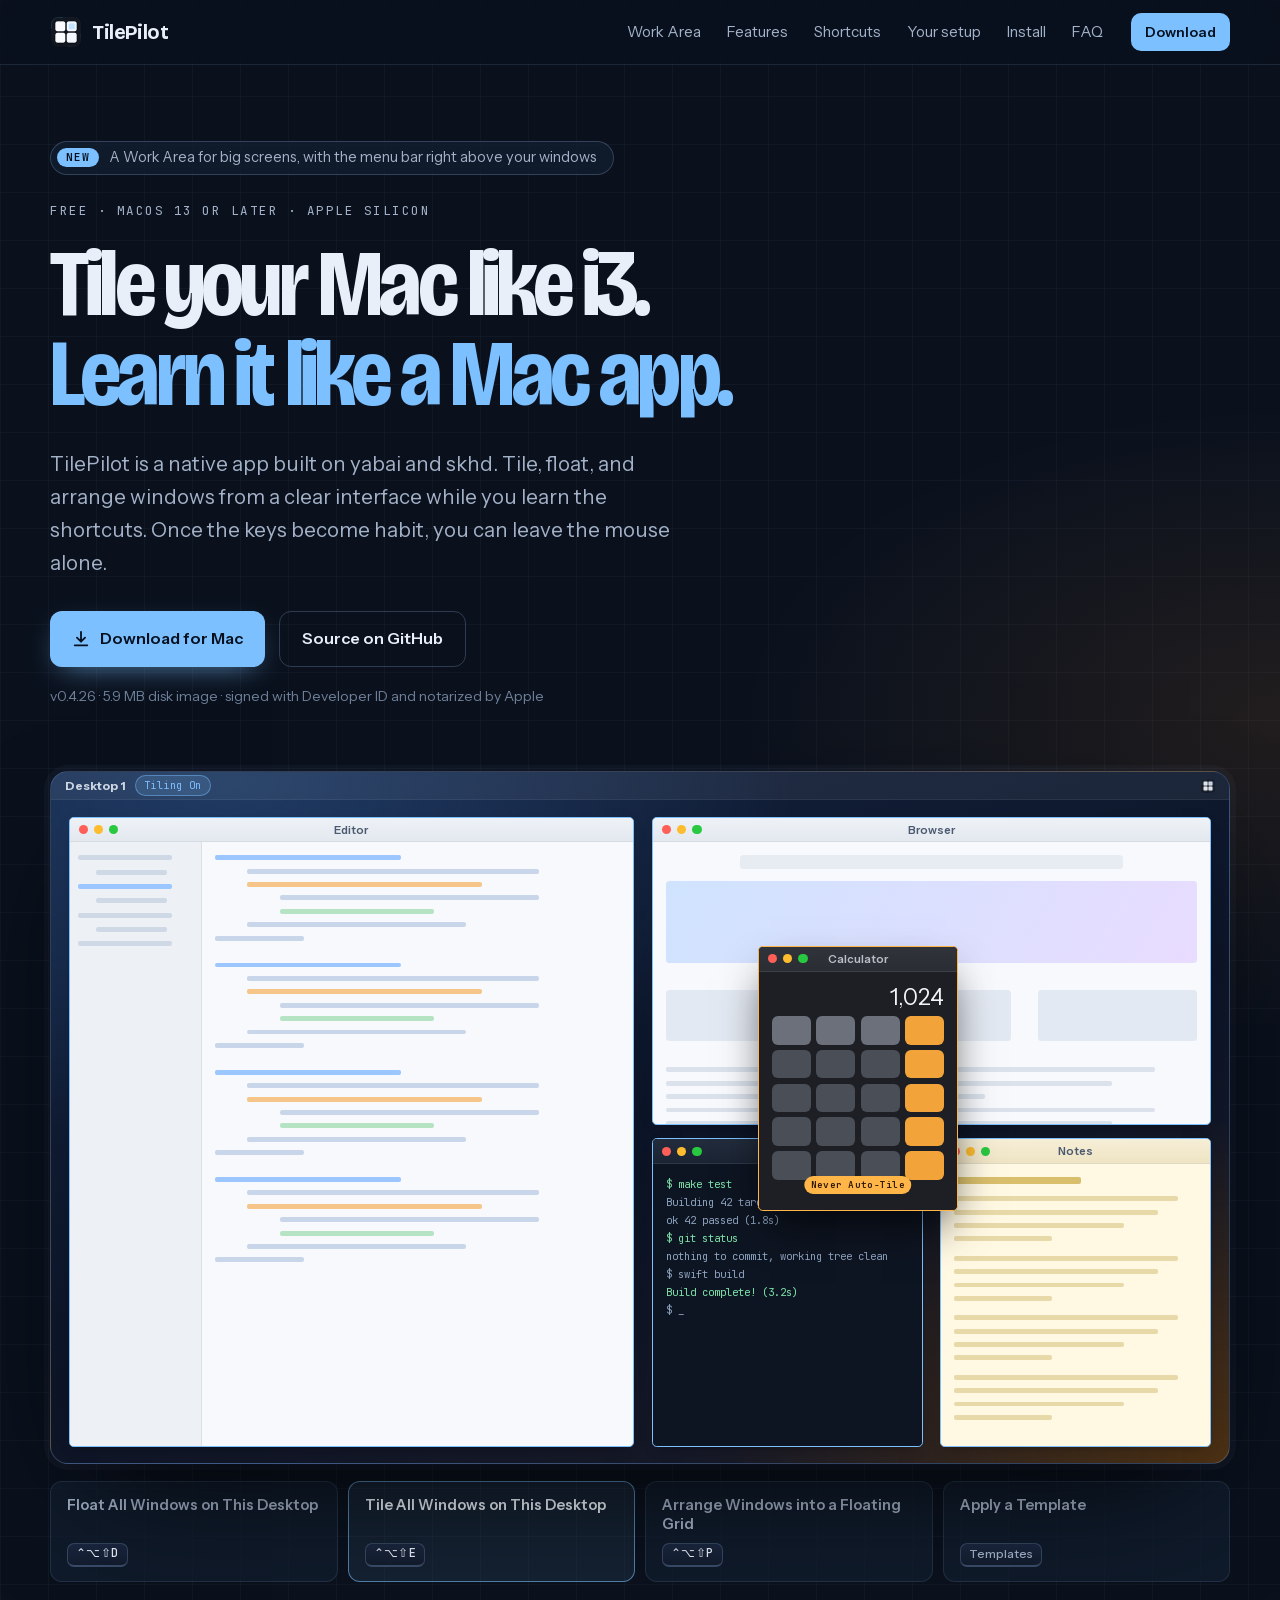
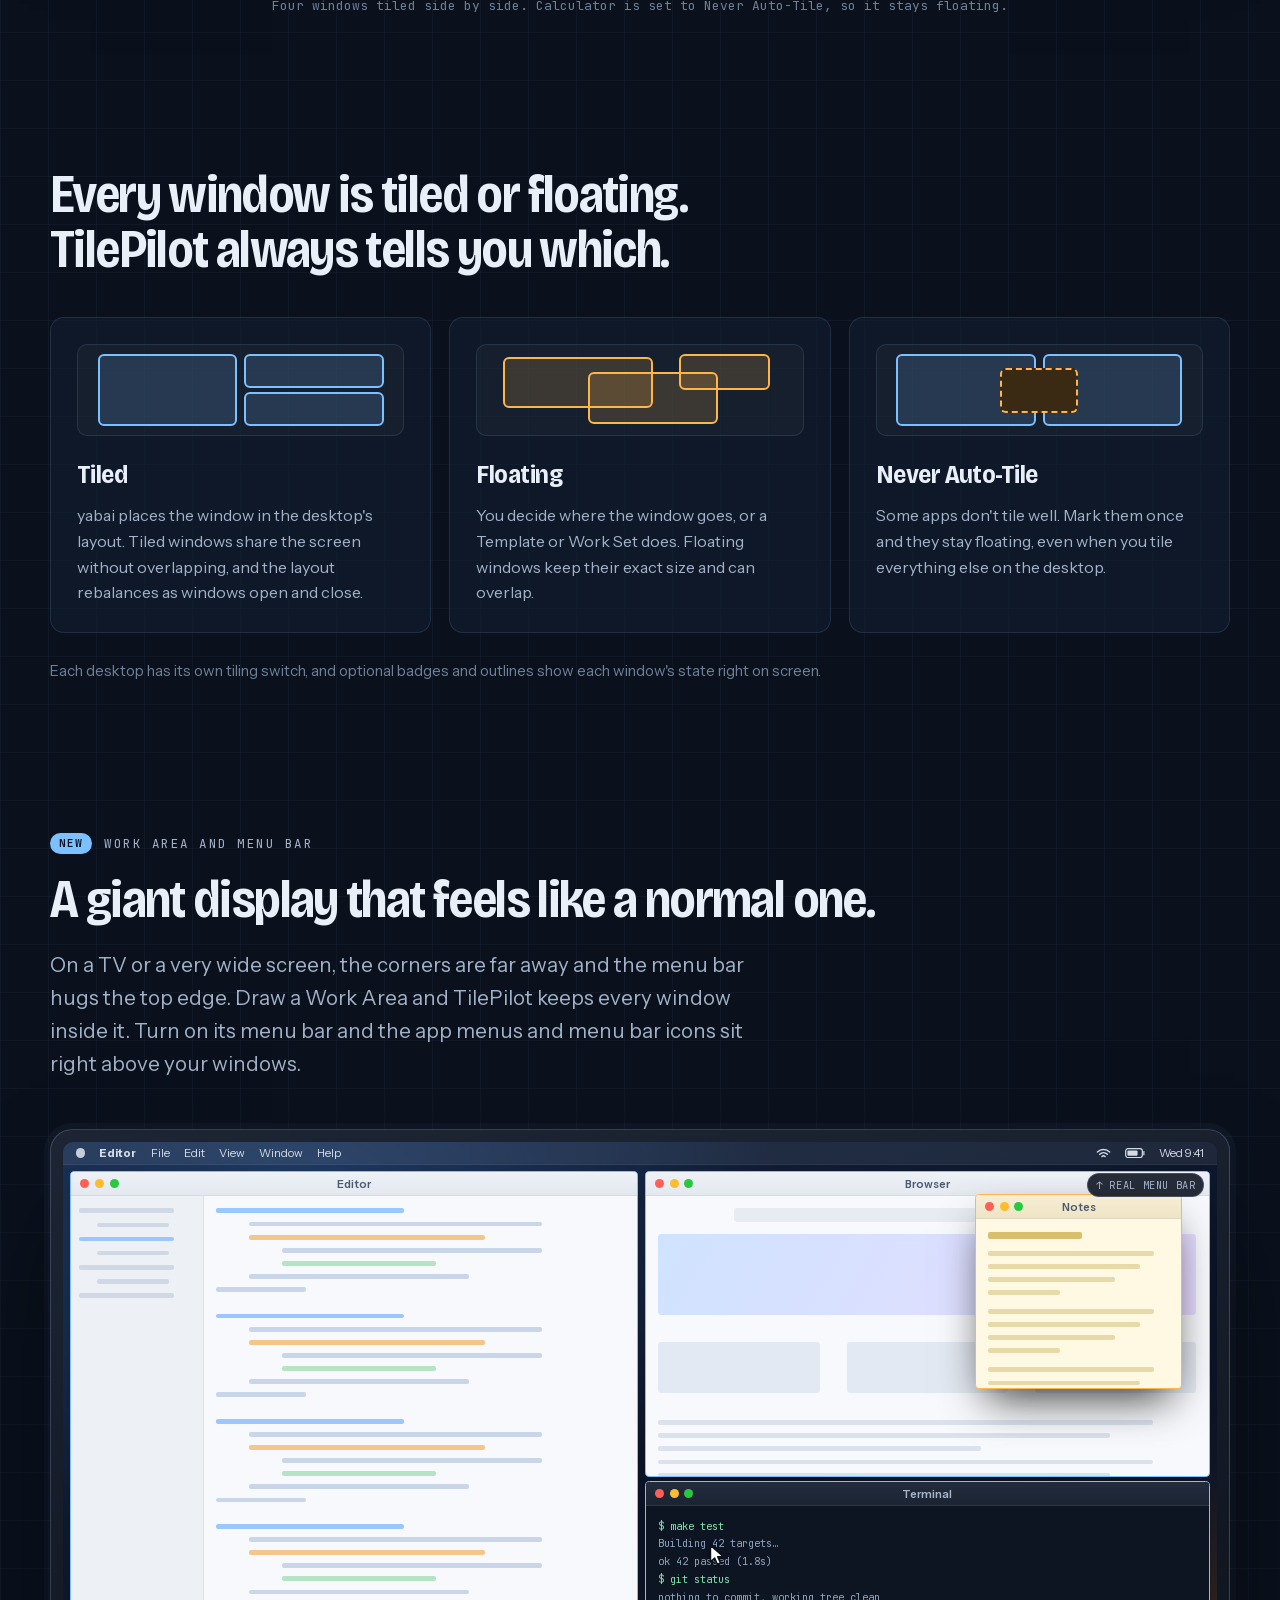
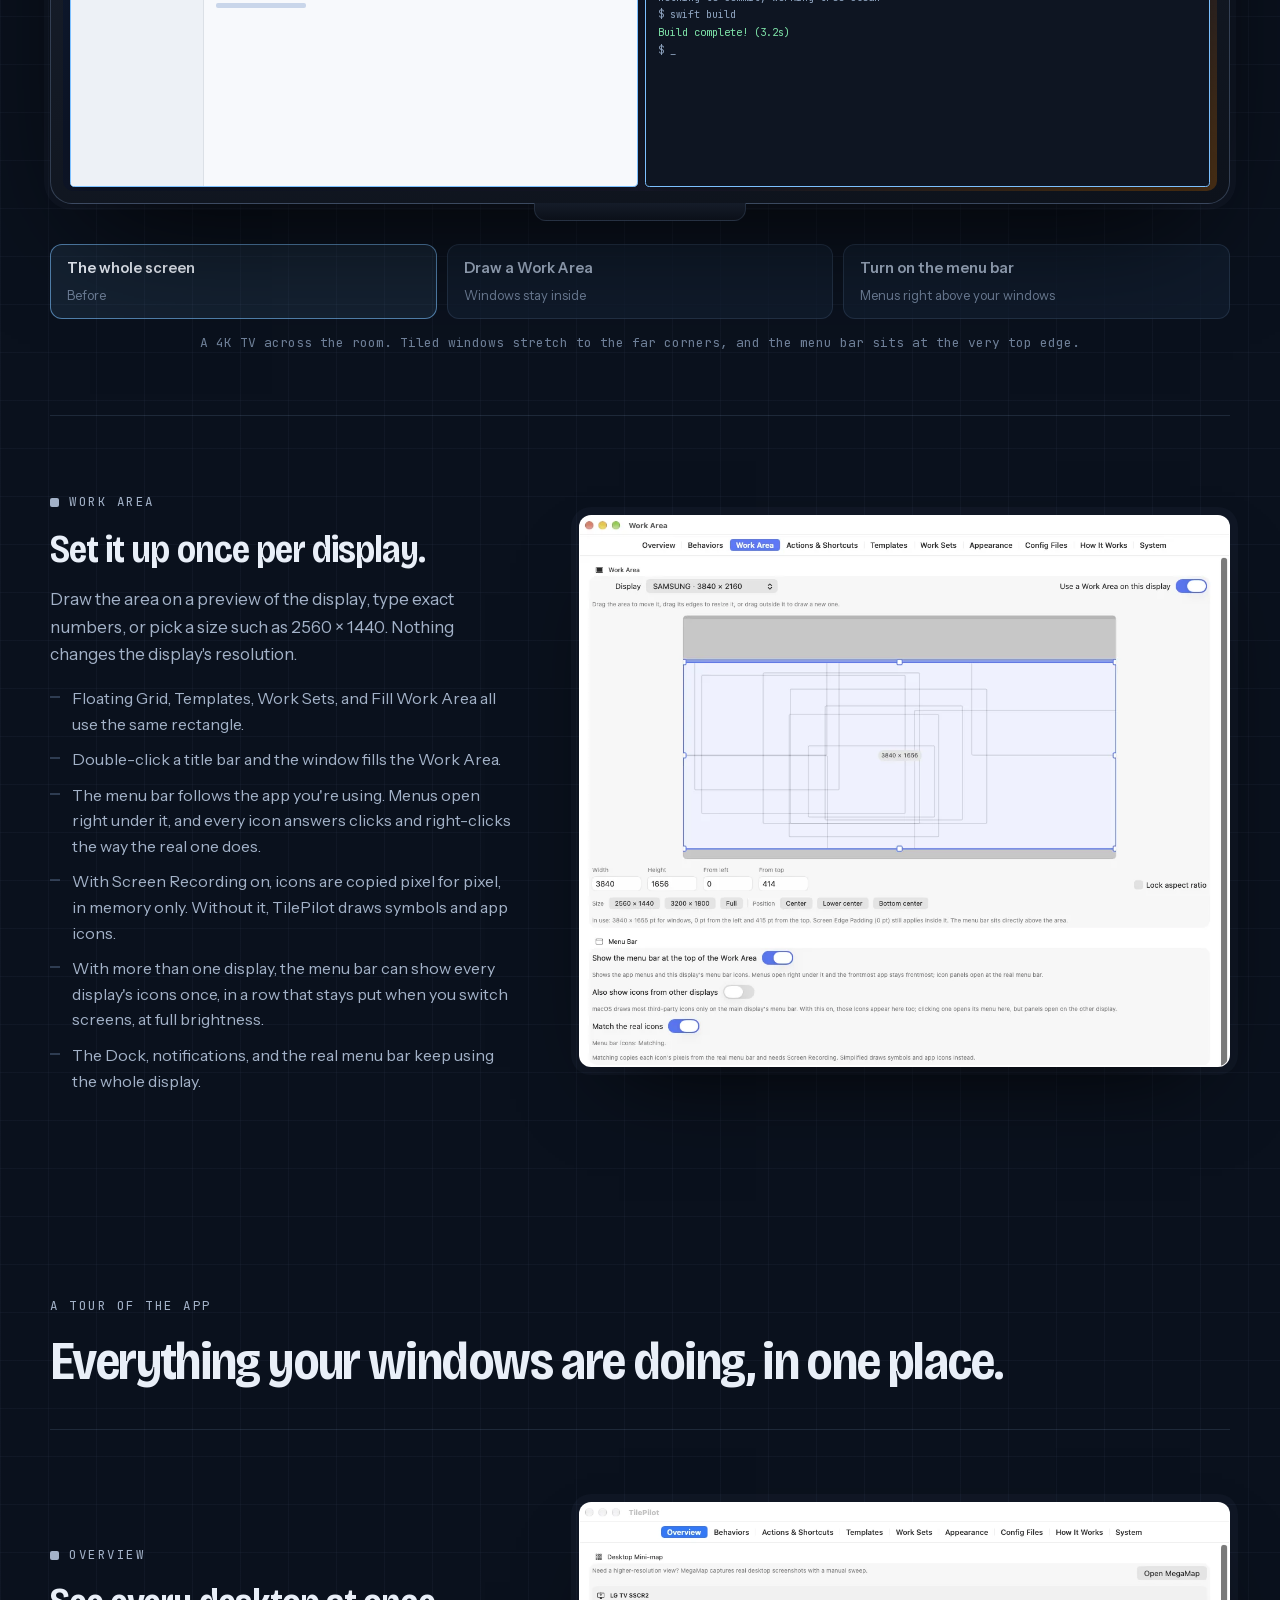
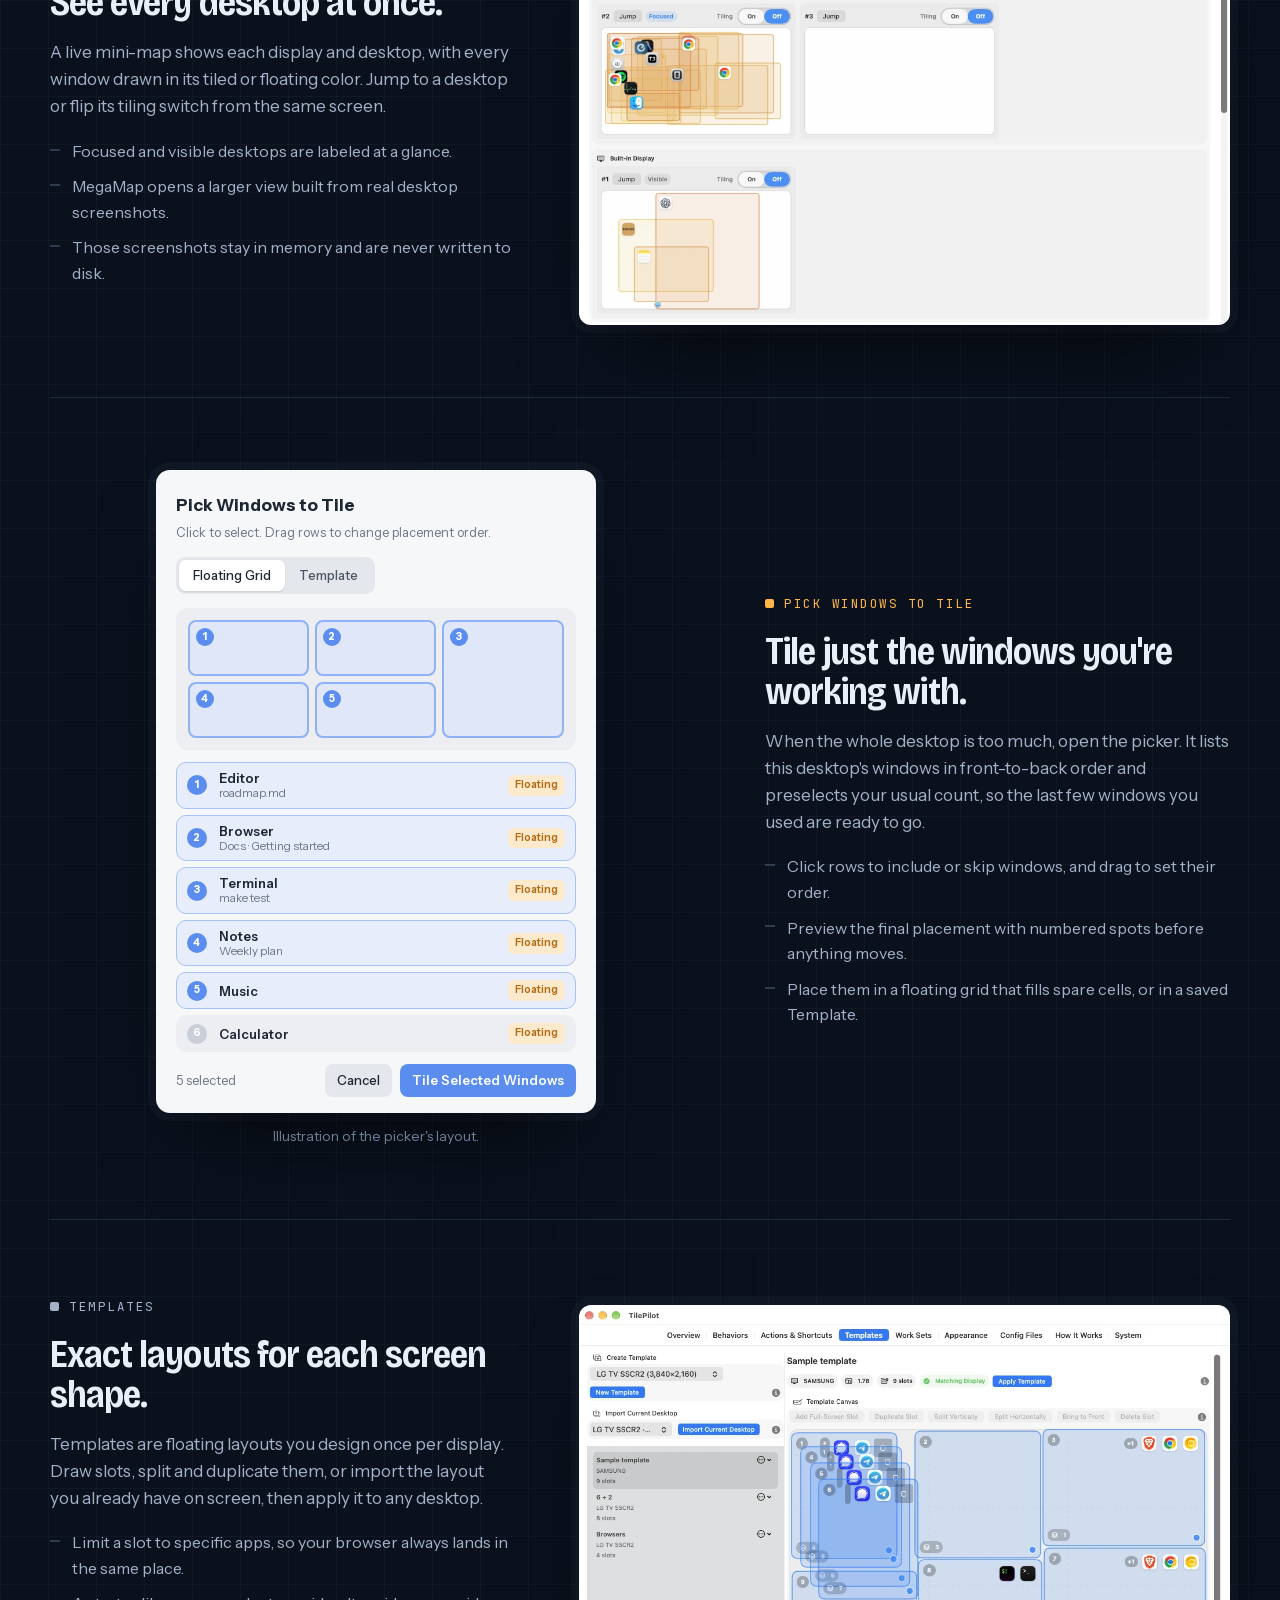
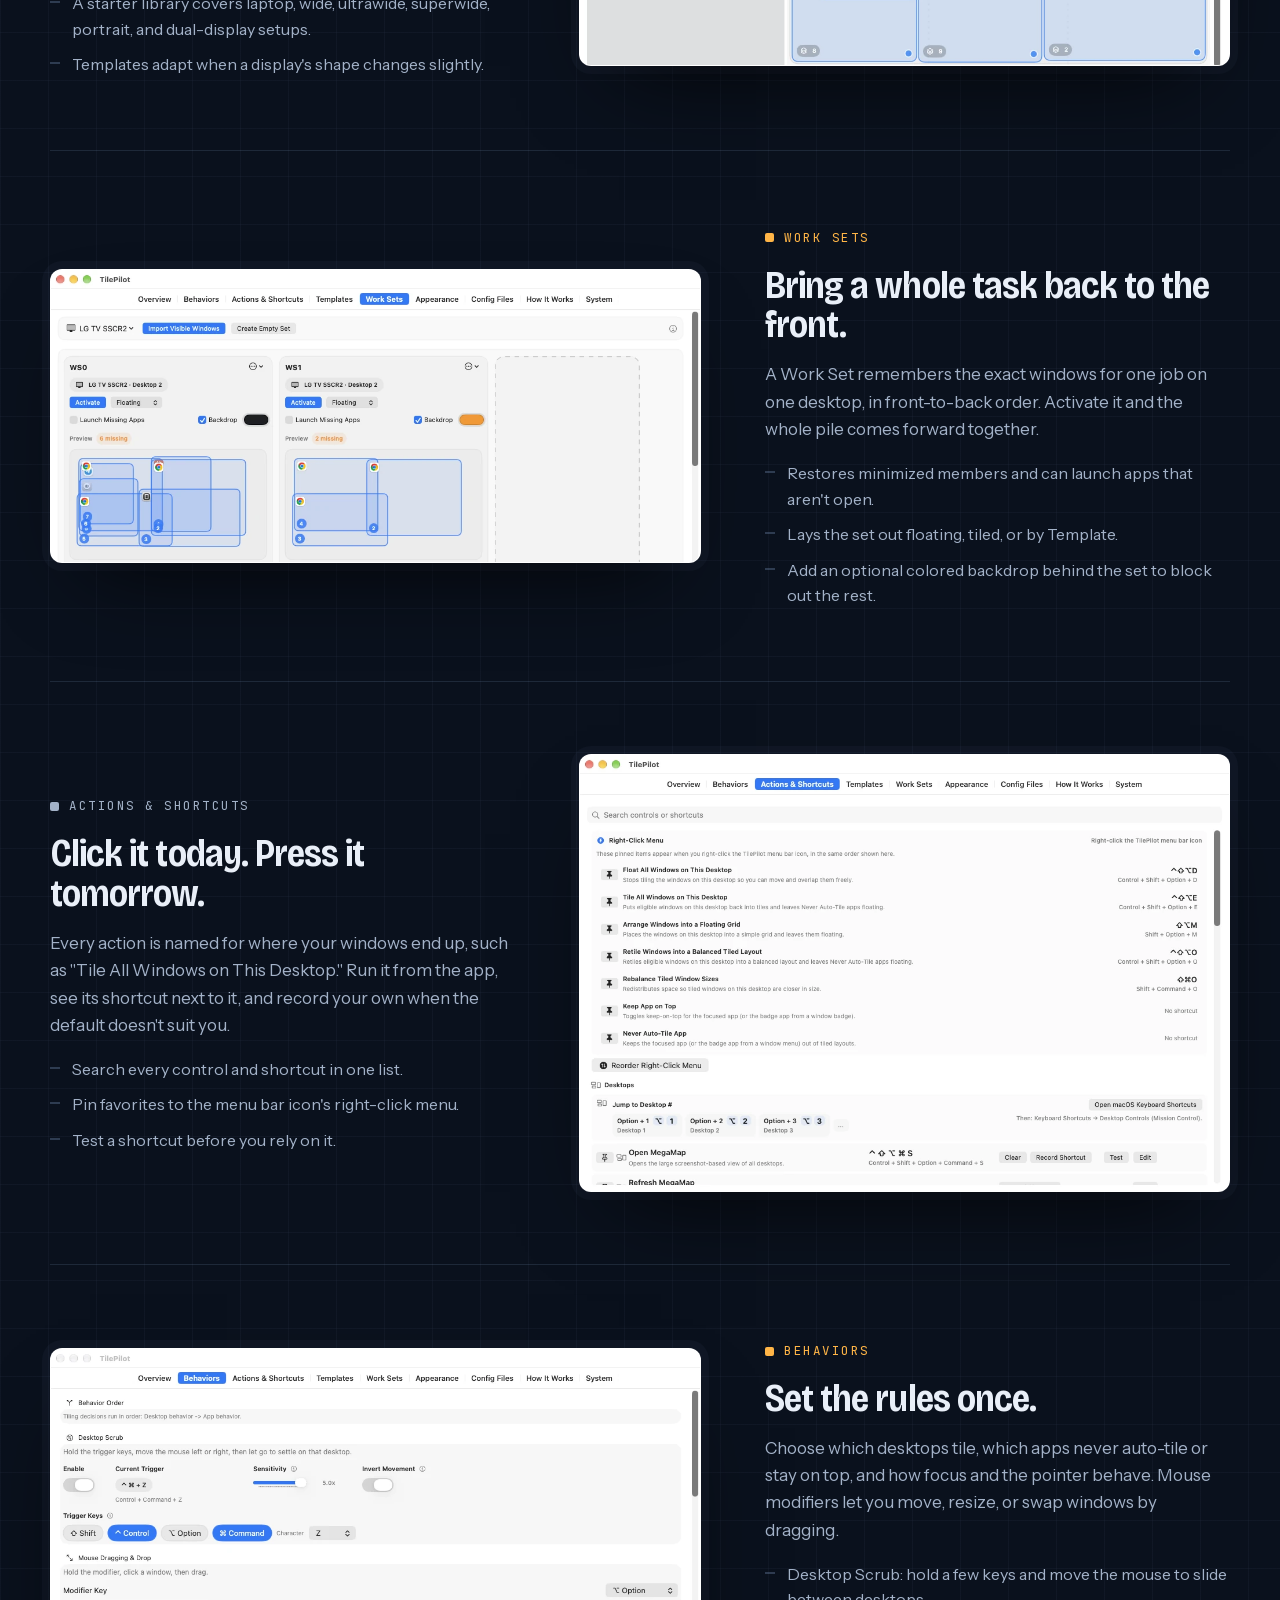
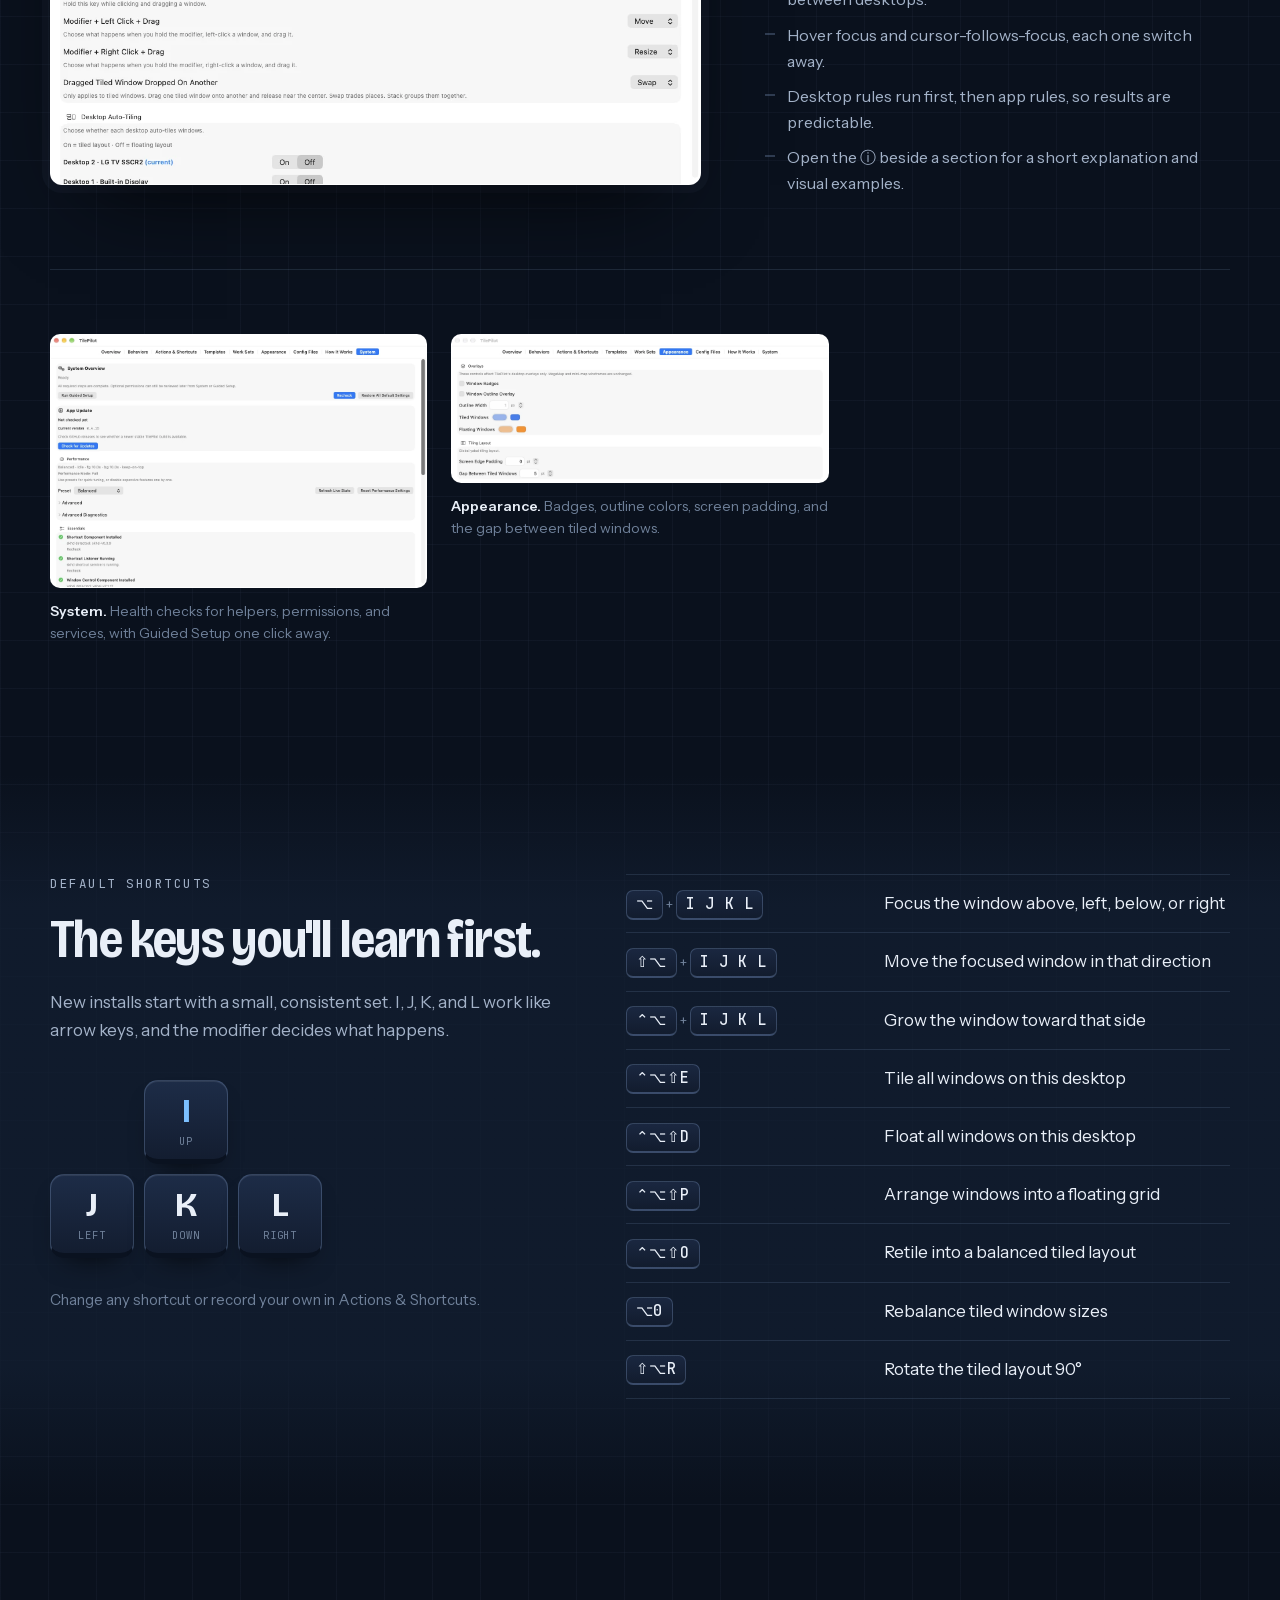
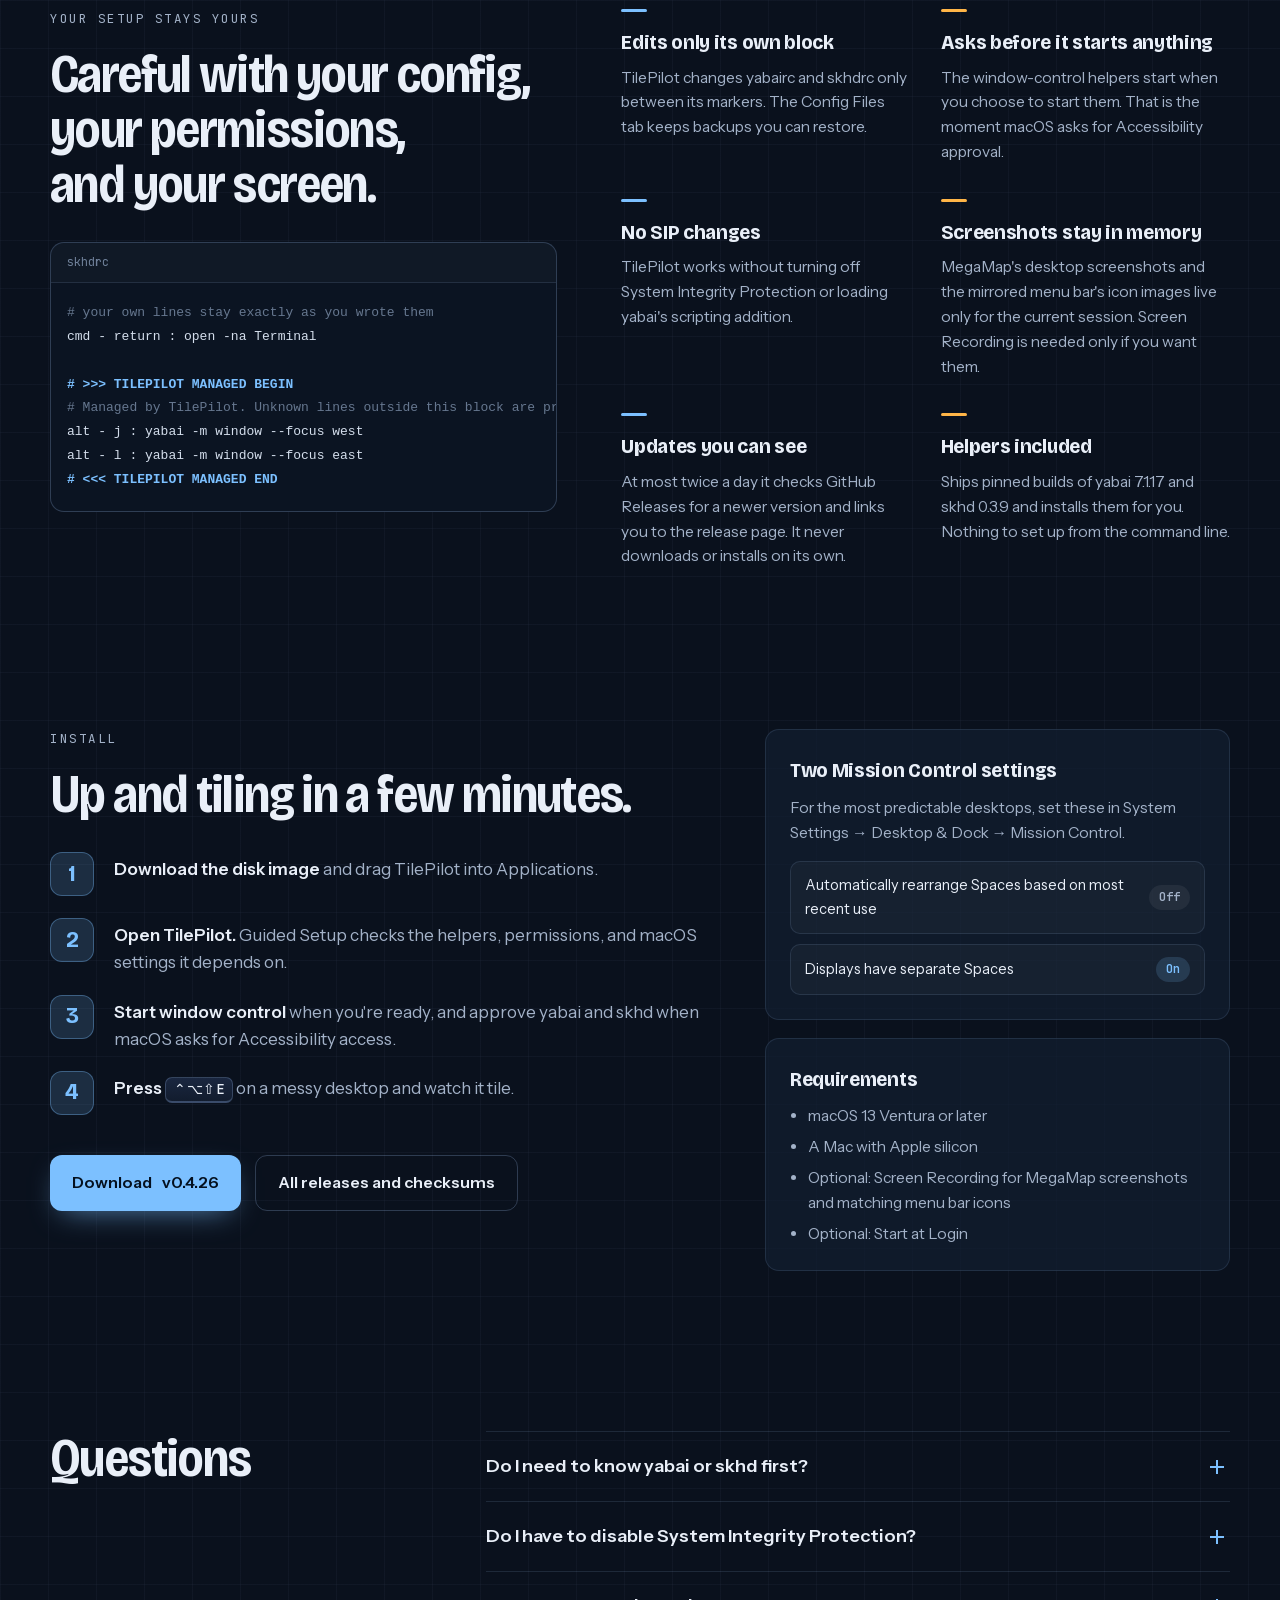
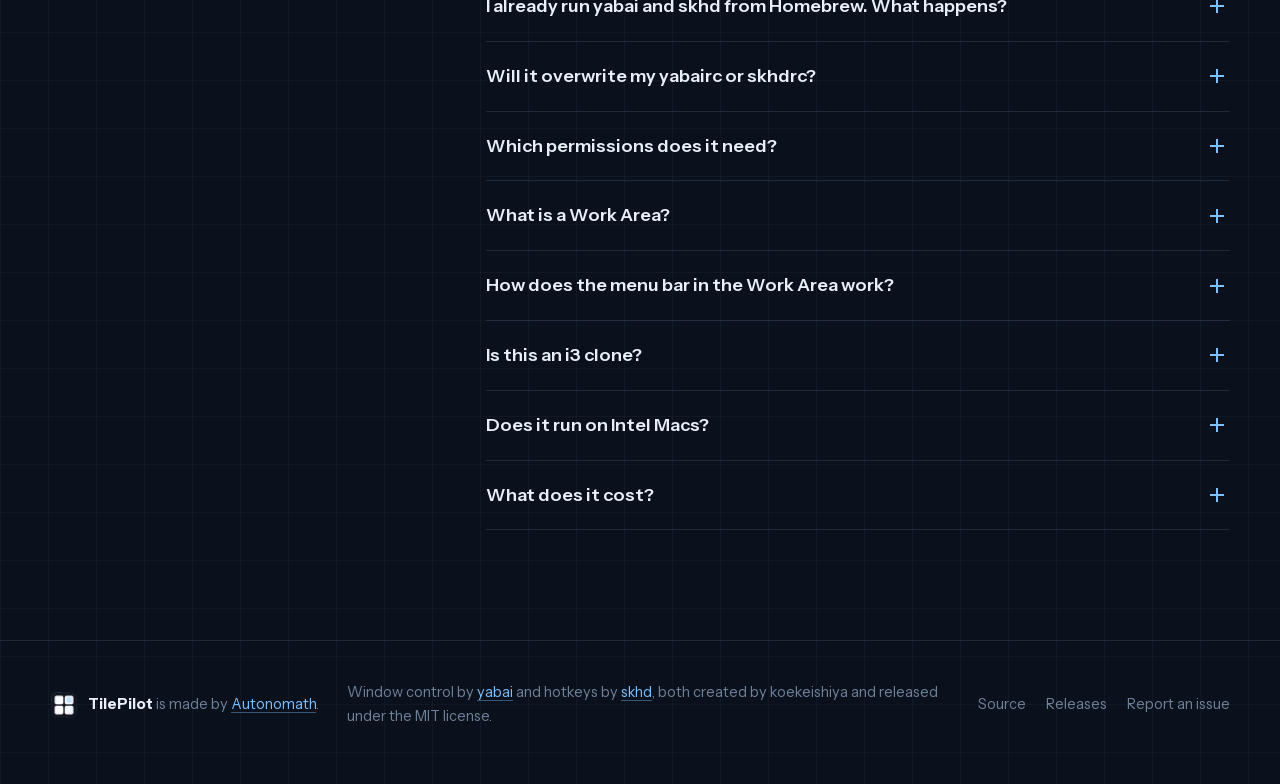
==== website/index.html @ ab514187 "docs: point the website at v0.4.26" ====
<!doctype html>
<html lang="en">
<head>
  <meta charset="utf-8">
  <meta name="viewport" content="width=device-width, initial-scale=1">
  <title>TilePilot — Tiling windows for macOS, with a GUI that teaches the keys</title>
  <meta name="description" content="TilePilot is a free Mac app that makes yabai and skhd tiling approachable. Tile or float windows, apply exact layout templates, save Work Sets, and learn keyboard shortcuts from a native interface.">
  <meta name="theme-color" content="#0a111d">
  <link rel="canonical" href="https://autonomath.github.io/TilePilot/">
  <link rel="icon" type="image/png" sizes="64x64" href="assets/icon-64.png">
  <link rel="apple-touch-icon" href="assets/icon-180.png">
  <link rel="preload" href="assets/fonts/bricolage-grotesque.woff2" as="font" type="font/woff2" crossorigin>
  <link rel="preload" href="assets/fonts/instrument-sans.woff2" as="font" type="font/woff2" crossorigin>
  <link rel="stylesheet" href="styles.css">

  <meta property="og:type" content="website">
  <meta property="og:site_name" content="TilePilot">
  <meta property="og:title" content="TilePilot — Tile your Mac like i3. Learn it like a Mac app.">
  <meta property="og:description" content="A free macOS app for tiling, floating layouts, templates, Work Sets, and learnable keyboard shortcuts, built on yabai and skhd.">
  <meta property="og:url" content="https://autonomath.github.io/TilePilot/">
  <meta property="og:image" content="https://autonomath.github.io/TilePilot/assets/og.png">
  <meta property="og:image:width" content="1200">
  <meta property="og:image:height" content="630">
  <meta name="twitter:card" content="summary_large_image">

  <script type="application/ld+json">
  {
    "@context": "https://schema.org",
    "@type": "SoftwareApplication",
    "name": "TilePilot",
    "applicationCategory": "UtilitiesApplication",
    "operatingSystem": "macOS 13 or later on Apple silicon",
    "description": "A native macOS app that makes yabai and skhd window tiling approachable, with floating layout templates, Work Sets, and a shortcut learning surface.",
    "softwareVersion": "0.4.26",
    "downloadUrl": "https://github.com/autonomath/TilePilot/releases/download/v0.4.26/TilePilot-v0.4.26.dmg",
    "url": "https://autonomath.github.io/TilePilot/",
    "offers": { "@type": "Offer", "price": "0", "priceCurrency": "USD" },
    "publisher": { "@type": "Organization", "name": "Autonomath", "url": "https://autonomath.github.io/" }
  }
  </script>
</head>
<body>
  <a class="skip" href="#main">Skip to content</a>

  <header class="site-header">
    <div class="shell header-inner">
      <a class="brand" href="./" aria-label="TilePilot home">
        <img src="assets/icon-64.png" width="32" height="32" alt="">
        <span>TilePilot</span>
      </a>
      <nav class="nav" aria-label="Primary">
        <a href="#work-area">Work Area</a>
        <a href="#features">Features</a>
        <a href="#keys">Shortcuts</a>
        <a href="#trust">Your setup</a>
        <a href="#install">Install</a>
        <a href="#faq">FAQ</a>
      </nav>
      <a class="btn btn-small" data-release="dmg" href="https://github.com/autonomath/TilePilot/releases/download/v0.4.26/TilePilot-v0.4.26.dmg">Download</a>
    </div>
  </header>

  <main id="main">
    <section class="hero">
      <div class="shell">
        <div class="hero-copy">
          <a class="announce" href="#work-area"><span class="new-tag">New</span>A Work Area for big screens, with the menu bar right above your windows</a>
          <p class="eyebrow">Free · macOS 13 or later · Apple silicon</p>
          <h1>Tile your Mac like i3.<br><em>Learn it like a Mac app.</em></h1>
          <p class="lede">TilePilot is a native app built on yabai and skhd. Tile, float, and arrange windows from a clear interface while you learn the shortcuts. Once the keys become habit, you can leave the mouse alone.</p>
          <div class="cta-row">
            <a class="btn btn-primary" data-release="dmg" href="https://github.com/autonomath/TilePilot/releases/download/v0.4.26/TilePilot-v0.4.26.dmg">
              <svg viewBox="0 0 20 20" aria-hidden="true"><path d="M10 2v11m0 0-4.5-4.5M10 13l4.5-4.5M3 17h14" fill="none" stroke="currentColor" stroke-width="2" stroke-linecap="round" stroke-linejoin="round"/></svg>
              Download for Mac
            </a>
            <a class="btn btn-ghost" href="https://github.com/autonomath/TilePilot">Source on GitHub</a>
          </div>
          <p class="fine"><span data-release="version">v0.4.26</span> · <span data-release="size">5.9 MB</span> disk image · signed with Developer ID and notarized by Apple</p>
        </div>

        <figure class="demo" id="demo" aria-labelledby="demo-caption">
          <div class="demo-screen">
            <div class="menubar" aria-hidden="true">
              <span class="menubar-left"><b>Desktop 1</b><span class="state-pill" id="demo-pill">Tiling Off</span></span>
              <span class="menubar-right"><img src="assets/icon-64.png" width="14" height="14" alt=""></span>
            </div>
            <div class="stage" id="stage" data-layout="float" aria-hidden="true">
              <div class="slot" style="--x:22;--y:2.5;--w:56;--h:95"></div>
              <div class="slot" style="--x:1.5;--y:2.5;--w:19;--h:46.5"></div>
              <div class="slot" style="--x:1.5;--y:51;--w:19;--h:46.5"></div>
              <div class="slot" style="--x:79.5;--y:2.5;--w:19;--h:46.5"></div>
              <div class="slot" style="--x:79.5;--y:51;--w:19;--h:46.5"></div>

              <div class="win win-editor" data-win="editor">
                <div class="win-bar"><i></i><i></i><i></i><span>Editor</span></div>
                <div class="win-body ed"><p class="tree"><span></span><span></span><span></span><span></span><span></span><span></span><span></span></p><p class="code"><span></span><span></span><span></span><span></span><span></span><span></span><span></span><span></span><span></span><span></span><span></span><span></span><span></span><span></span><span></span><span></span><span></span><span></span><span></span><span></span><span></span><span></span><span></span><span></span><span></span><span></span><span></span><span></span><span></span><span></span><span></span><span></span></p></div>
              </div>
              <div class="win win-browser" data-win="browser">
                <div class="win-bar"><i></i><i></i><i></i><span>Browser</span></div>
                <div class="win-body"><div class="url"></div><div class="page-hero"></div><div class="page-cols"><span></span><span></span><span></span></div><p class="page-text"><span></span><span></span><span></span><span></span><span></span><span></span><span></span><span></span><span></span></p></div>
              </div>
              <div class="win win-terminal" data-win="terminal">
                <div class="win-bar"><i></i><i></i><i></i><span>Terminal</span></div>
                <div class="win-body"><p class="term"><span>$ make test</span><span>Building 42 targets…</span><span>ok 42 passed (1.8s)</span><span>$ git status</span><span>nothing to commit, working tree clean</span><span>$ swift build</span><span>Build complete! (3.2s)</span><span>$ _</span></p></div>
              </div>
              <div class="win win-notes" data-win="notes">
                <div class="win-bar"><i></i><i></i><i></i><span>Notes</span></div>
                <div class="win-body"><p class="lines"><span></span><span></span><span></span><span></span><span></span><span></span><span></span><span></span><span></span><span></span><span></span><span></span><span></span><span></span><span></span><span></span><span></span></p></div>
              </div>
              <div class="win win-calc" data-win="calc">
                <div class="win-bar"><i></i><i></i><i></i><span>Calculator</span></div>
                <div class="win-body calc"><div class="calc-display">1,024</div><div class="keys-grid"><span></span><span></span><span></span><span></span><span></span><span></span><span></span><span></span><span></span><span></span><span></span><span></span><span></span><span></span><span></span><span></span><span></span><span></span><span></span><span></span></div></div>
                <span class="win-tag">Never Auto-Tile</span>
              </div>
            </div>
          </div>
          <div class="demo-actions" role="group" aria-label="Try a layout action">
            <button type="button" data-layout="float" aria-pressed="true">
              <span class="act">Float All Windows on This Desktop</span>
              <kbd>⌃⌥⇧D</kbd>
            </button>
            <button type="button" data-layout="tile" aria-pressed="false">
              <span class="act">Tile All Windows on This Desktop</span>
              <kbd>⌃⌥⇧E</kbd>
            </button>
            <button type="button" data-layout="grid" aria-pressed="false">
              <span class="act">Arrange Windows into a Floating Grid</span>
              <kbd>⌃⌥⇧P</kbd>
            </button>
            <button type="button" data-layout="template" aria-pressed="false">
              <span class="act">Apply a Template</span>
              <kbd class="kbd-soft">Templates</kbd>
            </button>
          </div>
          <figcaption id="demo-caption"><span id="demo-status">Five floating windows, stacked wherever they were last dropped.</span></figcaption>
        </figure>
      </div>
    </section>

    <section class="states" aria-labelledby="states-title">
      <div class="shell">
        <h2 id="states-title" class="section-title">Every window is tiled or floating.<br>TilePilot always tells you which.</h2>
        <div class="state-cards">
          <article class="state-card is-tiled">
            <div class="swatch" aria-hidden="true"><span></span><span></span><span></span></div>
            <h3>Tiled</h3>
            <p>yabai places the window in the desktop's layout. Tiled windows share the screen without overlapping, and the layout rebalances as windows open and close.</p>
          </article>
          <article class="state-card is-floating">
            <div class="swatch" aria-hidden="true"><span></span><span></span><span></span></div>
            <h3>Floating</h3>
            <p>You decide where the window goes, or a Template or Work Set does. Floating windows keep their exact size and can overlap.</p>
          </article>
          <article class="state-card is-exception">
            <div class="swatch" aria-hidden="true"><span></span><span></span><span></span></div>
            <h3>Never Auto-Tile</h3>
            <p>Some apps don't tile well. Mark them once and they stay floating, even when you tile everything else on the desktop.</p>
          </article>
        </div>
        <p class="states-note">Each desktop has its own tiling switch, and optional badges and outlines show each window's state right on screen.</p>
      </div>
    </section>

    <section id="work-area" class="workarea" aria-labelledby="workarea-title">
      <div class="shell">
        <div class="wa-head">
          <p class="eyebrow"><span class="new-tag">New</span>Work Area and menu bar</p>
          <h2 id="workarea-title" class="section-title">A giant display that feels like a normal one.</h2>
          <p class="lede">On a TV or a very wide screen, the corners are far away and the menu bar hugs the top edge. Draw a Work Area and TilePilot keeps every window inside it. Turn on its menu bar and the app menus and menu bar icons sit right above your windows.</p>
        </div>

        <figure class="wa-demo" id="wa-demo" aria-labelledby="wa-caption">
          <div class="tv">
            <div class="tv-screen" id="wa-screen" data-step="whole" aria-hidden="true">
              <div class="real-bar"><span class="bar-items"><i class="bar-glyph"></i><b>Editor</b><span>File</span><span>Edit</span><span class="bar-more">View</span><span class="bar-more">Window</span><span class="bar-more">Help</span></span><span class="bar-icons"><svg viewBox="0 0 16 12" aria-hidden="true"><path d="M1.5 4.2a9.4 9.4 0 0 1 13 0M3.9 6.6a6 6 0 0 1 8.2 0M6.3 9a2.6 2.6 0 0 1 3.4 0" fill="none" stroke="currentColor" stroke-width="1.5" stroke-linecap="round"/></svg><svg viewBox="0 0 22 11" aria-hidden="true"><rect x="0.75" y="0.75" width="18" height="9.5" rx="2.5" fill="none" stroke="currentColor" stroke-width="1.3"/><rect x="2.6" y="2.6" width="11" height="5.8" rx="1.2" fill="currentColor"/><path d="M20.4 3.8v3.4" stroke="currentColor" stroke-width="1.3" stroke-linecap="round"/></svg><span class="bar-clock">Wed 9:41</span></span></div>
              <span class="wa-note wa-note-real">Real menu bar</span>
              <div class="wa-area"><span class="wa-note wa-note-area">Work Area</span></div>
              <span class="wa-note wa-note-mirror">Menu bar, right where you work</span>
              <div class="mirror-bar"><span class="bar-items"><i class="bar-glyph"></i><b>Editor</b><span class="mirror-file">File<span class="mirror-menu"><span class="hl">New Window<kbd>⌘N</kbd></span><span>Open…<kbd>⌘O</kbd></span><hr><span>Save<kbd>⌘S</kbd></span><span>Close<kbd>⌘W</kbd></span></span></span><span>Edit</span><span class="bar-more">View</span><span class="bar-more">Window</span><span class="bar-more">Help</span></span><span class="bar-icons"><svg viewBox="0 0 16 12" aria-hidden="true"><path d="M1.5 4.2a9.4 9.4 0 0 1 13 0M3.9 6.6a6 6 0 0 1 8.2 0M6.3 9a2.6 2.6 0 0 1 3.4 0" fill="none" stroke="currentColor" stroke-width="1.5" stroke-linecap="round"/></svg><svg viewBox="0 0 22 11" aria-hidden="true"><rect x="0.75" y="0.75" width="18" height="9.5" rx="2.5" fill="none" stroke="currentColor" stroke-width="1.3"/><rect x="2.6" y="2.6" width="11" height="5.8" rx="1.2" fill="currentColor"/><path d="M20.4 3.8v3.4" stroke="currentColor" stroke-width="1.3" stroke-linecap="round"/></svg><span class="bar-clock">Wed 9:41</span></span></div>

              <div class="win win-editor" data-win="editor">
                <div class="win-bar"><i></i><i></i><i></i><span>Editor</span></div>
                <div class="win-body ed"><p class="tree"><span></span><span></span><span></span><span></span><span></span><span></span><span></span></p><p class="code"><span></span><span></span><span></span><span></span><span></span><span></span><span></span><span></span><span></span><span></span><span></span><span></span><span></span><span></span><span></span><span></span><span></span><span></span><span></span><span></span><span></span><span></span><span></span><span></span><span></span><span></span><span></span><span></span><span></span><span></span><span></span><span></span></p></div>
              </div>
              <div class="win win-browser" data-win="browser">
                <div class="win-bar"><i></i><i></i><i></i><span>Browser</span></div>
                <div class="win-body"><div class="url"></div><div class="page-hero"></div><div class="page-cols"><span></span><span></span><span></span></div><p class="page-text"><span></span><span></span><span></span><span></span><span></span><span></span><span></span><span></span><span></span></p></div>
              </div>
              <div class="win win-terminal" data-win="terminal">
                <div class="win-bar"><i></i><i></i><i></i><span>Terminal</span></div>
                <div class="win-body"><p class="term"><span>$ make test</span><span>Building 42 targets…</span><span>ok 42 passed (1.8s)</span><span>$ git status</span><span>nothing to commit, working tree clean</span><span>$ swift build</span><span>Build complete! (3.2s)</span><span>$ _</span></p></div>
              </div>
              <div class="win win-notes" data-win="notes">
                <div class="win-bar"><i></i><i></i><i></i><span>Notes</span></div>
                <div class="win-body"><p class="lines"><span></span><span></span><span></span><span></span><span></span><span></span><span></span><span></span><span></span><span></span><span></span><span></span><span></span><span></span><span></span><span></span><span></span></p></div>
              </div>
              <svg class="wa-pointer" viewBox="0 0 16 22"><path d="M1.5 1.5v16.2l4.1-3.9 2.7 6.2 3-1.3-2.7-6.1h5.6z" fill="#fff" stroke="#0a111d" stroke-width="1.4" stroke-linejoin="round"/></svg>
            </div>
          </div>
          <div class="demo-actions wa-actions" role="group" aria-label="See the Work Area step by step">
            <button type="button" data-step="whole" aria-pressed="true"><span class="act">The whole screen</span><small>Before</small></button>
            <button type="button" data-step="area" aria-pressed="false"><span class="act">Draw a Work Area</span><small>Windows stay inside</small></button>
            <button type="button" data-step="bar" aria-pressed="false"><span class="act">Turn on the menu bar</span><small>Menus right above your windows</small></button>
          </div>
          <figcaption id="wa-caption"><span id="wa-status">A 4K TV across the room. Tiled windows stretch to the far corners, and the menu bar sits at the very top edge.</span></figcaption>
        </figure>

        <article class="feature">
          <div class="feature-text">
            <p class="tab-label">Work Area</p>
            <h3>Set it up once per display.</h3>
            <p>Draw the area on a preview of the display, type exact numbers, or pick a size such as 2560 × 1440. Nothing changes the display's resolution.</p>
            <ul>
              <li>Floating Grid, Templates, Work Sets, and Fill Work Area all use the same rectangle.</li>
              <li>Double-click a title bar and the window fills the Work Area.</li>
              <li>The menu bar follows the app you're using. Menus open right under it, and every icon answers clicks and right-clicks the way the real one does.</li>
              <li>With Screen Recording on, icons are copied pixel for pixel, in memory only. Without it, TilePilot draws symbols and app icons.</li>
            <li>With more than one display, the menu bar can show every display's icons once, in a row that stays put when you switch screens, at full brightness.</li>
              <li>The Dock, notifications, and the real menu bar keep using the whole display.</li>
            </ul>
          </div>
          <figure class="shot"><a href="assets/shots/work-area.webp"><img src="assets/shots/work-area.webp" width="1120" height="950" loading="lazy" decoding="async" alt="TilePilot Work Area tab with a preview of a 4K display, the Work Area drawn below the top of the screen, and Menu Bar settings for showing the menu bar at the top of the Work Area."></a></figure>
        </article>
      </div>
    </section>

    <section id="features" class="features" aria-labelledby="features-title">
      <div class="shell">
        <p class="eyebrow">A tour of the app</p>
        <h2 id="features-title" class="section-title">Everything your windows are doing, in one place.</h2>

        <article class="feature">
          <div class="feature-text">
            <p class="tab-label">Overview</p>
            <h3>See every desktop at once.</h3>
            <p>A live mini-map shows each display and desktop, with every window drawn in its tiled or floating color. Jump to a desktop or flip its tiling switch from the same screen.</p>
            <ul>
              <li>Focused and visible desktops are labeled at a glance.</li>
              <li>MegaMap opens a larger view built from real desktop screenshots.</li>
              <li>Those screenshots stay in memory and are never written to disk.</li>
            </ul>
          </div>
          <figure class="shot"><a href="assets/shots/overview.webp"><img src="assets/shots/overview.webp" width="1120" height="726" loading="lazy" decoding="async" alt="TilePilot Overview tab showing a desktop mini-map for two displays, with per-desktop tiling switches and Jump buttons."></a></figure>
        </article>

        <article class="feature flip">
          <div class="feature-text">
            <p class="tab-label">Pick Windows to Tile</p>
            <h3>Tile just the windows you're working with.</h3>
            <p>When the whole desktop is too much, open the picker. It lists this desktop's windows in front-to-back order and preselects your usual count, so the last few windows you used are ready to go.</p>
            <ul>
              <li>Click rows to include or skip windows, and drag to set their order.</li>
              <li>Preview the final placement with numbered spots before anything moves.</li>
              <li>Place them in a floating grid that fills spare cells, or in a saved Template.</li>
            </ul>
          </div>
          <figure class="shot shot-mock" aria-label="Illustration of the Pick Windows to Tile picker">
            <div class="picker" aria-hidden="true">
              <p class="picker-title">Pick Windows to Tile</p>
              <p class="picker-sub">Click to select. Drag rows to change placement order.</p>
              <div class="picker-seg"><span class="on">Floating Grid</span><span>Template</span></div>
              <div class="picker-preview">
                <span class="p1"><b>1</b></span><span class="p2"><b>2</b></span><span class="p3"><b>3</b></span><span class="p4"><b>4</b></span><span class="p5"><b>5</b></span>
              </div>
              <ol class="picker-rows">
                <li class="sel"><b>1</b><span>Editor<small>roadmap.md</small></span><em>Floating</em></li>
                <li class="sel"><b>2</b><span>Browser<small>Docs · Getting started</small></span><em>Floating</em></li>
                <li class="sel"><b>3</b><span>Terminal<small>make test</small></span><em>Floating</em></li>
                <li class="sel"><b>4</b><span>Notes<small>Weekly plan</small></span><em>Floating</em></li>
                <li class="sel"><b>5</b><span>Music</span><em>Floating</em></li>
                <li><b>6</b><span>Calculator</span><em>Floating</em></li>
              </ol>
              <div class="picker-foot"><span>5 selected</span><span class="ghost">Cancel</span><span class="go">Tile Selected Windows</span></div>
            </div>
            <figcaption>Illustration of the picker's layout.</figcaption>
          </figure>
        </article>

        <article class="feature">
          <div class="feature-text">
            <p class="tab-label">Templates</p>
            <h3>Exact layouts for each screen shape.</h3>
            <p>Templates are floating layouts you design once per display. Draw slots, split and duplicate them, or import the layout you already have on screen, then apply it to any desktop.</p>
            <ul>
              <li>Limit a slot to specific apps, so your browser always lands in the same place.</li>
              <li>A starter library covers laptop, wide, ultrawide, superwide, portrait, and dual-display setups.</li>
              <li>Templates adapt when a display's shape changes slightly.</li>
            </ul>
          </div>
          <figure class="shot"><a href="assets/shots/templates.webp"><img src="assets/shots/templates.webp" width="1120" height="620" loading="lazy" decoding="async" alt="TilePilot Templates tab with a nine-slot template canvas, app icons assigned to slots, and an Apply Template button."></a></figure>
        </article>

        <article class="feature flip">
          <div class="feature-text">
            <p class="tab-label">Work Sets</p>
            <h3>Bring a whole task back to the front.</h3>
            <p>A Work Set remembers the exact windows for one job on one desktop, in front-to-back order. Activate it and the whole pile comes forward together.</p>
            <ul>
              <li>Restores minimized members and can launch apps that aren't open.</li>
              <li>Lays the set out floating, tiled, or by Template.</li>
              <li>Add an optional colored backdrop behind the set to block out the rest.</li>
            </ul>
          </div>
          <figure class="shot"><a href="assets/shots/work-sets.webp"><img src="assets/shots/work-sets.webp" width="1120" height="505" loading="lazy" decoding="async" alt="TilePilot Work Sets tab with two saved sets, each with an Activate button, layout mode, backdrop color, and a preview of its windows."></a></figure>
        </article>

        <article class="feature">
          <div class="feature-text">
            <p class="tab-label">Actions &amp; Shortcuts</p>
            <h3>Click it today. Press it tomorrow.</h3>
            <p>Every action is named for where your windows end up, such as "Tile All Windows on This Desktop." Run it from the app, see its shortcut next to it, and record your own when the default doesn't suit you.</p>
            <ul>
              <li>Search every control and shortcut in one list.</li>
              <li>Pin favorites to the menu bar icon's right-click menu.</li>
              <li>Test a shortcut before you rely on it.</li>
            </ul>
          </div>
          <figure class="shot"><a href="assets/shots/actions.webp"><img src="assets/shots/actions.webp" width="1120" height="752" loading="lazy" decoding="async" alt="TilePilot Actions and Shortcuts tab listing pinned right-click menu actions with their keyboard shortcuts."></a></figure>
        </article>

        <article class="feature flip">
          <div class="feature-text">
            <p class="tab-label">Behaviors</p>
            <h3>Set the rules once.</h3>
            <p>Choose which desktops tile, which apps never auto-tile or stay on top, and how focus and the pointer behave. Mouse modifiers let you move, resize, or swap windows by dragging.</p>
            <ul>
              <li>Desktop Scrub: hold a few keys and move the mouse to slide between desktops.</li>
              <li>Hover focus and cursor-follows-focus, each one switch away.</li>
              <li>Desktop rules run first, then app rules, so results are predictable.</li>
              <li>Open the ⓘ beside a section for a short explanation and visual examples.</li>
            </ul>
          </div>
          <figure class="shot"><a href="assets/shots/behaviors.webp"><img src="assets/shots/behaviors.webp" width="1120" height="752" loading="lazy" decoding="async" alt="TilePilot Behaviors tab showing Desktop Scrub trigger keys, mouse drag settings, and per-desktop auto-tiling switches."></a></figure>
        </article>

        <div class="gallery">
          <figure>
            <a href="assets/shots/system.webp"><img src="assets/shots/system.webp" width="1120" height="752" loading="lazy" decoding="async" alt="System tab showing a Ready status, app update check, performance preset, and helper health checks."></a>
            <figcaption><b>System.</b> Health checks for helpers, permissions, and services, with Guided Setup one click away.</figcaption>
          </figure>
          <figure>
            <a href="assets/shots/appearance.webp"><img src="assets/shots/appearance.webp" width="1120" height="440" loading="lazy" decoding="async" alt="Appearance tab with window badge and outline overlay options, tiled and floating colors, and tiling gap settings."></a>
            <figcaption><b>Appearance.</b> Badges, outline colors, screen padding, and the gap between tiled windows.</figcaption>
          </figure>
        </div>
      </div>
    </section>

    <section id="keys" class="keys" aria-labelledby="keys-title">
      <div class="shell keys-inner">
        <div class="keys-copy">
          <p class="eyebrow">Default shortcuts</p>
          <h2 id="keys-title" class="section-title">The keys you'll learn first.</h2>
          <p>New installs start with a small, consistent set. I, J, K, and L work like arrow keys, and the modifier decides what happens.</p>
          <div class="cluster" aria-hidden="true">
            <span class="cap cap-i">I<small>up</small></span>
            <span class="cap cap-j">J<small>left</small></span>
            <span class="cap cap-k">K<small>down</small></span>
            <span class="cap cap-l">L<small>right</small></span>
          </div>
          <p class="keys-foot">Change any shortcut or record your own in Actions &amp; Shortcuts.</p>
        </div>
        <dl class="key-table">
          <div><dt><kbd>⌥</kbd> + <kbd>I J K L</kbd></dt><dd>Focus the window above, left, below, or right</dd></div>
          <div><dt><kbd>⇧⌥</kbd> + <kbd>I J K L</kbd></dt><dd>Move the focused window in that direction</dd></div>
          <div><dt><kbd>⌃⌥</kbd> + <kbd>I J K L</kbd></dt><dd>Grow the window toward that side</dd></div>
          <div><dt><kbd>⌃⌥⇧E</kbd></dt><dd>Tile all windows on this desktop</dd></div>
          <div><dt><kbd>⌃⌥⇧D</kbd></dt><dd>Float all windows on this desktop</dd></div>
          <div><dt><kbd>⌃⌥⇧P</kbd></dt><dd>Arrange windows into a floating grid</dd></div>
          <div><dt><kbd>⌃⌥⇧O</kbd></dt><dd>Retile into a balanced tiled layout</dd></div>
          <div><dt><kbd>⌥0</kbd></dt><dd>Rebalance tiled window sizes</dd></div>
          <div><dt><kbd>⇧⌥R</kbd></dt><dd>Rotate the tiled layout 90°</dd></div>
        </dl>
      </div>
    </section>

    <section id="trust" class="trust" aria-labelledby="trust-title">
      <div class="shell trust-inner">
        <div class="trust-copy">
          <p class="eyebrow">Your setup stays yours</p>
          <h2 id="trust-title" class="section-title">Careful with your config, your permissions, and your screen.</h2>
          <figure class="config">
            <figcaption>skhdrc</figcaption>
<pre><code><span class="c"># your own lines stay exactly as you wrote them</span>
cmd - return : open -na Terminal

<span class="m"># &gt;&gt;&gt; TILEPILOT MANAGED BEGIN</span>
<span class="c"># Managed by TilePilot. Unknown lines outside this block are preserved.</span>
alt - j : yabai -m window --focus west
alt - l : yabai -m window --focus east
<span class="m"># &lt;&lt;&lt; TILEPILOT MANAGED END</span></code></pre>
          </figure>
        </div>
        <ul class="trust-list">
          <li><h3>Edits only its own block</h3><p>TilePilot changes yabairc and skhdrc only between its markers. The Config Files tab keeps backups you can restore.</p></li>
          <li><h3>Asks before it starts anything</h3><p>The window-control helpers start when you choose to start them. That is the moment macOS asks for Accessibility approval.</p></li>
          <li><h3>No SIP changes</h3><p>TilePilot works without turning off System Integrity Protection or loading yabai's scripting addition.</p></li>
          <li><h3>Screenshots stay in memory</h3><p>MegaMap's desktop screenshots and the mirrored menu bar's icon images live only for the current session. Screen Recording is needed only if you want them.</p></li>
          <li><h3>Updates you can see</h3><p>At most twice a day it checks GitHub Releases for a newer version and links you to the release page. It never downloads or installs on its own.</p></li>
          <li><h3>Helpers included</h3><p>Ships pinned builds of yabai 7.1.17 and skhd 0.3.9 and installs them for you. Nothing to set up from the command line.</p></li>
        </ul>
      </div>
    </section>

    <section id="install" class="install" aria-labelledby="install-title">
      <div class="shell install-inner">
        <div>
          <p class="eyebrow">Install</p>
          <h2 id="install-title" class="section-title">Up and tiling in a few minutes.</h2>
          <ol class="steps">
            <li><b>Download the disk image</b> and drag TilePilot into Applications.</li>
            <li><b>Open TilePilot.</b> Guided Setup checks the helpers, permissions, and macOS settings it depends on.</li>
            <li><b>Start window control</b> when you're ready, and approve yabai and skhd when macOS asks for Accessibility access.</li>
            <li><b>Press <kbd>⌃⌥⇧E</kbd></b> on a messy desktop and watch it tile.</li>
          </ol>
          <div class="cta-row">
            <a class="btn btn-primary" data-release="dmg" href="https://github.com/autonomath/TilePilot/releases/download/v0.4.26/TilePilot-v0.4.26.dmg">Download <span data-release="version">v0.4.26</span></a>
            <a class="btn btn-ghost" href="https://github.com/autonomath/TilePilot/releases">All releases and checksums</a>
          </div>
        </div>
        <aside class="install-side">
          <div class="panel">
            <h3>Two Mission Control settings</h3>
            <p>For the most predictable desktops, set these in System Settings → Desktop &amp; Dock → Mission Control.</p>
            <dl class="settings">
              <div><dt>Automatically rearrange Spaces based on most recent use</dt><dd class="off">Off</dd></div>
              <div><dt>Displays have separate Spaces</dt><dd class="on">On</dd></div>
            </dl>
          </div>
          <div class="panel">
            <h3>Requirements</h3>
            <ul class="req">
              <li>macOS 13 Ventura or later</li>
              <li>A Mac with Apple silicon</li>
              <li>Optional: Screen Recording for MegaMap screenshots and matching menu bar icons</li>
              <li>Optional: Start at Login</li>
            </ul>
          </div>
        </aside>
      </div>
    </section>

    <section id="faq" class="faq" aria-labelledby="faq-title">
      <div class="shell faq-inner">
        <h2 id="faq-title" class="section-title">Questions</h2>
        <div class="faq-list">
          <details>
            <summary>Do I need to know yabai or skhd first?</summary>
            <p>No. TilePilot installs and runs both for you, and every action has a button and a plain name. The config files are there when you want them, but you never have to open a terminal.</p>
          </details>
          <details>
            <summary>Do I have to disable System Integrity Protection?</summary>
            <p>No. TilePilot sticks to features that work with SIP on. Workflows that need yabai's scripting addition are out of scope for now.</p>
          </details>
          <details>
            <summary>I already run yabai and skhd from Homebrew. What happens?</summary>
            <p>TilePilot detects them and can work with them. If you switch to its bundled helpers, it stops the Homebrew services first. Your Homebrew packages stay installed.</p>
          </details>
          <details>
            <summary>Will it overwrite my yabairc or skhdrc?</summary>
            <p>No. It edits only the block between its own markers and keeps backups you can restore from the Config Files tab.</p>
          </details>
          <details>
            <summary>Which permissions does it need?</summary>
            <p>yabai and skhd need Accessibility, which macOS requests when you start window control. TilePilot itself uses Accessibility for the mirrored menu bar. Screen Recording is only for MegaMap's real screenshots and matching menu bar icons. Start at Login is optional.</p>
          </details>
          <details>
            <summary>What is a Work Area?</summary>
            <p>A rectangle you draw on one display, made for TVs and very large or very wide screens. Tiled windows stay inside it through padding, and floating windows that end up outside move back in after you let go of the mouse. The display's resolution doesn't change, and the Dock, notifications, and the real menu bar keep using the whole screen.</p>
          </details>
          <details>
            <summary>How does the menu bar in the Work Area work?</summary>
            <p>It shows the frontmost app's menus and that display's menu bar icons. Choosing a menu item uses the real menu, so the app you're working in stays in front. Clicking an icon clicks the real one, so it behaves exactly as it does at the top of the screen; panels such as Wi‑Fi or Battery still open at the real menu bar.</p>
          </details>
          <details>
            <summary>Is this an i3 clone?</summary>
            <p>No. It borrows i3's habits: stable desktops, a few repeatable actions, tiling as the normal state, and floating as a deliberate exception. Everything else is a native Mac app with setup, visibility, and recovery built in.</p>
          </details>
          <details>
            <summary>Does it run on Intel Macs?</summary>
            <p>The current release is built for Apple silicon only.</p>
          </details>
          <details>
            <summary>What does it cost?</summary>
            <p>Nothing. Download it from GitHub Releases.</p>
          </details>
        </div>
      </div>
    </section>
  </main>

  <footer class="site-footer">
    <div class="shell footer-inner">
      <div class="footer-brand">
        <img src="assets/icon-64.png" width="28" height="28" alt="">
        <p><b>TilePilot</b> is made by <a href="https://autonomath.github.io/">Autonomath</a>.</p>
      </div>
      <p class="credits">Window control by <a href="https://github.com/koekeishiya/yabai">yabai</a> and hotkeys by <a href="https://github.com/koekeishiya/skhd">skhd</a>, both created by koekeishiya and released under the MIT license.</p>
      <nav class="footer-links" aria-label="Project links">
        <a href="https://github.com/autonomath/TilePilot">Source</a>
        <a href="https://github.com/autonomath/TilePilot/releases">Releases</a>
        <a href="https://github.com/autonomath/TilePilot/issues">Report an issue</a>
      </nav>
    </div>
  </footer>

  <script src="main.js" defer></script>
</body>
</html>
---- website/styles.css ----
/* TilePilot website. Blue = tiled, amber = floating: the app's own color language. */
@font-face {
  font-family: "Bricolage Grotesque";
  src: url("assets/fonts/bricolage-grotesque.woff2") format("woff2");
  font-weight: 300 800;
  font-stretch: 75% 100%;
  font-display: swap;
}
@font-face {
  font-family: "Instrument Sans";
  src: url("assets/fonts/instrument-sans.woff2") format("woff2");
  font-weight: 400 700;
  font-stretch: 75% 100%;
  font-display: swap;
}
@font-face {
  font-family: "JetBrains Mono";
  src: url("assets/fonts/jetbrains-mono.woff2") format("woff2");
  font-weight: 400 700;
  font-display: swap;
}

:root {
  --bg: #0a111d;
  --bg-raised: #0f1928;
  --panel: #121e31;
  --line: rgba(150, 182, 228, 0.14);
  --line-strong: rgba(150, 182, 228, 0.26);
  --text: #e9eff8;
  --muted: #a3b2c8;
  --dim: #6f8099;
  --tile: #7cc0ff;
  --tile-deep: #3d8bff;
  --tile-soft: rgba(124, 192, 255, 0.16);
  --float: #ffb547;
  --float-deep: #f08a24;
  --float-soft: rgba(255, 181, 71, 0.16);
  --paper: #f7f9fc;
  --display: "Bricolage Grotesque", "Avenir Next Condensed", "Helvetica Neue", sans-serif;
  --body: "Instrument Sans", "Avenir Next", "Helvetica Neue", sans-serif;
  --mono: "JetBrains Mono", ui-monospace, "SF Mono", Menlo, monospace;
  --radius: 14px;
  --ease: cubic-bezier(0.2, 0.8, 0.2, 1);
}

*, *::before, *::after { box-sizing: border-box; }
html { scroll-behavior: smooth; scroll-padding-top: 84px; -webkit-text-size-adjust: 100%; }
body {
  margin: 0;
  background-color: var(--bg);
  background-image:
    radial-gradient(1100px 620px at 12% -8%, rgba(61, 139, 255, 0.20), transparent 62%),
    radial-gradient(900px 520px at 100% 6%, rgba(240, 138, 36, 0.10), transparent 60%),
    linear-gradient(rgba(150, 182, 228, 0.045) 1px, transparent 1px),
    linear-gradient(90deg, rgba(150, 182, 228, 0.045) 1px, transparent 1px);
  background-size: auto, auto, 48px 48px, 48px 48px;
  background-attachment: scroll;
  color: var(--text);
  font-family: var(--body);
  font-size: 17px;
  line-height: 1.6;
  -webkit-font-smoothing: antialiased;
  text-rendering: optimizeLegibility;
}
img { max-width: 100%; display: block; }
a { color: inherit; }
p a, .credits a, .footer-brand a { color: var(--tile); text-decoration-color: rgba(124, 192, 255, 0.4); text-underline-offset: 3px; }
p a:hover, .credits a:hover, .footer-brand a:hover { text-decoration-color: currentColor; }
:focus-visible { outline: 2px solid var(--tile); outline-offset: 3px; border-radius: 6px; }

.shell { width: min(1180px, 100% - 48px); margin-inline: auto; }
.skip { position: absolute; left: -999px; top: 8px; background: var(--tile); color: #04101f; padding: 8px 14px; border-radius: 8px; z-index: 100; font-weight: 600; }
.skip:focus { left: 12px; }

.eyebrow, .tab-label {
  font-family: var(--mono);
  font-size: 12.5px;
  letter-spacing: 0.12em;
  text-transform: uppercase;
  color: var(--muted);
  margin: 0 0 18px;
}
.section-title {
  font-family: var(--display);
  font-weight: 650;
  font-stretch: 86%;
  font-size: clamp(32px, 4.4vw, 54px);
  line-height: 1.02;
  letter-spacing: -0.03em;
  margin: 0 0 22px;
  text-wrap: balance;
}
kbd {
  font-family: var(--mono);
  font-size: 0.82em;
  font-weight: 500;
  letter-spacing: 0.04em;
  padding: 2px 8px 3px;
  border-radius: 7px;
  border: 1px solid var(--line-strong);
  border-bottom-width: 2px;
  background: linear-gradient(#1a2740, #121c2e);
  color: var(--text);
  white-space: nowrap;
}

/* Header */
.site-header {
  position: sticky; top: 0; z-index: 40;
  background: rgba(10, 17, 29, 0.72);
  backdrop-filter: saturate(140%) blur(14px);
  -webkit-backdrop-filter: saturate(140%) blur(14px);
  border-bottom: 1px solid var(--line);
}
.header-inner { display: flex; align-items: center; gap: 28px; height: 64px; }
.brand { display: inline-flex; align-items: center; gap: 10px; text-decoration: none; font-family: var(--display); font-weight: 700; font-size: 20px; letter-spacing: -0.02em; }
.brand img { border-radius: 8px; }
.nav { display: flex; gap: 26px; margin-left: auto; font-size: 15px; color: var(--muted); }
.nav a { text-decoration: none; transition: color 0.2s; }
.nav a:hover { color: var(--text); }

/* Buttons */
.btn {
  display: inline-flex; align-items: center; gap: 10px;
  padding: 14px 22px; border-radius: 12px;
  font-weight: 600; font-size: 16px; text-decoration: none;
  transition: transform 0.2s var(--ease), background-color 0.2s, border-color 0.2s, box-shadow 0.2s;
}
.btn svg { width: 18px; height: 18px; }
.btn-primary { background: var(--tile); color: #04101f; box-shadow: 0 10px 30px -12px rgba(124, 192, 255, 0.7); }
.btn-primary:hover { background: #a4d4ff; transform: translateY(-2px); }
.btn-ghost { border: 1px solid var(--line-strong); color: var(--text); }
.btn-ghost:hover { border-color: var(--tile); transform: translateY(-2px); }
.btn-small { padding: 8px 14px; font-size: 14px; border-radius: 10px; background: var(--tile); color: #04101f; }
.btn-small:hover { background: #a4d4ff; }

/* Hero */
.hero { padding: 76px 0 40px; }
.hero-copy { max-width: 860px; }
.hero h1 {
  font-family: var(--display);
  font-weight: 700;
  font-stretch: 84%;
  font-size: clamp(46px, 7.4vw, 96px);
  line-height: 0.96;
  letter-spacing: -0.04em;
  margin: 0 0 28px;
}
.hero h1 em { font-style: normal; color: var(--tile); }
.lede { font-size: clamp(18px, 1.6vw, 21px); color: var(--muted); max-width: 640px; margin: 0 0 32px; }
.cta-row { display: flex; flex-wrap: wrap; gap: 14px; }
.fine { margin: 18px 0 0; font-size: 14px; color: var(--dim); }

/* Demo */
.demo { margin: 64px 0 0; }
.demo-screen {
  position: relative;
  aspect-ratio: 16 / 9.4;
  border-radius: 18px;
  overflow: hidden;
  container-type: inline-size;
  border: 1px solid var(--line-strong);
  background:
    radial-gradient(80% 90% at 15% 0%, #1f3a63 0%, transparent 60%),
    radial-gradient(70% 80% at 100% 100%, #4a2f12 0%, transparent 62%),
    linear-gradient(160deg, #142441, #0c1426 55%, #1b1a26);
  box-shadow: 0 50px 120px -40px rgba(0, 0, 0, 0.8), 0 0 0 6px rgba(150, 182, 228, 0.04);
}
.menubar {
  height: 28px; display: flex; align-items: center; justify-content: space-between;
  padding: 0 14px; font-size: 12px; color: rgba(233, 239, 248, 0.86);
  background: rgba(255, 255, 255, 0.06); border-bottom: 1px solid rgba(255, 255, 255, 0.06);
}
.menubar-left { display: inline-flex; align-items: center; gap: 10px; }
.menubar-right img { border-radius: 3px; opacity: 0.9; }
.state-pill {
  font-family: var(--mono); font-size: 10.5px; letter-spacing: 0.04em;
  padding: 1px 8px; border-radius: 999px;
  background: var(--float-soft); color: var(--float); border: 1px solid rgba(255, 181, 71, 0.4);
  transition: background-color 0.4s, color 0.4s, border-color 0.4s;
}
.state-pill.is-on { background: var(--tile-soft); color: var(--tile); border-color: rgba(124, 192, 255, 0.45); }
.stage { position: absolute; inset: 28px 0 0 0; }
.slot {
  position: absolute;
  left: calc(var(--x) * 1%); top: calc(var(--y) * 1%);
  width: calc(var(--w) * 1%); height: calc(var(--h) * 1%);
  border: 2px dashed rgba(255, 181, 71, 0.55); border-radius: clamp(3px, 0.4cqw, 6px);
  opacity: 0; transition: opacity 0.5s;
}
.stage[data-layout="template"] .slot { opacity: 1; }
/* Sample windows, shared by both demos. Sizes follow the screen's width (cqw), so a phone shows
   the same window, only smaller. */
.win {
  position: absolute;
  left: calc(var(--x, 10) * 1%); top: calc(var(--y, 10) * 1%);
  width: calc(var(--w, 30) * 1%); height: calc(var(--h, 30) * 1%);
  z-index: var(--z, 1);
  display: flex; flex-direction: column;
  background: var(--paper);
  border-radius: clamp(3px, 0.4cqw, 6px);
  border: clamp(1px, 0.15cqw, 2px) solid var(--float);
  box-shadow: 0 clamp(6px, 1.4cqw, 18px) clamp(14px, 3cqw, 38px) -10px rgba(0, 0, 0, 0.7);
  overflow: hidden;
  transition:
    left 0.8s var(--ease), top 0.8s var(--ease), width 0.8s var(--ease), height 0.8s var(--ease),
    border-color 0.45s, box-shadow 0.45s;
}
.win[data-state="tiled"] { border-color: var(--tile); box-shadow: 0 4px 14px -8px rgba(0, 0, 0, 0.6); }
.win[data-state="floating"] { box-shadow: 0 clamp(8px, 1.8cqw, 24px) clamp(18px, 3.6cqw, 44px) -12px rgba(0, 0, 0, 0.8); }
.win-bar {
  position: relative; flex: none; display: flex; align-items: center; gap: clamp(2px, 0.5cqw, 7px);
  height: clamp(10px, 2.1cqw, 26px); padding: 0 clamp(4px, 0.8cqw, 10px);
  background: linear-gradient(#eef2f7, #e3e8ef); border-bottom: 1px solid rgba(15, 25, 40, 0.1);
  color: #4b5a70; font-size: clamp(6px, 0.95cqw, 12px); font-weight: 600;
}
.win-bar i { flex: none; width: clamp(3px, 0.78cqw, 10px); aspect-ratio: 1; border-radius: 50%; background: #ff5f57; }
.win-bar i:nth-child(2) { background: #febc2e; }
.win-bar i:nth-child(3) { background: #28c840; }
.win-bar span {
  position: absolute; left: 22%; right: 22%; top: 0; bottom: 0;
  line-height: clamp(10px, 2.1cqw, 26px); text-align: center;
  white-space: nowrap; overflow: hidden; text-overflow: ellipsis;
}
.win-body { flex: 1; min-height: 0; padding: clamp(4px, 1.1cqw, 14px); overflow: hidden; }
.code, .lines, .page-text, .term, .tree { margin: 0; display: grid; align-content: start; }
.code, .lines, .page-text { gap: clamp(3px, 0.72cqw, 9px); }
.code span, .lines span, .page-text span, .tree span { display: block; height: clamp(2px, 0.42cqw, 6px); border-radius: 2px; }

/* Editor: a file list and code that fills the window. */
.win-body.ed { display: grid; grid-template-columns: 24% 1fr; gap: clamp(4px, 1.1cqw, 14px); padding: 0 clamp(4px, 1.1cqw, 14px) 0 0; }
.tree { gap: clamp(3px, 0.8cqw, 10px); padding: clamp(4px, 1.1cqw, 14px) clamp(3px, 0.7cqw, 9px); background: #edf1f6; border-right: 1px solid rgba(15, 25, 40, 0.08); }
.tree span { width: 82%; background: #cfd8e5; }
.tree span:nth-child(even) { width: 62%; margin-left: 16%; }
.tree span:nth-child(3) { background: #9cc6ff; }
.code { padding-top: clamp(4px, 1.1cqw, 14px); }
.code span { background: #c9d6ea; }
.code span:nth-child(8n+1) { width: 46%; background: #9cc6ff; }
.code span:nth-child(8n+2) { width: 72%; margin-left: 8%; }
.code span:nth-child(8n+3) { width: 58%; margin-left: 8%; background: #f5c58a; }
.code span:nth-child(8n+4) { width: 64%; margin-left: 16%; }
.code span:nth-child(8n+5) { width: 38%; margin-left: 16%; background: #b6e3c4; }
.code span:nth-child(8n+6) { width: 54%; margin-left: 8%; }
.code span:nth-child(8n+7) { width: 22%; }
.code span:nth-child(8n) { width: 0; }

/* Browser: an address bar, a page header, cards, and text. */
.url { height: clamp(5px, 1.2cqw, 15px); margin: 0 14% clamp(4px, 1cqw, 12px); border-radius: clamp(2px, 0.3cqw, 4px); background: #e7ecf3; }
.page-hero { height: 32%; margin-bottom: 5%; border-radius: clamp(2px, 0.3cqw, 4px); background: linear-gradient(120deg, #cfe3ff, #e8dcff); }
.page-cols { display: grid; grid-template-columns: repeat(3, 1fr); gap: 5%; height: 20%; margin-bottom: 5%; }
.page-cols span { border-radius: clamp(2px, 0.3cqw, 4px); background: #e3e9f2; }
.page-text span { background: #dbe2ec; }
.page-text span:nth-child(3n+1) { width: 92%; }
.page-text span:nth-child(3n+2) { width: 84%; }
.page-text span:nth-child(3n) { width: 60%; }

/* Terminal */
.win-terminal { background: #0e1522; }
.win-terminal .win-bar { background: linear-gradient(#222c3c, #1b2433); border-bottom-color: rgba(255, 255, 255, 0.06); color: #a9b6c9; }
.term { gap: clamp(1px, 0.32cqw, 4px); font-family: var(--mono); font-size: clamp(5px, 0.9cqw, 11.5px); line-height: 1.35; color: #8ea3bf; white-space: nowrap; }
.term span:nth-child(3n+1) { color: #7ee2a8; }

/* Notes */
.win-notes { background: #fff8e3; }
.win-notes .win-bar { background: linear-gradient(#f6eed6, #efe4c4); }
.lines span { background: #e8d9a8; }
.lines span:nth-child(1) { width: 52%; height: clamp(3px, 0.62cqw, 8px); margin-bottom: clamp(1px, 0.3cqw, 4px); background: #d9bf6c; }
.lines span:nth-child(4n+2) { width: 92%; }
.lines span:nth-child(4n+3) { width: 84%; }
.lines span:nth-child(4n) { width: 70%; }
.lines span:nth-child(4n+1):not(:first-child) { width: 40%; margin-bottom: clamp(2px, 0.5cqw, 6px); }

/* Calculator */
.win-calc { background: #1d1f24; }
.win-calc .win-bar { background: linear-gradient(#30333a, #2a2d33); border-bottom-color: rgba(255, 255, 255, 0.06); color: #b9bec8; }
.win-body.calc { display: flex; flex-direction: column; gap: clamp(3px, 0.6cqw, 8px); }
.calc-display { flex: none; text-align: right; color: #f2f4f7; font-size: clamp(8px, 1.9cqw, 24px); font-weight: 300; line-height: 1.1; }
.keys-grid { flex: 1; min-height: 0; display: grid; grid-template-columns: repeat(4, 1fr); grid-template-rows: repeat(5, 1fr); gap: clamp(2px, 0.45cqw, 6px); }
.keys-grid span { border-radius: clamp(2px, 0.5cqw, 7px); background: #4a4e57; }
.keys-grid span:nth-child(-n+3) { background: #6b707a; }
.keys-grid span:nth-child(4n) { background: #f2a33a; }
.win-tag {
  position: absolute; left: 50%; bottom: 6%; transform: translateX(-50%);
  font-family: var(--mono); font-size: clamp(6px, 0.8cqw, 10px); letter-spacing: 0.03em; white-space: nowrap;
  padding: 0.2em 0.7em; border-radius: 999px; background: var(--float); color: #2b1600; font-weight: 600;
  opacity: 0; transition: opacity 0.4s;
}
.stage[data-layout="tile"] .win-tag { opacity: 1; }
/* Room for the tag under the keys while it shows. */
.win-calc .win-body { transition: padding-bottom 0.4s; }
.stage[data-layout="tile"] .win-calc .win-body { padding-bottom: clamp(12px, 2.6cqw, 32px); }

.demo-actions { display: grid; grid-template-columns: repeat(4, 1fr); gap: 10px; margin-top: 16px; }
.demo-actions button {
  display: flex; flex-direction: column; align-items: flex-start; justify-content: space-between; gap: 10px;
  padding: 14px 16px; text-align: left; cursor: pointer;
  font: inherit; font-size: 14.5px; line-height: 1.3; color: var(--muted);
  background: rgba(18, 30, 49, 0.7); border: 1px solid var(--line); border-radius: 12px;
  transition: border-color 0.25s, color 0.25s, background-color 0.25s;
}
.demo-actions button:hover { color: var(--text); border-color: var(--line-strong); }
.demo-actions button[aria-pressed="true"] { color: var(--text); background: rgba(255, 181, 71, 0.08); border-color: rgba(255, 181, 71, 0.55); }
.demo-actions button[data-layout="tile"][aria-pressed="true"] { background: rgba(124, 192, 255, 0.09); border-color: rgba(124, 192, 255, 0.6); }
.demo-actions .act { font-weight: 600; }
.kbd-soft { font-family: var(--body); letter-spacing: 0; color: var(--muted); }
.demo figcaption { margin-top: 14px; text-align: center; font-family: var(--mono); font-size: 13px; color: var(--dim); min-height: 1.6em; }

/* States */
.states { padding: 110px 0 40px; }
.state-cards { display: grid; grid-template-columns: repeat(3, 1fr); gap: 18px; margin-top: 40px; }
.state-card { padding: 26px; border-radius: var(--radius); background: rgba(18, 30, 49, 0.6); border: 1px solid var(--line); }
.state-card h3 { font-family: var(--display); font-stretch: 88%; font-size: 26px; letter-spacing: -0.02em; margin: 18px 0 8px; }
.state-card p { margin: 0; color: var(--muted); font-size: 16px; }
.swatch { position: relative; height: 92px; border-radius: 10px; background: rgba(255, 255, 255, 0.03); border: 1px solid var(--line); }
.swatch span { position: absolute; border-radius: 6px; border: 2px solid; }
.is-tiled .swatch span { border-color: var(--tile); background: var(--tile-soft); }
.is-tiled .swatch span:nth-child(1) { left: 6%; top: 10%; width: 43%; height: 80%; }
.is-tiled .swatch span:nth-child(2) { left: 51%; top: 10%; width: 43%; height: 38%; }
.is-tiled .swatch span:nth-child(3) { left: 51%; top: 52%; width: 43%; height: 38%; }
.is-floating .swatch span { border-color: var(--float); background: var(--float-soft); }
.is-floating .swatch span:nth-child(1) { left: 8%; top: 14%; width: 46%; height: 56%; }
.is-floating .swatch span:nth-child(2) { left: 34%; top: 30%; width: 40%; height: 58%; }
.is-floating .swatch span:nth-child(3) { left: 62%; top: 10%; width: 28%; height: 40%; }
.is-exception .swatch span:nth-child(1), .is-exception .swatch span:nth-child(2) { border-color: var(--tile); background: var(--tile-soft); }
.is-exception .swatch span:nth-child(1) { left: 6%; top: 10%; width: 43%; height: 80%; }
.is-exception .swatch span:nth-child(2) { left: 51%; top: 10%; width: 43%; height: 80%; }
.is-exception .swatch span:nth-child(3) { left: 38%; top: 26%; width: 24%; height: 50%; border-color: var(--float); background: #3a2a14; border-style: dashed; }
.states-note { margin: 26px 0 0; color: var(--dim); font-size: 15px; }

/* Features */
.features { padding: 110px 0 40px; }
.feature {
  display: grid; grid-template-columns: minmax(0, 5fr) minmax(0, 7fr); gap: 64px; align-items: center;
  padding: 72px 0; border-top: 1px solid var(--line);
}
.feature:first-of-type { margin-top: 40px; }
.feature.flip { grid-template-columns: minmax(0, 7fr) minmax(0, 5fr); }
.feature.flip .feature-text { order: 2; }
.tab-label { display: inline-flex; align-items: center; gap: 10px; color: var(--tile); }
.tab-label::before { content: ""; width: 9px; height: 9px; border-radius: 2px; background: currentColor; }
.flip .tab-label { color: var(--float); }
.feature h3 { font-family: var(--display); font-weight: 650; font-stretch: 86%; font-size: clamp(28px, 3vw, 38px); line-height: 1.05; letter-spacing: -0.025em; margin: 0 0 16px; }
.feature-text p { color: var(--muted); margin: 0 0 18px; }
.feature-text ul { list-style: none; padding: 0; margin: 0; display: grid; gap: 10px; }
.feature-text li { position: relative; padding-left: 22px; color: var(--muted); font-size: 16px; }
.feature-text li::before { content: ""; position: absolute; left: 0; top: 0.62em; width: 10px; height: 2px; background: var(--line-strong); }
.shot { margin: 0; }
.shot img {
  width: 100%; height: auto; border-radius: 12px; background: #fff;
  border: 1px solid rgba(255, 255, 255, 0.1);
  box-shadow: 0 40px 90px -40px rgba(0, 0, 0, 0.85), 0 0 0 8px rgba(150, 182, 228, 0.04);
}
.shot figcaption, .gallery figcaption { margin-top: 12px; font-size: 14px; color: var(--dim); }

/* Picker illustration */
.shot-mock { display: grid; justify-items: center; }
.picker {
  width: min(440px, 100%); background: #f6f7f9; color: #1d2633; border-radius: 14px; padding: 22px 20px 16px;
  box-shadow: 0 40px 90px -40px rgba(0, 0, 0, 0.85), 0 0 0 8px rgba(150, 182, 228, 0.04);
  font-size: 13px;
}
.picker-title { margin: 0; font-weight: 700; font-size: 17px; color: #1d2633; }
.picker-sub { margin: 4px 0 14px; color: #6b7686; font-size: 12.5px; }
.picker-seg { display: inline-flex; padding: 3px; border-radius: 9px; background: #e4e7ec; margin-bottom: 14px; }
.picker-seg span { padding: 5px 14px; border-radius: 7px; color: #4b5563; font-weight: 500; }
.picker-seg .on { background: #fff; color: #1d2633; box-shadow: 0 1px 2px rgba(0, 0, 0, 0.12); }
.picker-preview {
  display: grid; grid-template-columns: repeat(3, 1fr); grid-template-rows: 56px 56px; gap: 6px;
  padding: 12px; border-radius: 12px; background: #eceef2; margin-bottom: 12px;
}
.picker-preview span { padding: 6px; border-radius: 8px; border: 2px solid #8fb2f5; background: #dfe7f8; }
.picker-preview b {
  display: grid; place-items: center; width: 18px; height: 18px; border-radius: 50%;
  background: #5b8def; color: #fff; font-size: 10.5px; font-weight: 700;
}
.picker-preview .p1 { grid-column: 1; grid-row: 1; }
.picker-preview .p2 { grid-column: 2; grid-row: 1; }
.picker-preview .p3 { grid-column: 3; grid-row: 1 / span 2; }
.picker-preview .p4 { grid-column: 1; grid-row: 2; }
.picker-preview .p5 { grid-column: 2; grid-row: 2; }
.picker-rows { list-style: none; margin: 0 0 12px; padding: 0; display: grid; gap: 6px; }
.picker-rows li { display: grid; grid-template-columns: 22px 1fr auto; align-items: center; gap: 10px; padding: 7px 10px; border-radius: 10px; background: #eceef2; border: 1px solid transparent; }
.picker-rows li.sel { background: #e7edfb; border-color: #a8c1f4; }
.picker-rows b { display: grid; place-items: center; width: 20px; height: 20px; border-radius: 50%; background: #c9ced8; color: #fff; font-size: 10.5px; }
.picker-rows .sel b { background: #5b8def; }
.picker-rows span { display: flex; flex-direction: column; font-weight: 600; color: #1d2633; line-height: 1.25; }
.picker-rows small { font-weight: 400; color: #6b7686; font-size: 11.5px; }
.picker-rows em { font-style: normal; font-size: 10.5px; font-weight: 600; color: #b36b12; background: #fde9cc; padding: 2px 7px; border-radius: 6px; }
.picker-foot { display: flex; align-items: center; gap: 8px; color: #6b7686; }
.picker-foot span:first-child { margin-right: auto; }
.picker-foot .ghost { padding: 6px 12px; border-radius: 8px; background: #e4e7ec; color: #1d2633; font-weight: 500; }
.picker-foot .go { padding: 6px 12px; border-radius: 8px; background: #5b8def; color: #fff; font-weight: 600; }

/* Gallery */
.gallery { display: grid; grid-template-columns: repeat(3, 1fr); gap: 24px; padding-top: 64px; border-top: 1px solid var(--line); align-items: start; }
.gallery figure { margin: 0; }
.gallery img { width: 100%; height: auto; border-radius: 10px; border: 1px solid rgba(255, 255, 255, 0.1); background: #fff; transition: transform 0.3s var(--ease); }
.gallery a:hover img { transform: translateY(-4px); }
.gallery figcaption b { color: var(--text); font-weight: 600; }

/* Keys */
.keys { margin-top: 90px; padding: 100px 0; background: linear-gradient(180deg, rgba(18, 30, 49, 0.0), rgba(18, 30, 49, 0.75) 18%, rgba(18, 30, 49, 0.75) 82%, rgba(18, 30, 49, 0)); }
.keys-inner { display: grid; grid-template-columns: minmax(0, 5fr) minmax(0, 6fr); gap: 72px; align-items: start; }
.keys-copy p { color: var(--muted); }
.cluster { display: grid; grid-template-columns: repeat(3, 84px); grid-template-rows: repeat(2, 84px); gap: 10px; margin: 36px 0 30px; }
.cap {
  display: flex; flex-direction: column; align-items: center; justify-content: center;
  border-radius: 14px; font-family: var(--display); font-weight: 700; font-size: 34px; line-height: 1;
  background: linear-gradient(#1d2c47, #131d30); border: 1px solid var(--line-strong); border-bottom-width: 5px; border-bottom-color: #0a1220;
  box-shadow: inset 0 1px 0 rgba(255, 255, 255, 0.08), 0 14px 28px -16px rgba(0, 0, 0, 0.8);
}
.cap small { font-family: var(--mono); font-size: 10.5px; font-weight: 400; color: var(--dim); margin-top: 8px; letter-spacing: 0.08em; text-transform: uppercase; }
.cap-i { grid-column: 2; grid-row: 1; color: var(--tile); }
.cap-j { grid-column: 1; grid-row: 2; }
.cap-k { grid-column: 2; grid-row: 2; }
.cap-l { grid-column: 3; grid-row: 2; }
.keys-foot { font-size: 15px; color: var(--dim) !important; }
.key-table { margin: 0; display: grid; }
.key-table div { display: grid; grid-template-columns: minmax(170px, 0.9fr) 1.3fr; gap: 18px; align-items: center; padding: 15px 0; border-bottom: 1px solid var(--line); }
.key-table div:first-child { border-top: 1px solid var(--line); }
.key-table dt { color: var(--dim); font-size: 14px; }
.key-table kbd { font-size: 15px; padding: 3px 9px 4px; }
.key-table dd { margin: 0; color: var(--text); }

/* Trust */
.trust { padding: 110px 0 60px; }
.trust-inner { display: grid; grid-template-columns: minmax(0, 5fr) minmax(0, 6fr); gap: 64px; align-items: start; }
.config { margin: 30px 0 0; border-radius: var(--radius); border: 1px solid var(--line-strong); background: #0b1422; overflow: hidden; }
.config figcaption { font-family: var(--mono); font-size: 12px; color: var(--dim); padding: 10px 16px; border-bottom: 1px solid var(--line); background: rgba(255, 255, 255, 0.02); }
.config pre { margin: 0; padding: 18px 16px 20px; overflow-x: auto; font-family: var(--mono); font-size: 13px; line-height: 1.75; color: #d4deec; }
.config .c { color: #66778f; }
.config .m { color: var(--tile); font-weight: 600; }
.trust-list { list-style: none; margin: 0; padding: 0; display: grid; grid-template-columns: repeat(2, 1fr); gap: 34px 30px; }
.trust-list h3 { font-family: var(--display); font-stretch: 90%; font-size: 21px; letter-spacing: -0.015em; margin: 0 0 6px; }
.trust-list h3::before { content: ""; display: block; width: 26px; height: 3px; border-radius: 2px; background: var(--tile); margin-bottom: 14px; }
.trust-list li:nth-child(even) h3::before { background: var(--float); }
.trust-list p { margin: 0; color: var(--muted); font-size: 15.5px; }

/* Install */
.install { padding: 100px 0; }
.install-inner { display: grid; grid-template-columns: minmax(0, 7fr) minmax(0, 5fr); gap: 64px; align-items: start; }
.steps { list-style: none; counter-reset: step; margin: 34px 0 36px; padding: 0; display: grid; gap: 22px; }
.steps li { counter-increment: step; position: relative; padding-left: 64px; color: var(--muted); min-height: 44px; }
.steps li::before {
  content: counter(step); position: absolute; left: 0; top: -4px;
  width: 44px; height: 44px; display: grid; place-items: center; border-radius: 12px;
  font-family: var(--display); font-weight: 700; font-size: 22px; color: var(--tile);
  border: 1px solid rgba(124, 192, 255, 0.35); background: var(--tile-soft);
}
.steps b { color: var(--text); font-weight: 600; }
.install-side { display: grid; gap: 18px; }
.panel { padding: 24px; border-radius: var(--radius); background: rgba(18, 30, 49, 0.7); border: 1px solid var(--line); }
.panel h3 { font-family: var(--display); font-stretch: 90%; font-size: 21px; margin: 0 0 8px; letter-spacing: -0.015em; }
.panel p { margin: 0 0 16px; color: var(--muted); font-size: 15.5px; }
.settings { margin: 0; display: grid; gap: 10px; }
.settings div { display: flex; align-items: center; justify-content: space-between; gap: 16px; padding: 12px 14px; border-radius: 10px; background: rgba(255, 255, 255, 0.03); border: 1px solid var(--line); font-size: 14.5px; }
.settings dd { margin: 0; font-family: var(--mono); font-size: 12px; font-weight: 600; padding: 3px 10px; border-radius: 999px; }
.settings .on { background: var(--tile-soft); color: var(--tile); }
.settings .off { background: rgba(255, 255, 255, 0.06); color: var(--muted); }
.req { margin: 0; padding-left: 18px; color: var(--muted); font-size: 15.5px; display: grid; gap: 6px; }

/* FAQ */
.faq { padding: 60px 0 110px; }
.faq-inner { display: grid; grid-template-columns: minmax(0, 4fr) minmax(0, 8fr); gap: 64px; }
.faq-list { border-top: 1px solid var(--line); }
.faq details { border-bottom: 1px solid var(--line); }
.faq summary {
  list-style: none; cursor: pointer; position: relative;
  padding: 20px 44px 20px 0; font-weight: 600; font-size: 18px;
}
.faq summary::-webkit-details-marker { display: none; }
.faq summary::after {
  content: ""; position: absolute; right: 6px; top: 50%; width: 14px; height: 14px; margin-top: -7px;
  background:
    linear-gradient(var(--tile), var(--tile)) center / 14px 2px no-repeat,
    linear-gradient(var(--tile), var(--tile)) center / 2px 14px no-repeat;
  transition: transform 0.25s var(--ease);
}
.faq details[open] summary::after { transform: rotate(45deg); }
.faq details p { margin: 0 0 22px; color: var(--muted); max-width: 680px; }

/* Footer */
.site-footer { border-top: 1px solid var(--line); padding: 40px 0 56px; font-size: 14.5px; color: var(--dim); }
.footer-inner { display: grid; grid-template-columns: auto 1fr auto; gap: 28px; align-items: center; }
.footer-brand { display: flex; align-items: center; gap: 10px; }
.footer-brand img { border-radius: 7px; }
.footer-brand p, .credits { margin: 0; }
.footer-brand b { color: var(--text); }
.footer-links { display: flex; gap: 20px; }
.footer-links a { text-decoration: none; }
.footer-links a:hover { color: var(--text); }

/* Announcement */
.announce {
  display: inline-flex; flex-wrap: wrap; align-items: center; gap: 10px; margin: 0 0 26px;
  padding: 6px 16px 6px 6px; border-radius: 999px; text-decoration: none;
  font-size: 14.5px; line-height: 1.35; color: var(--muted);
  background: rgba(18, 30, 49, 0.7); border: 1px solid var(--line-strong);
  transition: border-color 0.2s, color 0.2s;
}
.announce:hover { color: var(--text); border-color: var(--tile); }
.new-tag {
  font-family: var(--mono); font-size: 11px; font-weight: 600; letter-spacing: 0.1em; text-transform: uppercase;
  padding: 2px 9px; border-radius: 999px; background: var(--tile); color: #04101f;
}
.announce .soon { color: var(--float); }
.announce .soon::before { content: "·"; margin-right: 10px; color: var(--dim); }

/* Work Area */
.workarea { padding: 110px 0 20px; }
.wa-head { max-width: 880px; }
.wa-head .eyebrow { display: flex; flex-wrap: wrap; align-items: center; gap: 12px; }
.wa-head .lede { max-width: 720px; }
.eyebrow .soon {
  padding: 2px 10px; border-radius: 999px; letter-spacing: 0.06em; color: var(--float);
  border: 1px solid rgba(255, 181, 71, 0.45); background: var(--float-soft);
}
.wa-demo { margin: 48px 0 0; }
.tv {
  position: relative; padding: 12px; border-radius: 22px;
  background: linear-gradient(170deg, #1d2534, #0d121b);
  border: 1px solid var(--line-strong);
  box-shadow: 0 50px 120px -40px rgba(0, 0, 0, 0.85), 0 0 0 6px rgba(150, 182, 228, 0.04);
}
.tv::after {
  content: ""; position: absolute; left: 50%; top: 100%; width: 18%; height: 18px; transform: translateX(-50%);
  border-radius: 0 0 12px 12px; background: linear-gradient(#151c29, #0b1019); border: 1px solid var(--line); border-top: 0;
}
.tv-screen {
  position: relative; aspect-ratio: 16 / 9; border-radius: 10px; overflow: hidden;
  container-type: inline-size;
  background:
    radial-gradient(70% 90% at 20% 10%, #1f3a63 0%, transparent 60%),
    radial-gradient(60% 80% at 95% 100%, #4a2f12 0%, transparent 62%),
    linear-gradient(160deg, #142441, #0c1426 55%, #1b1a26);
}
.real-bar, .mirror-bar {
  position: absolute; display: flex; align-items: center; justify-content: space-between; gap: 1em;
  height: 3.6%; padding: 0 1.1%; white-space: nowrap;
  font-size: 11px; font-size: clamp(6px, 0.98cqw, 12px); color: rgba(233, 239, 248, 0.9);
}
.real-bar { left: 0; right: 0; top: 0; z-index: 3; background: rgba(255, 255, 255, 0.07); border-bottom: 1px solid rgba(255, 255, 255, 0.06); }
.mirror-bar {
  left: 15%; width: 70%; top: 20.4%; z-index: 20;
  background: #05080d; border-radius: 6px 6px 0 0;
  box-shadow: 0 0 0 1px rgba(124, 192, 255, 0.35), 0 12px 30px -12px rgba(0, 0, 0, 0.8);
  opacity: 0; transform: translateY(8px); transition: opacity 0.5s, transform 0.6s var(--ease);
}
.tv-screen[data-step="bar"] .mirror-bar { opacity: 1; transform: none; }
.bar-items, .bar-icons { display: inline-flex; align-items: center; gap: 1.25em; }
.bar-items b { font-weight: 700; }
.bar-glyph { width: 0.85em; height: 0.85em; border-radius: 50%; background: currentColor; opacity: 0.9; }
.bar-icons svg { width: auto; height: 1em; }
.bar-icons svg + svg { height: 0.9em; }
.mirror-file { position: relative; padding: 0.15em 0.5em; margin: 0 -0.5em; border-radius: 4px; transition: background-color 0.3s; }
.tv-screen[data-step="bar"] .mirror-file { background: rgba(255, 255, 255, 0.16); transition-delay: 0.6s; }
.mirror-menu {
  position: absolute; left: 0; top: calc(100% + 0.5em); min-width: 13em; padding: 0.4em; display: grid; gap: 0.1em;
  border-radius: 0.6em; background: rgba(32, 38, 50, 0.97); border: 1px solid rgba(255, 255, 255, 0.12);
  box-shadow: 0 18px 40px -10px rgba(0, 0, 0, 0.75); font-weight: 400;
  opacity: 0; transform: translateY(-0.3em); transition: opacity 0.3s, transform 0.3s var(--ease); pointer-events: none;
}
.tv-screen[data-step="bar"] .mirror-menu { opacity: 1; transform: none; transition-delay: 0.65s; }
.mirror-menu > span { display: flex; justify-content: space-between; gap: 2em; padding: 0.3em 0.7em; border-radius: 0.4em; }
.mirror-menu .hl { background: var(--tile-deep); color: #fff; }
.mirror-menu kbd { font: inherit; border: 0; background: none; padding: 0; color: rgba(233, 239, 248, 0.55); letter-spacing: 0; }
.mirror-menu .hl kbd { color: rgba(255, 255, 255, 0.85); }
.mirror-menu hr { border: 0; height: 1px; margin: 0.3em 0.6em; background: rgba(255, 255, 255, 0.1); }
.wa-area {
  position: absolute; left: 15%; top: 24%; width: 70%; height: 70%; z-index: 0;
  border: 2px dashed rgba(124, 192, 255, 0.7); border-radius: 0 0 8px 8px; background: rgba(124, 192, 255, 0.06);
  opacity: 0; transition: opacity 0.5s;
}
.tv-screen:not([data-step="whole"]) .wa-area { opacity: 1; }
.wa-note {
  position: absolute; z-index: 25; white-space: nowrap; padding: 0.25em 0.75em; border-radius: 999px;
  font-family: var(--mono); font-size: 10.5px; font-size: clamp(7px, 0.9cqw, 11px); letter-spacing: 0.06em; text-transform: uppercase;
  background: rgba(10, 17, 29, 0.88); transition: opacity 0.4s;
}
.wa-note-real { right: 1.1%; top: 4.8%; color: var(--muted); border: 1px solid var(--line-strong); }
.wa-note-real::before { content: "↑ "; }
.wa-note-area { left: 0; top: calc(100% + 0.8em); color: var(--tile); border: 1px solid rgba(124, 192, 255, 0.45); }
.wa-note-mirror { left: 15%; top: 14.2%; color: var(--tile); border: 1px solid rgba(124, 192, 255, 0.45); opacity: 0; }
.wa-note-mirror::after { content: " ↓"; }
.tv-screen[data-step="bar"] .wa-note-mirror { opacity: 1; transition-delay: 0.3s; }
.wa-pointer {
  position: absolute; z-index: 30; left: 56%; top: 62%; width: 1.4%; min-width: 9px; height: auto;
  filter: drop-shadow(0 2px 3px rgba(0, 0, 0, 0.5));
  transition: left 0.7s var(--ease), top 0.7s var(--ease);
}
.wa-actions { grid-template-columns: repeat(3, 1fr); margin-top: 40px; }
.wa-actions small { font-size: 13px; color: var(--dim); }
.wa-actions button[aria-pressed="true"] { background: rgba(124, 192, 255, 0.09); border-color: rgba(124, 192, 255, 0.6); }
.wa-demo figcaption { margin-top: 14px; text-align: center; font-family: var(--mono); font-size: 13px; color: var(--dim); min-height: 3.2em; }

/* Responsive */
@media (max-width: 1020px) {
  .demo-actions { grid-template-columns: repeat(2, 1fr); }
  .feature, .feature.flip { grid-template-columns: minmax(0, 1fr); gap: 36px; padding: 56px 0; }
  .feature.flip .feature-text { order: 0; }
  .keys-inner, .trust-inner, .install-inner, .faq-inner { grid-template-columns: minmax(0, 1fr); gap: 40px; }
  .gallery { grid-template-columns: 1fr 1fr; }
  .footer-inner { grid-template-columns: 1fr; gap: 14px; }
}
@media (max-width: 760px) {
  body { font-size: 16px; }
  .nav { display: none; }
  .btn-small { margin-left: auto; }
  .hero { padding-top: 48px; }
  .demo { margin-top: 44px; }
  .demo-screen { aspect-ratio: 4 / 3.3; border-radius: 14px; }
  .win-bar span { display: none; }
  .win-tag { display: none; }
  .state-cards { grid-template-columns: 1fr; }
  .trust-list { grid-template-columns: 1fr; }
  .gallery { grid-template-columns: 1fr; }
  .key-table div { grid-template-columns: 1fr; gap: 6px; }
  .cluster { grid-template-columns: repeat(3, 68px); grid-template-rows: repeat(2, 68px); }
  .cap { font-size: 28px; }
  .tv { padding: 6px; border-radius: 14px; }
  .tv::after { height: 12px; }
  .real-bar, .mirror-bar { height: 5.4%; }
  .mirror-bar { top: 18.6%; }
  .wa-note-real { top: 7.2%; }
  .wa-note-mirror { top: 10.6%; }
  .wa-note-area { display: none; }
  .bar-more, .bar-icons svg { display: none; }
  .mirror-menu { min-width: 9em; }
  .mirror-menu kbd { display: none; }
  .wa-actions { grid-template-columns: 1fr; }
  .wa-actions button { flex-direction: row; align-items: baseline; }
  .wa-actions small { margin-left: auto; }
  .announce { display: inline-block; border-radius: 16px; padding: 8px 14px 9px 8px; }
  .announce .new-tag { margin-right: 8px; }
  .announce .soon::before { margin: 0 6px 0 4px; }
}
@media (max-width: 420px) {
  .shell { width: calc(100% - 32px); }
  .wa-actions small { display: none; }
  .demo-actions button { padding: 12px; font-size: 13.5px; }
  .picker { padding: 16px 14px 12px; }
  .picker-foot .ghost { display: none; }
}
@media (prefers-reduced-motion: reduce) {
  html { scroll-behavior: auto; }
  *, *::before, *::after { transition: none !important; animation: none !important; }
}
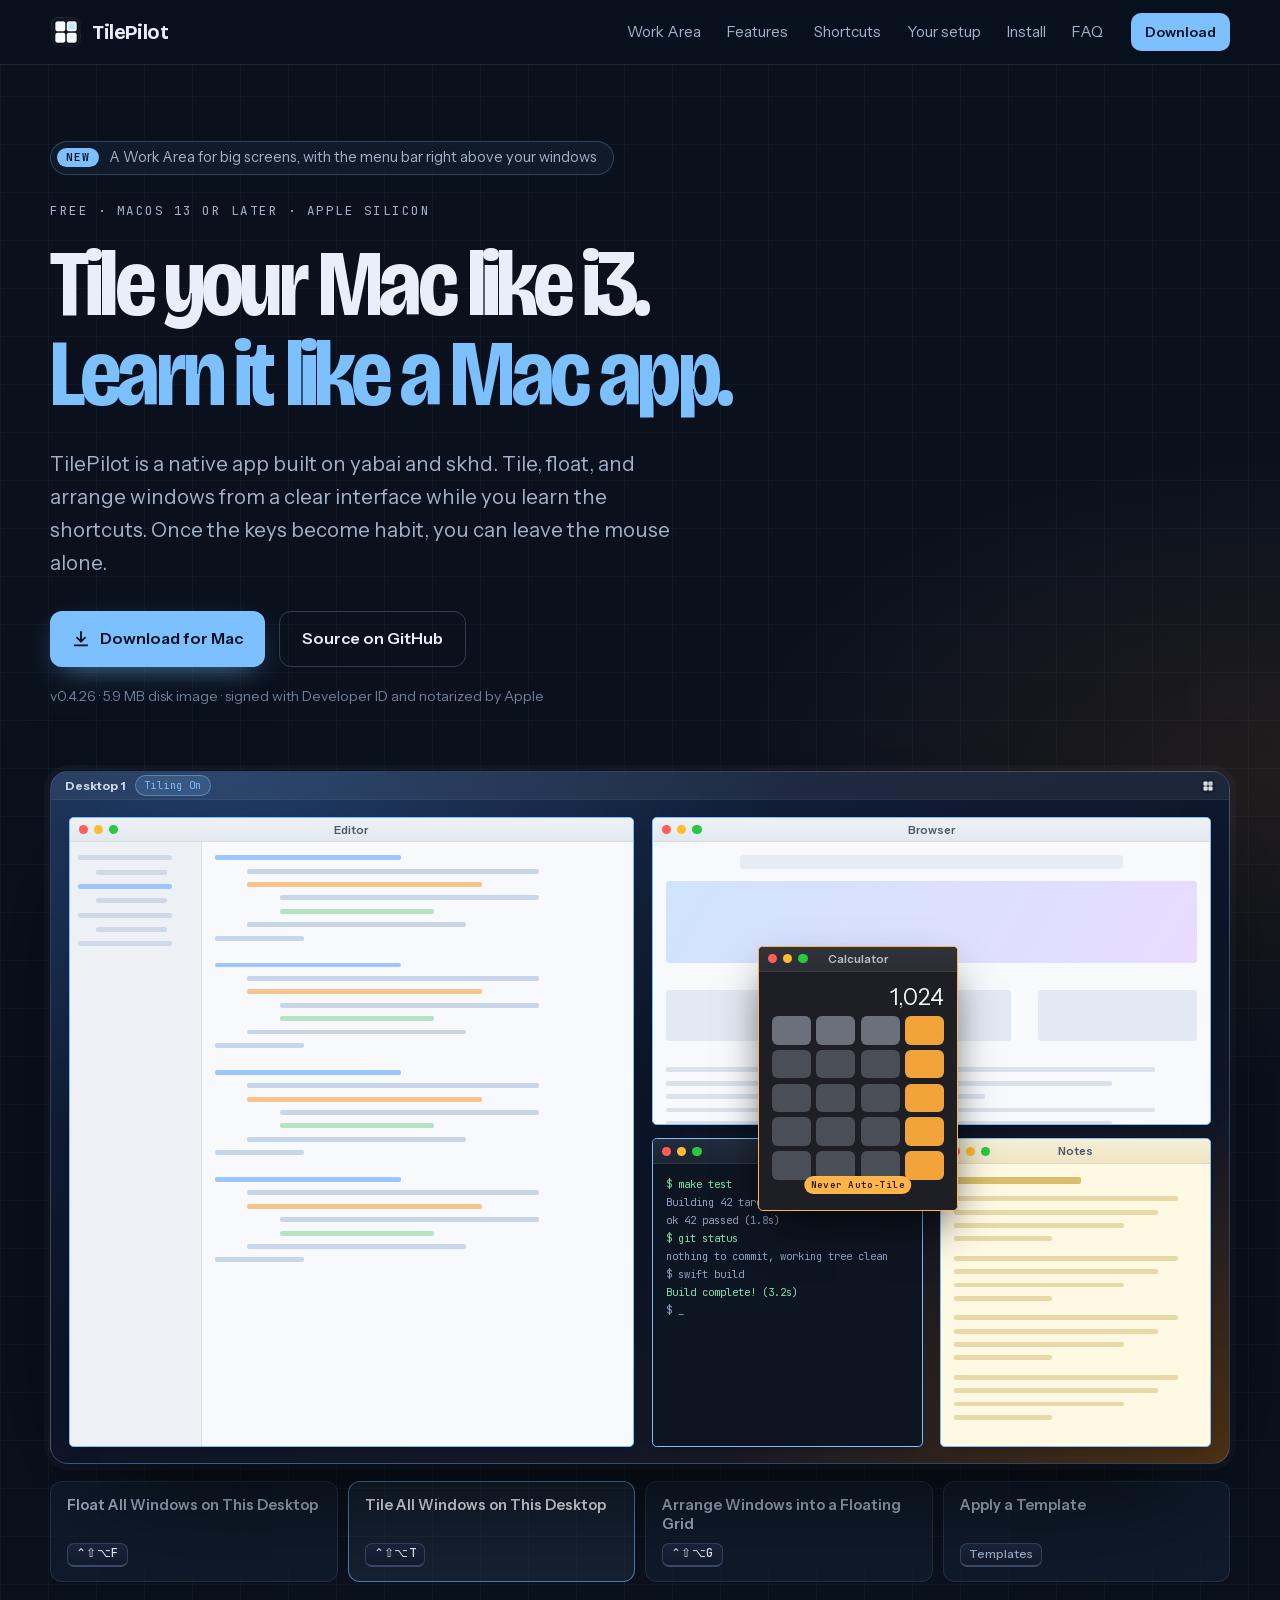
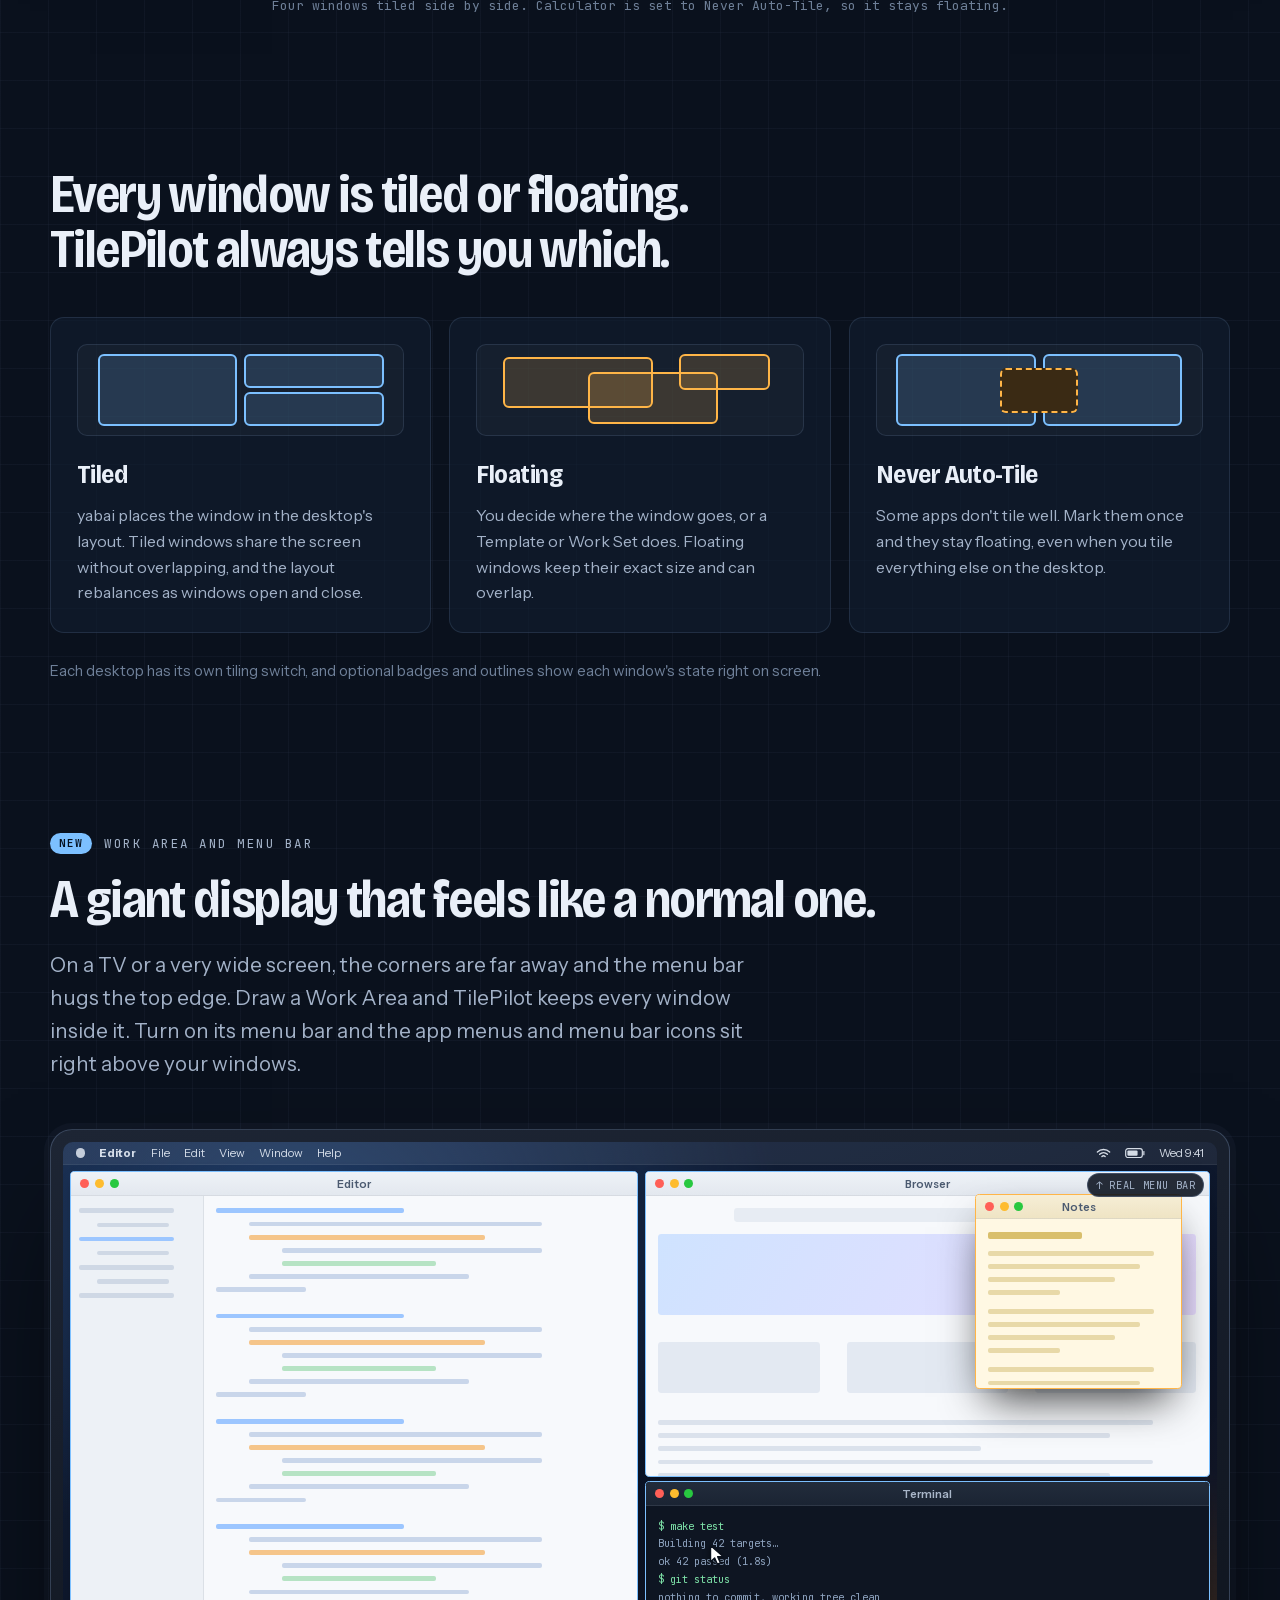
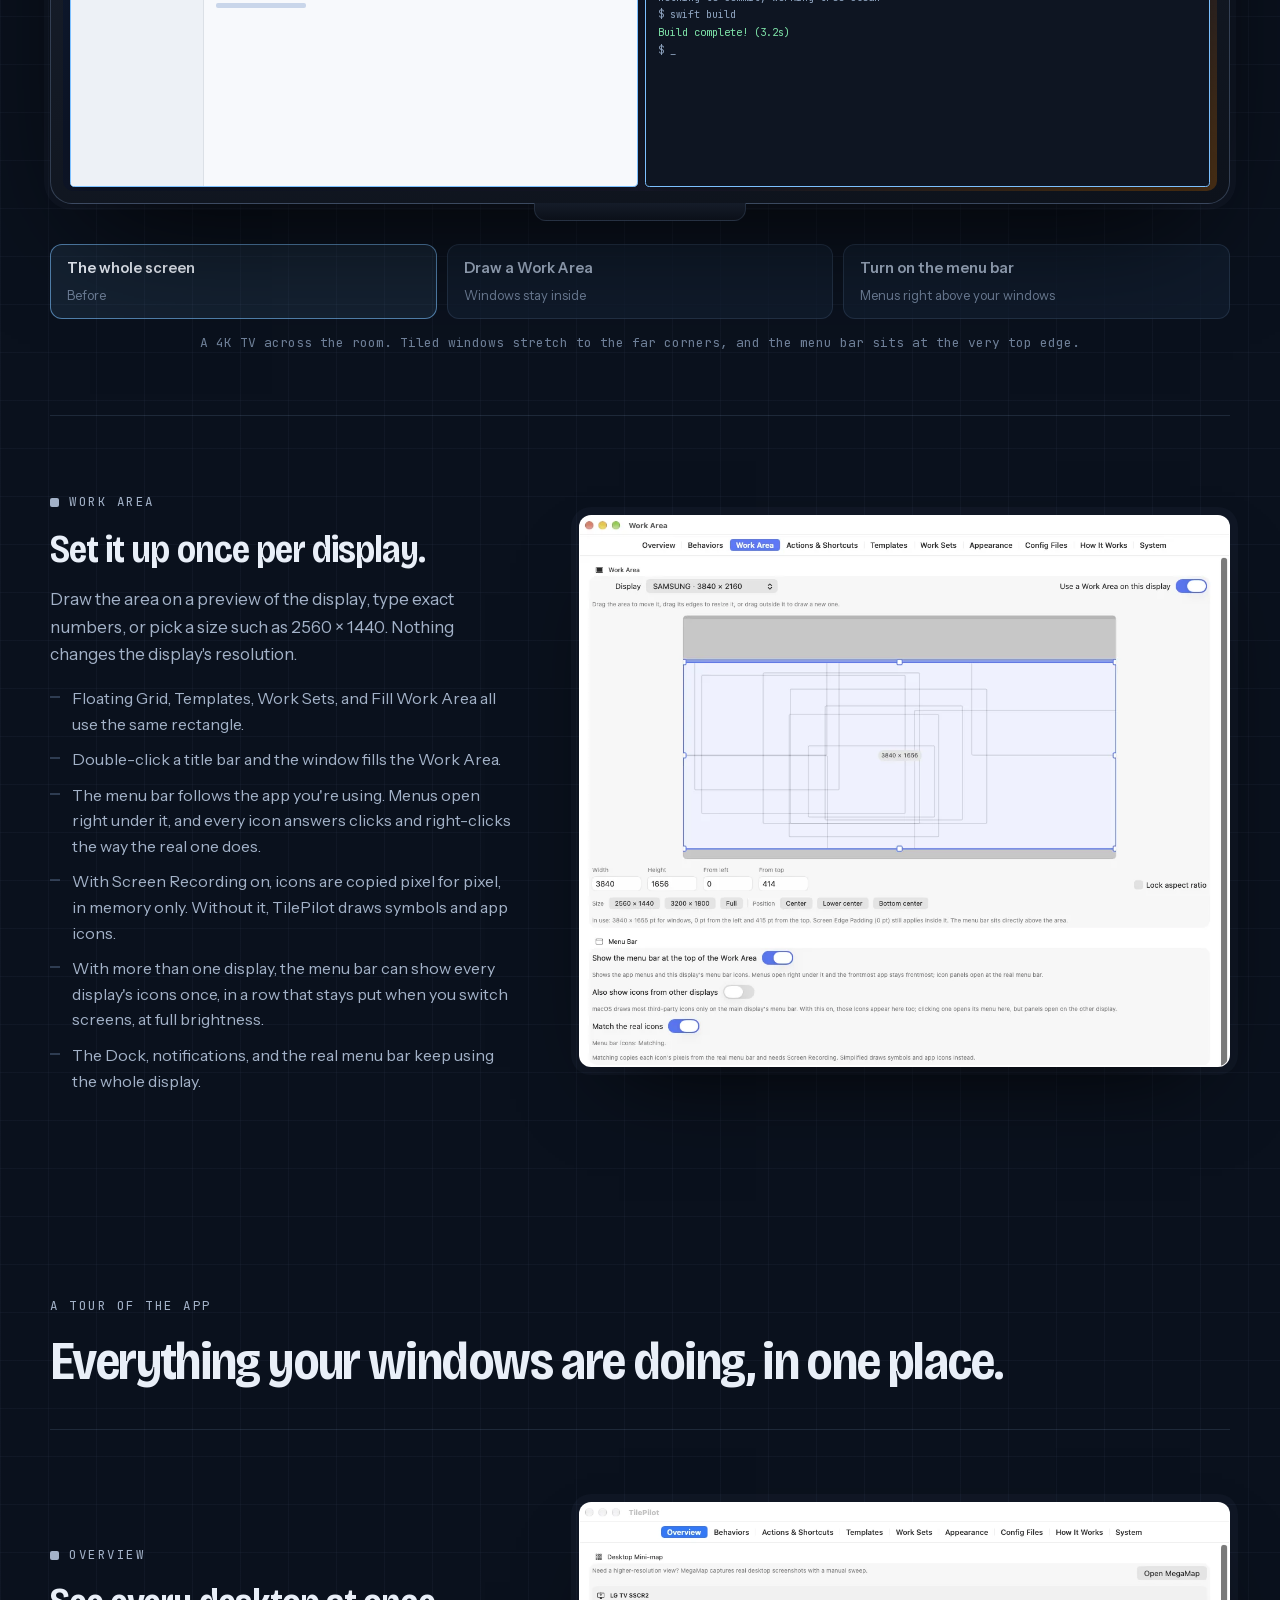
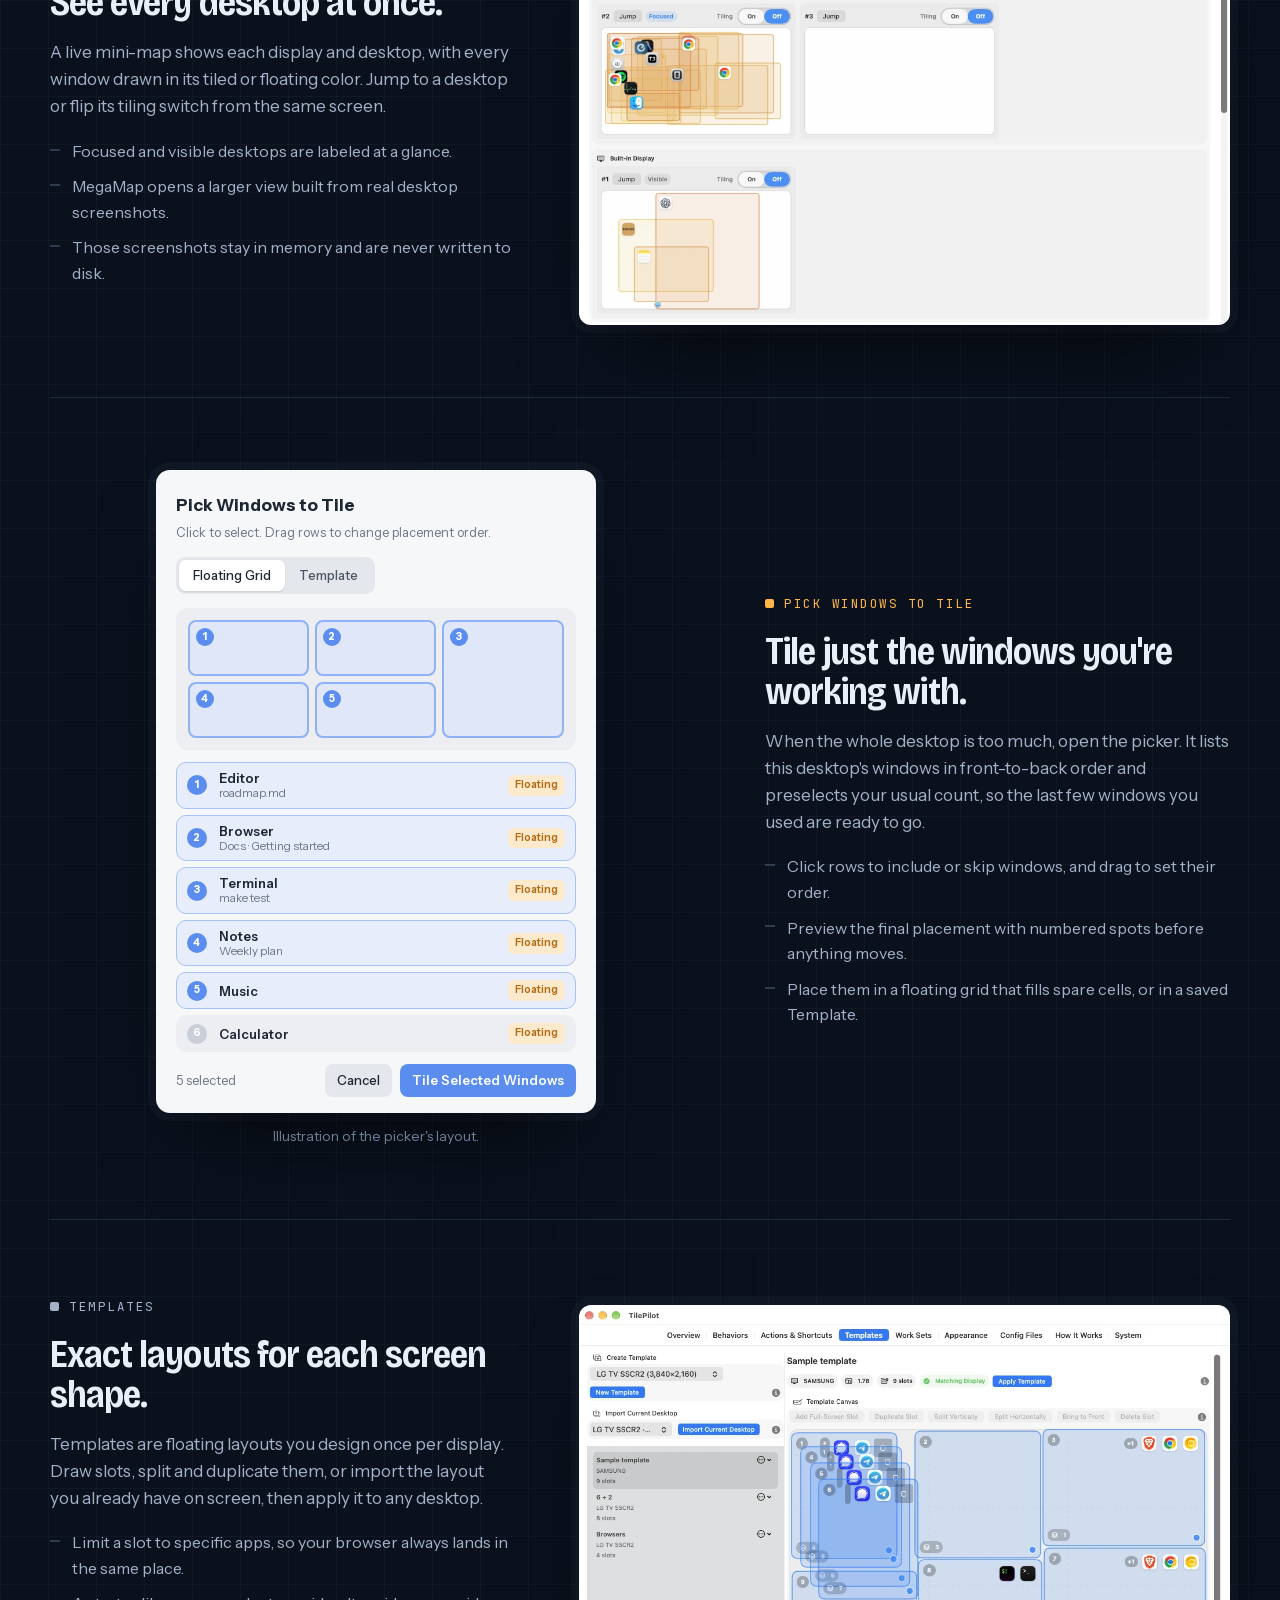
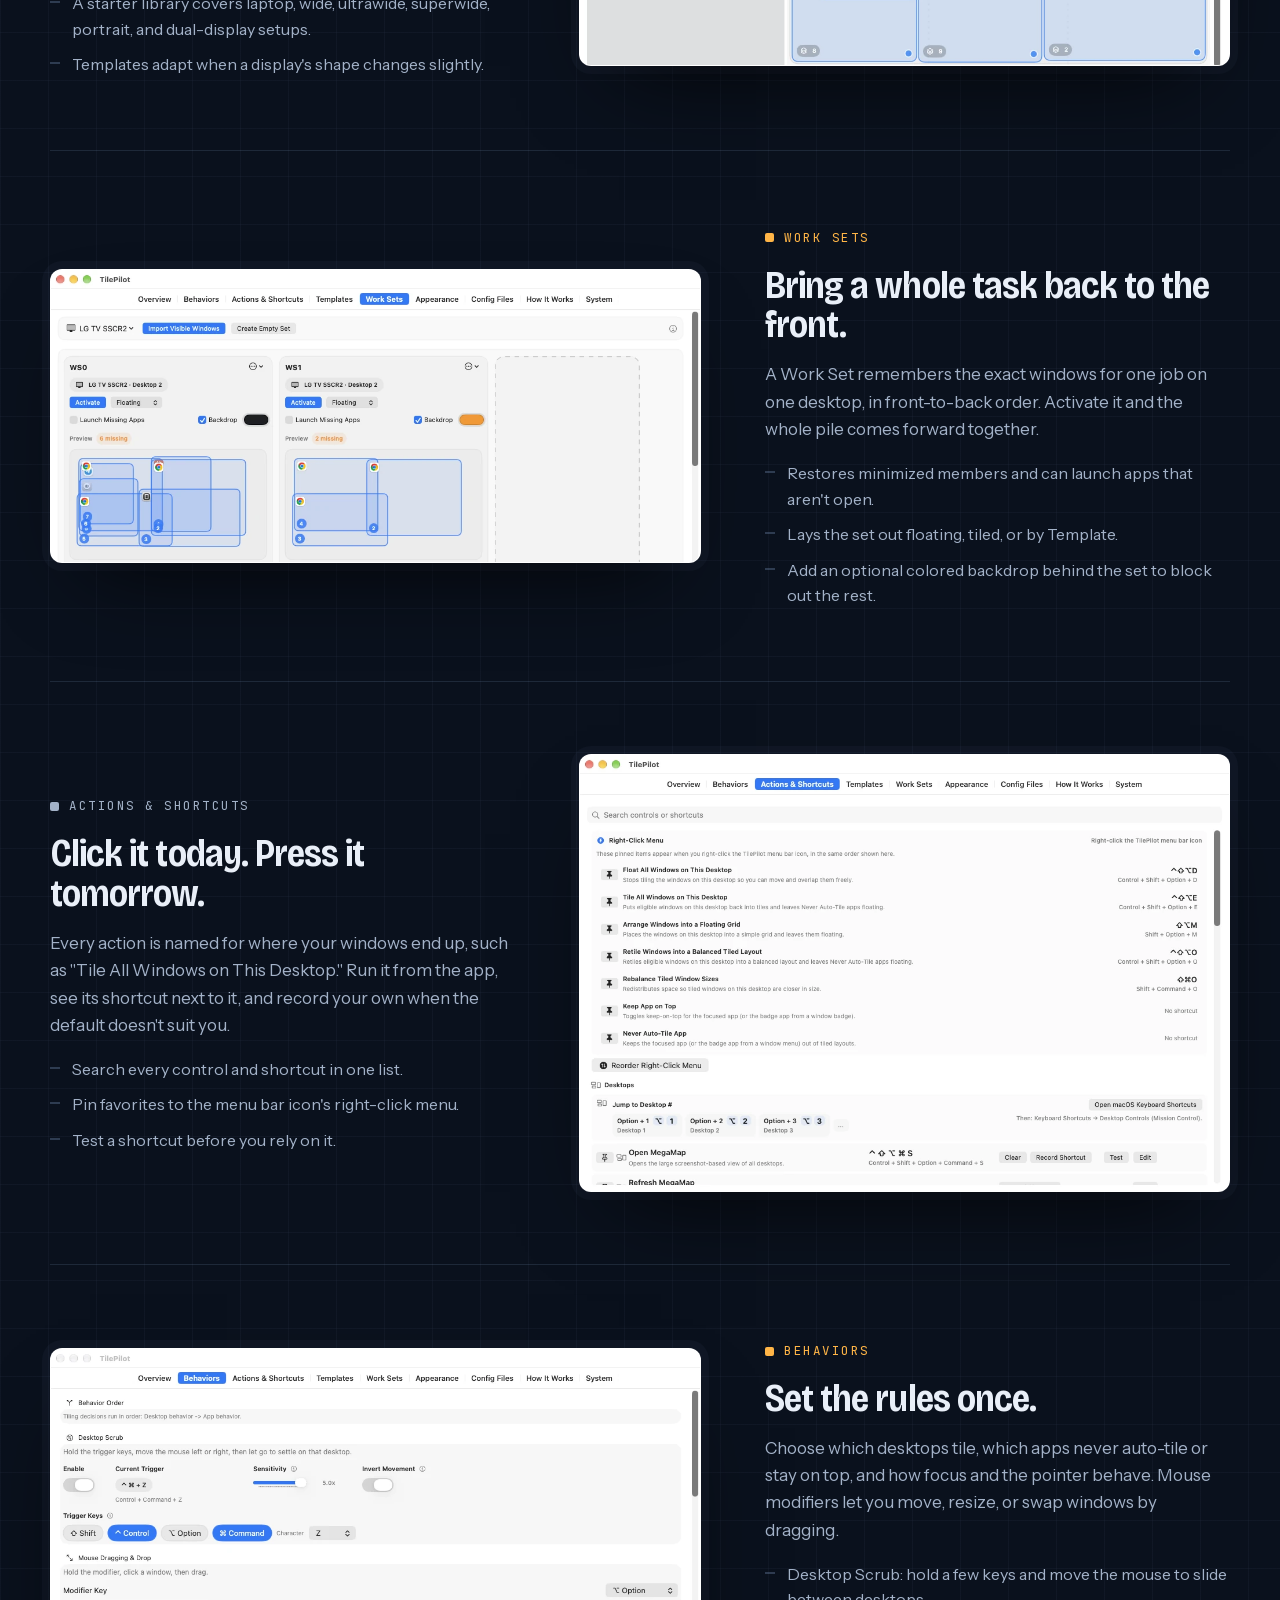
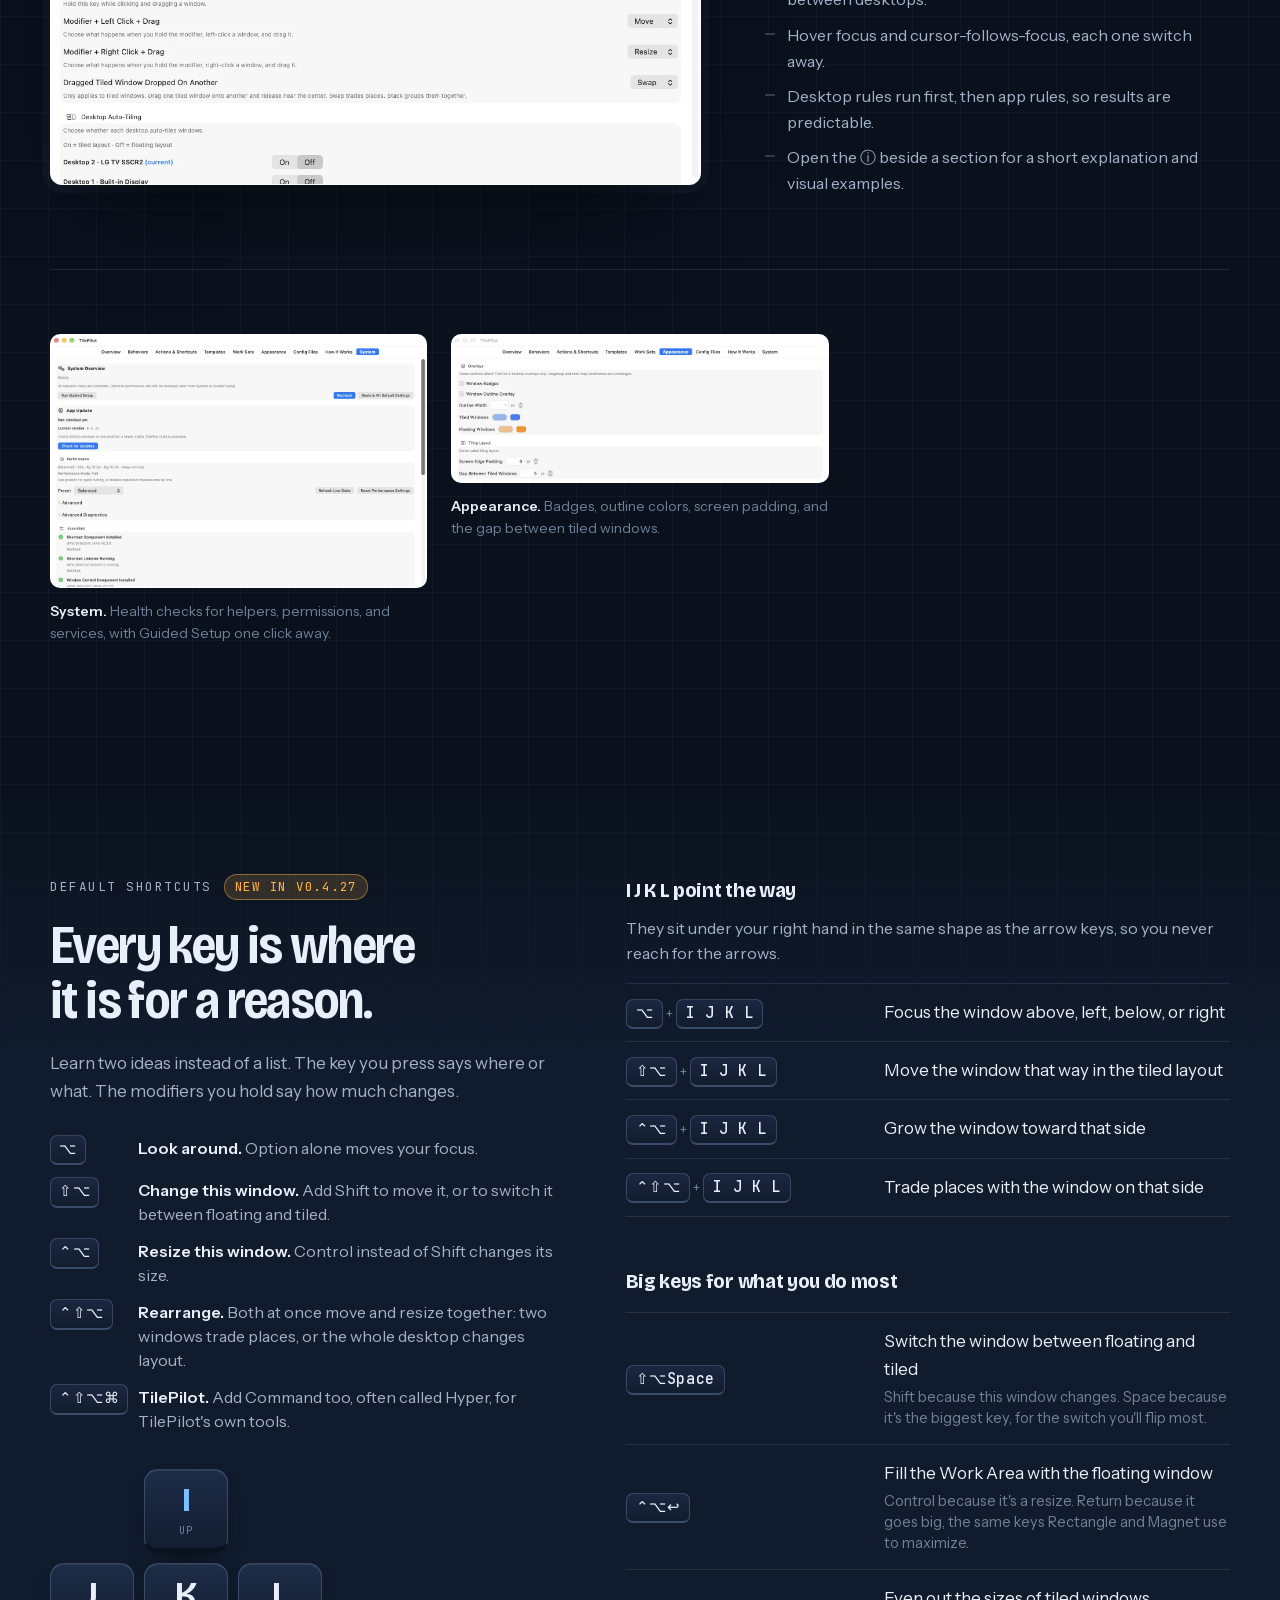
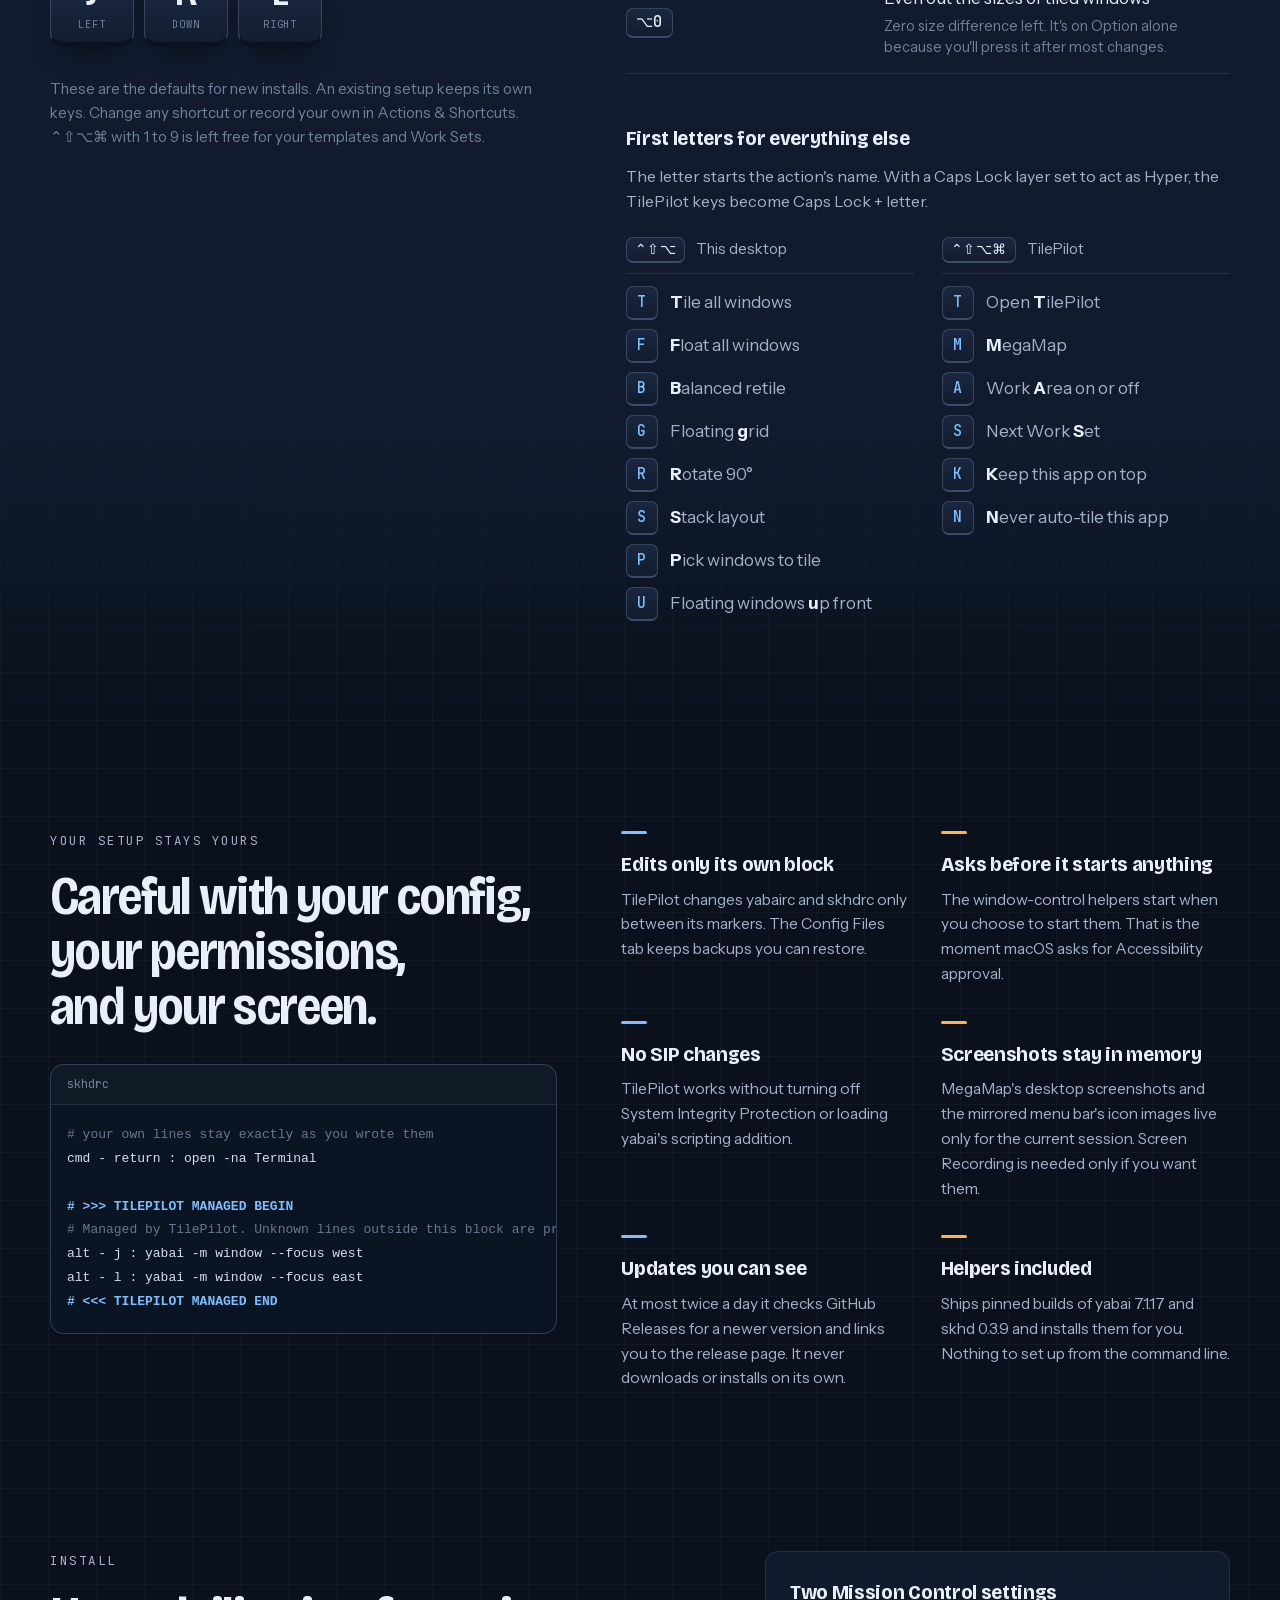
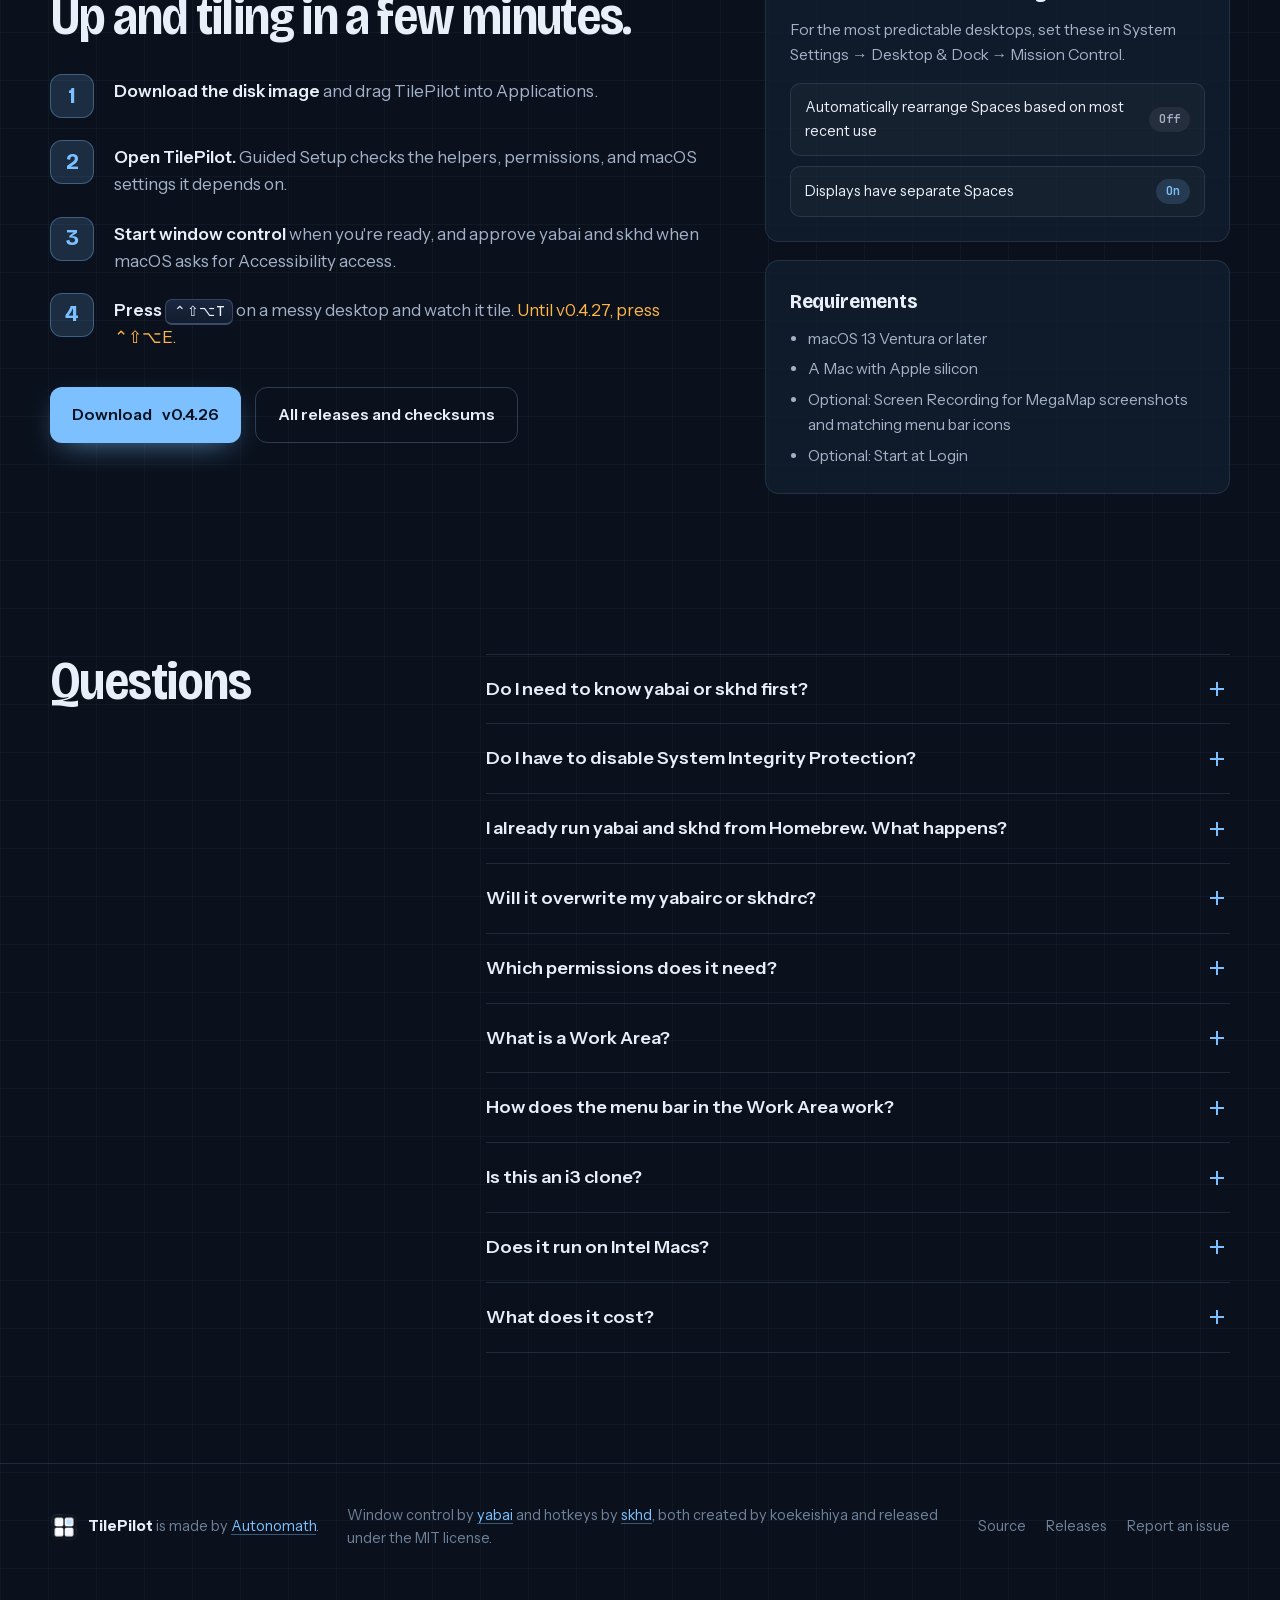
==== commit fced2216: "docs: explain why each default shortcut was chosen" ====
--- a/website/index.html
+++ b/website/index.html
@@ -117,15 +117,15 @@
           <div class="demo-actions" role="group" aria-label="Try a layout action">
             <button type="button" data-layout="float" aria-pressed="true">
               <span class="act">Float All Windows on This Desktop</span>
-              <kbd>⌃⌥⇧D</kbd>
+              <kbd>⌃⇧⌥F</kbd>
             </button>
             <button type="button" data-layout="tile" aria-pressed="false">
               <span class="act">Tile All Windows on This Desktop</span>
-              <kbd>⌃⌥⇧E</kbd>
+              <kbd>⌃⇧⌥T</kbd>
             </button>
             <button type="button" data-layout="grid" aria-pressed="false">
               <span class="act">Arrange Windows into a Floating Grid</span>
-              <kbd>⌃⌥⇧P</kbd>
+              <kbd>⌃⇧⌥G</kbd>
             </button>
             <button type="button" data-layout="template" aria-pressed="false">
               <span class="act">Apply a Template</span>
@@ -349,28 +349,68 @@
     <section id="keys" class="keys" aria-labelledby="keys-title">
       <div class="shell keys-inner">
         <div class="keys-copy">
-          <p class="eyebrow">Default shortcuts</p>
-          <h2 id="keys-title" class="section-title">The keys you'll learn first.</h2>
-          <p>New installs start with a small, consistent set. I, J, K, and L work like arrow keys, and the modifier decides what happens.</p>
+          <p class="eyebrow">Default shortcuts<span class="soon" data-until="v0.4.27">New in v0.4.27</span></p>
+          <h2 id="keys-title" class="section-title">Every key is where it is for a reason.</h2>
+          <p>Learn two ideas instead of a list. The key you press says where or what. The modifiers you hold say how much changes.</p>
+          <ol class="ladder">
+            <li><kbd>⌥</kbd><span><b>Look around.</b> Option alone moves your focus.</span></li>
+            <li><kbd>⇧⌥</kbd><span><b>Change this window.</b> Add Shift to move it, or to switch it between floating and tiled.</span></li>
+            <li><kbd>⌃⌥</kbd><span><b>Resize this window.</b> Control instead of Shift changes its size.</span></li>
+            <li><kbd>⌃⇧⌥</kbd><span><b>Rearrange.</b> Both at once move and resize together: two windows trade places, or the whole desktop changes layout.</span></li>
+            <li><kbd>⌃⇧⌥⌘</kbd><span><b>TilePilot.</b> Add Command too, often called Hyper, for TilePilot's own tools.</span></li>
+          </ol>
           <div class="cluster" aria-hidden="true">
             <span class="cap cap-i">I<small>up</small></span>
             <span class="cap cap-j">J<small>left</small></span>
             <span class="cap cap-k">K<small>down</small></span>
             <span class="cap cap-l">L<small>right</small></span>
           </div>
-          <p class="keys-foot">Change any shortcut or record your own in Actions &amp; Shortcuts.</p>
-        </div>
-        <dl class="key-table">
-          <div><dt><kbd>⌥</kbd> + <kbd>I J K L</kbd></dt><dd>Focus the window above, left, below, or right</dd></div>
-          <div><dt><kbd>⇧⌥</kbd> + <kbd>I J K L</kbd></dt><dd>Move the focused window in that direction</dd></div>
-          <div><dt><kbd>⌃⌥</kbd> + <kbd>I J K L</kbd></dt><dd>Grow the window toward that side</dd></div>
-          <div><dt><kbd>⌃⌥⇧E</kbd></dt><dd>Tile all windows on this desktop</dd></div>
-          <div><dt><kbd>⌃⌥⇧D</kbd></dt><dd>Float all windows on this desktop</dd></div>
-          <div><dt><kbd>⌃⌥⇧P</kbd></dt><dd>Arrange windows into a floating grid</dd></div>
-          <div><dt><kbd>⌃⌥⇧O</kbd></dt><dd>Retile into a balanced tiled layout</dd></div>
-          <div><dt><kbd>⌥0</kbd></dt><dd>Rebalance tiled window sizes</dd></div>
-          <div><dt><kbd>⇧⌥R</kbd></dt><dd>Rotate the tiled layout 90°</dd></div>
-        </dl>
+          <p class="keys-foot">These are the defaults for new installs. An existing setup keeps its own keys. Change any shortcut or record your own in Actions &amp; Shortcuts. ⌃⇧⌥⌘ with 1 to 9 is left free for your templates and Work Sets.</p>
+        </div>
+        <div class="key-groups">
+          <h3>I J K L point the way</h3>
+          <p class="key-why">They sit under your right hand in the same shape as the arrow keys, so you never reach for the arrows.</p>
+          <dl class="key-table">
+            <div><dt><kbd>⌥</kbd> + <kbd>I J K L</kbd></dt><dd>Focus the window above, left, below, or right</dd></div>
+            <div><dt><kbd>⇧⌥</kbd> + <kbd>I J K L</kbd></dt><dd>Move the window that way in the tiled layout</dd></div>
+            <div><dt><kbd>⌃⌥</kbd> + <kbd>I J K L</kbd></dt><dd>Grow the window toward that side</dd></div>
+            <div><dt><kbd>⌃⇧⌥</kbd> + <kbd>I J K L</kbd></dt><dd>Trade places with the window on that side</dd></div>
+          </dl>
+          <h3>Big keys for what you do most</h3>
+          <dl class="key-table">
+            <div><dt><kbd>⇧⌥Space</kbd></dt><dd>Switch the window between floating and tiled<small>Shift because this window changes. Space because it's the biggest key, for the switch you'll flip most.</small></dd></div>
+            <div><dt><kbd>⌃⌥↩</kbd></dt><dd>Fill the Work Area with the floating window<small>Control because it's a resize. Return because it goes big, the same keys Rectangle and Magnet use to maximize.</small></dd></div>
+            <div><dt><kbd>⌥0</kbd></dt><dd>Even out the sizes of tiled windows<small>Zero size difference left. It's on Option alone because you'll press it after most changes.</small></dd></div>
+          </dl>
+          <h3>First letters for everything else</h3>
+          <p class="key-why">The letter starts the action's name. With a Caps Lock layer set to act as Hyper, the TilePilot keys become Caps Lock + letter.</p>
+          <div class="letter-sets">
+            <div>
+              <p class="letter-mods"><kbd>⌃⇧⌥</kbd> This desktop</p>
+              <ul class="letters">
+                <li><kbd>T</kbd><span><b>T</b>ile all windows</span></li>
+                <li><kbd>F</kbd><span><b>F</b>loat all windows</span></li>
+                <li><kbd>B</kbd><span><b>B</b>alanced retile</span></li>
+                <li><kbd>G</kbd><span>Floating <b>g</b>rid</span></li>
+                <li><kbd>R</kbd><span><b>R</b>otate 90°</span></li>
+                <li><kbd>S</kbd><span><b>S</b>tack layout</span></li>
+                <li><kbd>P</kbd><span><b>P</b>ick windows to tile</span></li>
+                <li><kbd>U</kbd><span>Floating windows <b>u</b>p front</span></li>
+              </ul>
+            </div>
+            <div>
+              <p class="letter-mods"><kbd>⌃⇧⌥⌘</kbd> TilePilot</p>
+              <ul class="letters">
+                <li><kbd>T</kbd><span>Open <b>T</b>ilePilot</span></li>
+                <li><kbd>M</kbd><span><b>M</b>egaMap</span></li>
+                <li><kbd>A</kbd><span>Work <b>A</b>rea on or off</span></li>
+                <li><kbd>S</kbd><span>Next Work <b>S</b>et</span></li>
+                <li><kbd>K</kbd><span><b>K</b>eep this app on top</span></li>
+                <li><kbd>N</kbd><span><b>N</b>ever auto-tile this app</span></li>
+              </ul>
+            </div>
+          </div>
+        </div>
       </div>
     </section>
 
@@ -411,7 +451,7 @@
             <li><b>Download the disk image</b> and drag TilePilot into Applications.</li>
             <li><b>Open TilePilot.</b> Guided Setup checks the helpers, permissions, and macOS settings it depends on.</li>
             <li><b>Start window control</b> when you're ready, and approve yabai and skhd when macOS asks for Accessibility access.</li>
-            <li><b>Press <kbd>⌃⌥⇧E</kbd></b> on a messy desktop and watch it tile.</li>
+            <li><b>Press <kbd>⌃⇧⌥T</kbd></b> on a messy desktop and watch it tile.<span class="soon" data-until="v0.4.27"> Until v0.4.27, press ⌃⇧⌥E.</span></li>
           </ol>
           <div class="cta-row">
             <a class="btn btn-primary" data-release="dmg" href="https://github.com/autonomath/TilePilot/releases/download/v0.4.26/TilePilot-v0.4.26.dmg">Download <span data-release="version">v0.4.26</span></a>
--- a/website/styles.css
+++ b/website/styles.css
@@ -421,6 +421,23 @@
 .key-table dt { color: var(--dim); font-size: 14px; }
 .key-table kbd { font-size: 15px; padding: 3px 9px 4px; }
 .key-table dd { margin: 0; color: var(--text); }
+.key-table dd small { display: block; margin-top: 4px; font-size: 14.5px; line-height: 1.45; color: var(--dim); }
+.steps .soon { color: var(--float); }
+.ladder { list-style: none; margin: 30px 0 0; padding: 0; display: grid; gap: 12px; }
+.ladder li { display: grid; grid-template-columns: 74px 1fr; gap: 14px; align-items: baseline; color: var(--muted); font-size: 16px; line-height: 1.5; }
+.ladder kbd { justify-self: start; font-size: 15px; }
+.ladder b { color: var(--text); font-weight: 600; }
+.key-groups h3 { font-family: var(--display); font-stretch: 90%; font-size: 21px; letter-spacing: -0.015em; margin: 48px 0 8px; }
+.key-groups h3:first-child { margin-top: 0; }
+.key-why { color: var(--muted); font-size: 16px; margin: 0 0 16px; }
+.key-groups h3 + .key-table { margin-top: 14px; }
+.letter-sets { display: grid; grid-template-columns: 1fr 1fr; gap: 28px; margin-top: 22px; }
+.letter-mods { margin: 0 0 12px; padding-bottom: 12px; border-bottom: 1px solid var(--line); color: var(--muted); font-size: 15px; }
+.letter-mods kbd { margin-right: 8px; font-size: 14px; }
+.letters { list-style: none; margin: 0; padding: 0; display: grid; gap: 9px; }
+.letters li { display: flex; align-items: center; gap: 12px; color: var(--muted); }
+.letters kbd { min-width: 32px; text-align: center; padding: 3px 0 4px; font-size: 15px; color: var(--tile); }
+.letters b { color: var(--text); font-weight: 700; }
 
 /* Trust */
 .trust { padding: 110px 0 60px; }
@@ -509,7 +526,7 @@
 /* Work Area */
 .workarea { padding: 110px 0 20px; }
 .wa-head { max-width: 880px; }
-.wa-head .eyebrow { display: flex; flex-wrap: wrap; align-items: center; gap: 12px; }
+.wa-head .eyebrow, .keys-copy .eyebrow { display: flex; flex-wrap: wrap; align-items: center; gap: 12px; }
 .wa-head .lede { max-width: 720px; }
 .eyebrow .soon {
   padding: 2px 10px; border-radius: 999px; letter-spacing: 0.06em; color: var(--float);
@@ -615,6 +632,7 @@
   .trust-list { grid-template-columns: 1fr; }
   .gallery { grid-template-columns: 1fr; }
   .key-table div { grid-template-columns: 1fr; gap: 6px; }
+  .letter-sets { grid-template-columns: 1fr; }
   .cluster { grid-template-columns: repeat(3, 68px); grid-template-rows: repeat(2, 68px); }
   .cap { font-size: 28px; }
   .tv { padding: 6px; border-radius: 14px; }
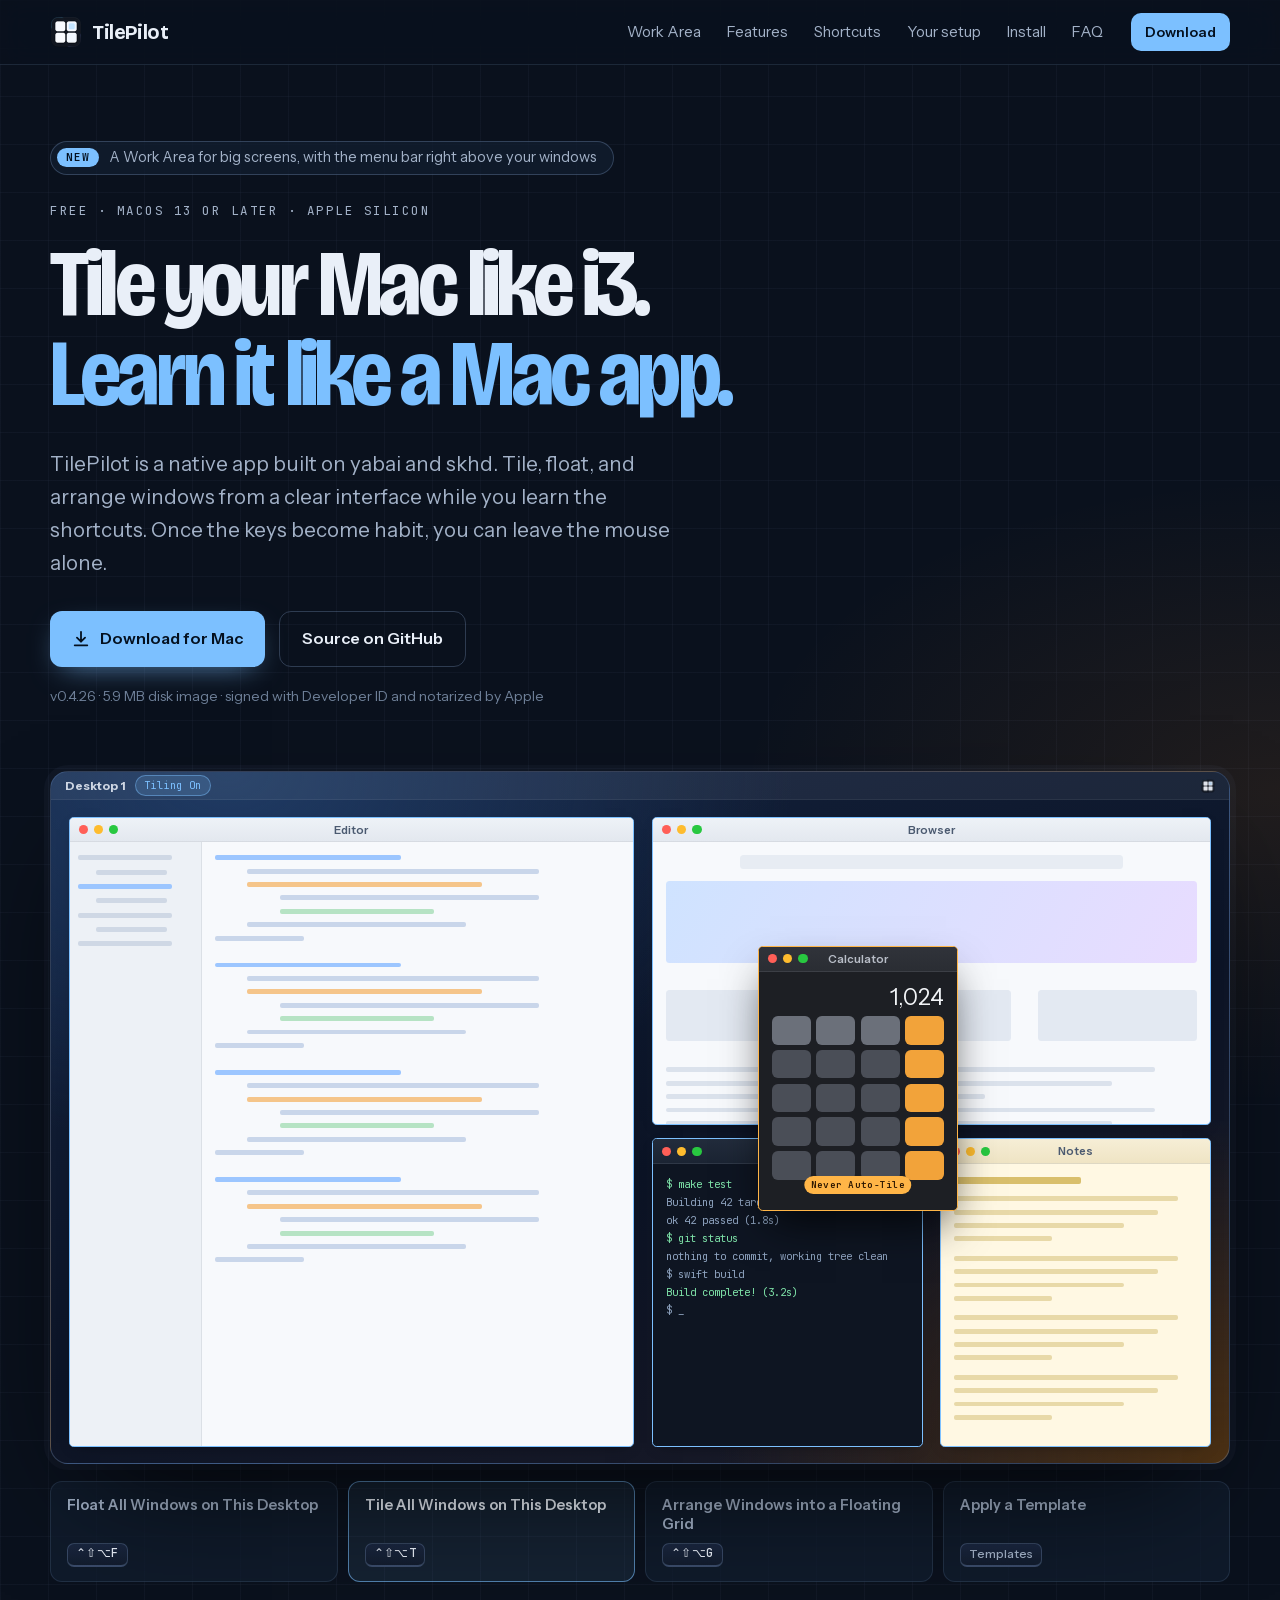
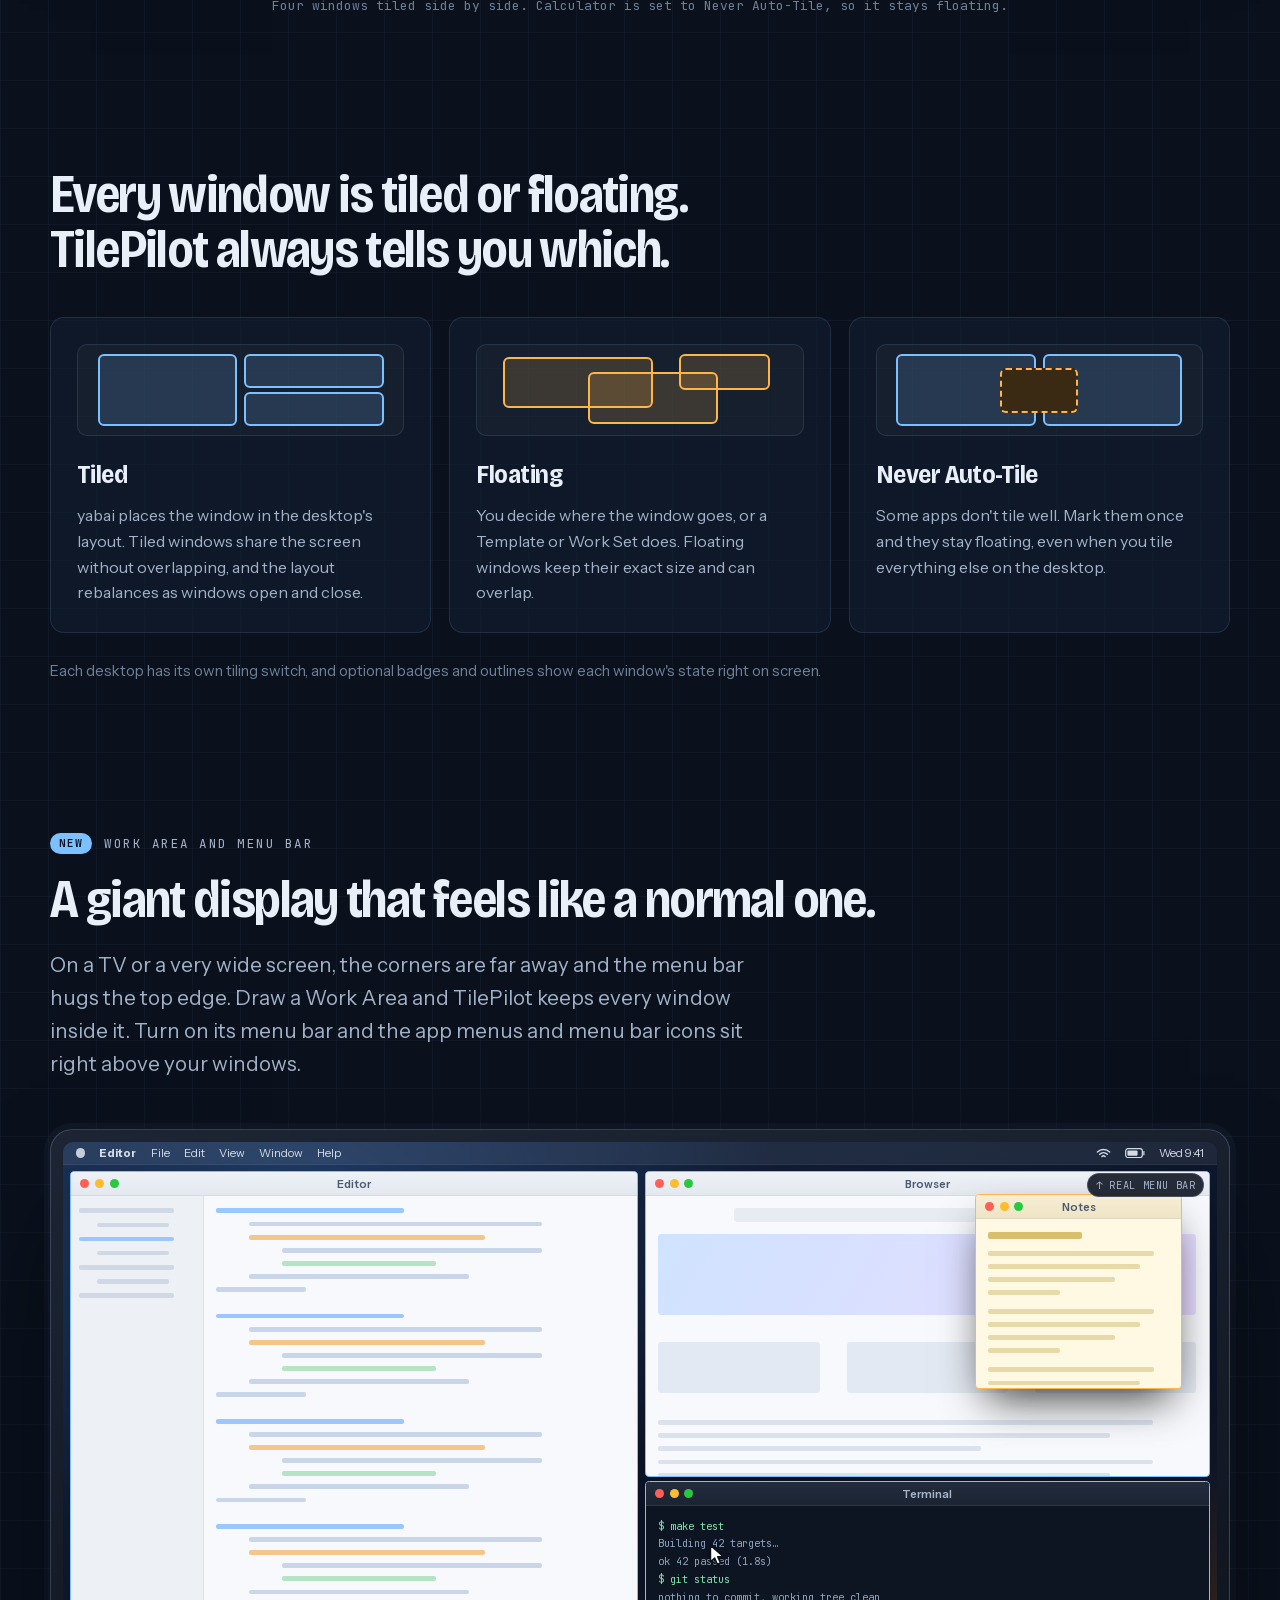
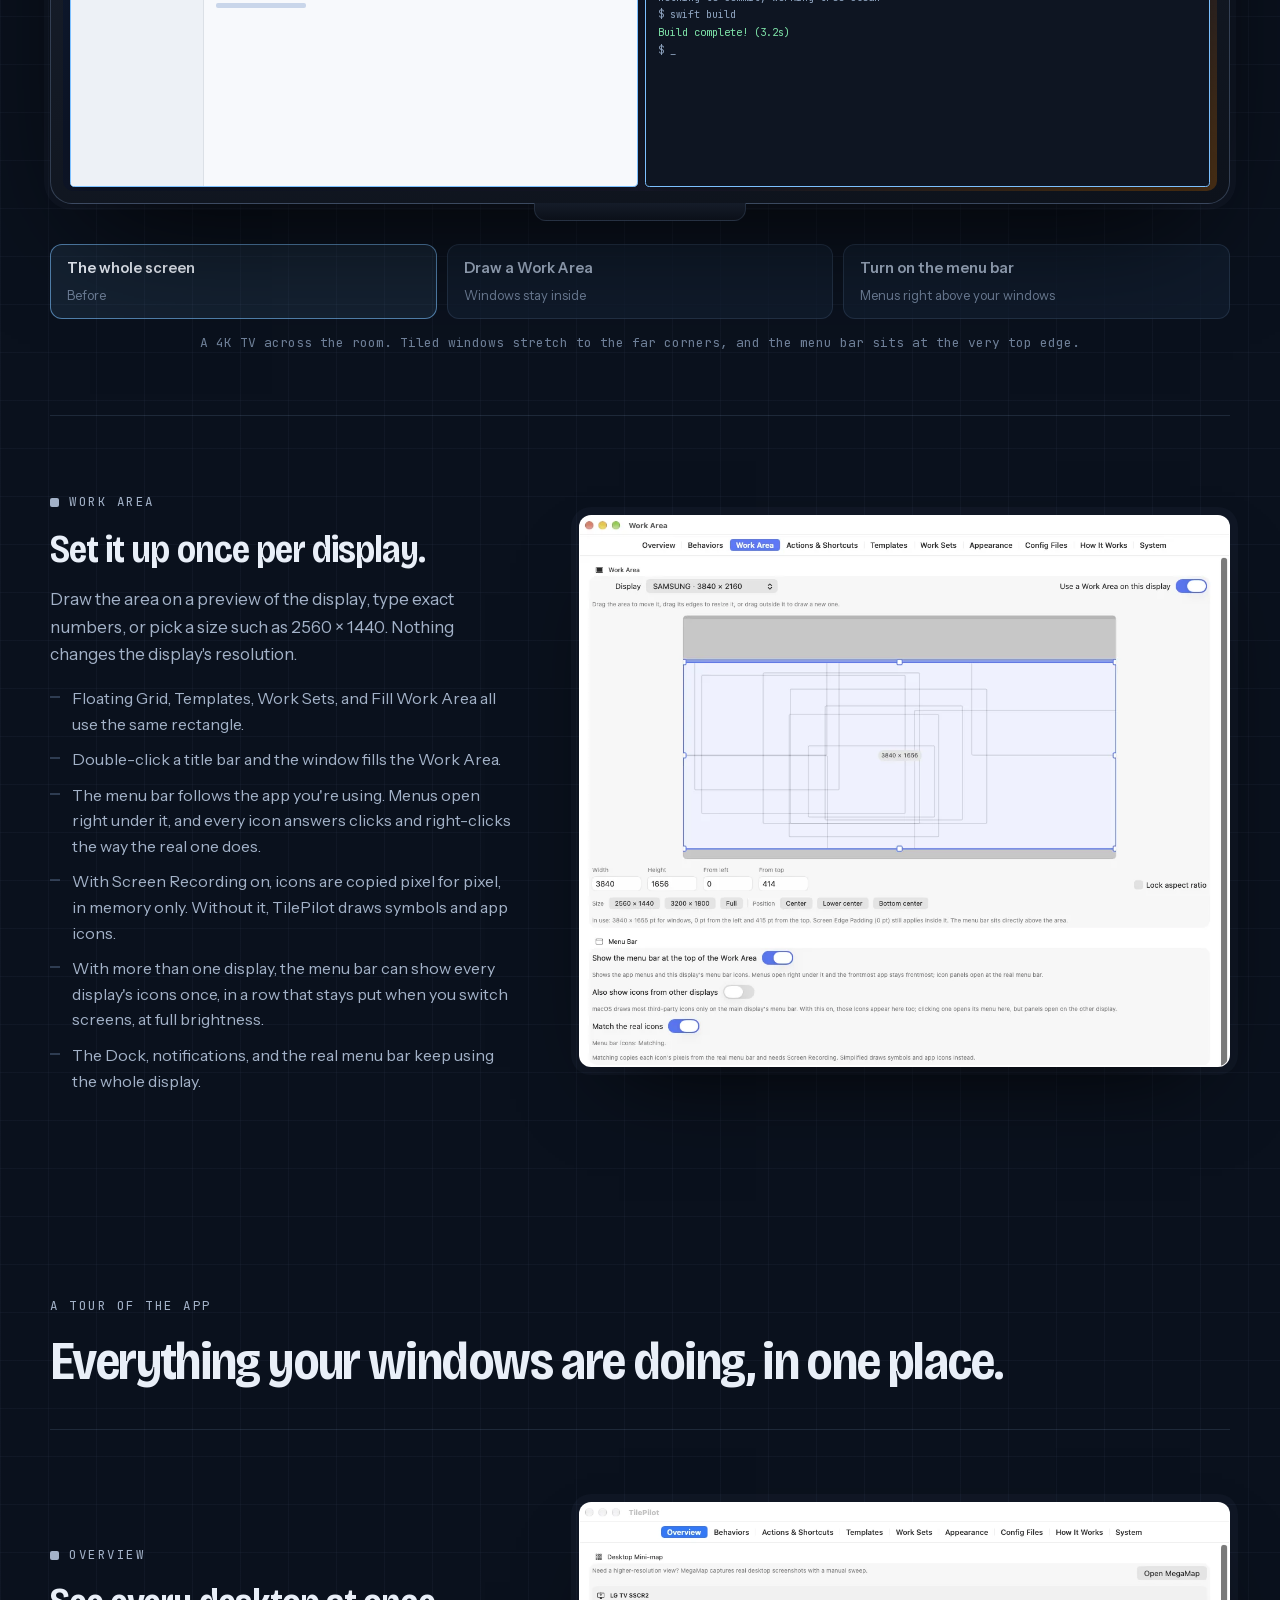
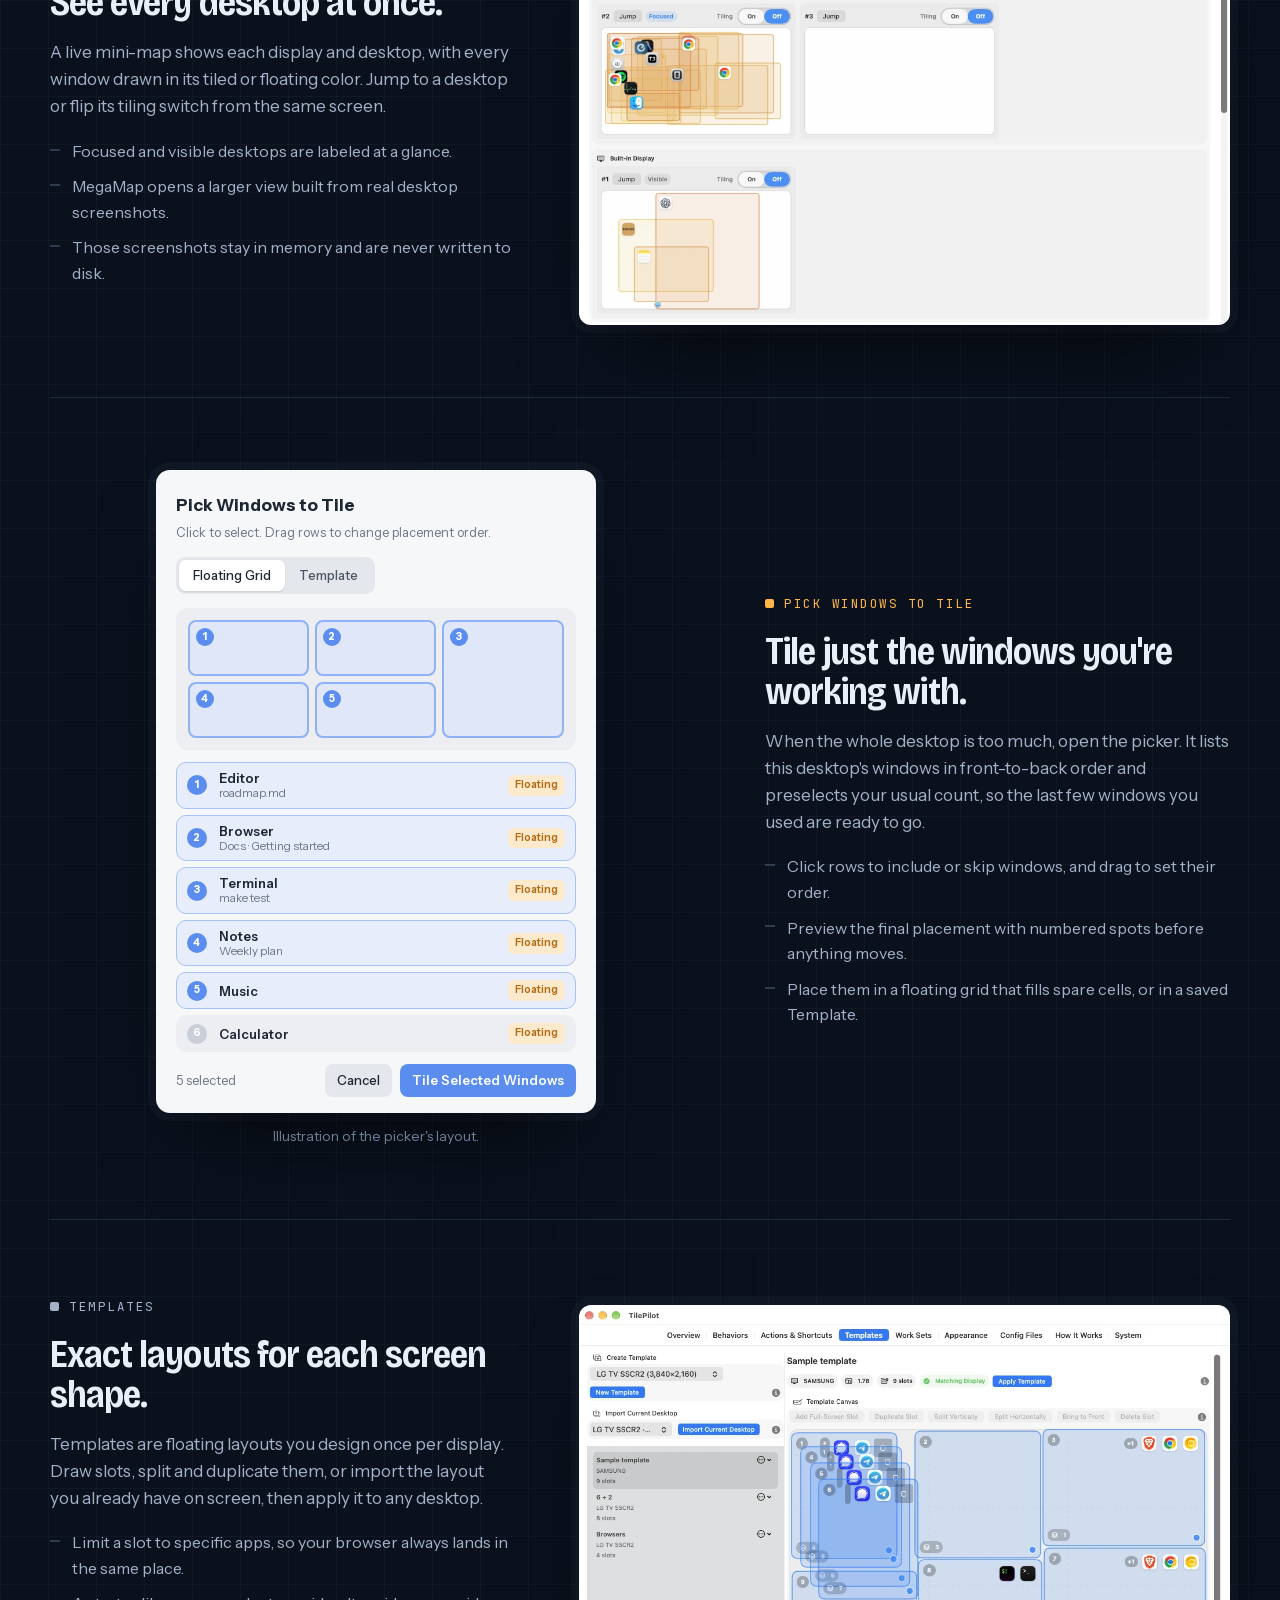
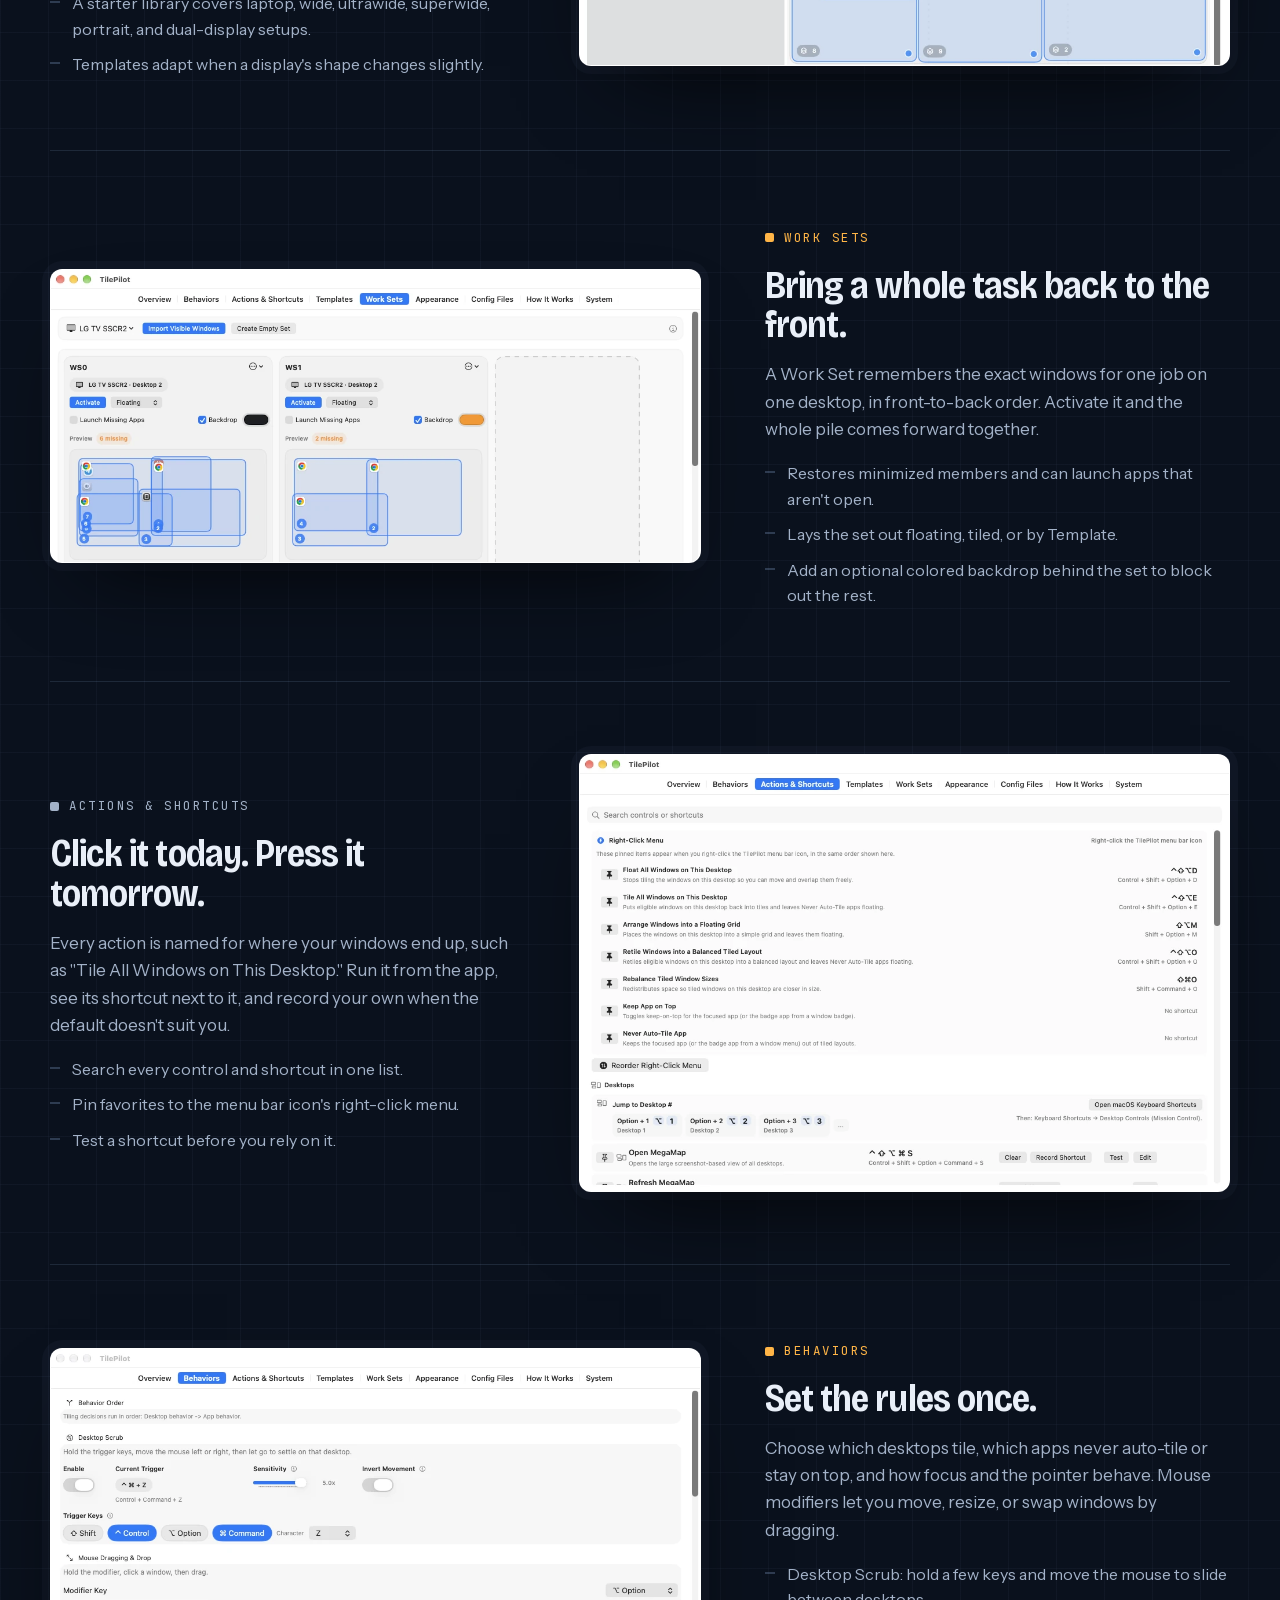
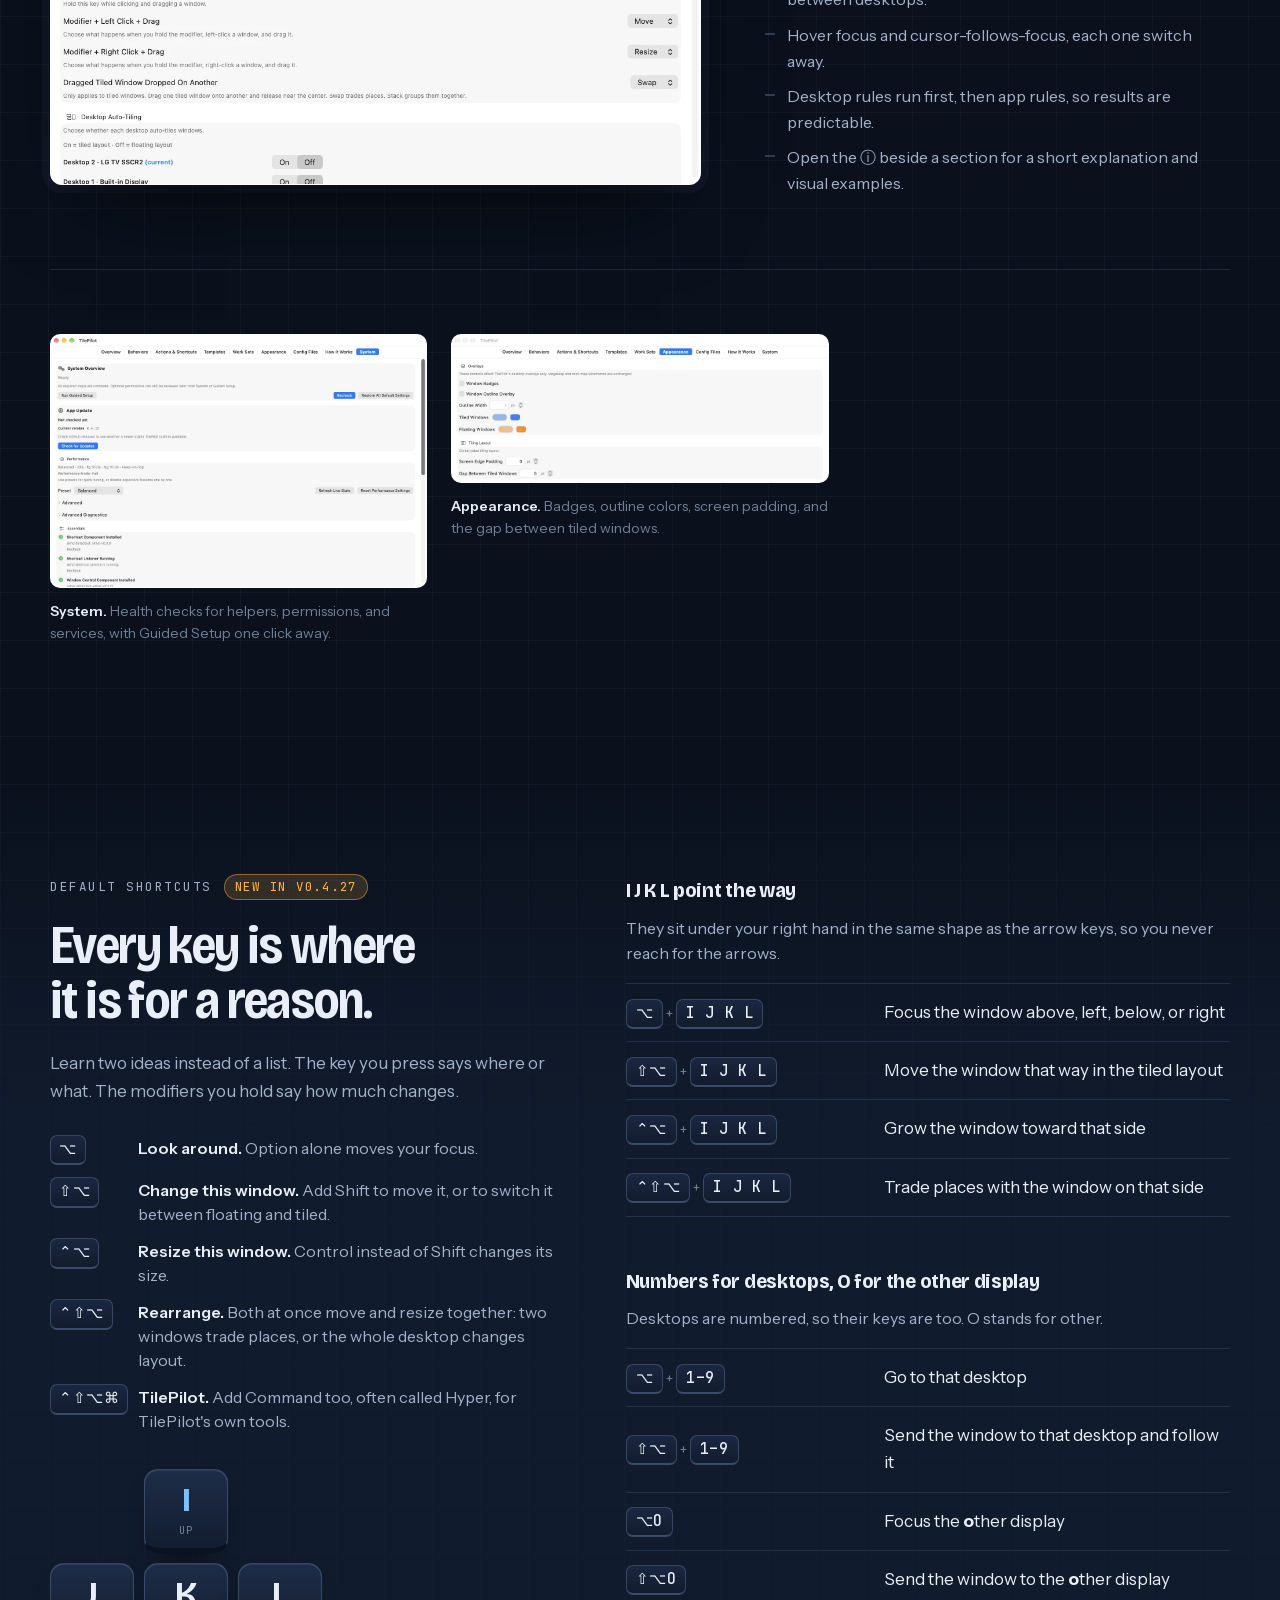
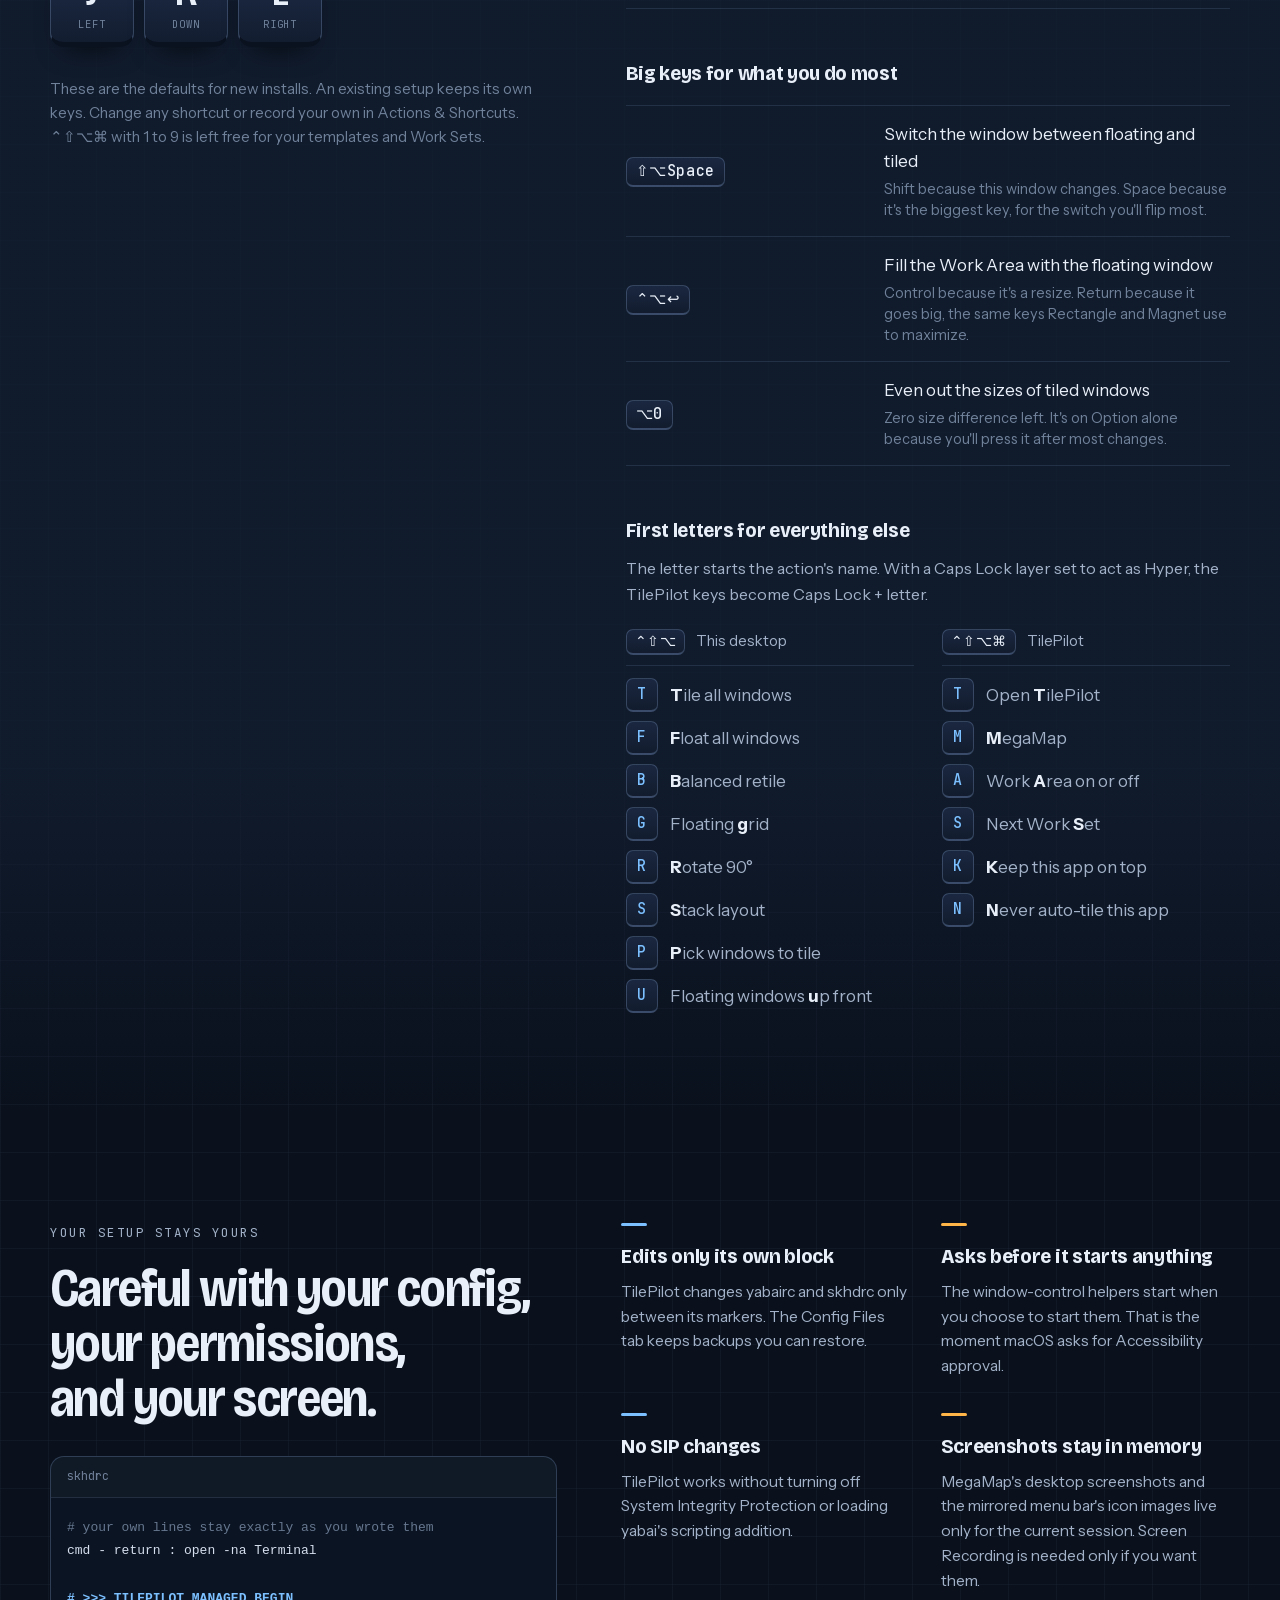
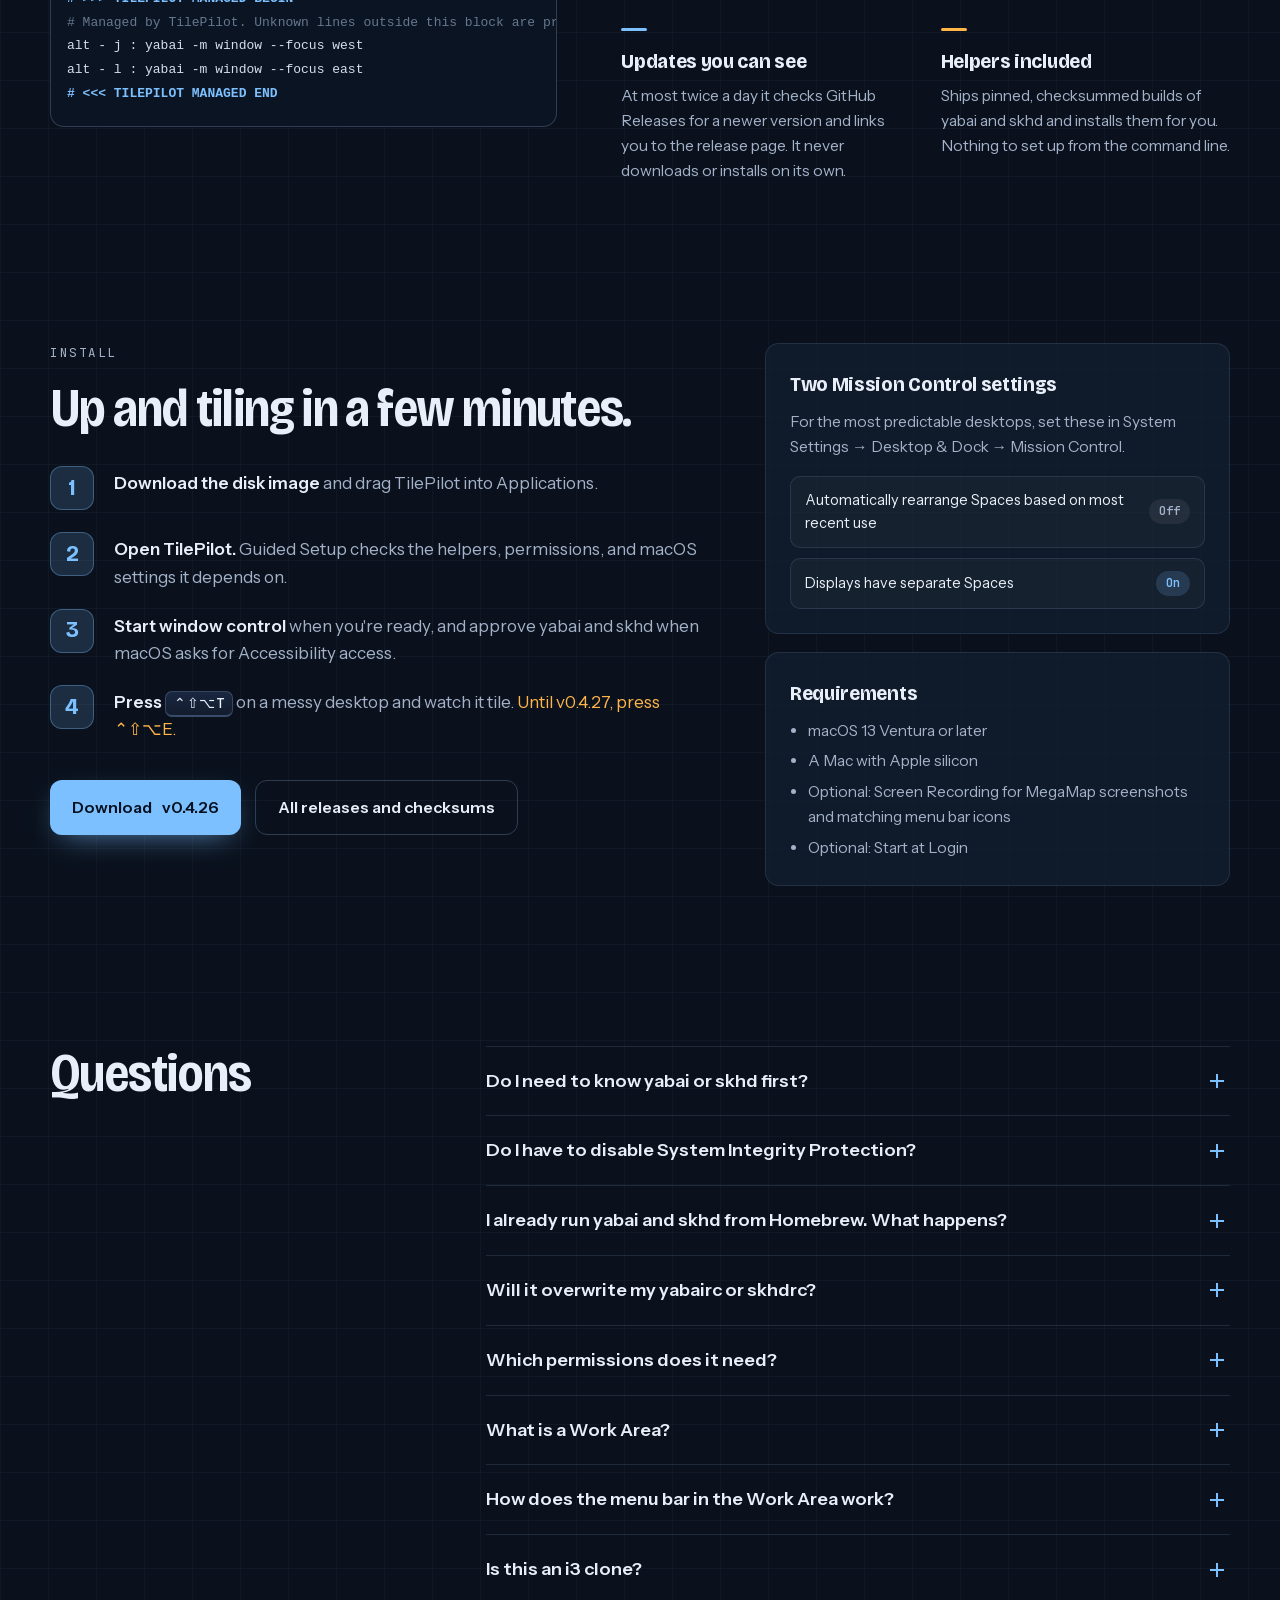
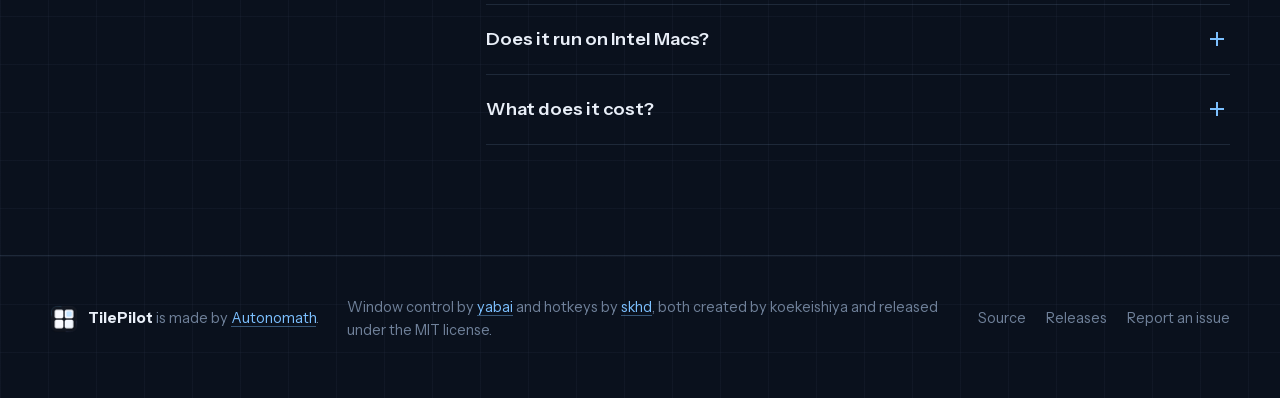
==== commit bd63e68e: "docs: add the desktop and display keys to the shortcut guide" ====
--- a/website/index.html
+++ b/website/index.html
@@ -375,6 +375,14 @@
             <div><dt><kbd>⇧⌥</kbd> + <kbd>I J K L</kbd></dt><dd>Move the window that way in the tiled layout</dd></div>
             <div><dt><kbd>⌃⌥</kbd> + <kbd>I J K L</kbd></dt><dd>Grow the window toward that side</dd></div>
             <div><dt><kbd>⌃⇧⌥</kbd> + <kbd>I J K L</kbd></dt><dd>Trade places with the window on that side</dd></div>
+          </dl>
+          <h3>Numbers for desktops, O for the other display</h3>
+          <p class="key-why">Desktops are numbered, so their keys are too. O stands for other.</p>
+          <dl class="key-table">
+            <div><dt><kbd>⌥</kbd> + <kbd>1–9</kbd></dt><dd>Go to that desktop</dd></div>
+            <div><dt><kbd>⇧⌥</kbd> + <kbd>1–9</kbd></dt><dd>Send the window to that desktop and follow it</dd></div>
+            <div><dt><kbd>⌥O</kbd></dt><dd>Focus the <b>o</b>ther display</dd></div>
+            <div><dt><kbd>⇧⌥O</kbd></dt><dd>Send the window to the <b>o</b>ther display</dd></div>
           </dl>
           <h3>Big keys for what you do most</h3>
           <dl class="key-table">
@@ -437,7 +445,7 @@
           <li><h3>No SIP changes</h3><p>TilePilot works without turning off System Integrity Protection or loading yabai's scripting addition.</p></li>
           <li><h3>Screenshots stay in memory</h3><p>MegaMap's desktop screenshots and the mirrored menu bar's icon images live only for the current session. Screen Recording is needed only if you want them.</p></li>
           <li><h3>Updates you can see</h3><p>At most twice a day it checks GitHub Releases for a newer version and links you to the release page. It never downloads or installs on its own.</p></li>
-          <li><h3>Helpers included</h3><p>Ships pinned builds of yabai 7.1.17 and skhd 0.3.9 and installs them for you. Nothing to set up from the command line.</p></li>
+          <li><h3>Helpers included</h3><p>Ships pinned, checksummed builds of yabai and skhd and installs them for you. Nothing to set up from the command line.</p></li>
         </ul>
       </div>
     </section>
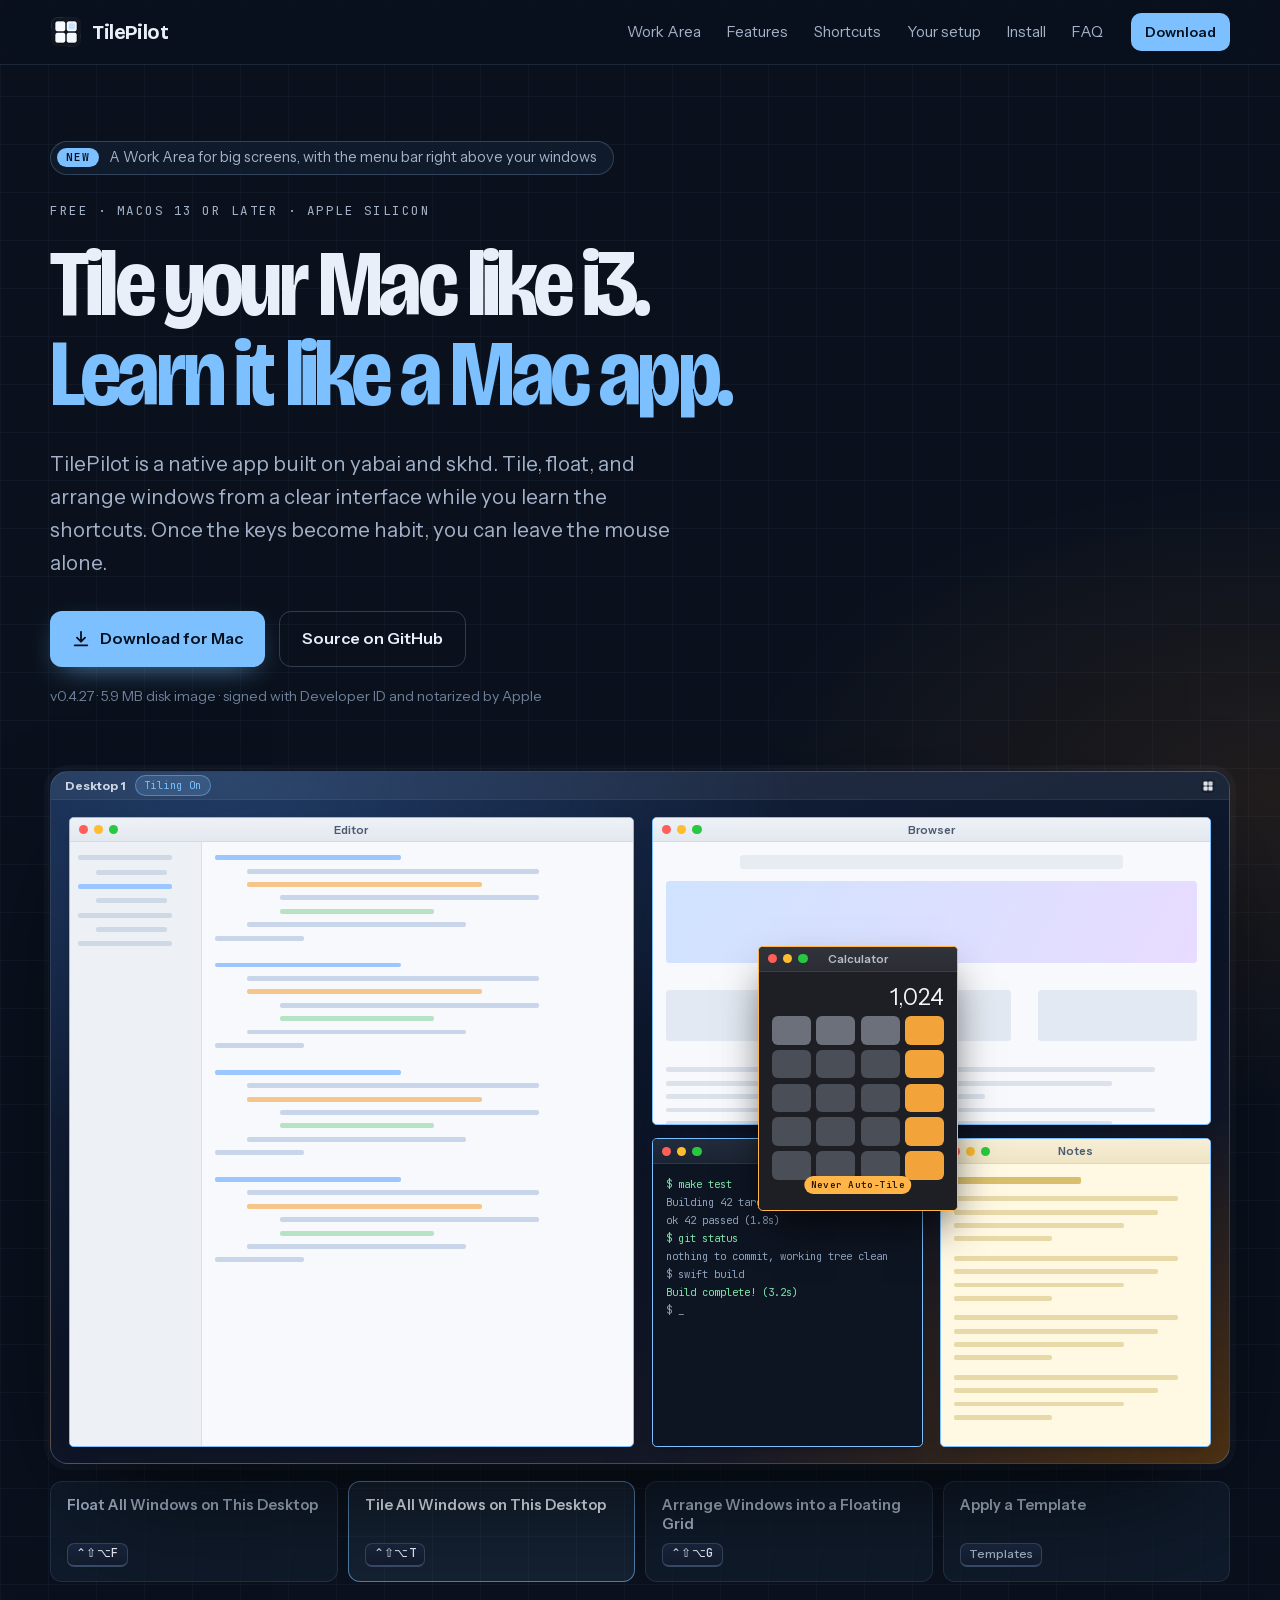
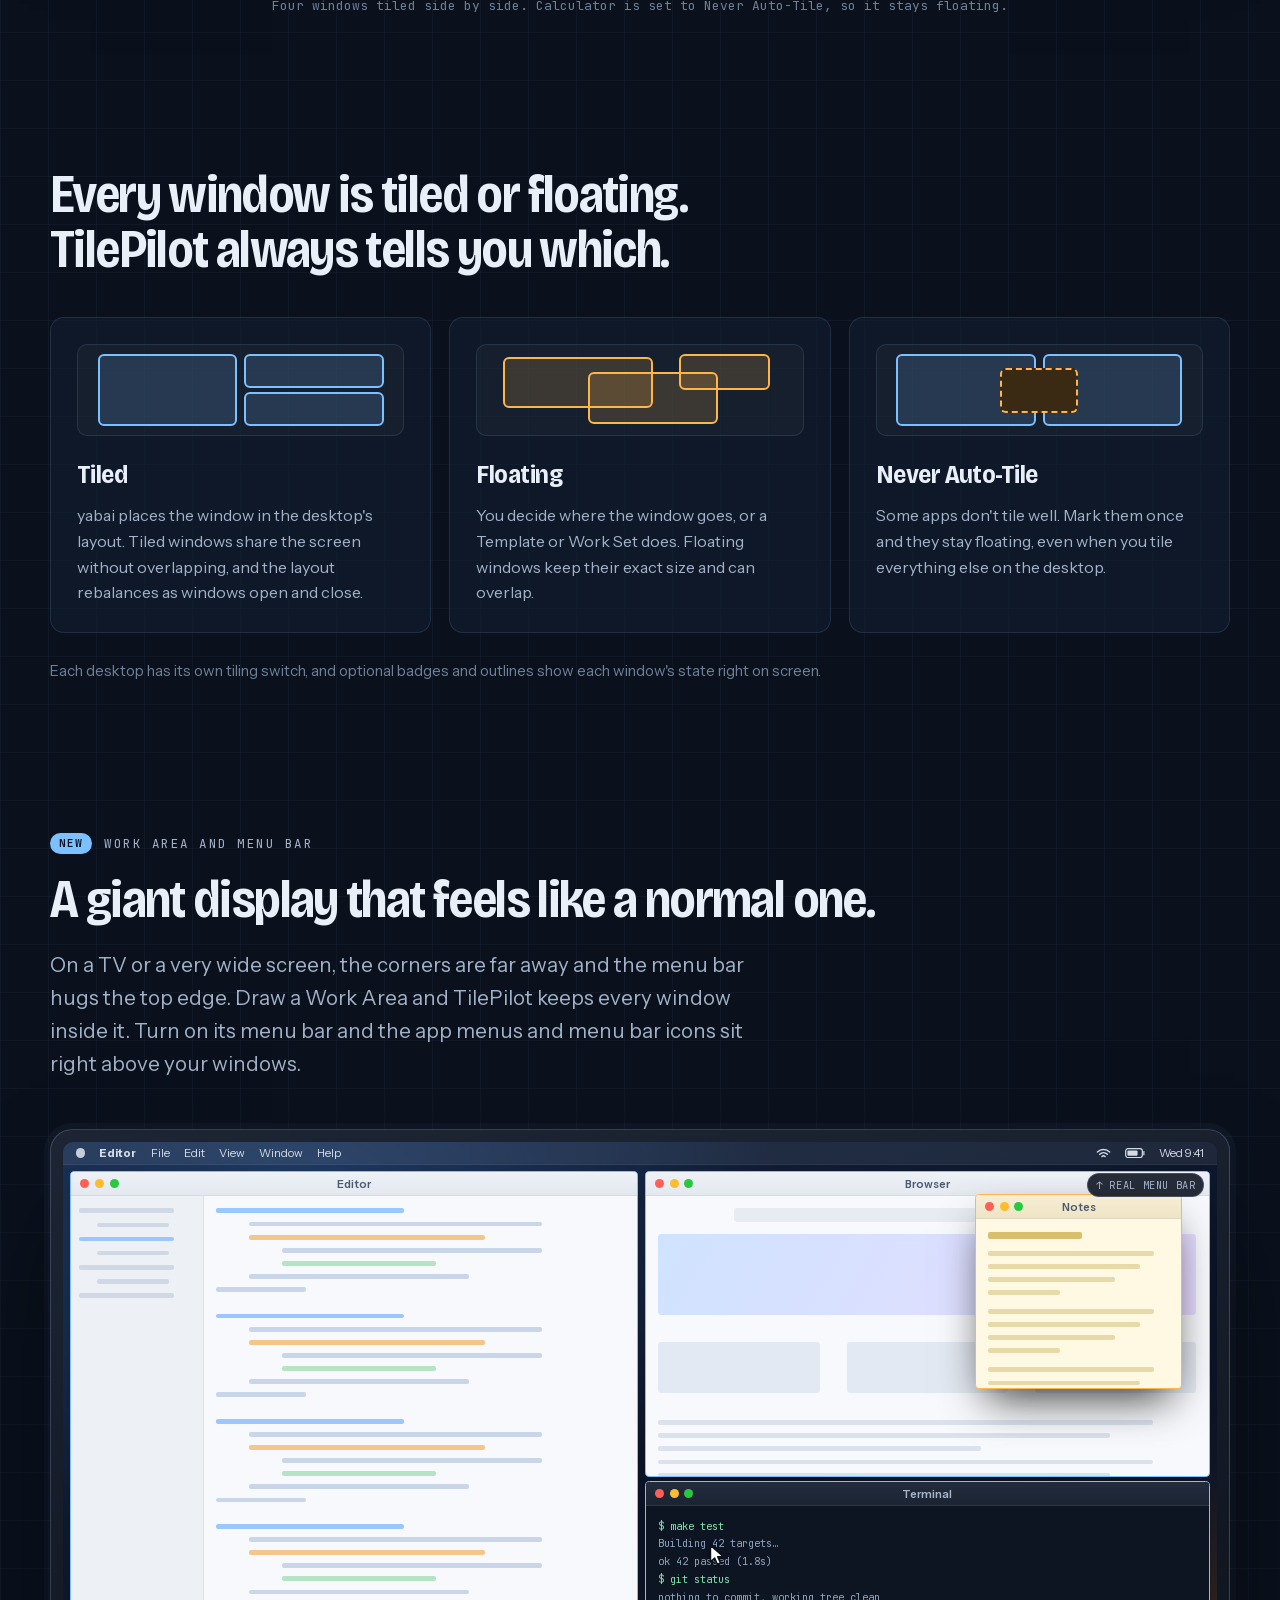
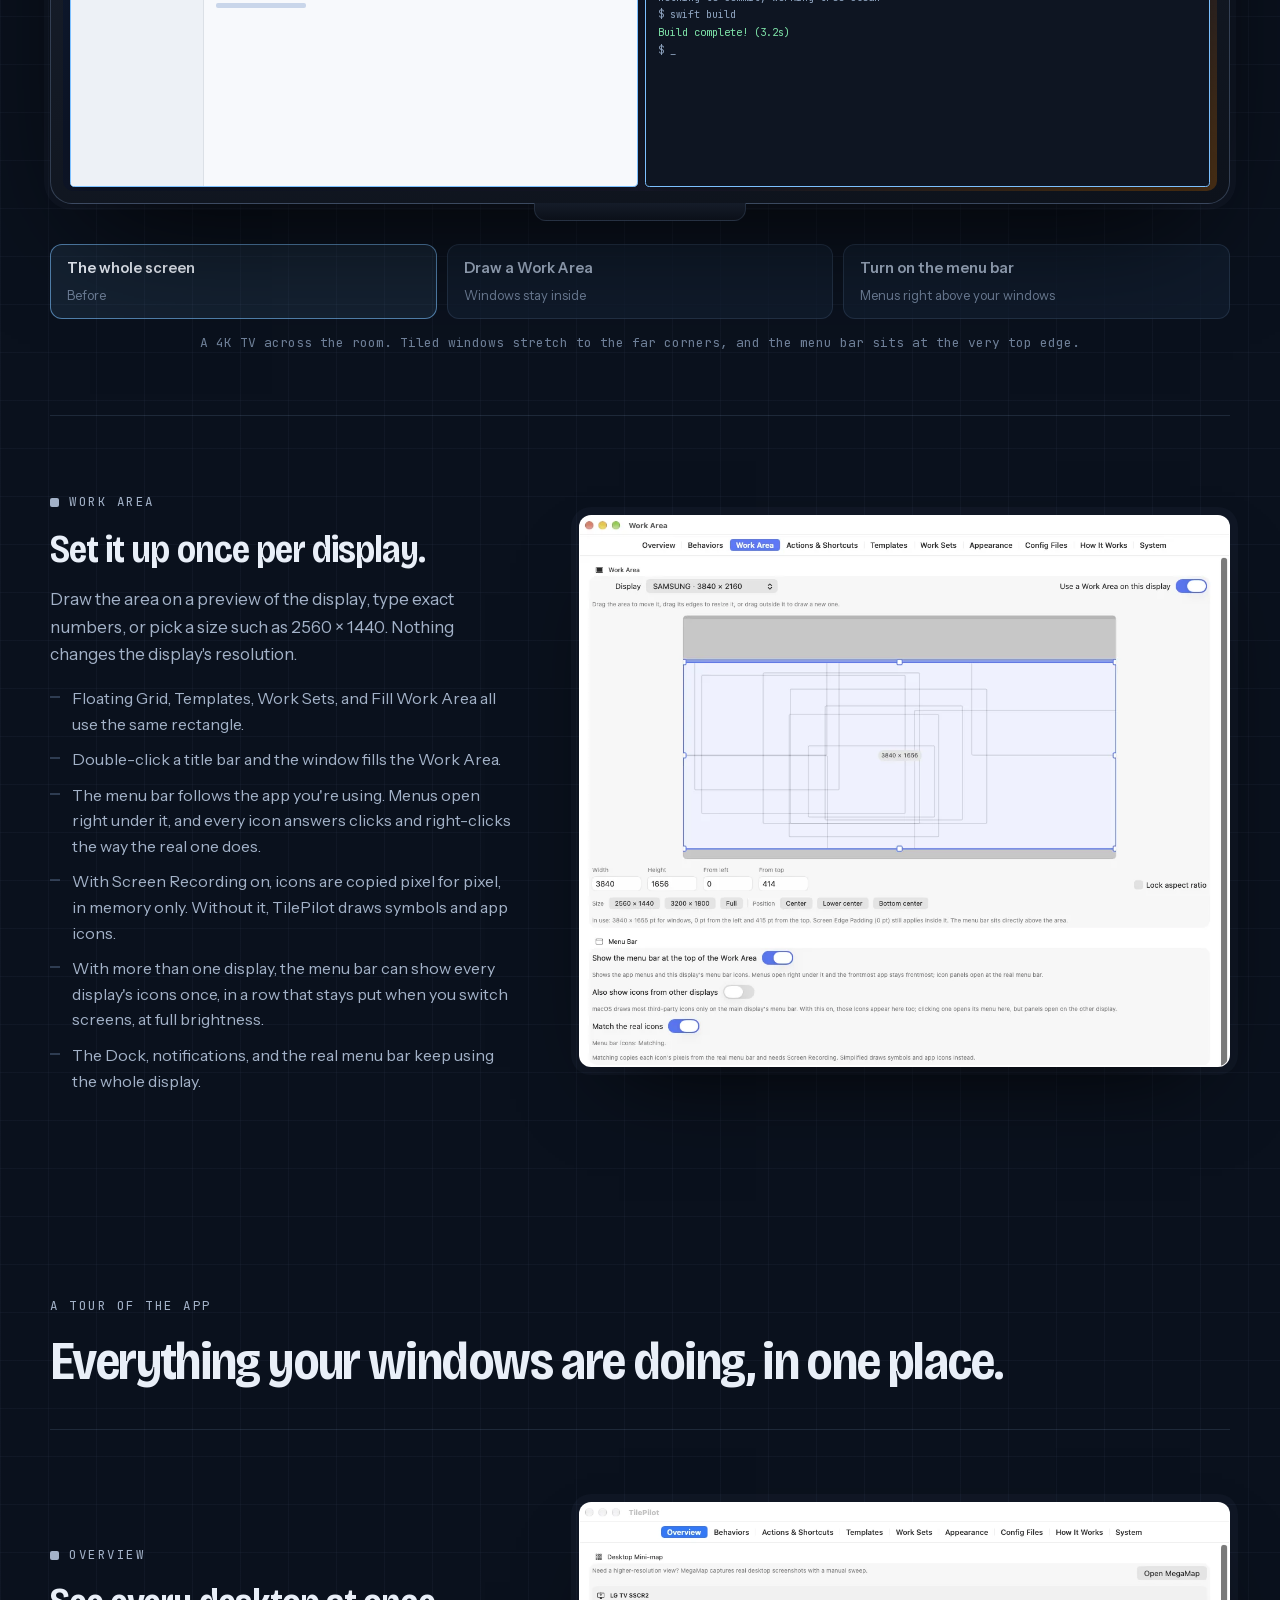
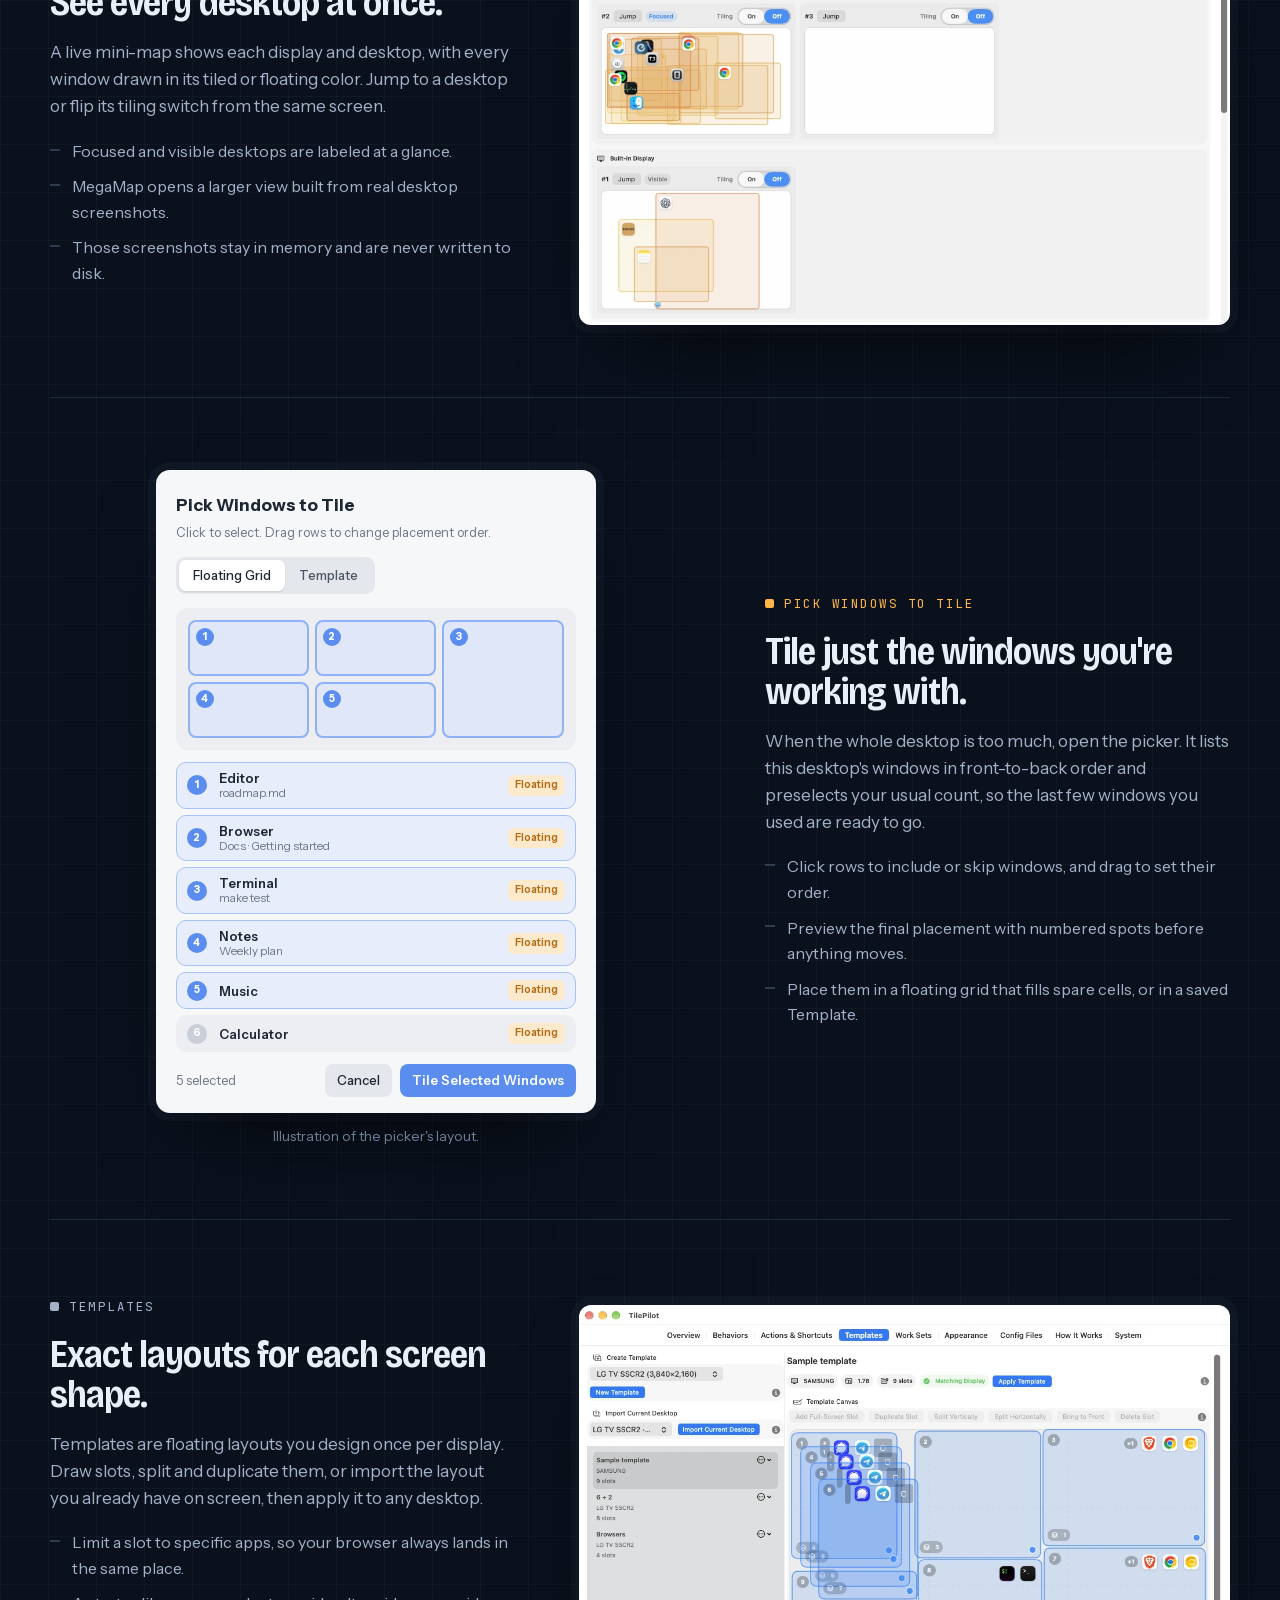
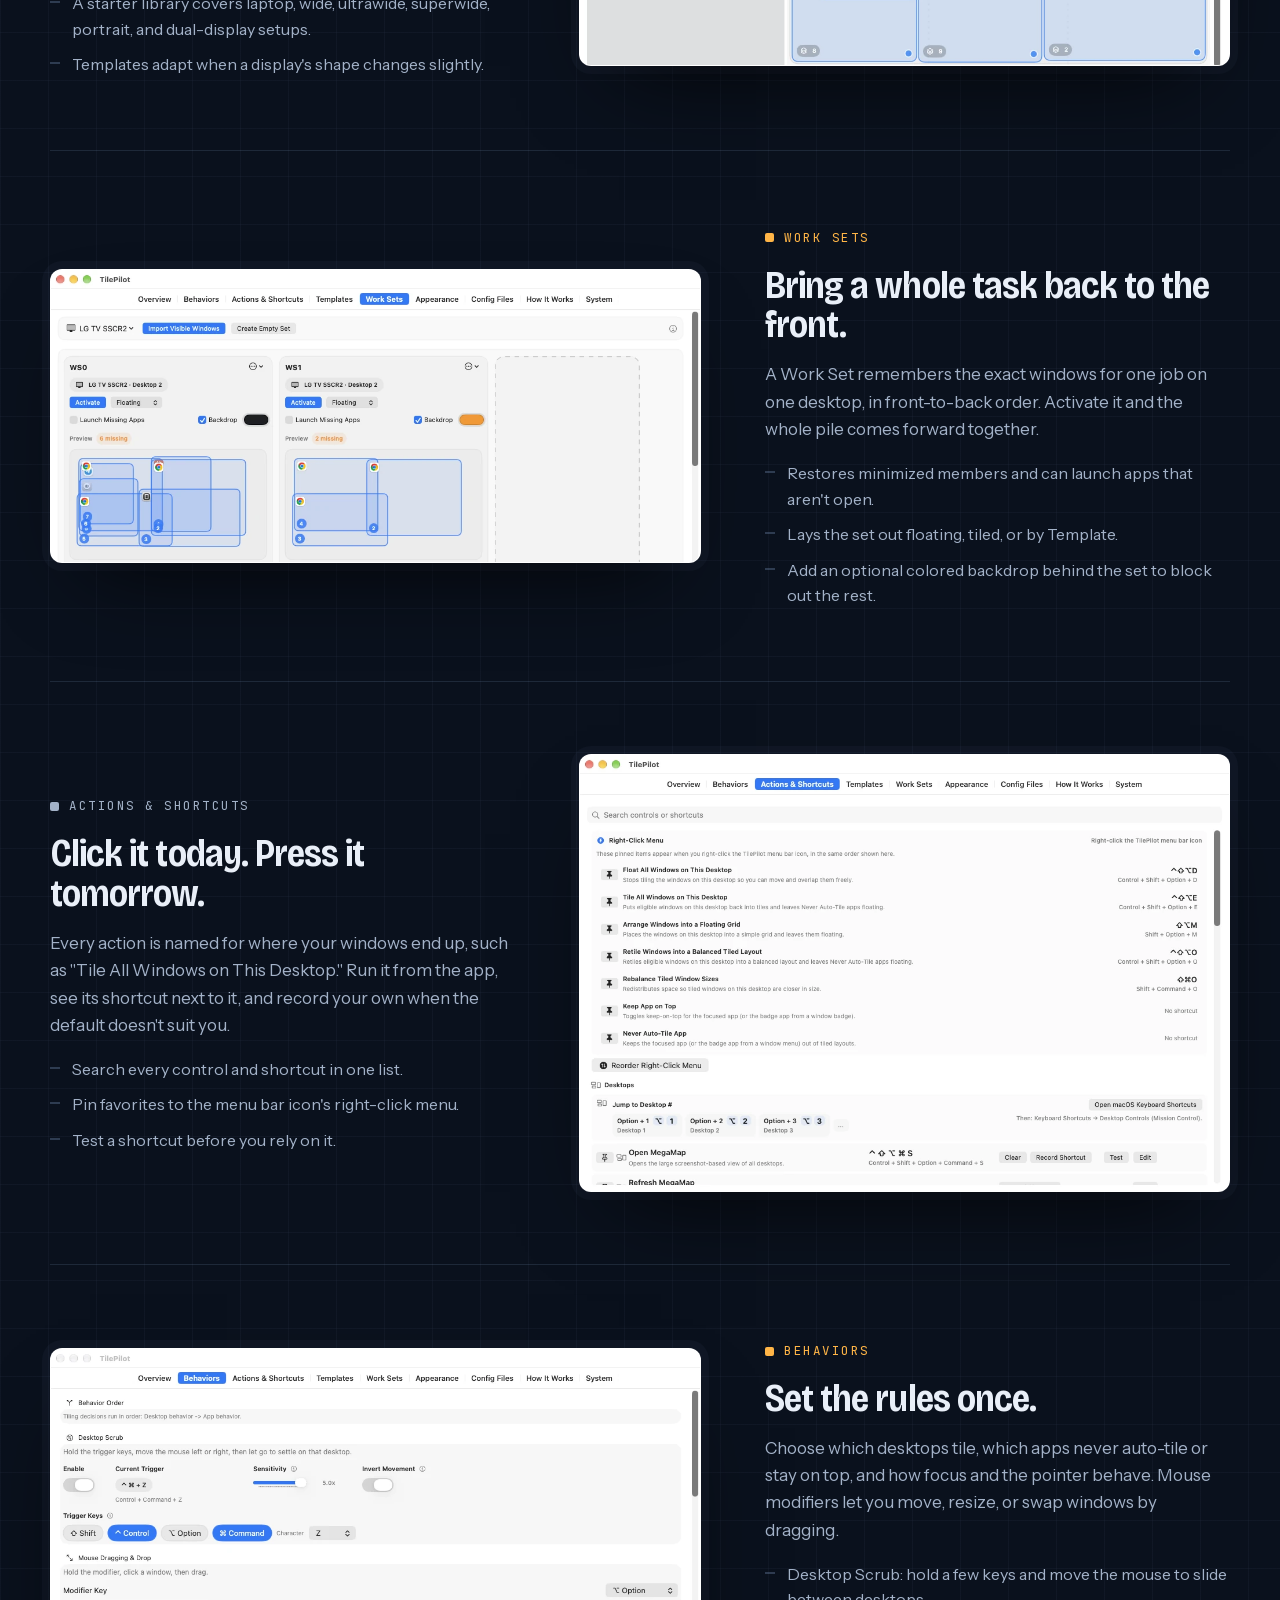
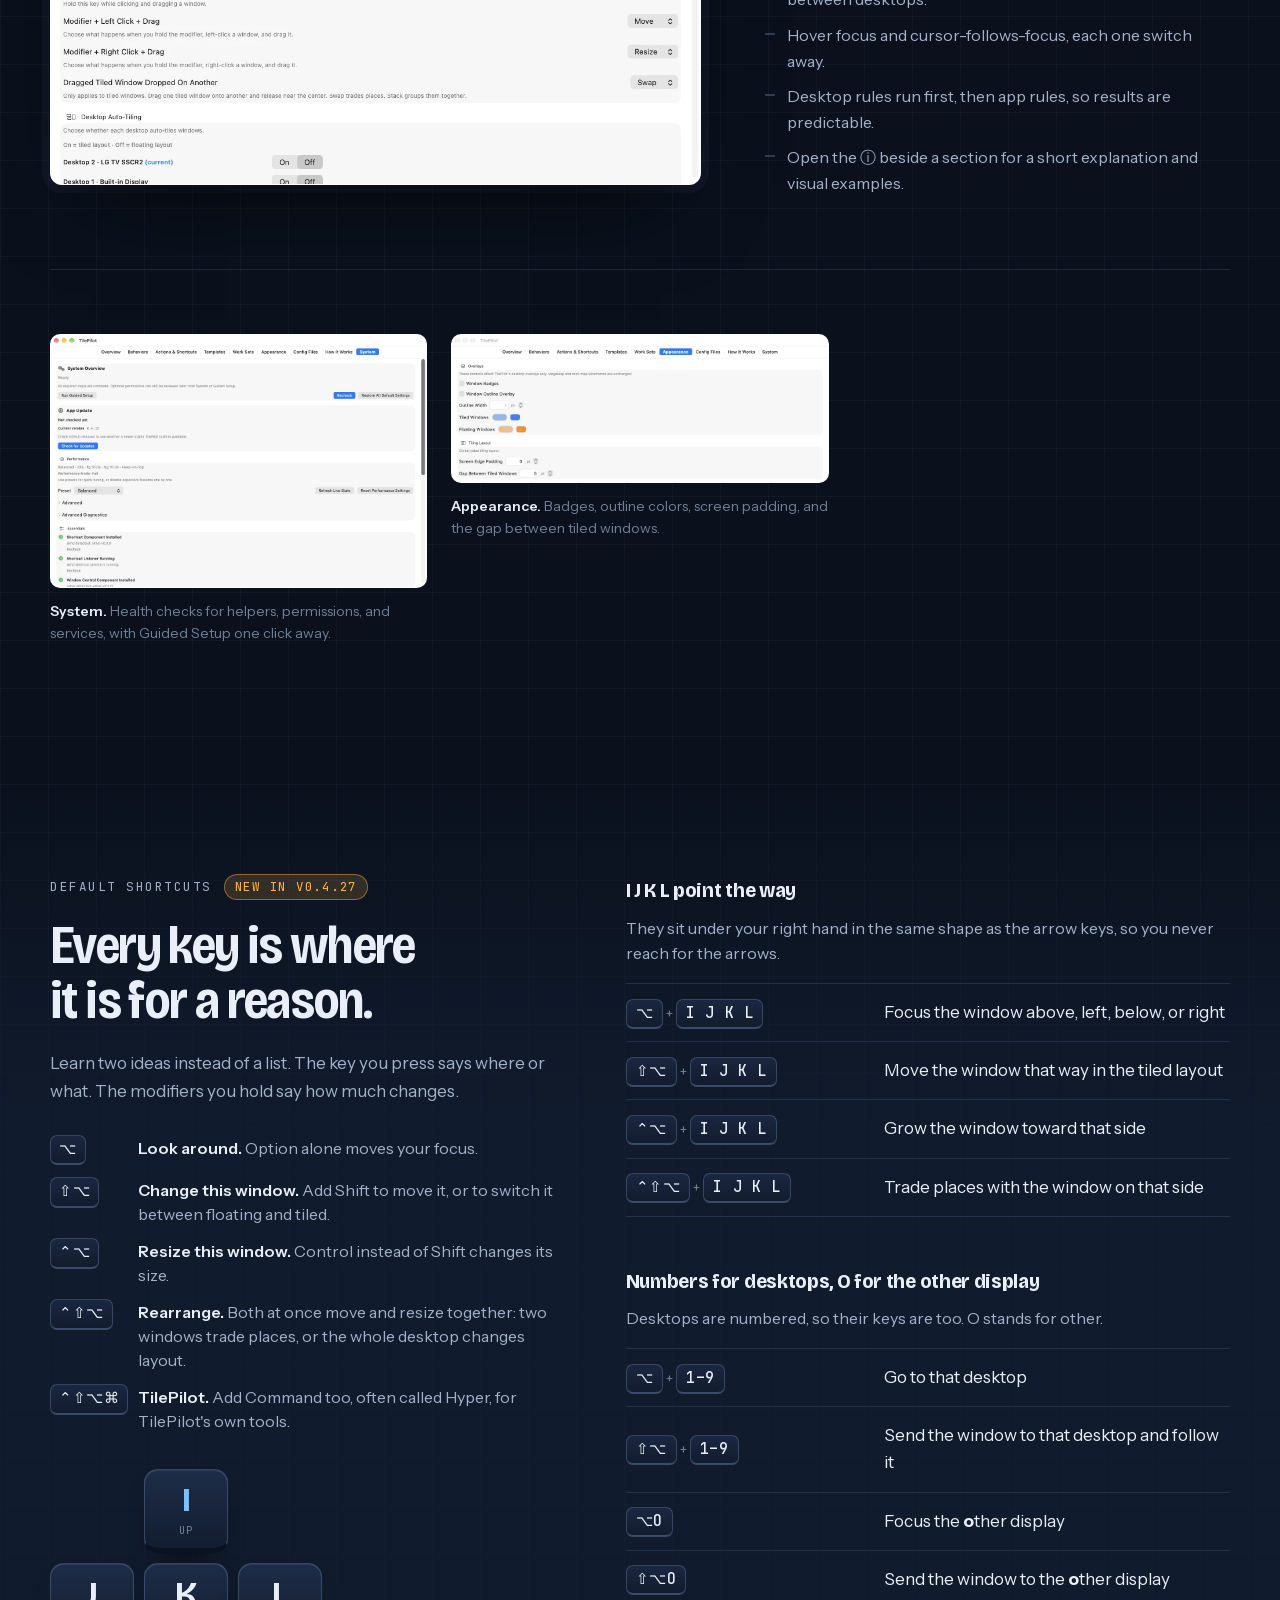
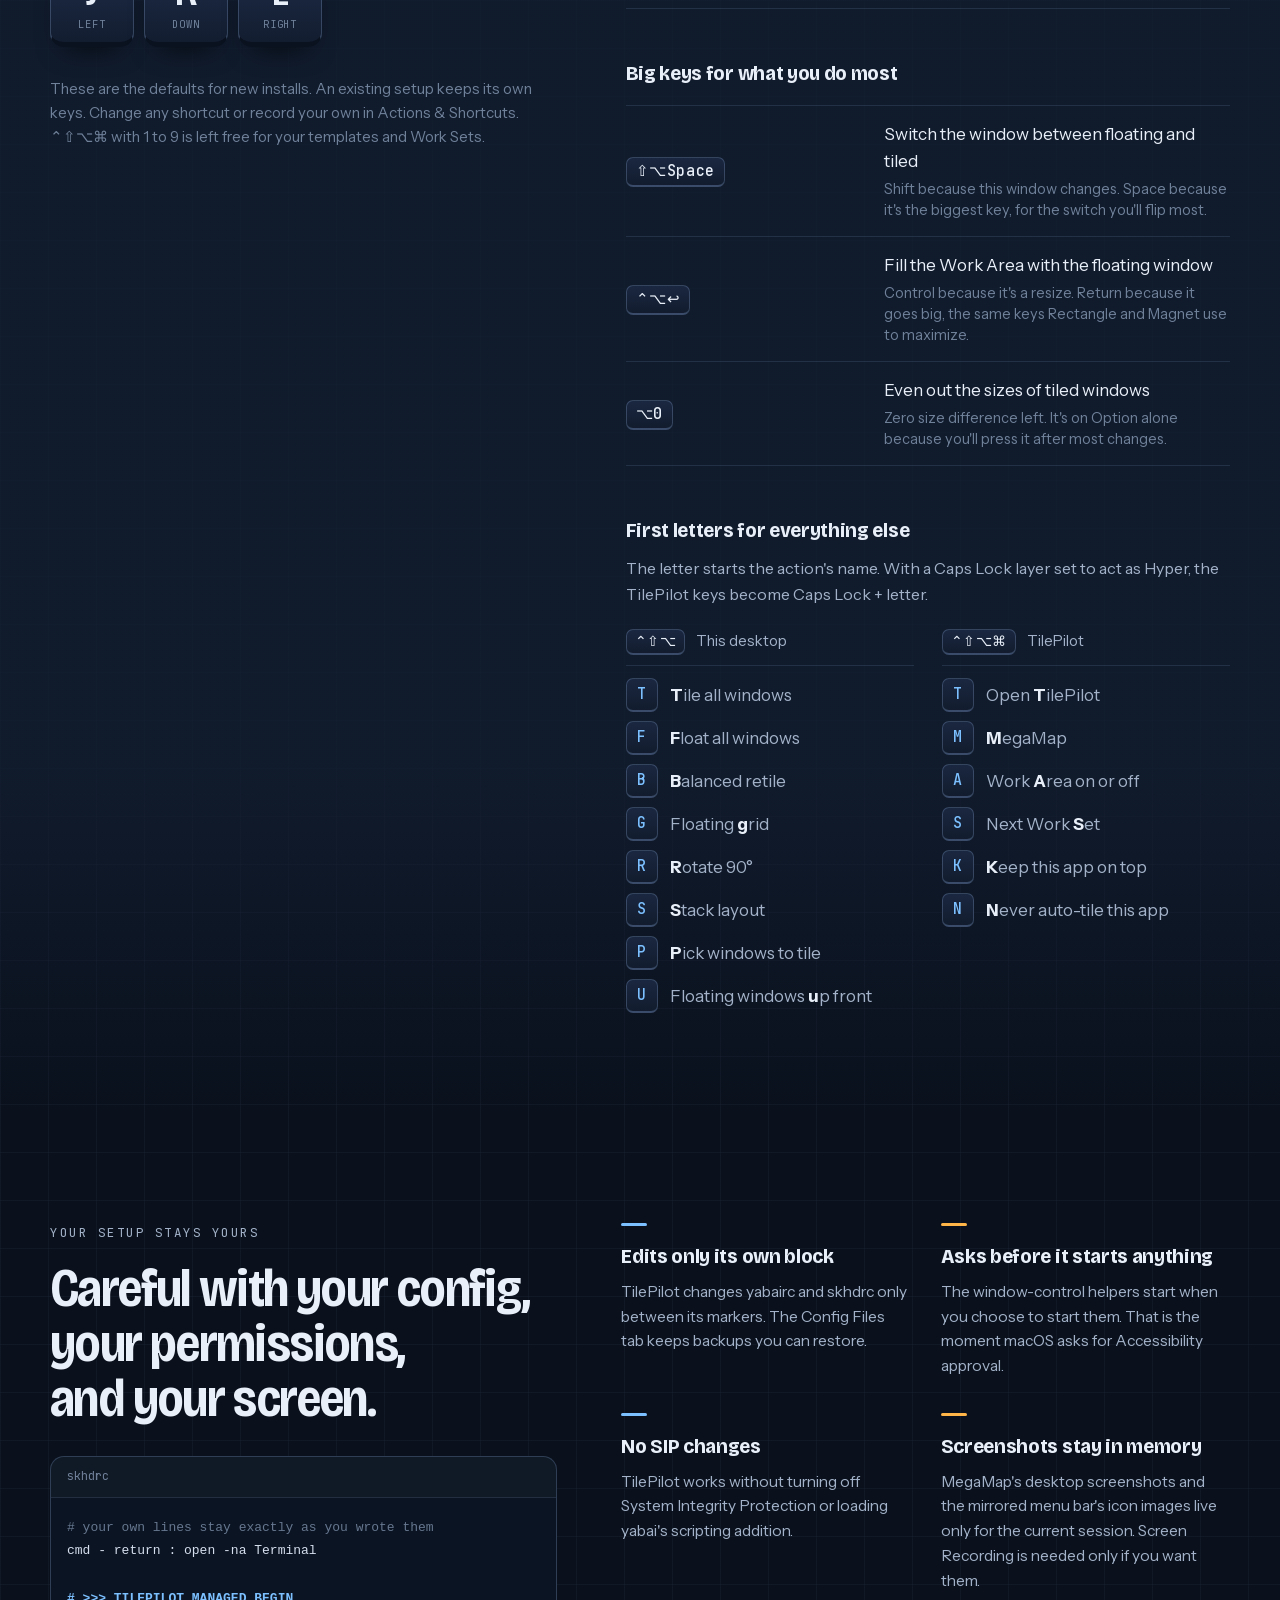
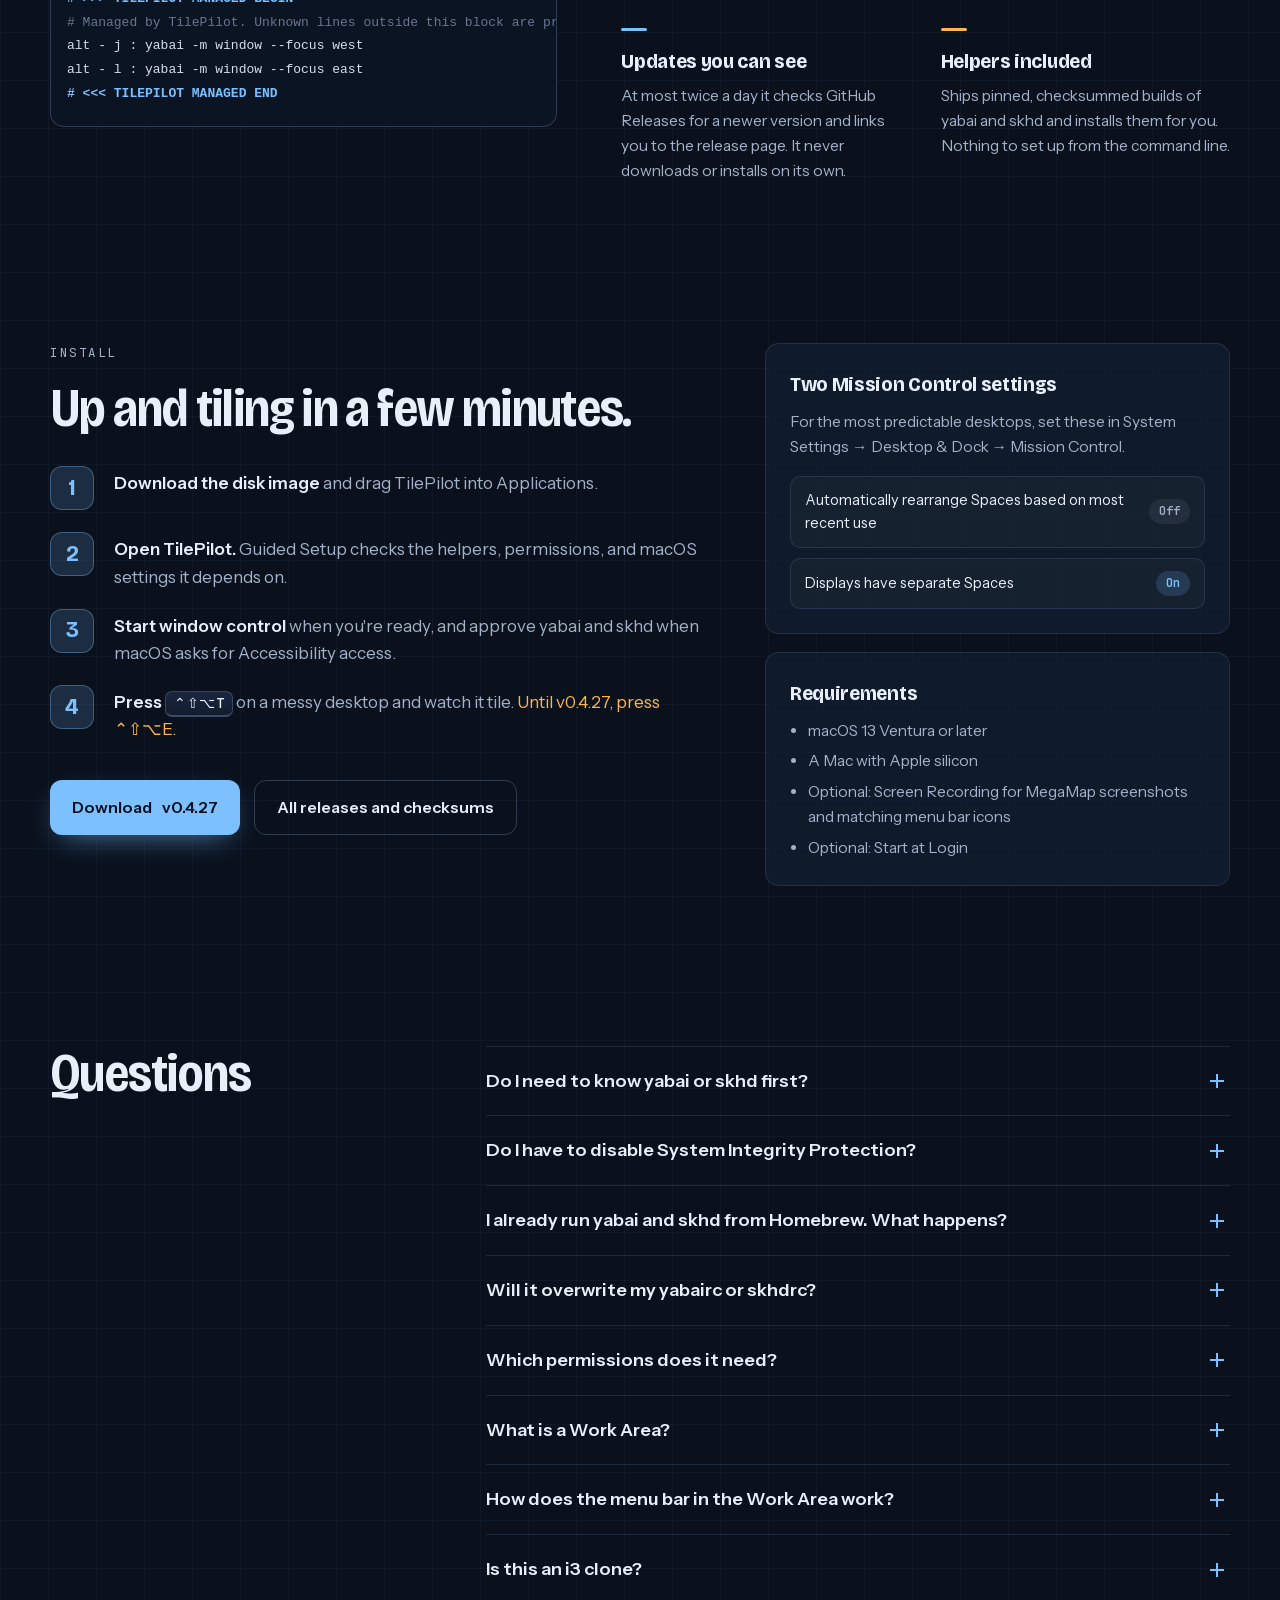
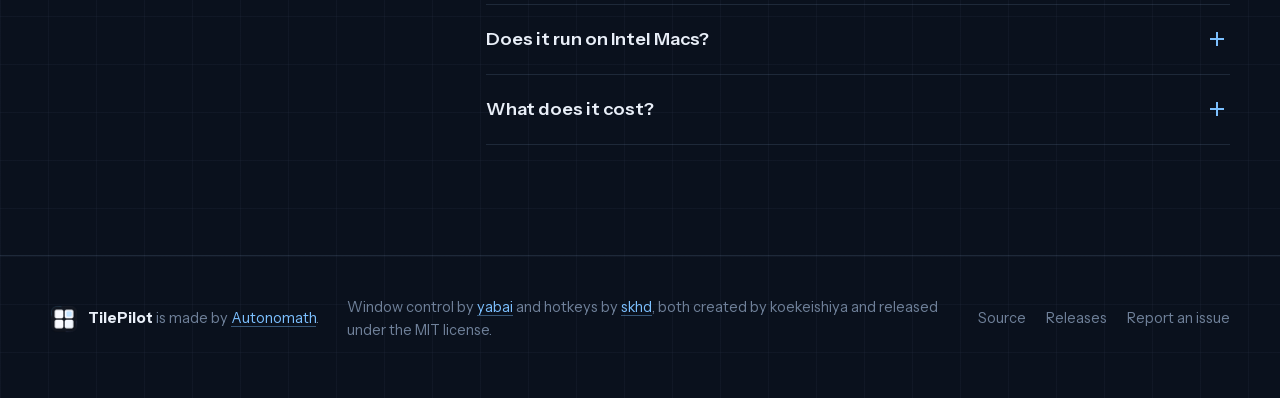
==== commit b0b36efb: "docs: point the website at v0.4.27" ====
--- a/website/index.html
+++ b/website/index.html
@@ -31,8 +31,8 @@
     "applicationCategory": "UtilitiesApplication",
     "operatingSystem": "macOS 13 or later on Apple silicon",
     "description": "A native macOS app that makes yabai and skhd window tiling approachable, with floating layout templates, Work Sets, and a shortcut learning surface.",
-    "softwareVersion": "0.4.26",
-    "downloadUrl": "https://github.com/autonomath/TilePilot/releases/download/v0.4.26/TilePilot-v0.4.26.dmg",
+    "softwareVersion": "0.4.27",
+    "downloadUrl": "https://github.com/autonomath/TilePilot/releases/download/v0.4.27/TilePilot-v0.4.27.dmg",
     "url": "https://autonomath.github.io/TilePilot/",
     "offers": { "@type": "Offer", "price": "0", "priceCurrency": "USD" },
     "publisher": { "@type": "Organization", "name": "Autonomath", "url": "https://autonomath.github.io/" }
@@ -56,7 +56,7 @@
         <a href="#install">Install</a>
         <a href="#faq">FAQ</a>
       </nav>
-      <a class="btn btn-small" data-release="dmg" href="https://github.com/autonomath/TilePilot/releases/download/v0.4.26/TilePilot-v0.4.26.dmg">Download</a>
+      <a class="btn btn-small" data-release="dmg" href="https://github.com/autonomath/TilePilot/releases/download/v0.4.27/TilePilot-v0.4.27.dmg">Download</a>
     </div>
   </header>
 
@@ -69,13 +69,13 @@
           <h1>Tile your Mac like i3.<br><em>Learn it like a Mac app.</em></h1>
           <p class="lede">TilePilot is a native app built on yabai and skhd. Tile, float, and arrange windows from a clear interface while you learn the shortcuts. Once the keys become habit, you can leave the mouse alone.</p>
           <div class="cta-row">
-            <a class="btn btn-primary" data-release="dmg" href="https://github.com/autonomath/TilePilot/releases/download/v0.4.26/TilePilot-v0.4.26.dmg">
+            <a class="btn btn-primary" data-release="dmg" href="https://github.com/autonomath/TilePilot/releases/download/v0.4.27/TilePilot-v0.4.27.dmg">
               <svg viewBox="0 0 20 20" aria-hidden="true"><path d="M10 2v11m0 0-4.5-4.5M10 13l4.5-4.5M3 17h14" fill="none" stroke="currentColor" stroke-width="2" stroke-linecap="round" stroke-linejoin="round"/></svg>
               Download for Mac
             </a>
             <a class="btn btn-ghost" href="https://github.com/autonomath/TilePilot">Source on GitHub</a>
           </div>
-          <p class="fine"><span data-release="version">v0.4.26</span> · <span data-release="size">5.9 MB</span> disk image · signed with Developer ID and notarized by Apple</p>
+          <p class="fine"><span data-release="version">v0.4.27</span> · <span data-release="size">5.9 MB</span> disk image · signed with Developer ID and notarized by Apple</p>
         </div>
 
         <figure class="demo" id="demo" aria-labelledby="demo-caption">
@@ -462,7 +462,7 @@
             <li><b>Press <kbd>⌃⇧⌥T</kbd></b> on a messy desktop and watch it tile.<span class="soon" data-until="v0.4.27"> Until v0.4.27, press ⌃⇧⌥E.</span></li>
           </ol>
           <div class="cta-row">
-            <a class="btn btn-primary" data-release="dmg" href="https://github.com/autonomath/TilePilot/releases/download/v0.4.26/TilePilot-v0.4.26.dmg">Download <span data-release="version">v0.4.26</span></a>
+            <a class="btn btn-primary" data-release="dmg" href="https://github.com/autonomath/TilePilot/releases/download/v0.4.27/TilePilot-v0.4.27.dmg">Download <span data-release="version">v0.4.27</span></a>
             <a class="btn btn-ghost" href="https://github.com/autonomath/TilePilot/releases">All releases and checksums</a>
           </div>
         </div>
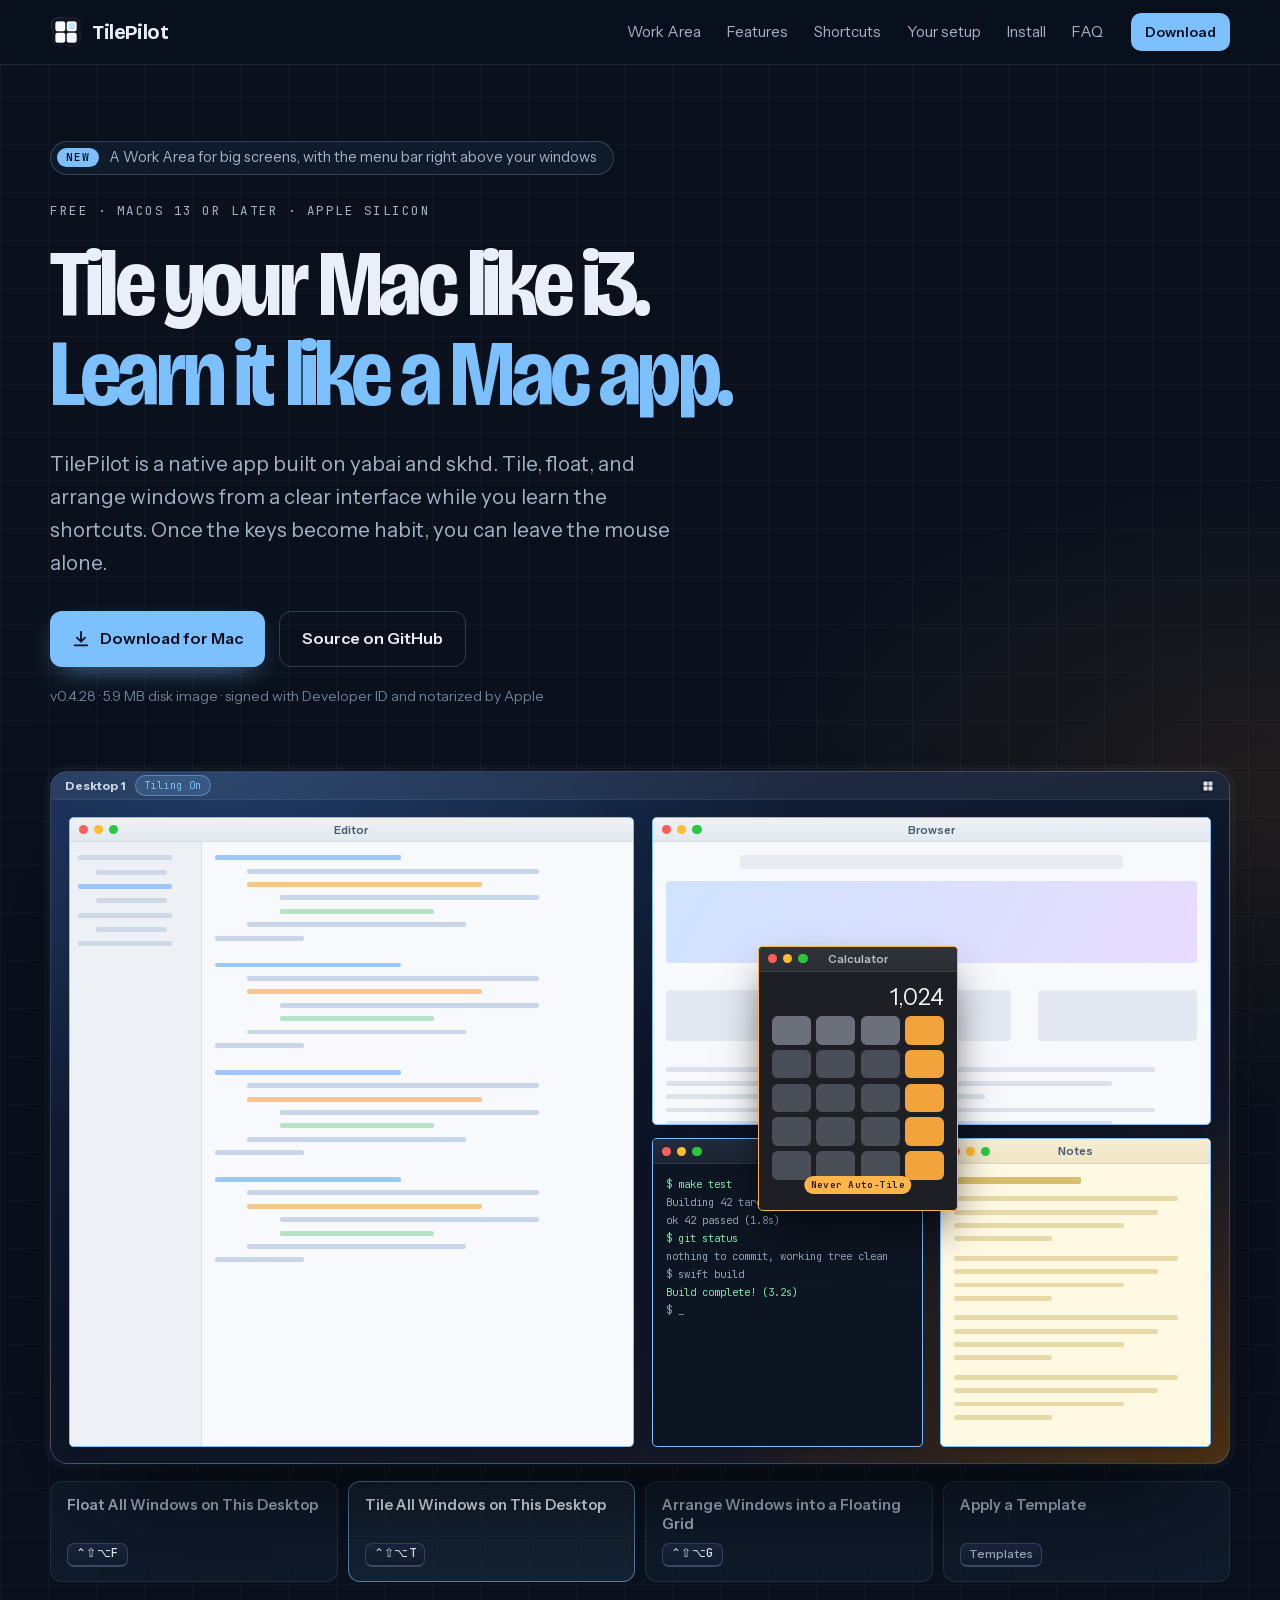
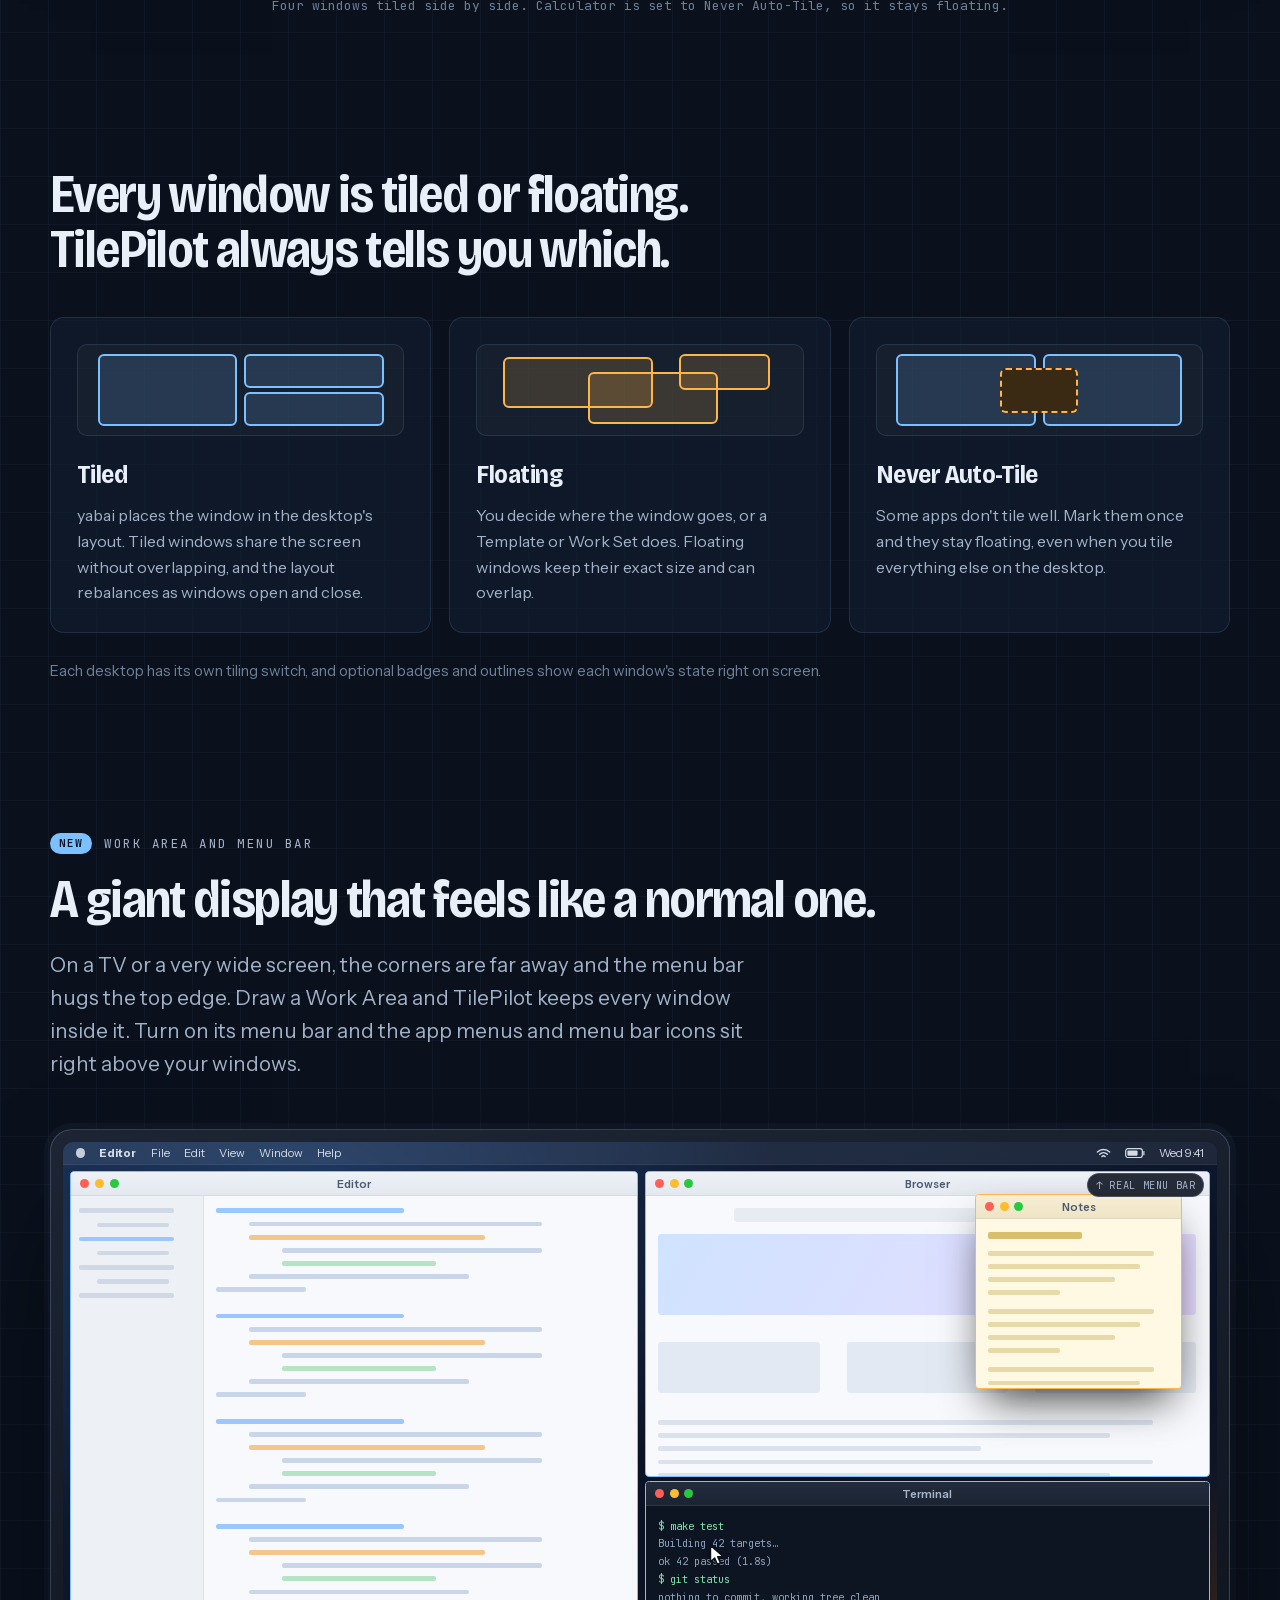
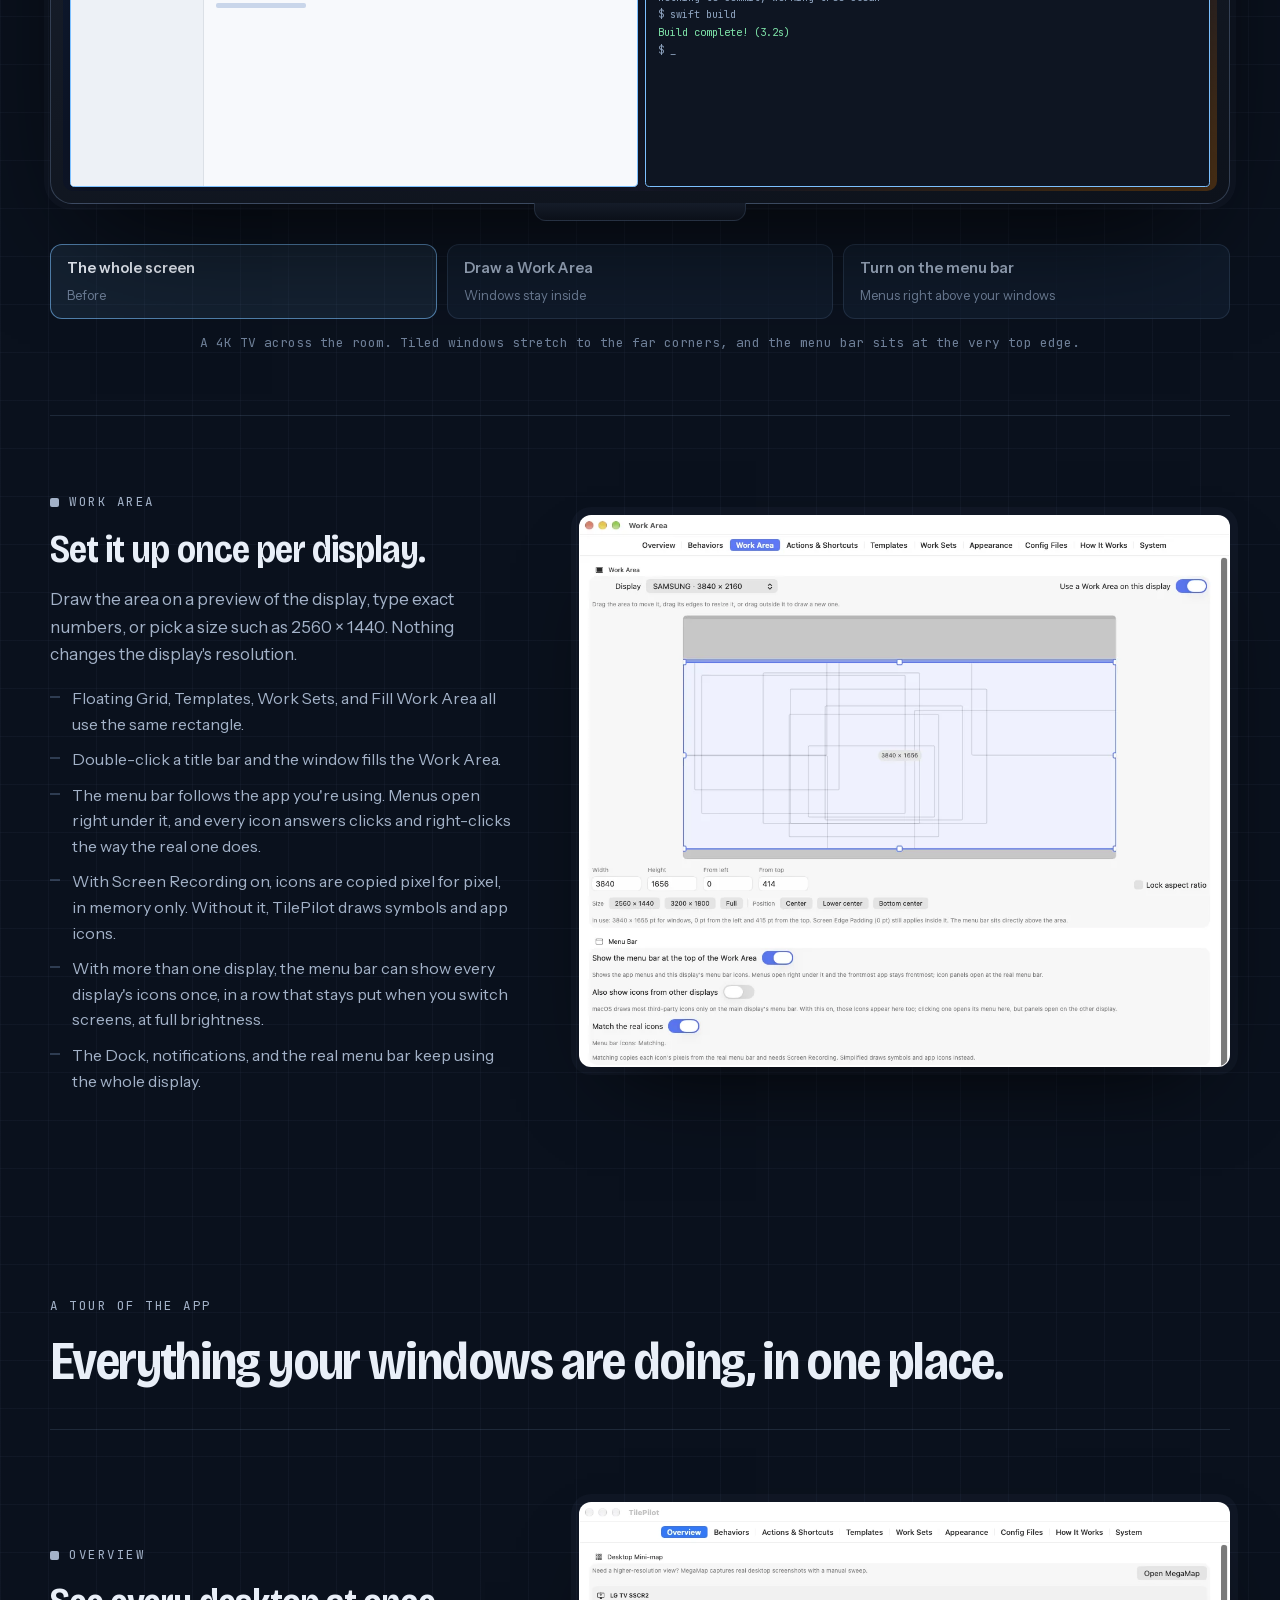
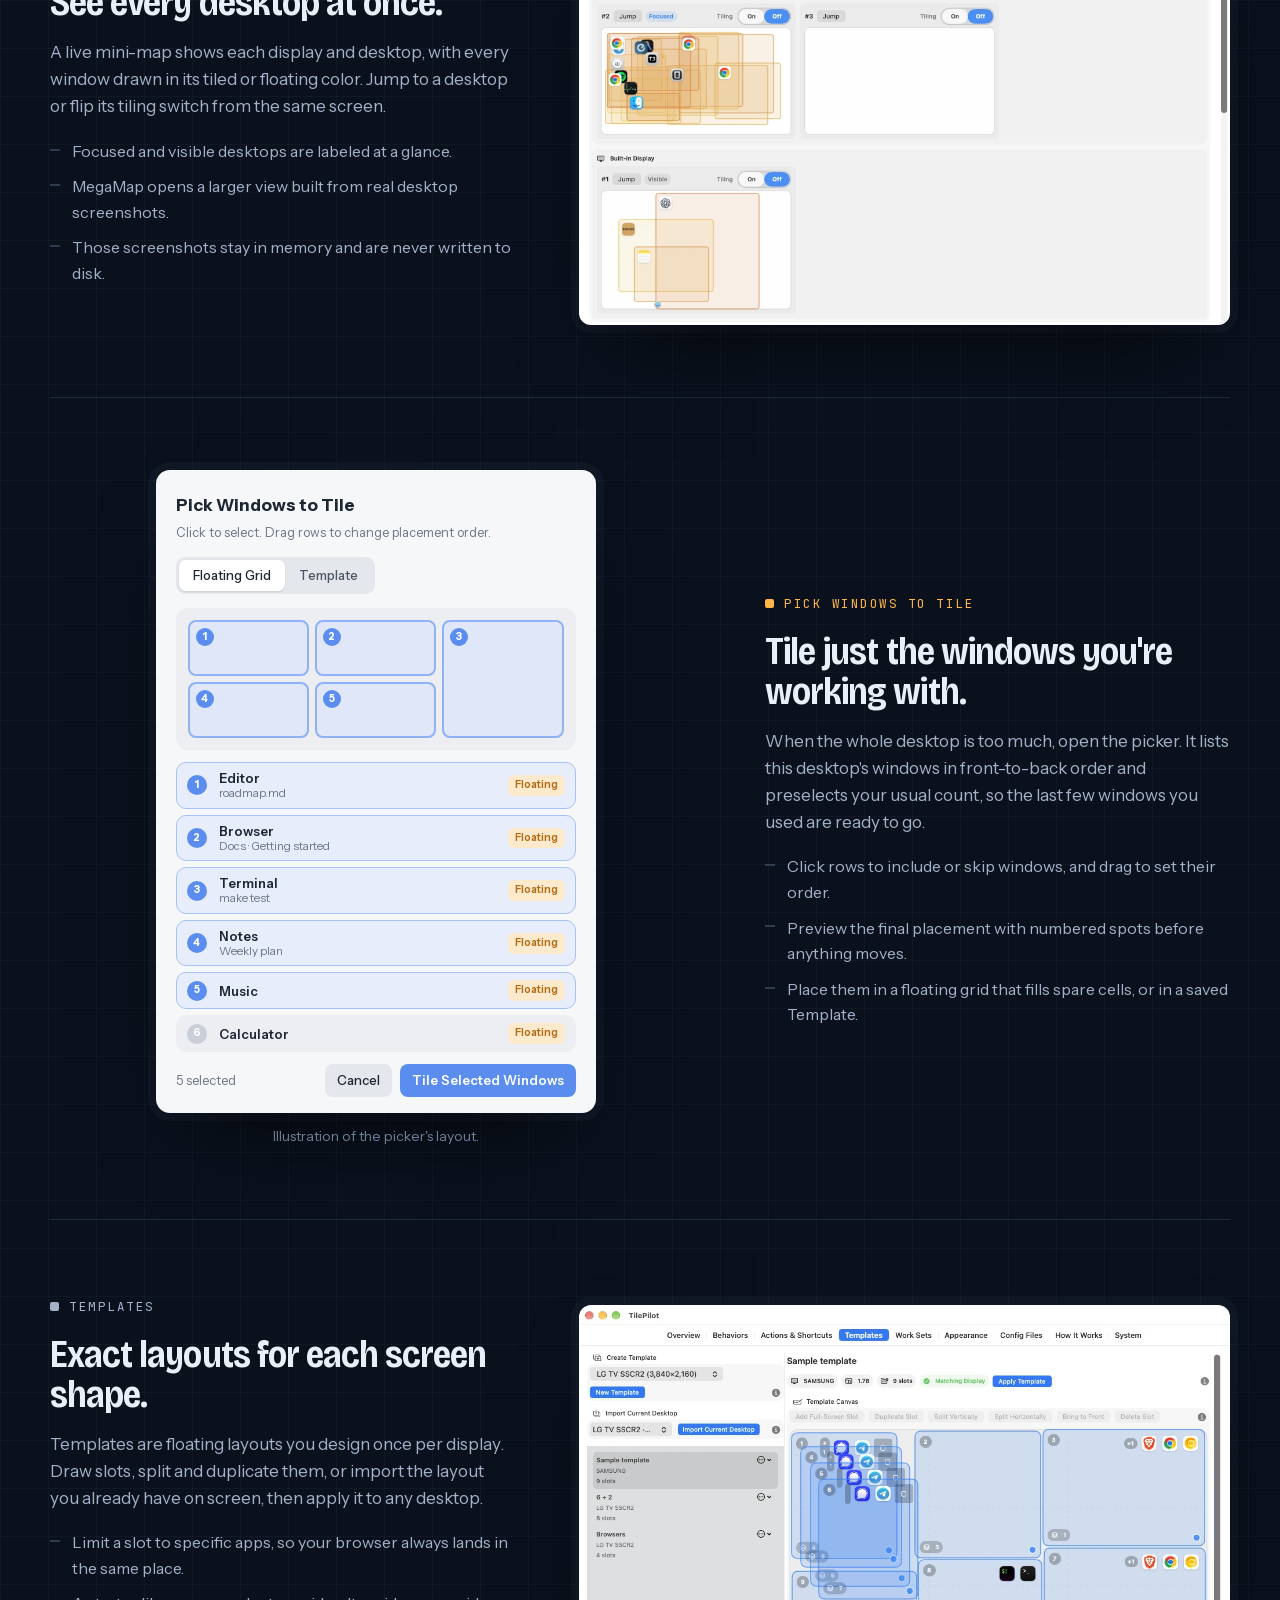
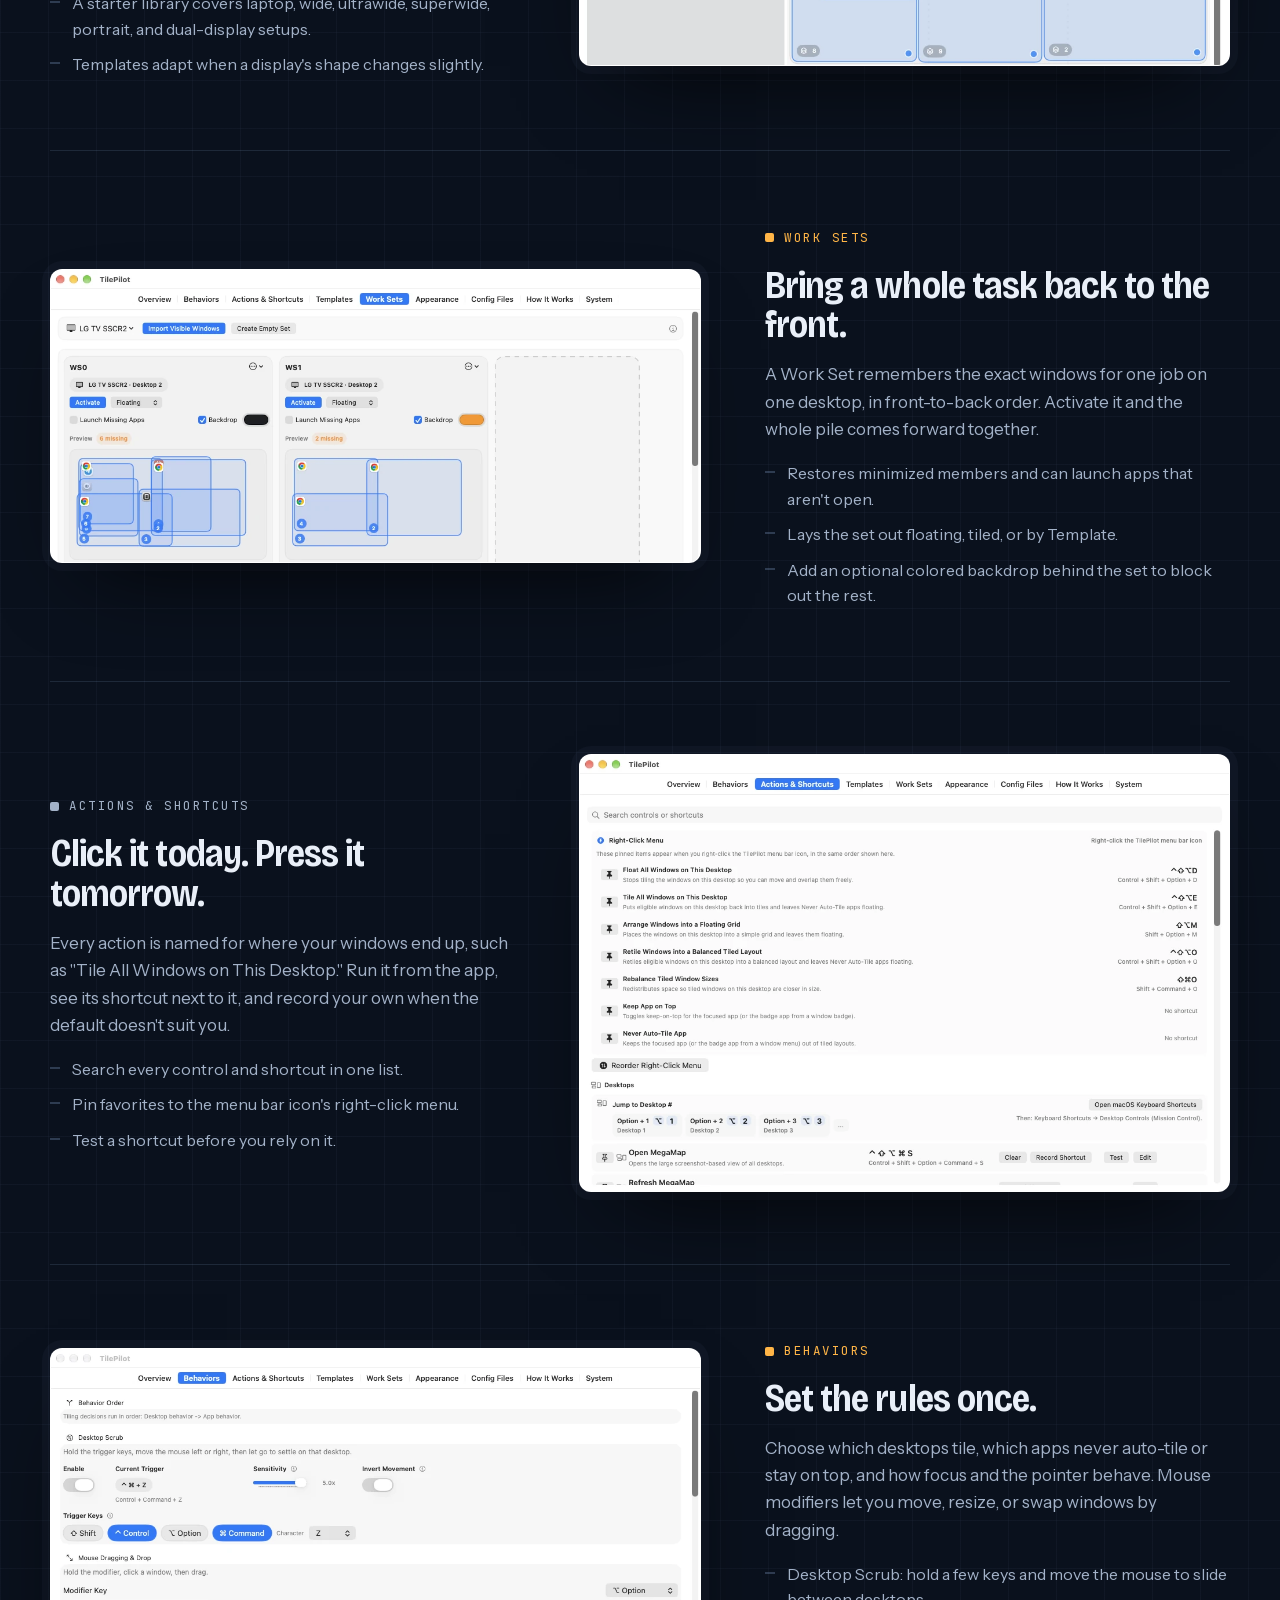
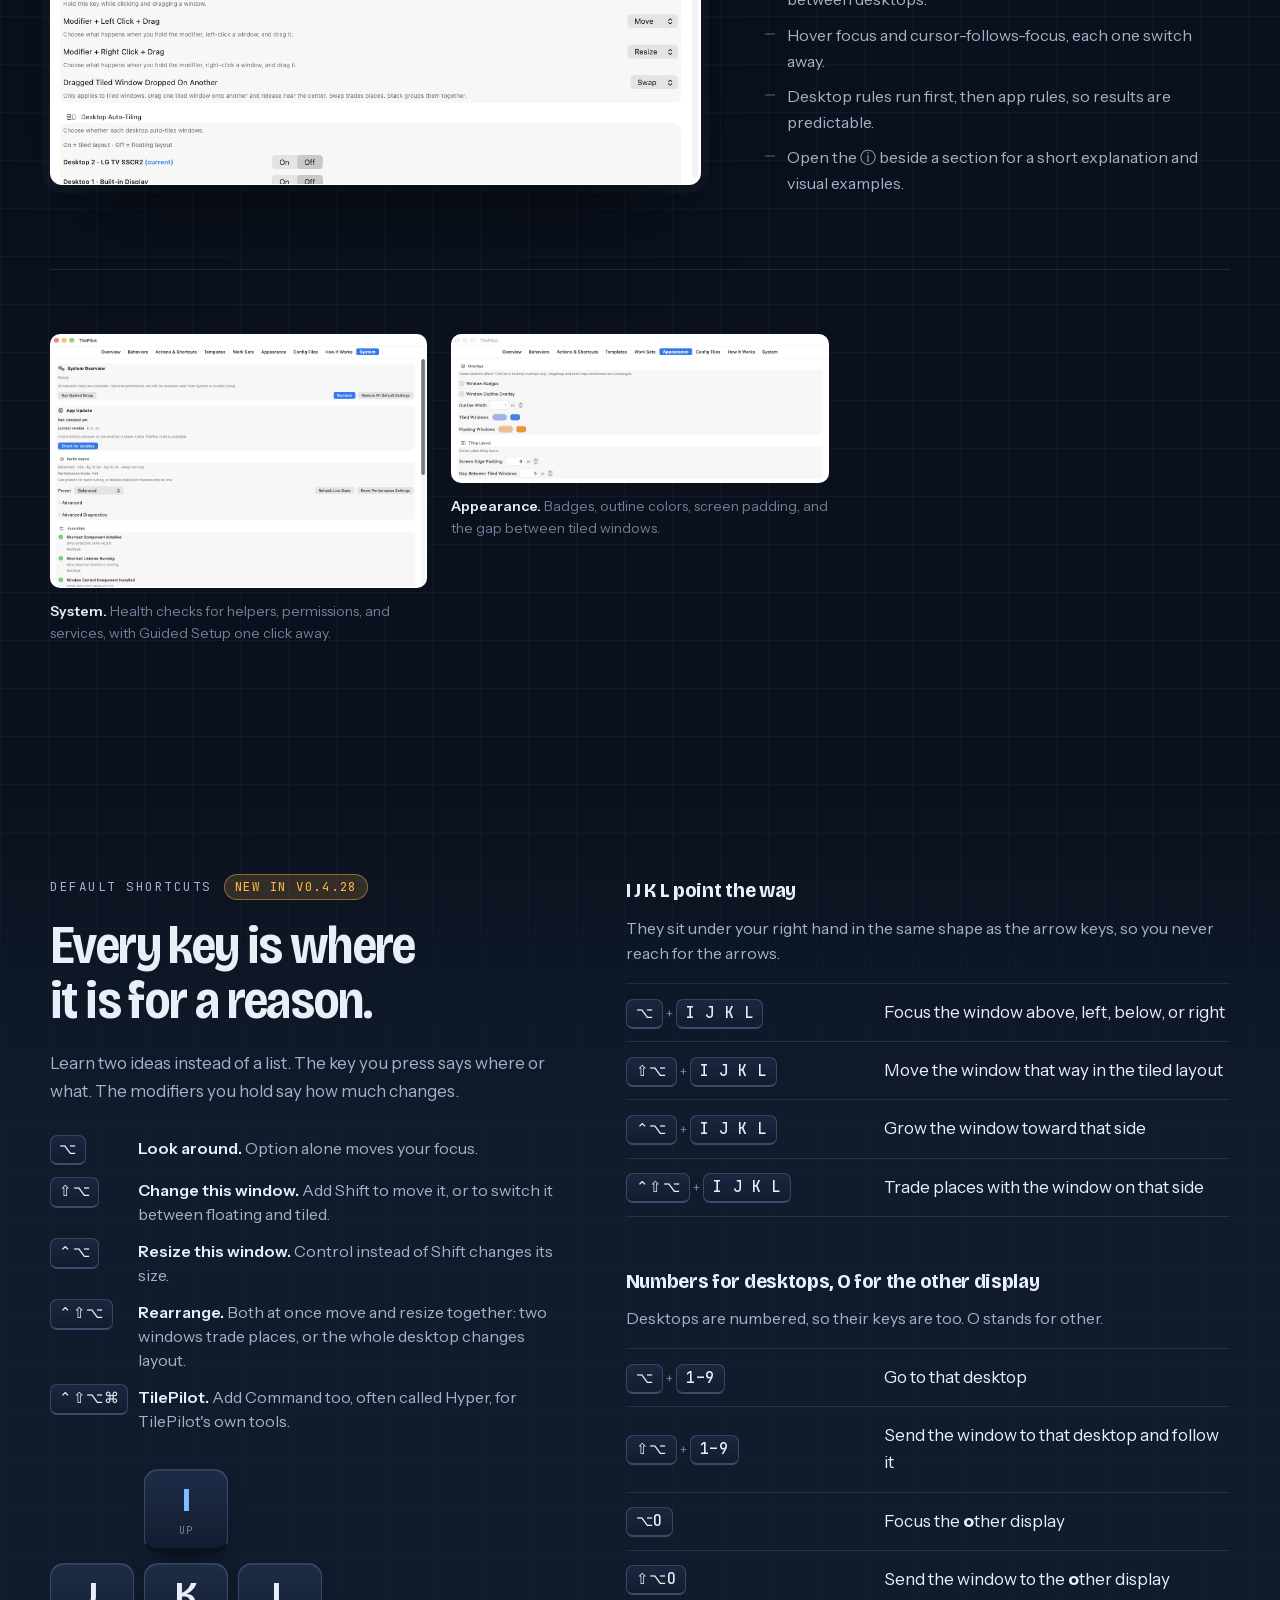
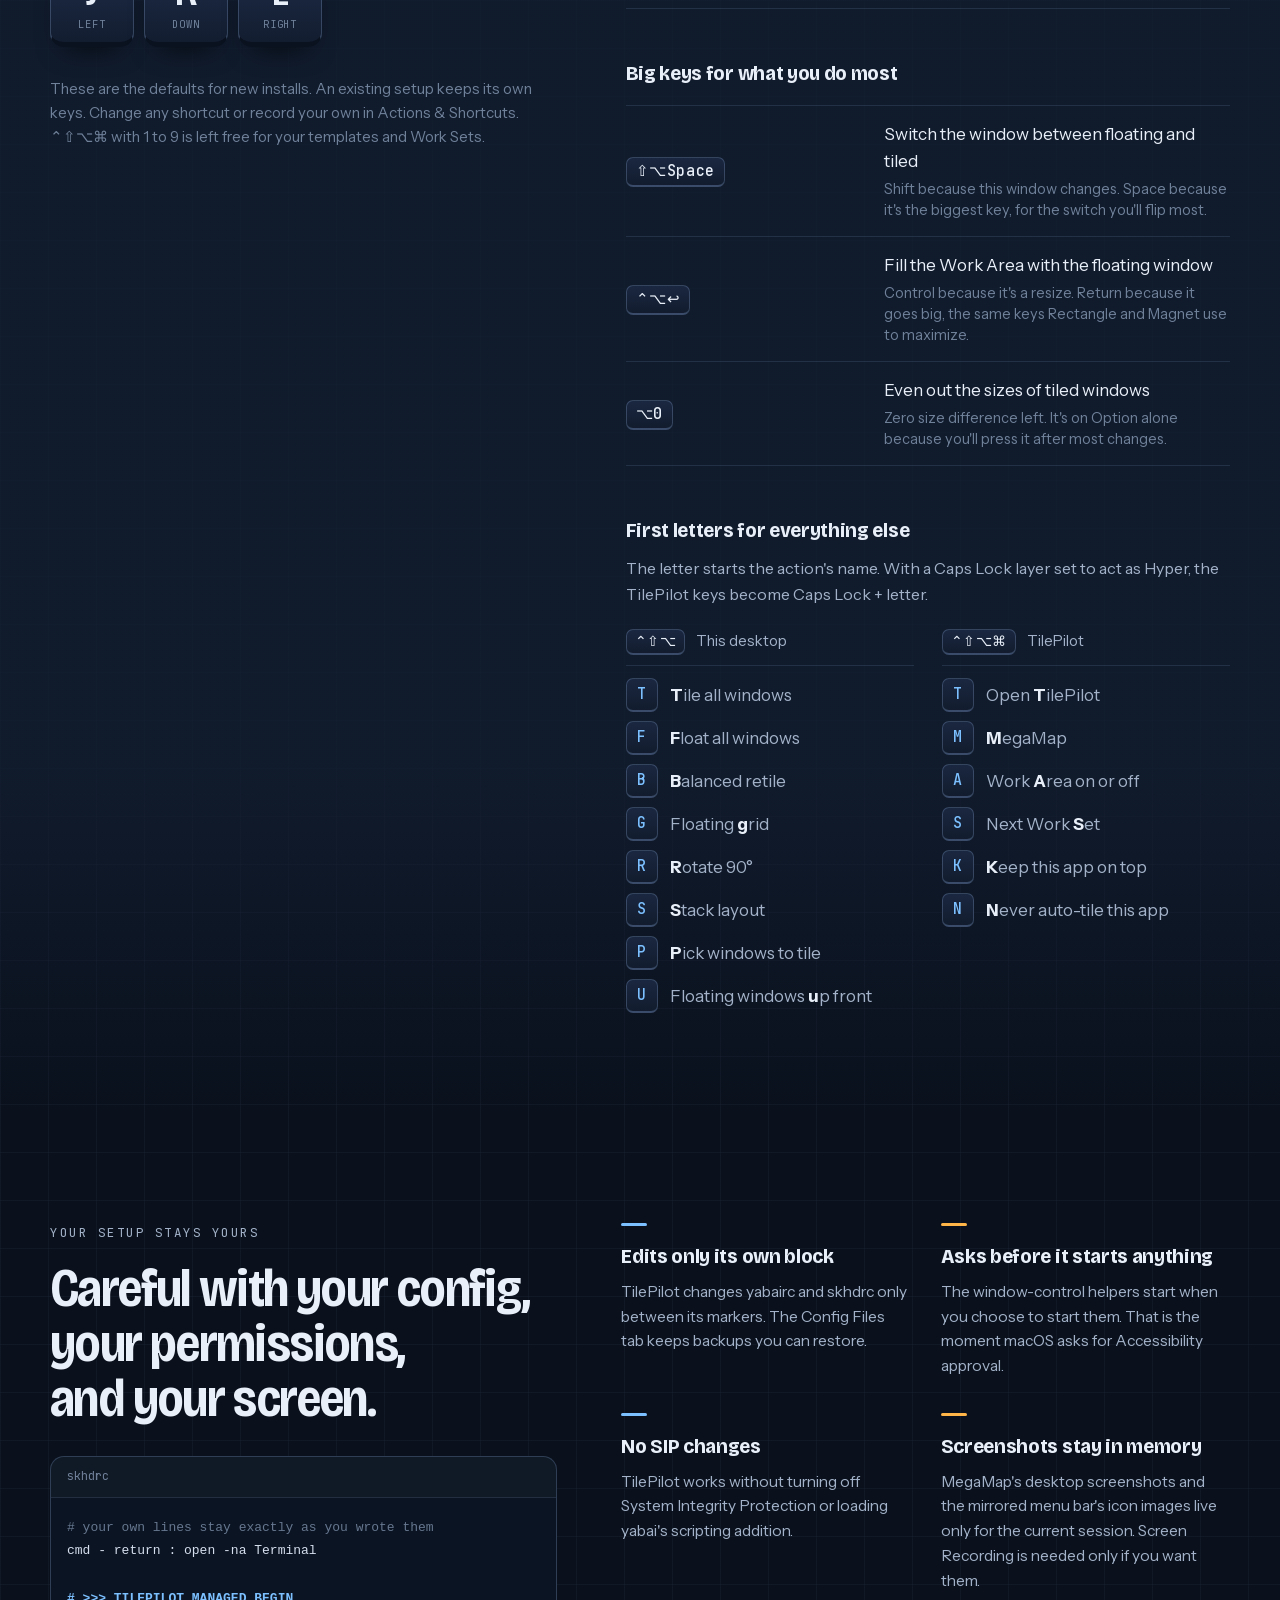
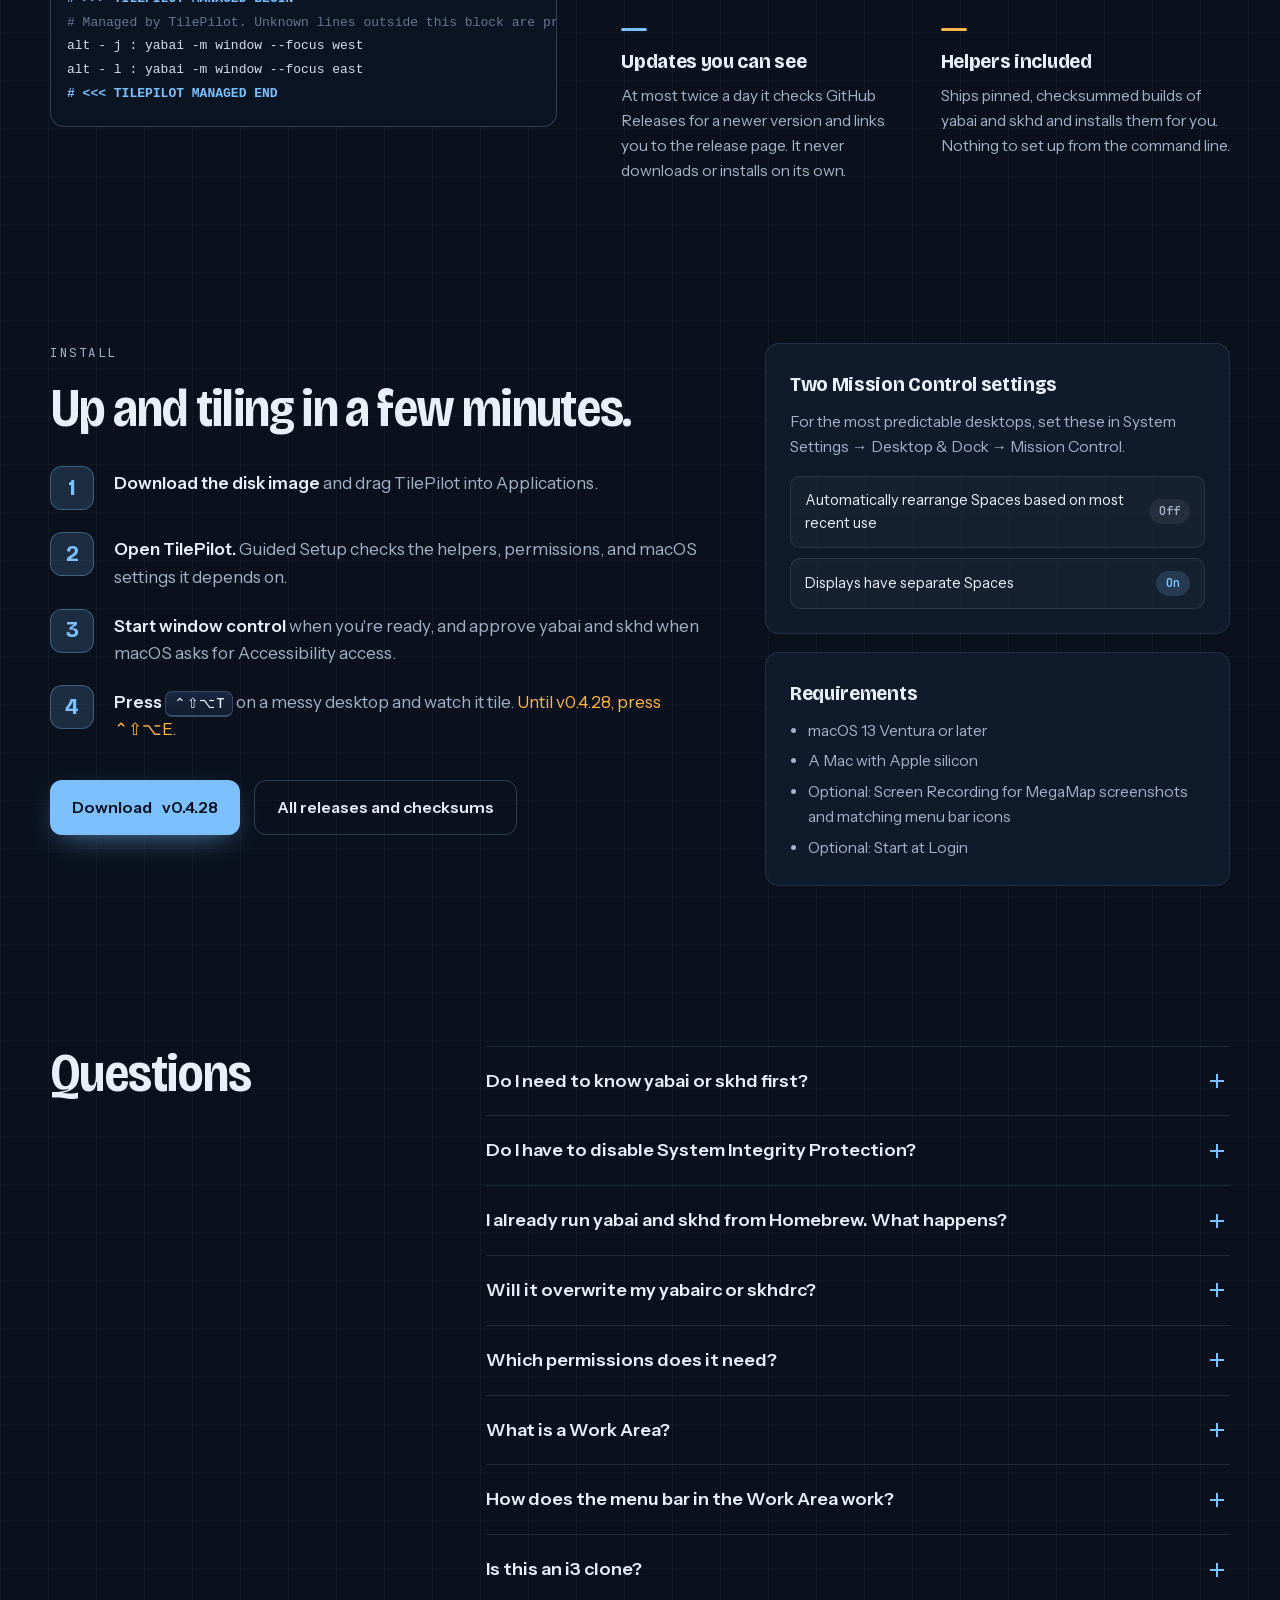
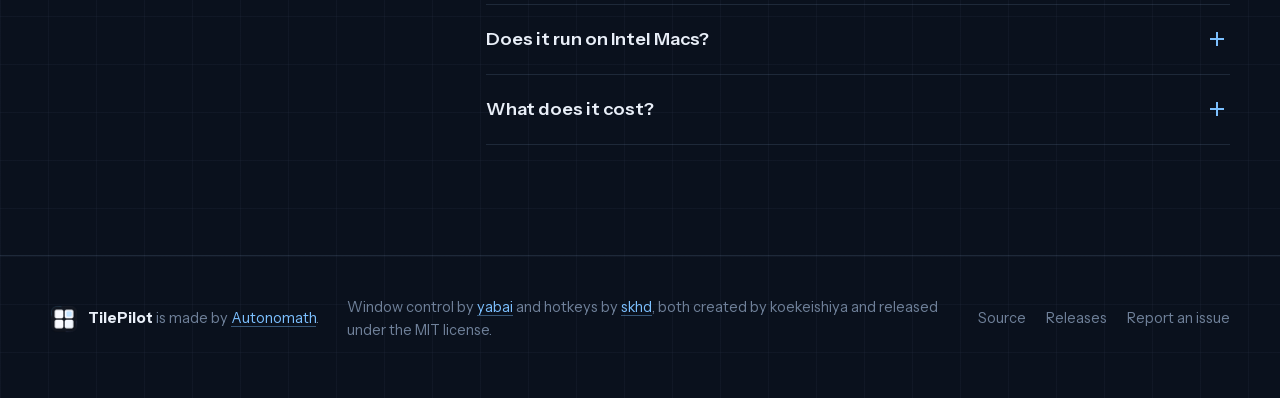
==== commit b7c6b26a: "docs: point the website at v0.4.28" ====
--- a/website/index.html
+++ b/website/index.html
@@ -31,8 +31,8 @@
     "applicationCategory": "UtilitiesApplication",
     "operatingSystem": "macOS 13 or later on Apple silicon",
     "description": "A native macOS app that makes yabai and skhd window tiling approachable, with floating layout templates, Work Sets, and a shortcut learning surface.",
-    "softwareVersion": "0.4.27",
-    "downloadUrl": "https://github.com/autonomath/TilePilot/releases/download/v0.4.27/TilePilot-v0.4.27.dmg",
+    "softwareVersion": "0.4.28",
+    "downloadUrl": "https://github.com/autonomath/TilePilot/releases/download/v0.4.28/TilePilot-v0.4.28.dmg",
     "url": "https://autonomath.github.io/TilePilot/",
     "offers": { "@type": "Offer", "price": "0", "priceCurrency": "USD" },
     "publisher": { "@type": "Organization", "name": "Autonomath", "url": "https://autonomath.github.io/" }
@@ -56,7 +56,7 @@
         <a href="#install">Install</a>
         <a href="#faq">FAQ</a>
       </nav>
-      <a class="btn btn-small" data-release="dmg" href="https://github.com/autonomath/TilePilot/releases/download/v0.4.27/TilePilot-v0.4.27.dmg">Download</a>
+      <a class="btn btn-small" data-release="dmg" href="https://github.com/autonomath/TilePilot/releases/download/v0.4.28/TilePilot-v0.4.28.dmg">Download</a>
     </div>
   </header>
 
@@ -69,13 +69,13 @@
           <h1>Tile your Mac like i3.<br><em>Learn it like a Mac app.</em></h1>
           <p class="lede">TilePilot is a native app built on yabai and skhd. Tile, float, and arrange windows from a clear interface while you learn the shortcuts. Once the keys become habit, you can leave the mouse alone.</p>
           <div class="cta-row">
-            <a class="btn btn-primary" data-release="dmg" href="https://github.com/autonomath/TilePilot/releases/download/v0.4.27/TilePilot-v0.4.27.dmg">
+            <a class="btn btn-primary" data-release="dmg" href="https://github.com/autonomath/TilePilot/releases/download/v0.4.28/TilePilot-v0.4.28.dmg">
               <svg viewBox="0 0 20 20" aria-hidden="true"><path d="M10 2v11m0 0-4.5-4.5M10 13l4.5-4.5M3 17h14" fill="none" stroke="currentColor" stroke-width="2" stroke-linecap="round" stroke-linejoin="round"/></svg>
               Download for Mac
             </a>
             <a class="btn btn-ghost" href="https://github.com/autonomath/TilePilot">Source on GitHub</a>
           </div>
-          <p class="fine"><span data-release="version">v0.4.27</span> · <span data-release="size">5.9 MB</span> disk image · signed with Developer ID and notarized by Apple</p>
+          <p class="fine"><span data-release="version">v0.4.28</span> · <span data-release="size">5.9 MB</span> disk image · signed with Developer ID and notarized by Apple</p>
         </div>
 
         <figure class="demo" id="demo" aria-labelledby="demo-caption">
@@ -349,7 +349,7 @@
     <section id="keys" class="keys" aria-labelledby="keys-title">
       <div class="shell keys-inner">
         <div class="keys-copy">
-          <p class="eyebrow">Default shortcuts<span class="soon" data-until="v0.4.27">New in v0.4.27</span></p>
+          <p class="eyebrow">Default shortcuts<span class="soon" data-until="v0.4.28">New in v0.4.28</span></p>
           <h2 id="keys-title" class="section-title">Every key is where it is for a reason.</h2>
           <p>Learn two ideas instead of a list. The key you press says where or what. The modifiers you hold say how much changes.</p>
           <ol class="ladder">
@@ -459,10 +459,10 @@
             <li><b>Download the disk image</b> and drag TilePilot into Applications.</li>
             <li><b>Open TilePilot.</b> Guided Setup checks the helpers, permissions, and macOS settings it depends on.</li>
             <li><b>Start window control</b> when you're ready, and approve yabai and skhd when macOS asks for Accessibility access.</li>
-            <li><b>Press <kbd>⌃⇧⌥T</kbd></b> on a messy desktop and watch it tile.<span class="soon" data-until="v0.4.27"> Until v0.4.27, press ⌃⇧⌥E.</span></li>
+            <li><b>Press <kbd>⌃⇧⌥T</kbd></b> on a messy desktop and watch it tile.<span class="soon" data-until="v0.4.28"> Until v0.4.28, press ⌃⇧⌥E.</span></li>
           </ol>
           <div class="cta-row">
-            <a class="btn btn-primary" data-release="dmg" href="https://github.com/autonomath/TilePilot/releases/download/v0.4.27/TilePilot-v0.4.27.dmg">Download <span data-release="version">v0.4.27</span></a>
+            <a class="btn btn-primary" data-release="dmg" href="https://github.com/autonomath/TilePilot/releases/download/v0.4.28/TilePilot-v0.4.28.dmg">Download <span data-release="version">v0.4.28</span></a>
             <a class="btn btn-ghost" href="https://github.com/autonomath/TilePilot/releases">All releases and checksums</a>
           </div>
         </div>
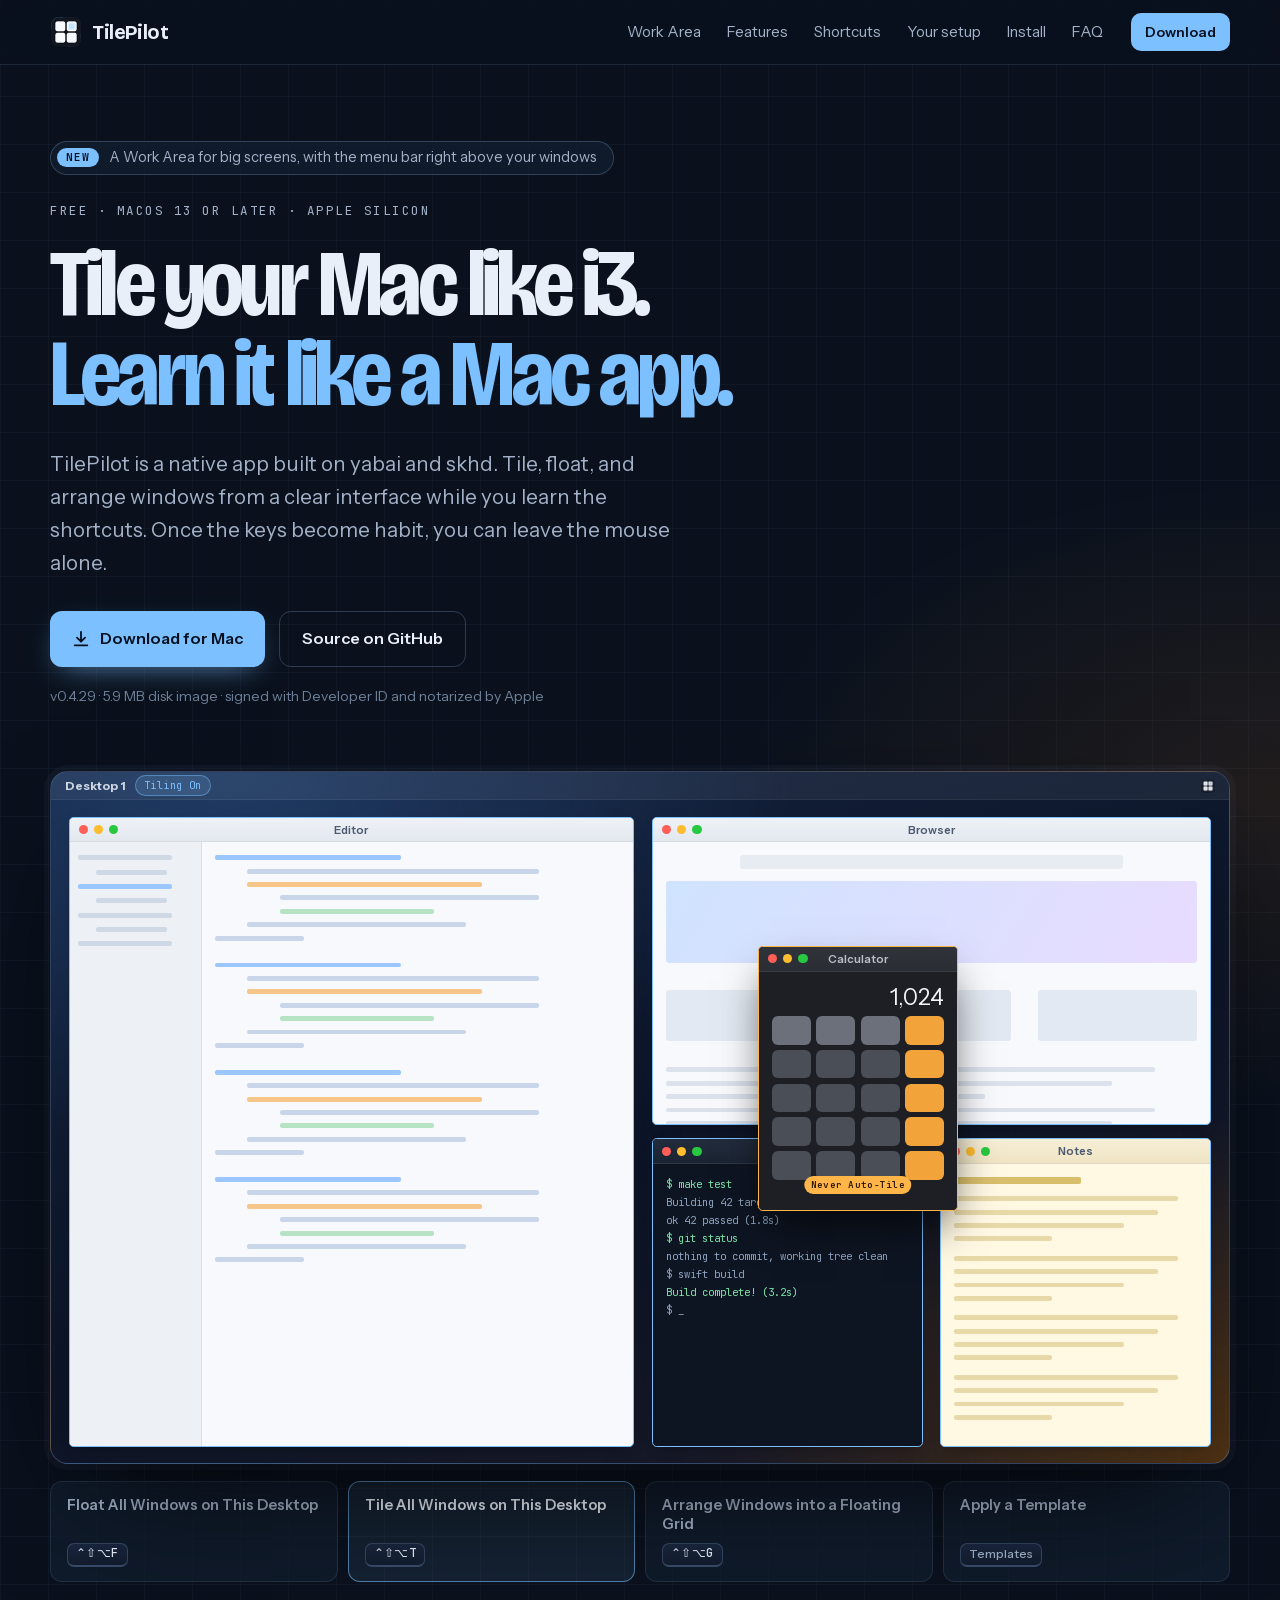
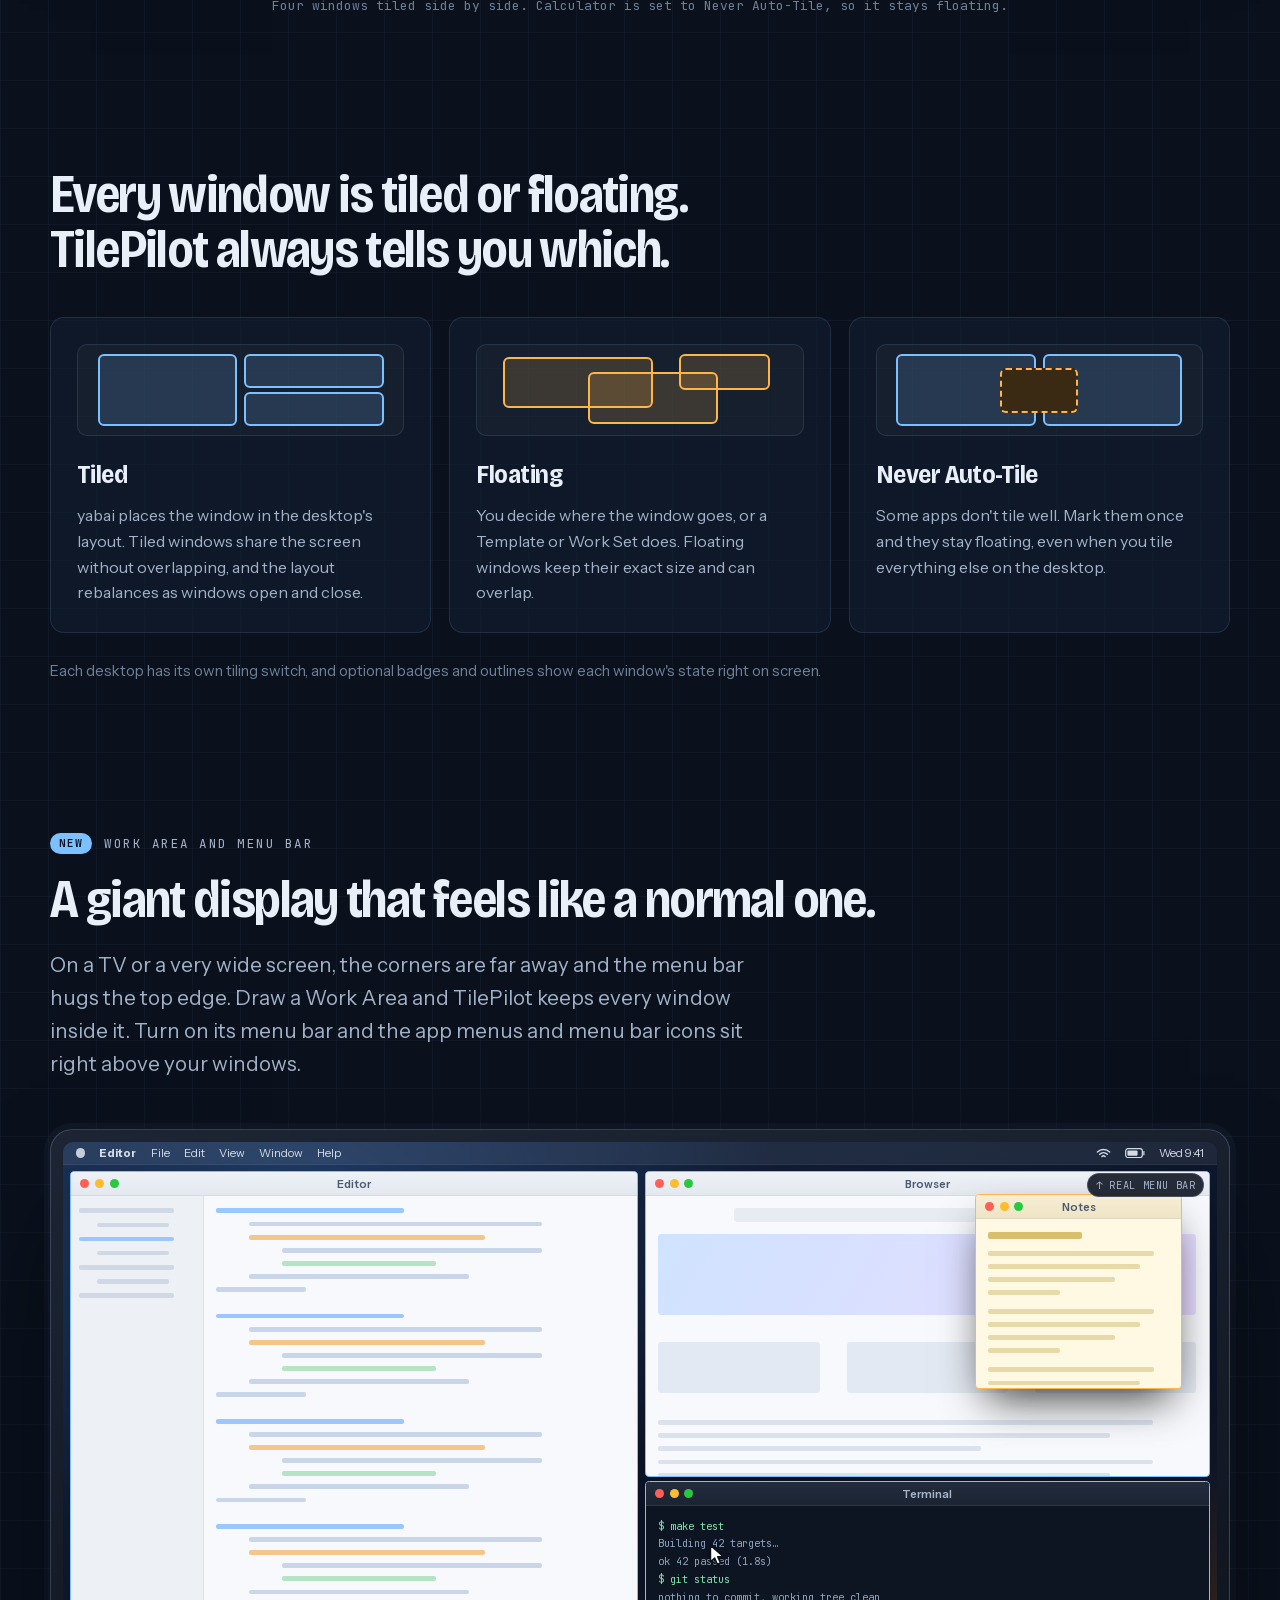
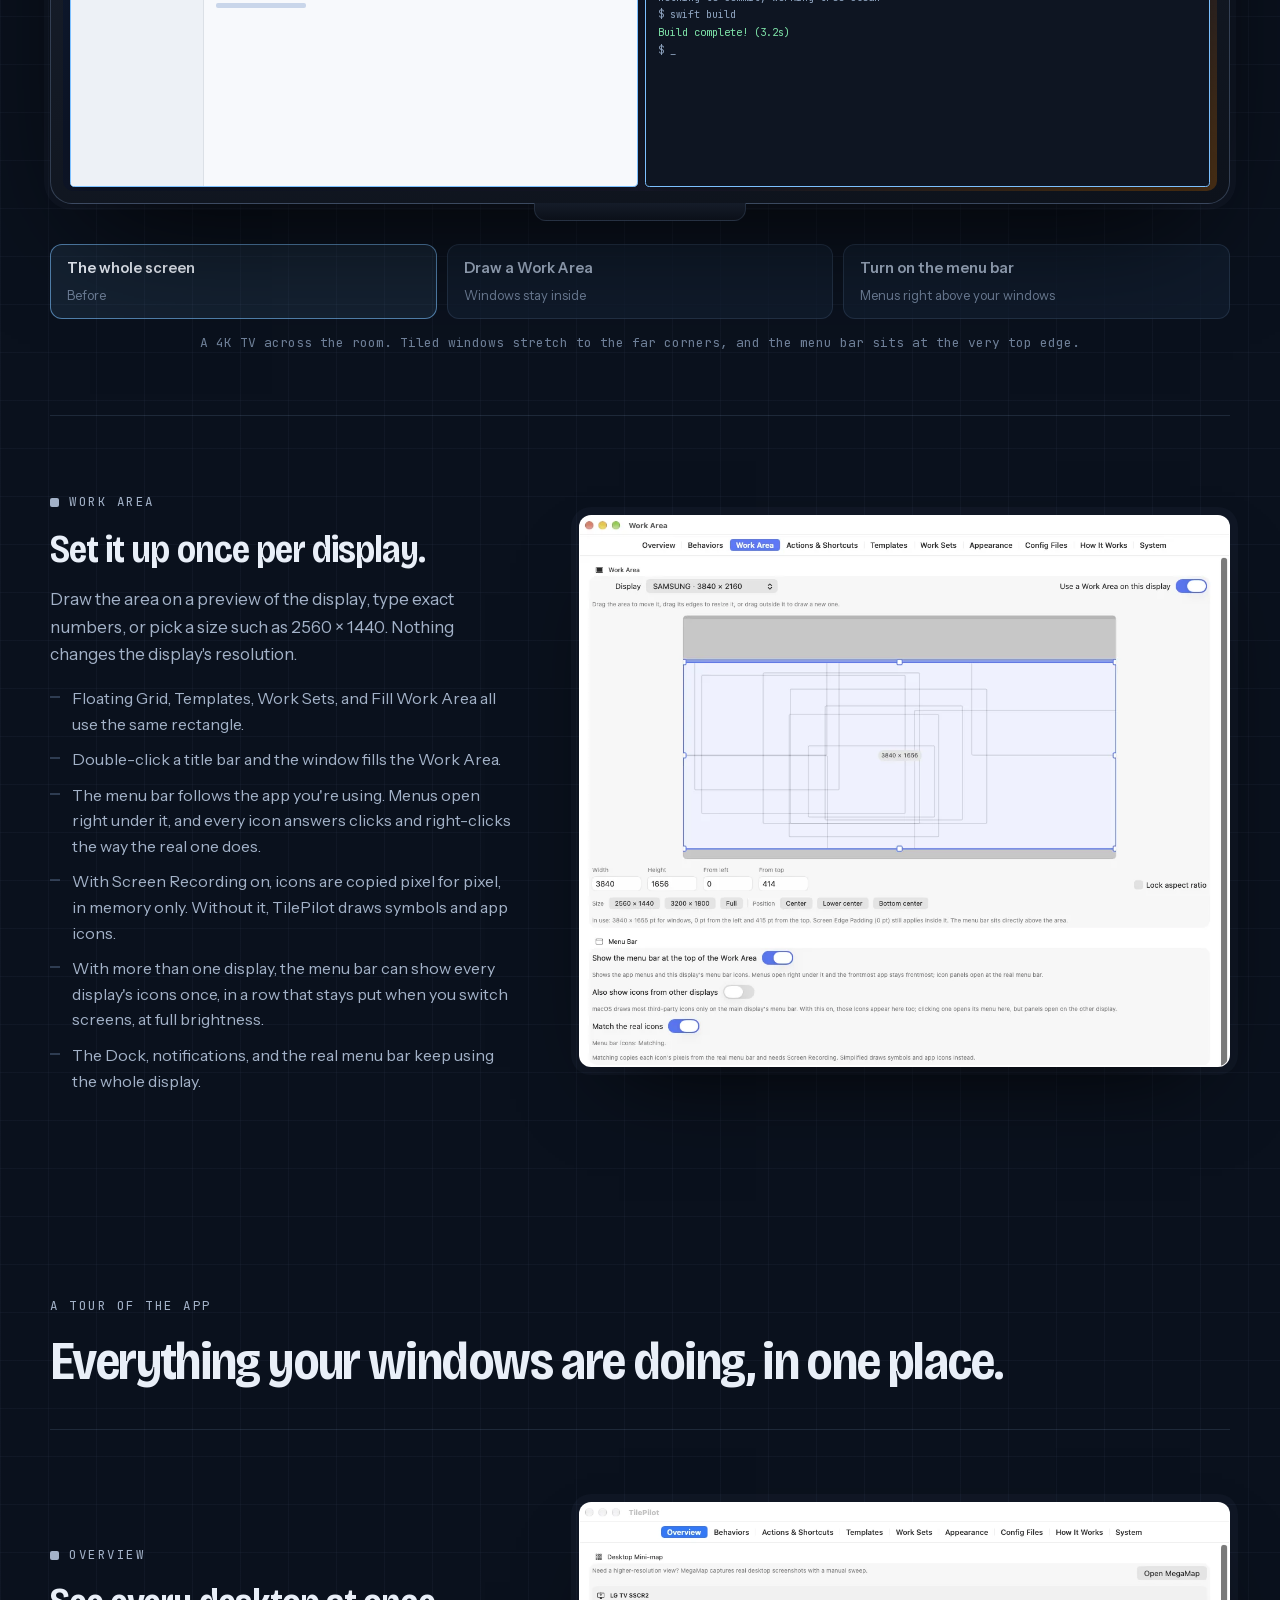
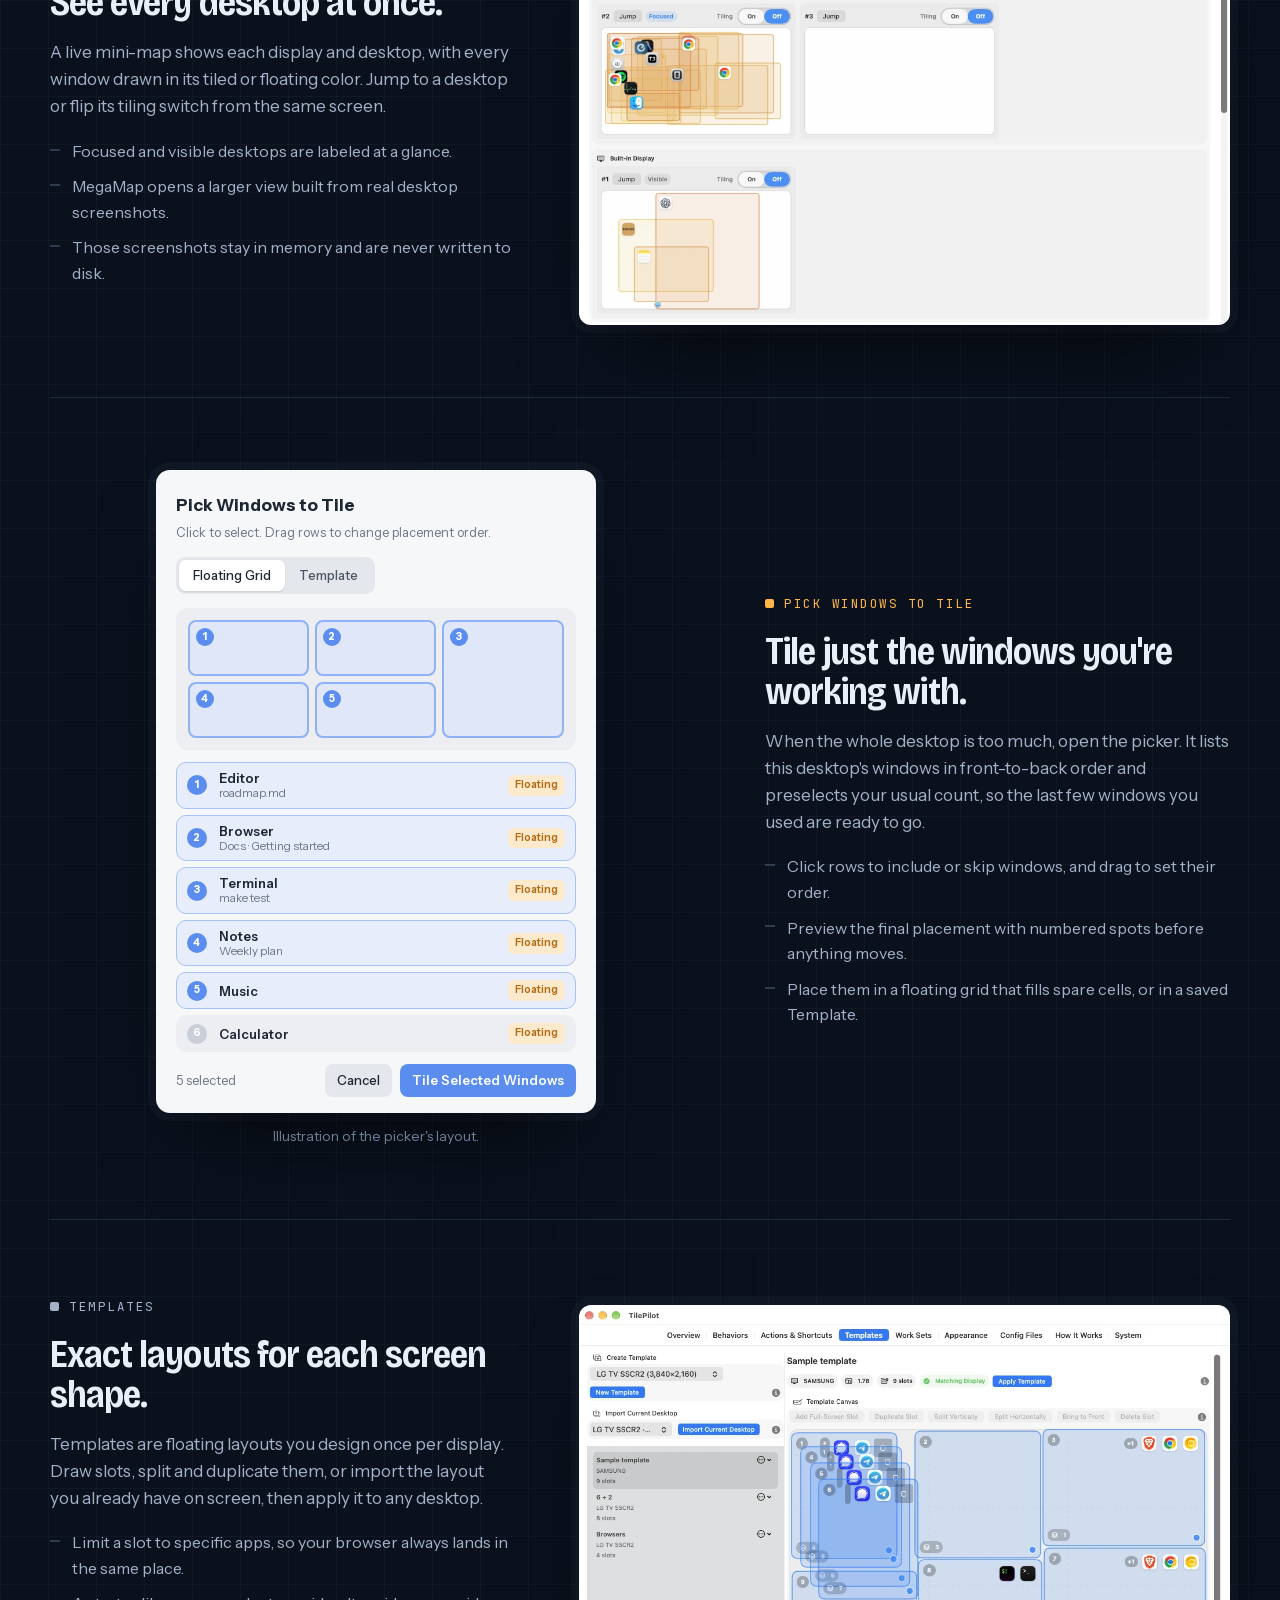
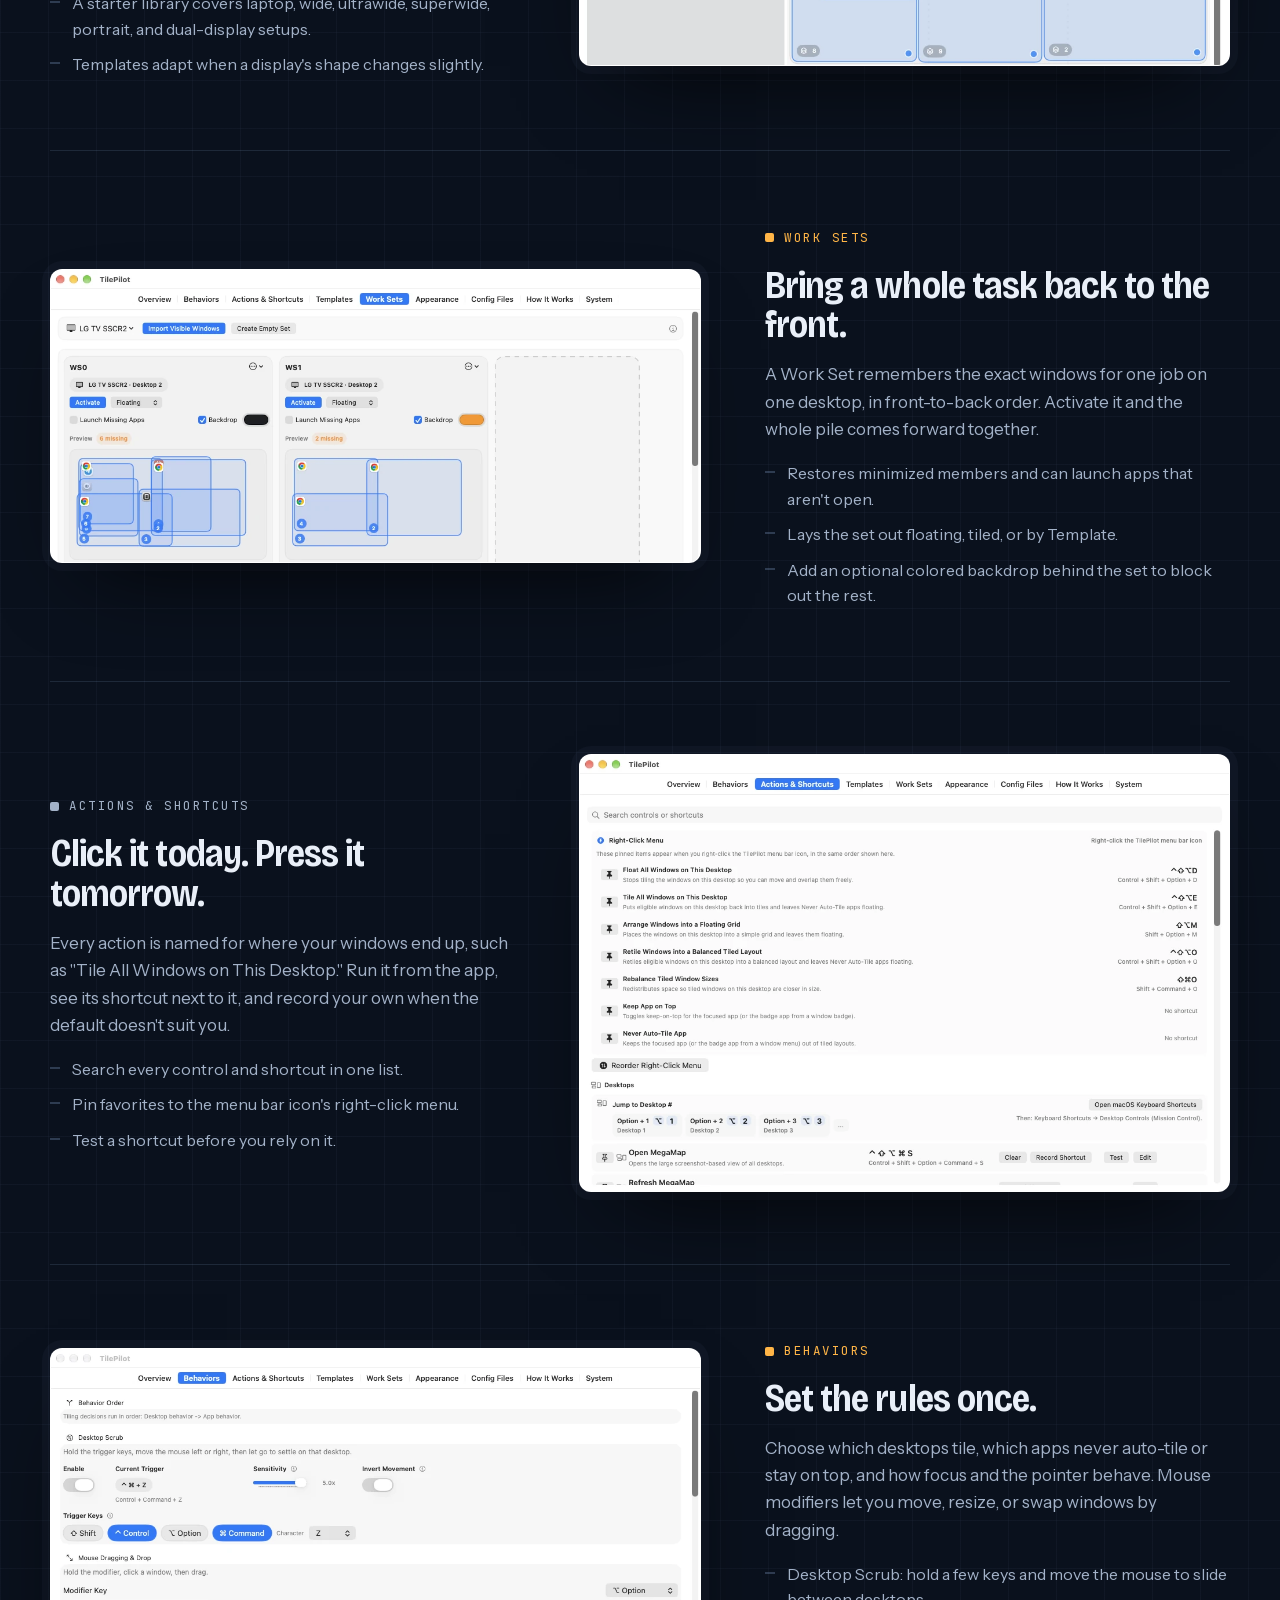
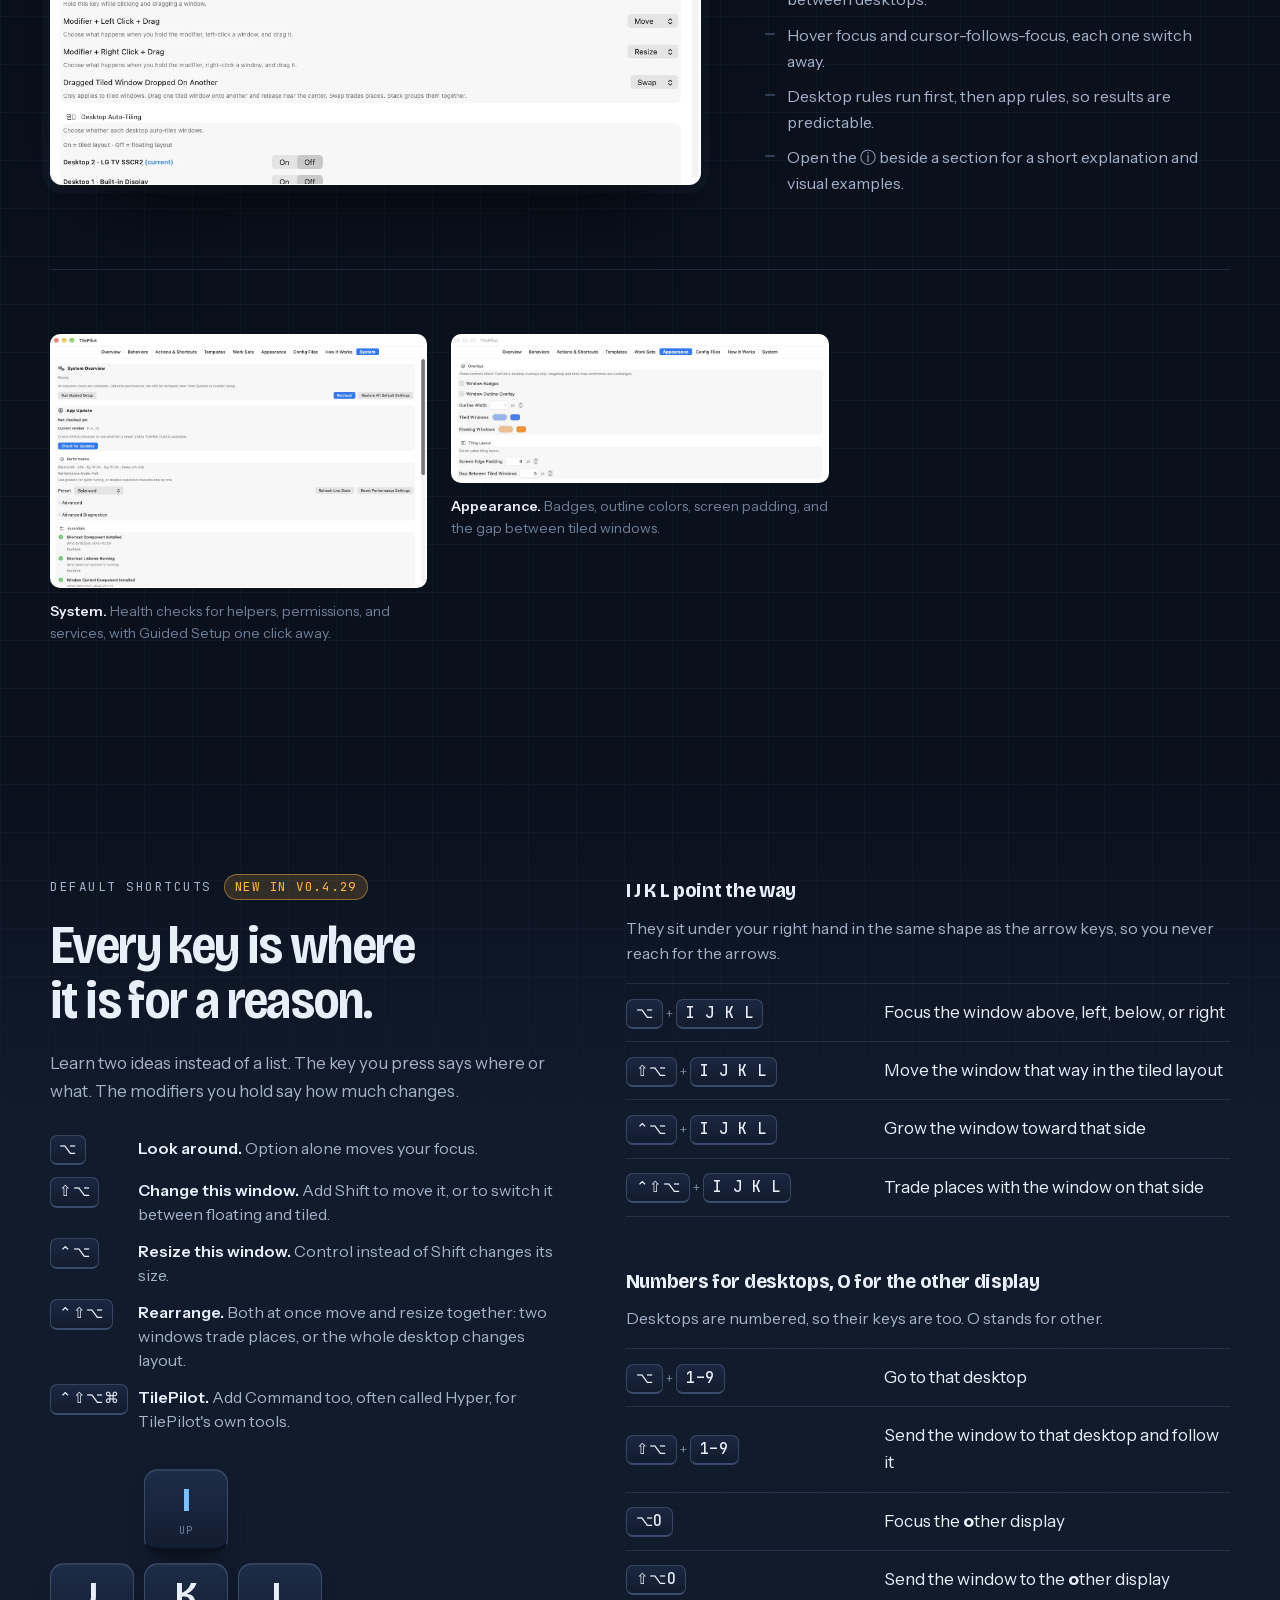
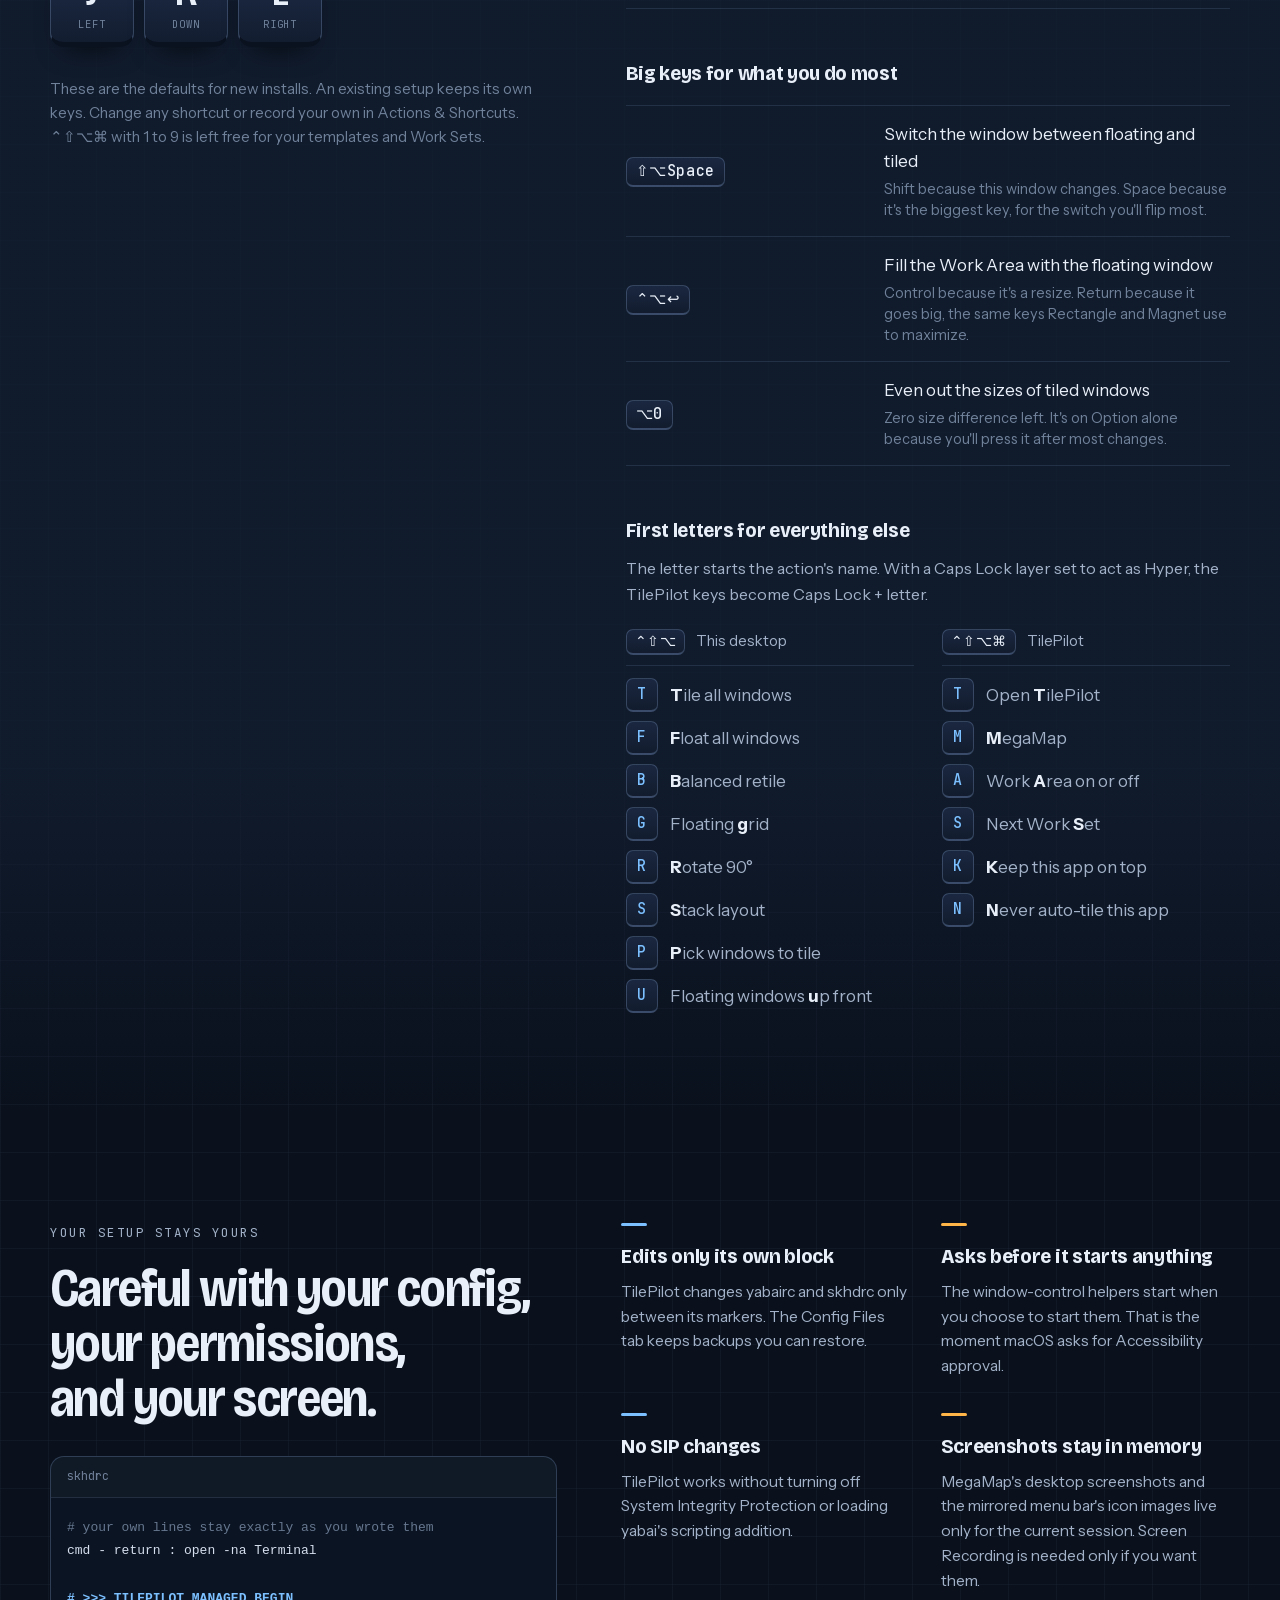
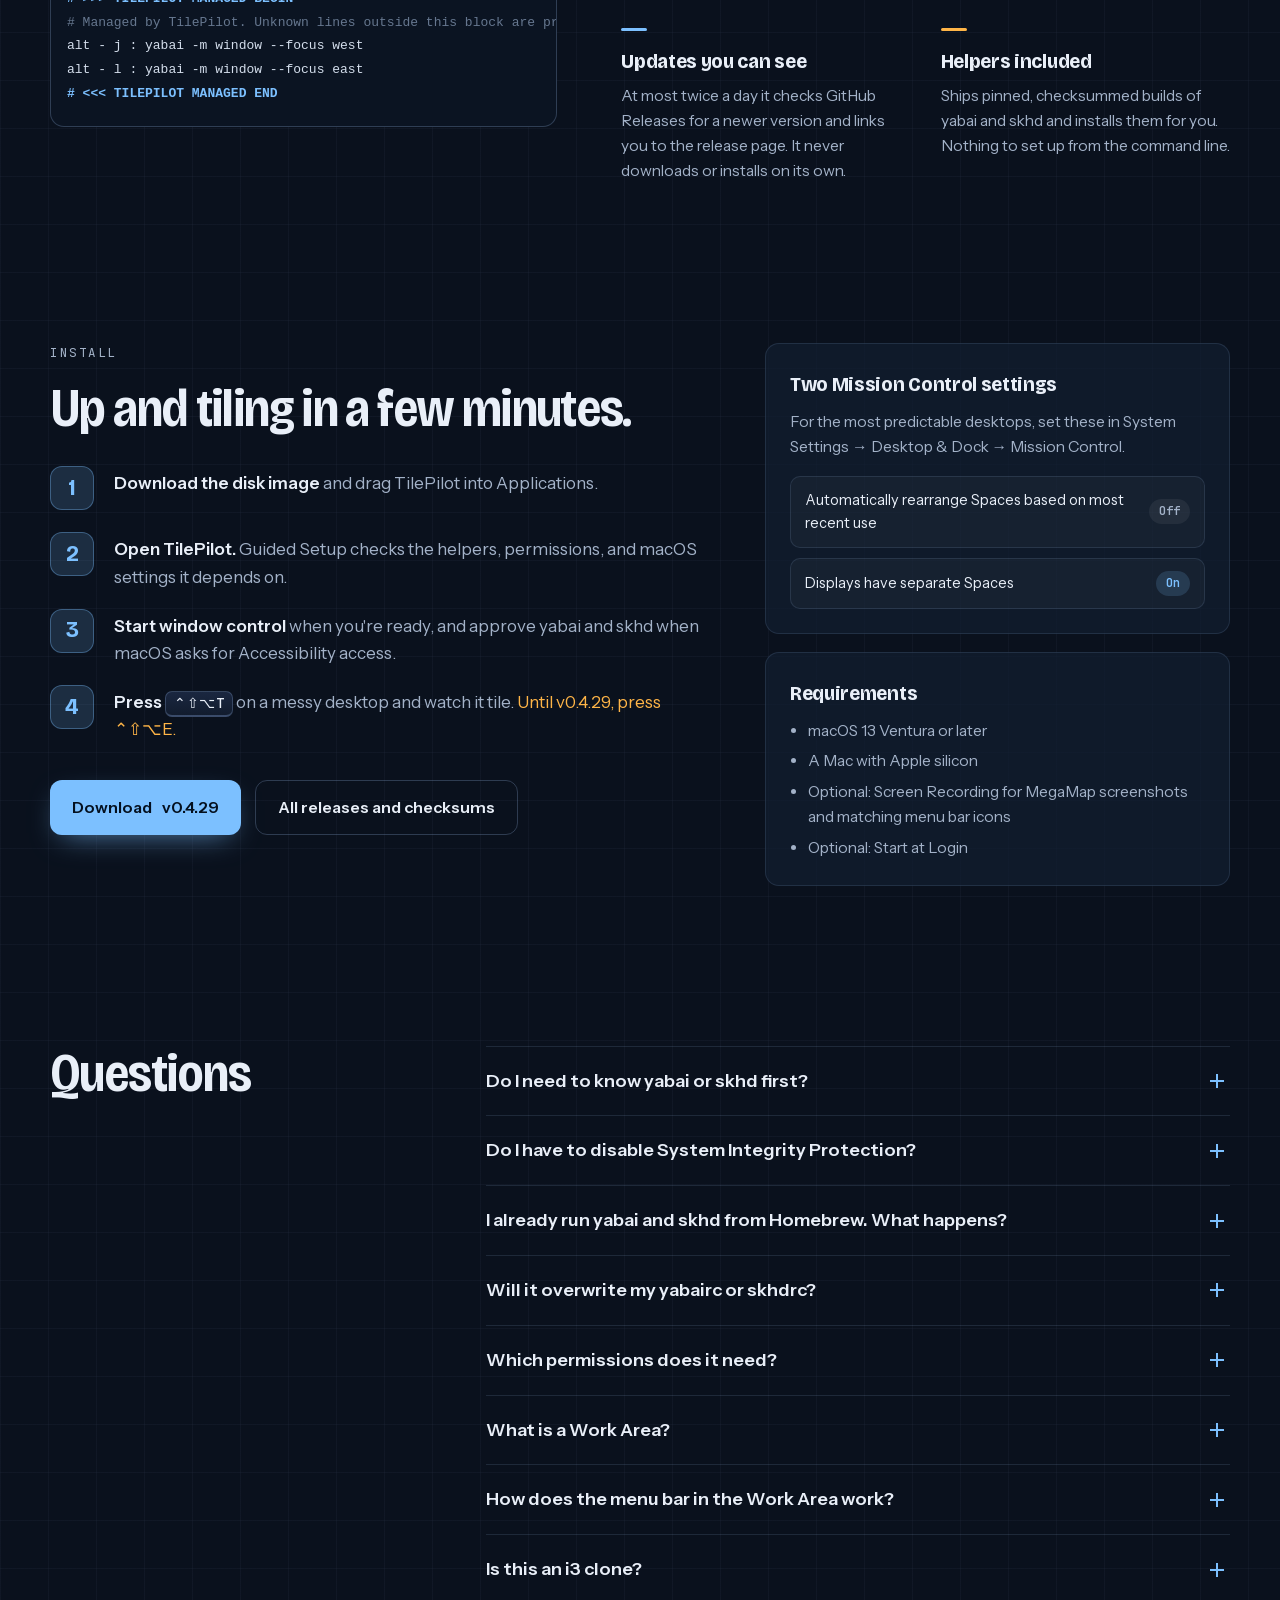
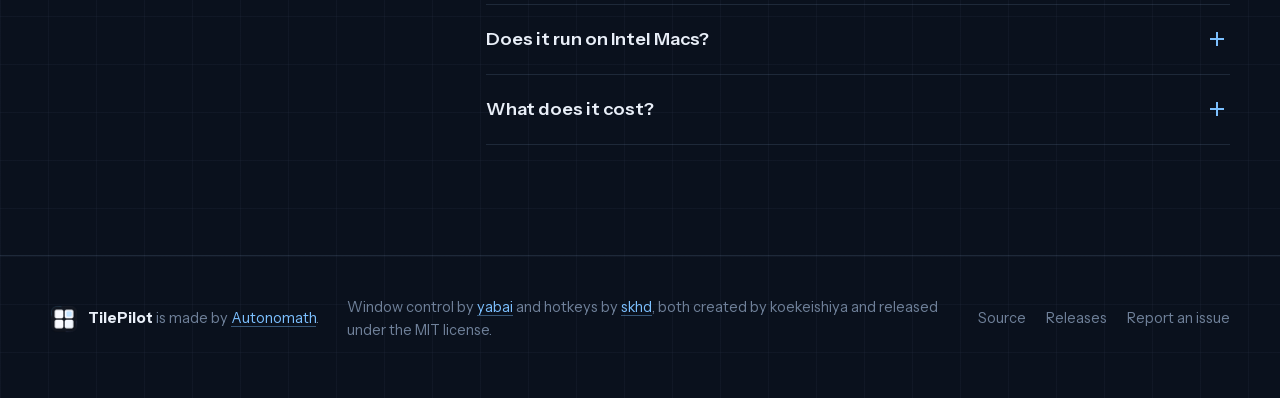
==== commit eac67847: "docs: point the website at v0.4.29" ====
--- a/website/index.html
+++ b/website/index.html
@@ -31,8 +31,8 @@
     "applicationCategory": "UtilitiesApplication",
     "operatingSystem": "macOS 13 or later on Apple silicon",
     "description": "A native macOS app that makes yabai and skhd window tiling approachable, with floating layout templates, Work Sets, and a shortcut learning surface.",
-    "softwareVersion": "0.4.28",
-    "downloadUrl": "https://github.com/autonomath/TilePilot/releases/download/v0.4.28/TilePilot-v0.4.28.dmg",
+    "softwareVersion": "0.4.29",
+    "downloadUrl": "https://github.com/autonomath/TilePilot/releases/download/v0.4.29/TilePilot-v0.4.29.dmg",
     "url": "https://autonomath.github.io/TilePilot/",
     "offers": { "@type": "Offer", "price": "0", "priceCurrency": "USD" },
     "publisher": { "@type": "Organization", "name": "Autonomath", "url": "https://autonomath.github.io/" }
@@ -56,7 +56,7 @@
         <a href="#install">Install</a>
         <a href="#faq">FAQ</a>
       </nav>
-      <a class="btn btn-small" data-release="dmg" href="https://github.com/autonomath/TilePilot/releases/download/v0.4.28/TilePilot-v0.4.28.dmg">Download</a>
+      <a class="btn btn-small" data-release="dmg" href="https://github.com/autonomath/TilePilot/releases/download/v0.4.29/TilePilot-v0.4.29.dmg">Download</a>
     </div>
   </header>
 
@@ -69,13 +69,13 @@
           <h1>Tile your Mac like i3.<br><em>Learn it like a Mac app.</em></h1>
           <p class="lede">TilePilot is a native app built on yabai and skhd. Tile, float, and arrange windows from a clear interface while you learn the shortcuts. Once the keys become habit, you can leave the mouse alone.</p>
           <div class="cta-row">
-            <a class="btn btn-primary" data-release="dmg" href="https://github.com/autonomath/TilePilot/releases/download/v0.4.28/TilePilot-v0.4.28.dmg">
+            <a class="btn btn-primary" data-release="dmg" href="https://github.com/autonomath/TilePilot/releases/download/v0.4.29/TilePilot-v0.4.29.dmg">
               <svg viewBox="0 0 20 20" aria-hidden="true"><path d="M10 2v11m0 0-4.5-4.5M10 13l4.5-4.5M3 17h14" fill="none" stroke="currentColor" stroke-width="2" stroke-linecap="round" stroke-linejoin="round"/></svg>
               Download for Mac
             </a>
             <a class="btn btn-ghost" href="https://github.com/autonomath/TilePilot">Source on GitHub</a>
           </div>
-          <p class="fine"><span data-release="version">v0.4.28</span> · <span data-release="size">5.9 MB</span> disk image · signed with Developer ID and notarized by Apple</p>
+          <p class="fine"><span data-release="version">v0.4.29</span> · <span data-release="size">5.9 MB</span> disk image · signed with Developer ID and notarized by Apple</p>
         </div>
 
         <figure class="demo" id="demo" aria-labelledby="demo-caption">
@@ -349,7 +349,7 @@
     <section id="keys" class="keys" aria-labelledby="keys-title">
       <div class="shell keys-inner">
         <div class="keys-copy">
-          <p class="eyebrow">Default shortcuts<span class="soon" data-until="v0.4.28">New in v0.4.28</span></p>
+          <p class="eyebrow">Default shortcuts<span class="soon" data-until="v0.4.29">New in v0.4.29</span></p>
           <h2 id="keys-title" class="section-title">Every key is where it is for a reason.</h2>
           <p>Learn two ideas instead of a list. The key you press says where or what. The modifiers you hold say how much changes.</p>
           <ol class="ladder">
@@ -459,10 +459,10 @@
             <li><b>Download the disk image</b> and drag TilePilot into Applications.</li>
             <li><b>Open TilePilot.</b> Guided Setup checks the helpers, permissions, and macOS settings it depends on.</li>
             <li><b>Start window control</b> when you're ready, and approve yabai and skhd when macOS asks for Accessibility access.</li>
-            <li><b>Press <kbd>⌃⇧⌥T</kbd></b> on a messy desktop and watch it tile.<span class="soon" data-until="v0.4.28"> Until v0.4.28, press ⌃⇧⌥E.</span></li>
+            <li><b>Press <kbd>⌃⇧⌥T</kbd></b> on a messy desktop and watch it tile.<span class="soon" data-until="v0.4.29"> Until v0.4.29, press ⌃⇧⌥E.</span></li>
           </ol>
           <div class="cta-row">
-            <a class="btn btn-primary" data-release="dmg" href="https://github.com/autonomath/TilePilot/releases/download/v0.4.28/TilePilot-v0.4.28.dmg">Download <span data-release="version">v0.4.28</span></a>
+            <a class="btn btn-primary" data-release="dmg" href="https://github.com/autonomath/TilePilot/releases/download/v0.4.29/TilePilot-v0.4.29.dmg">Download <span data-release="version">v0.4.29</span></a>
             <a class="btn btn-ghost" href="https://github.com/autonomath/TilePilot/releases">All releases and checksums</a>
           </div>
         </div>
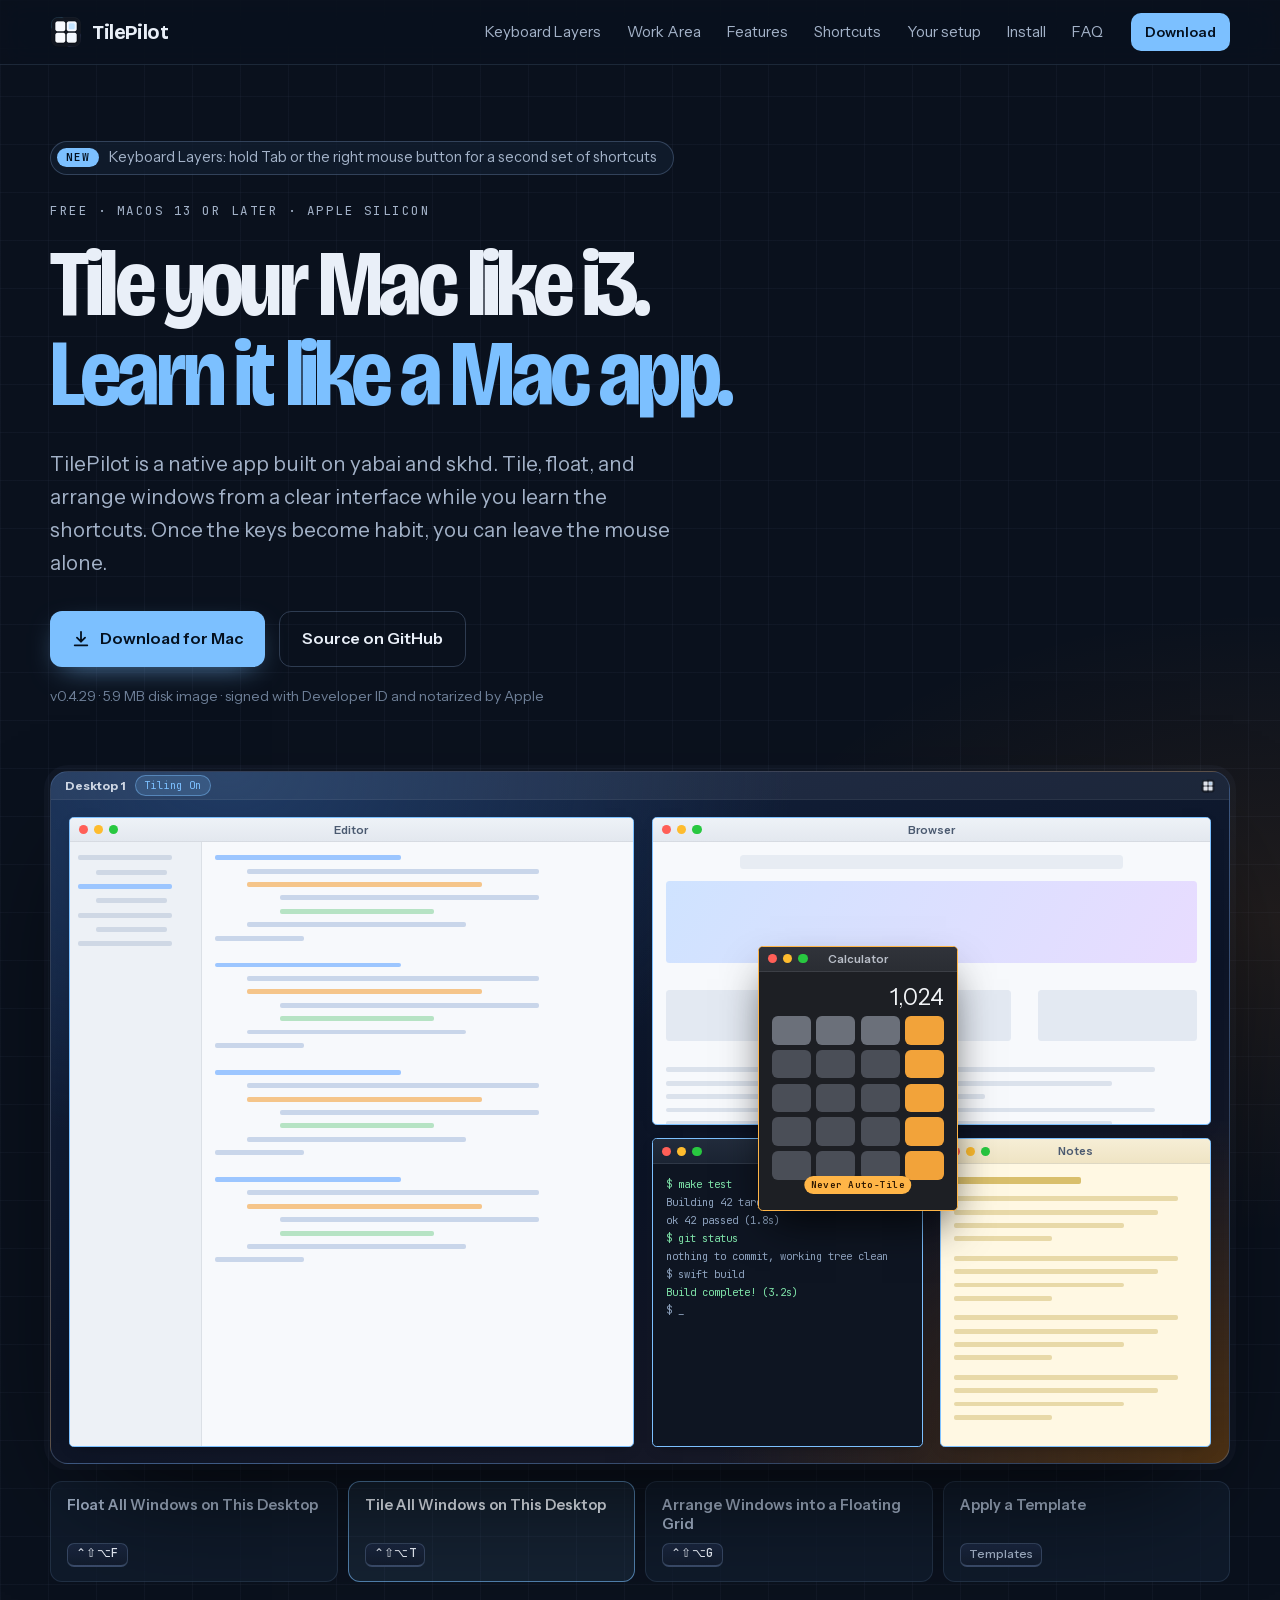
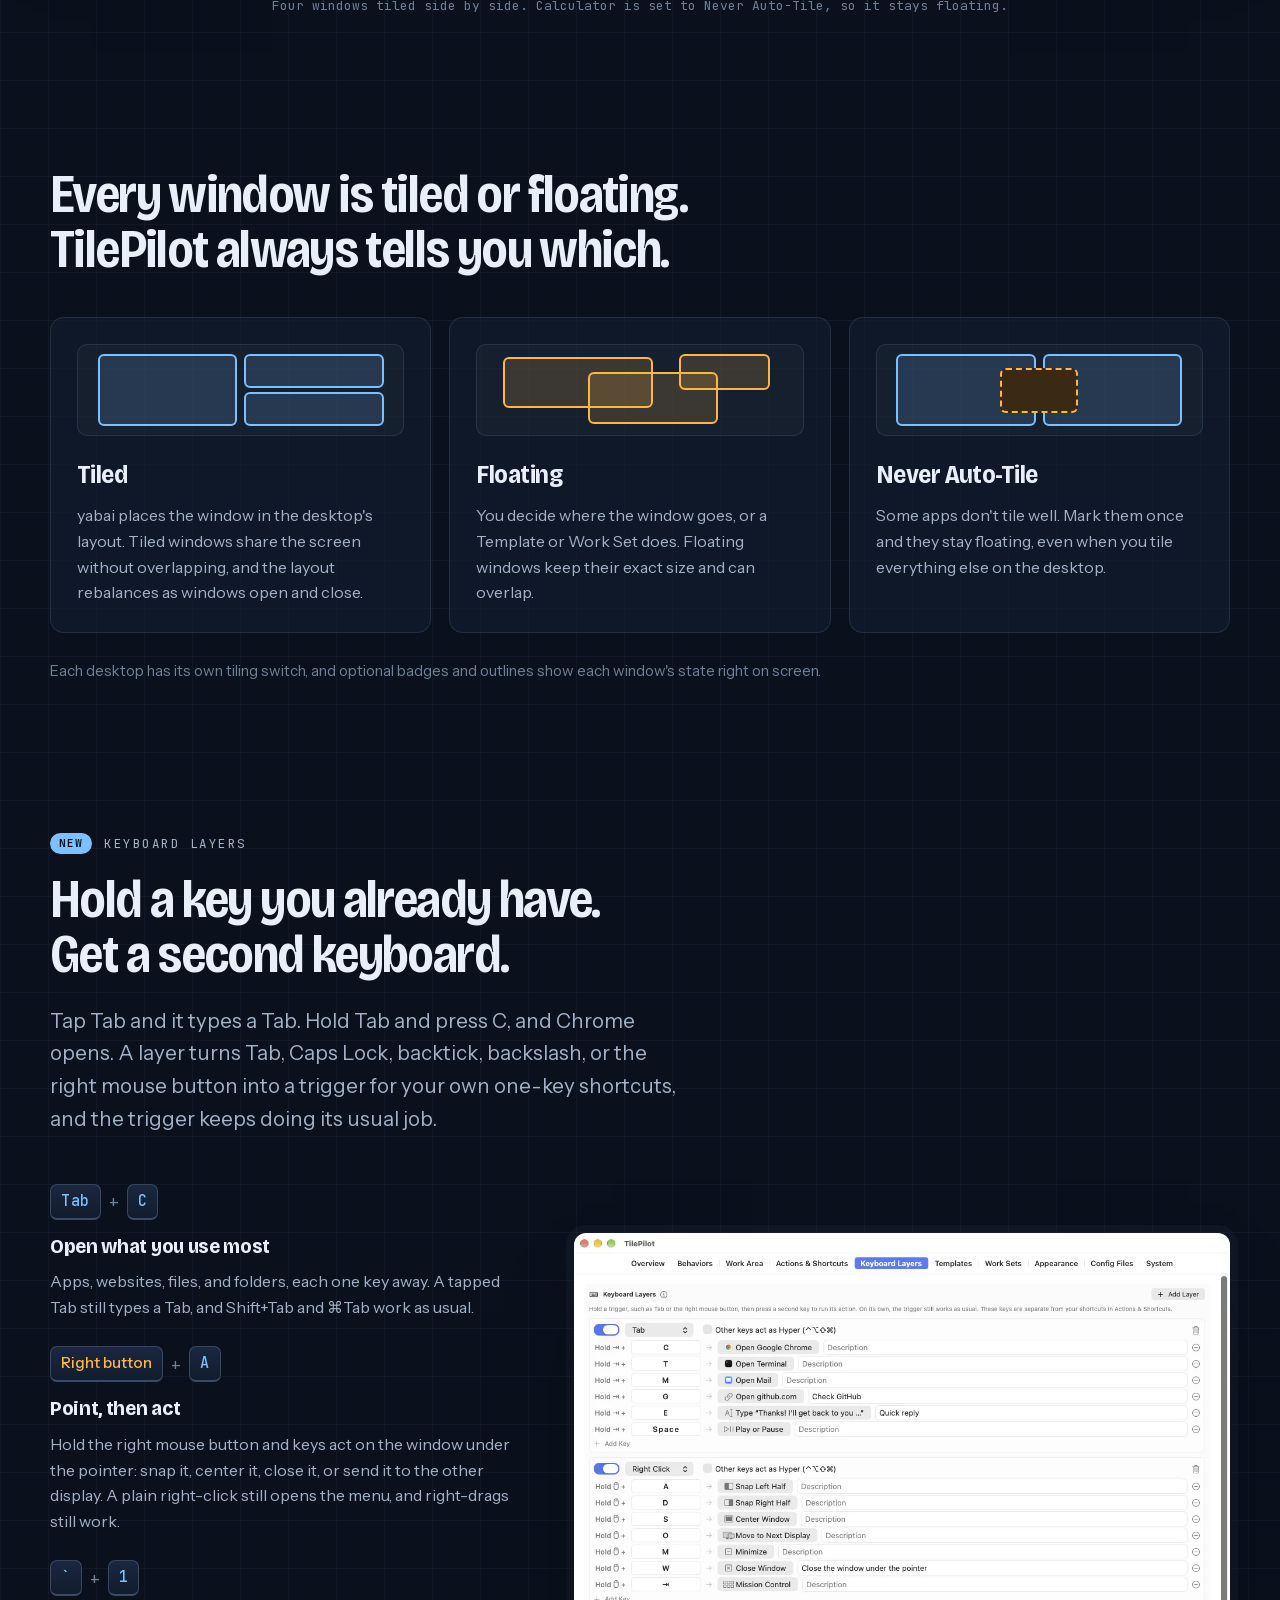
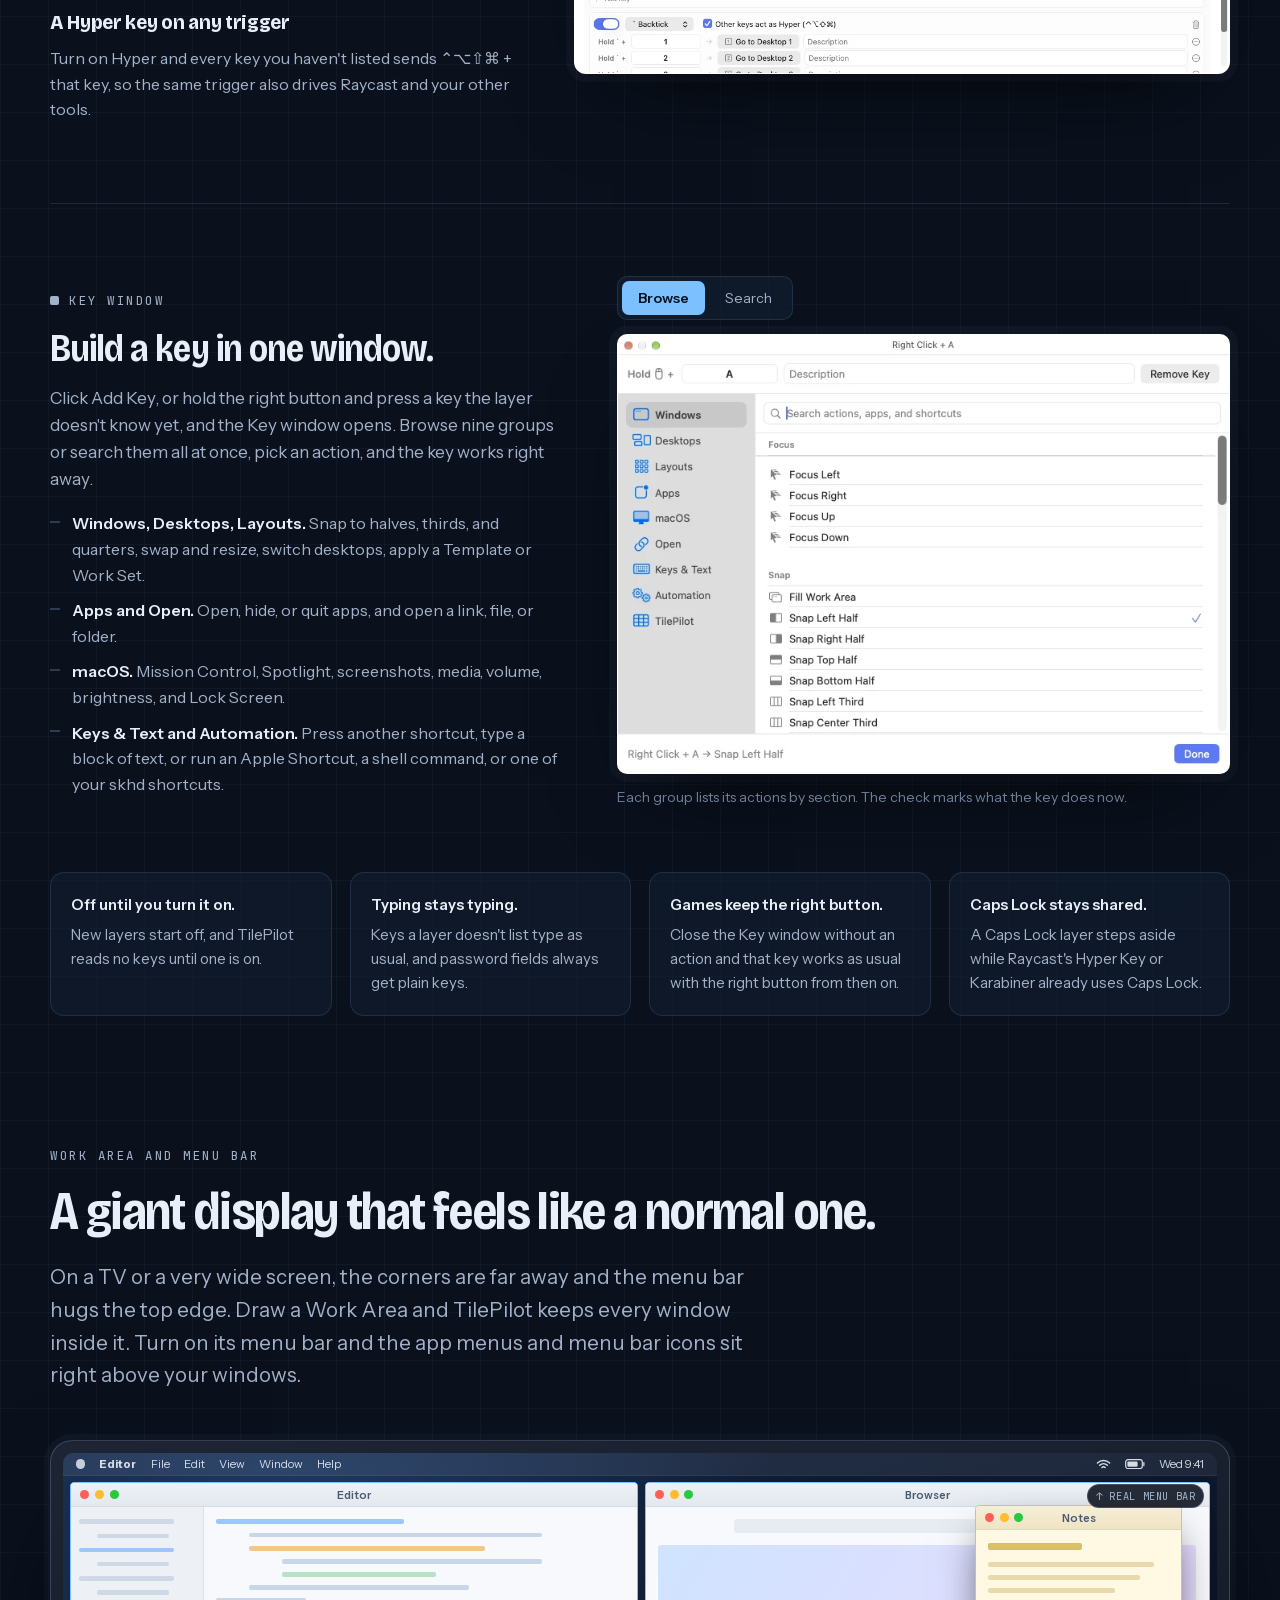
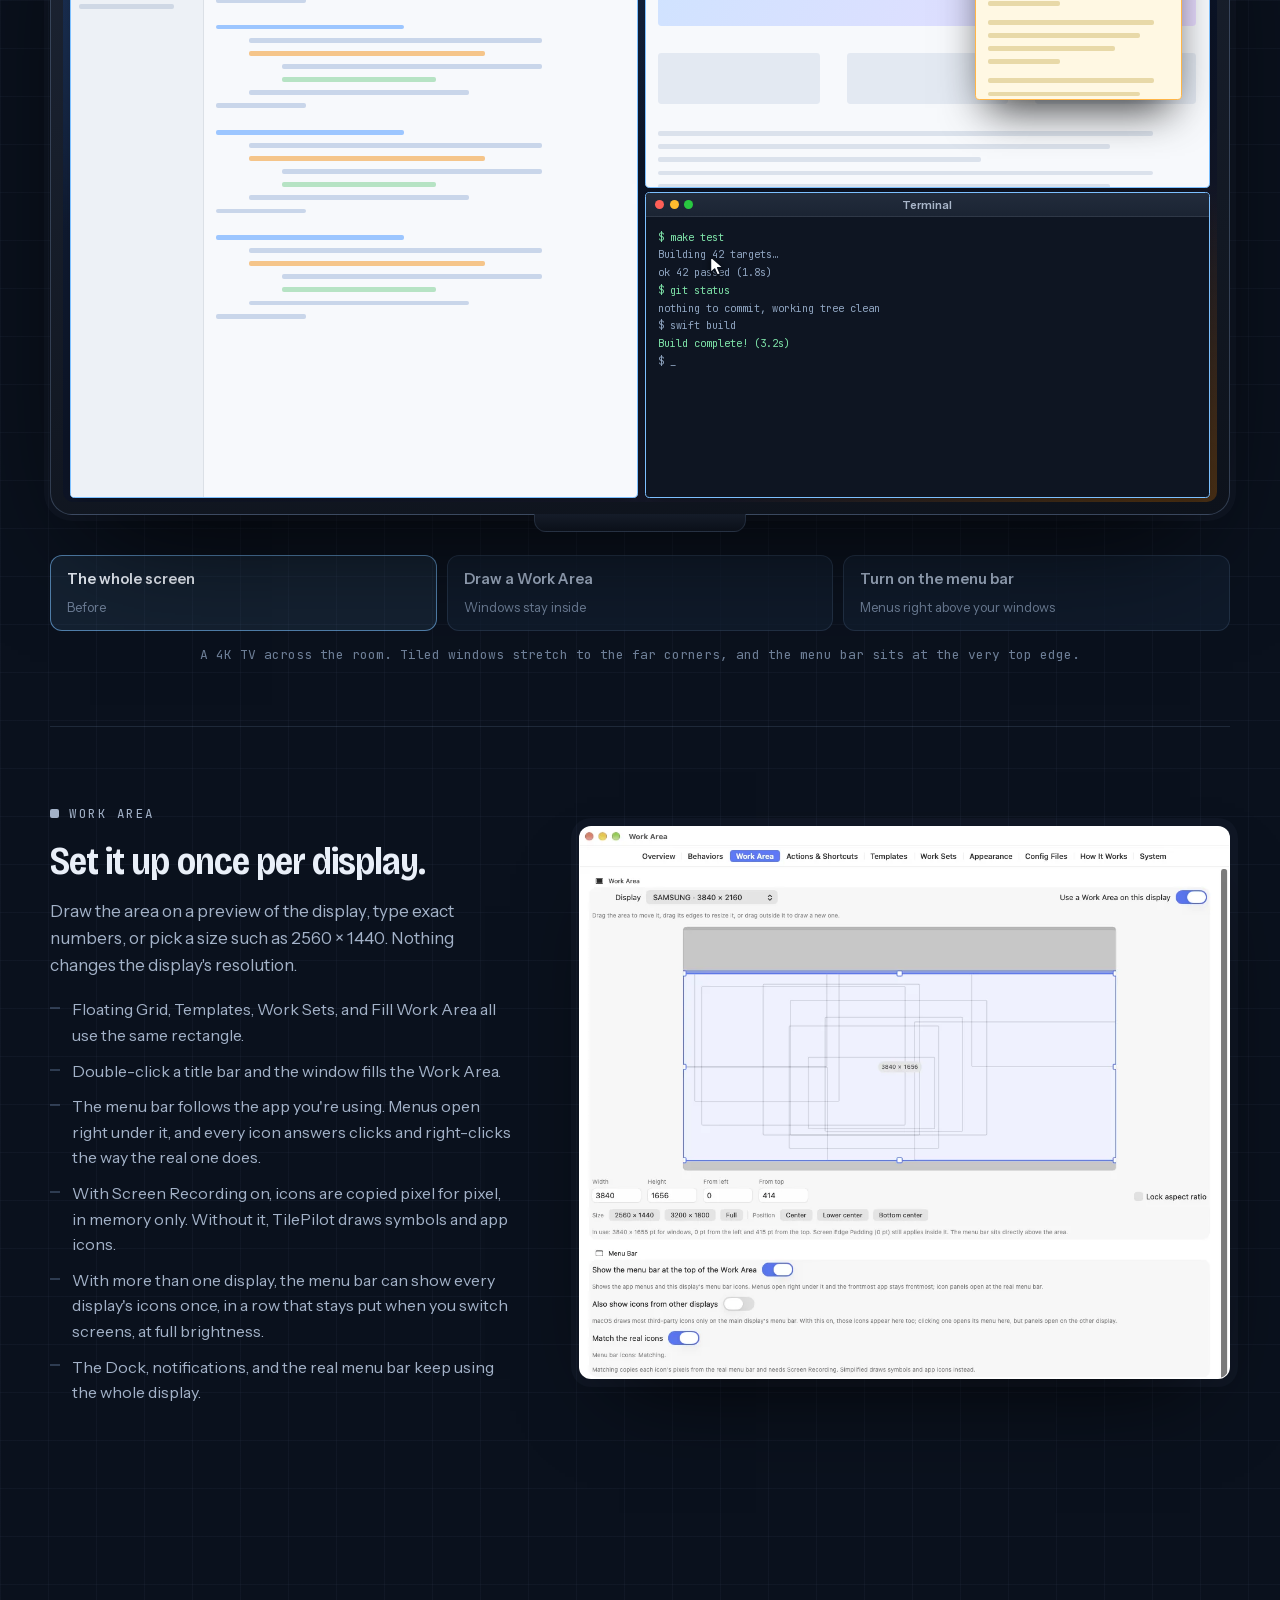
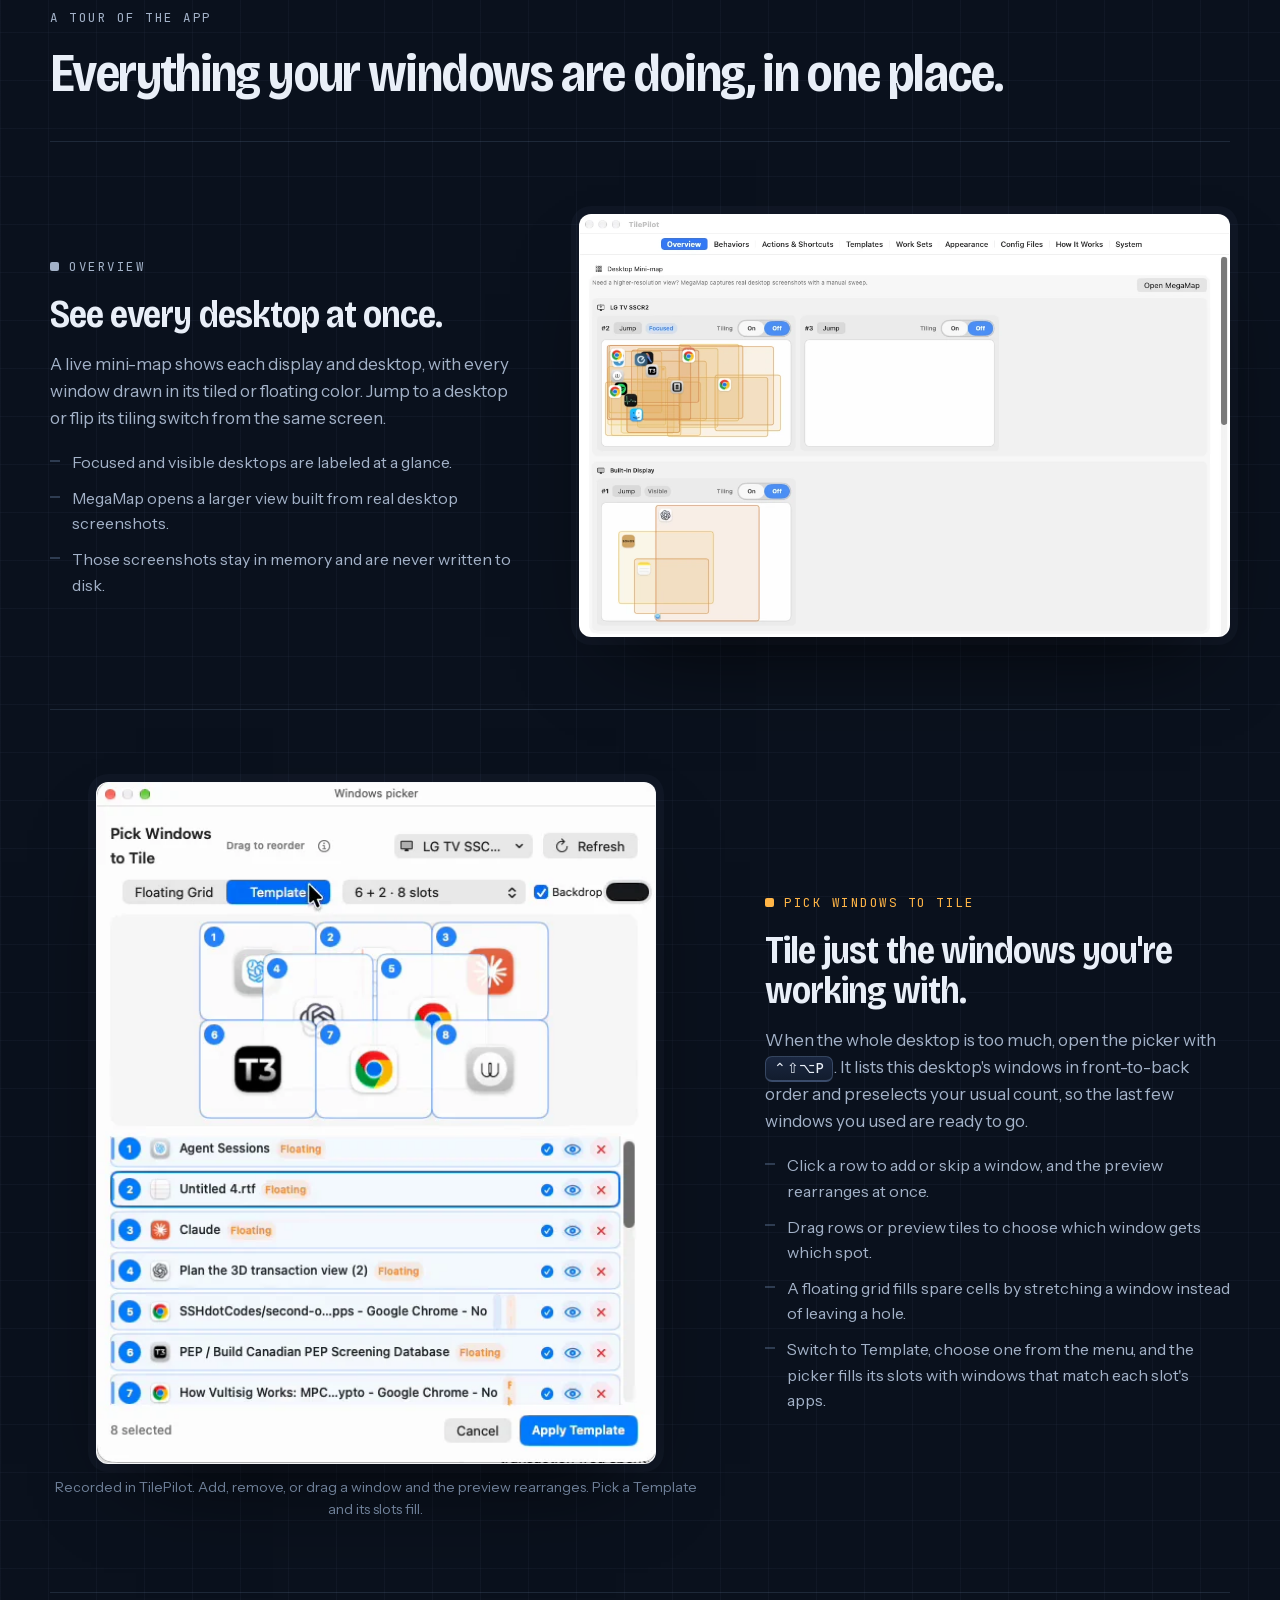
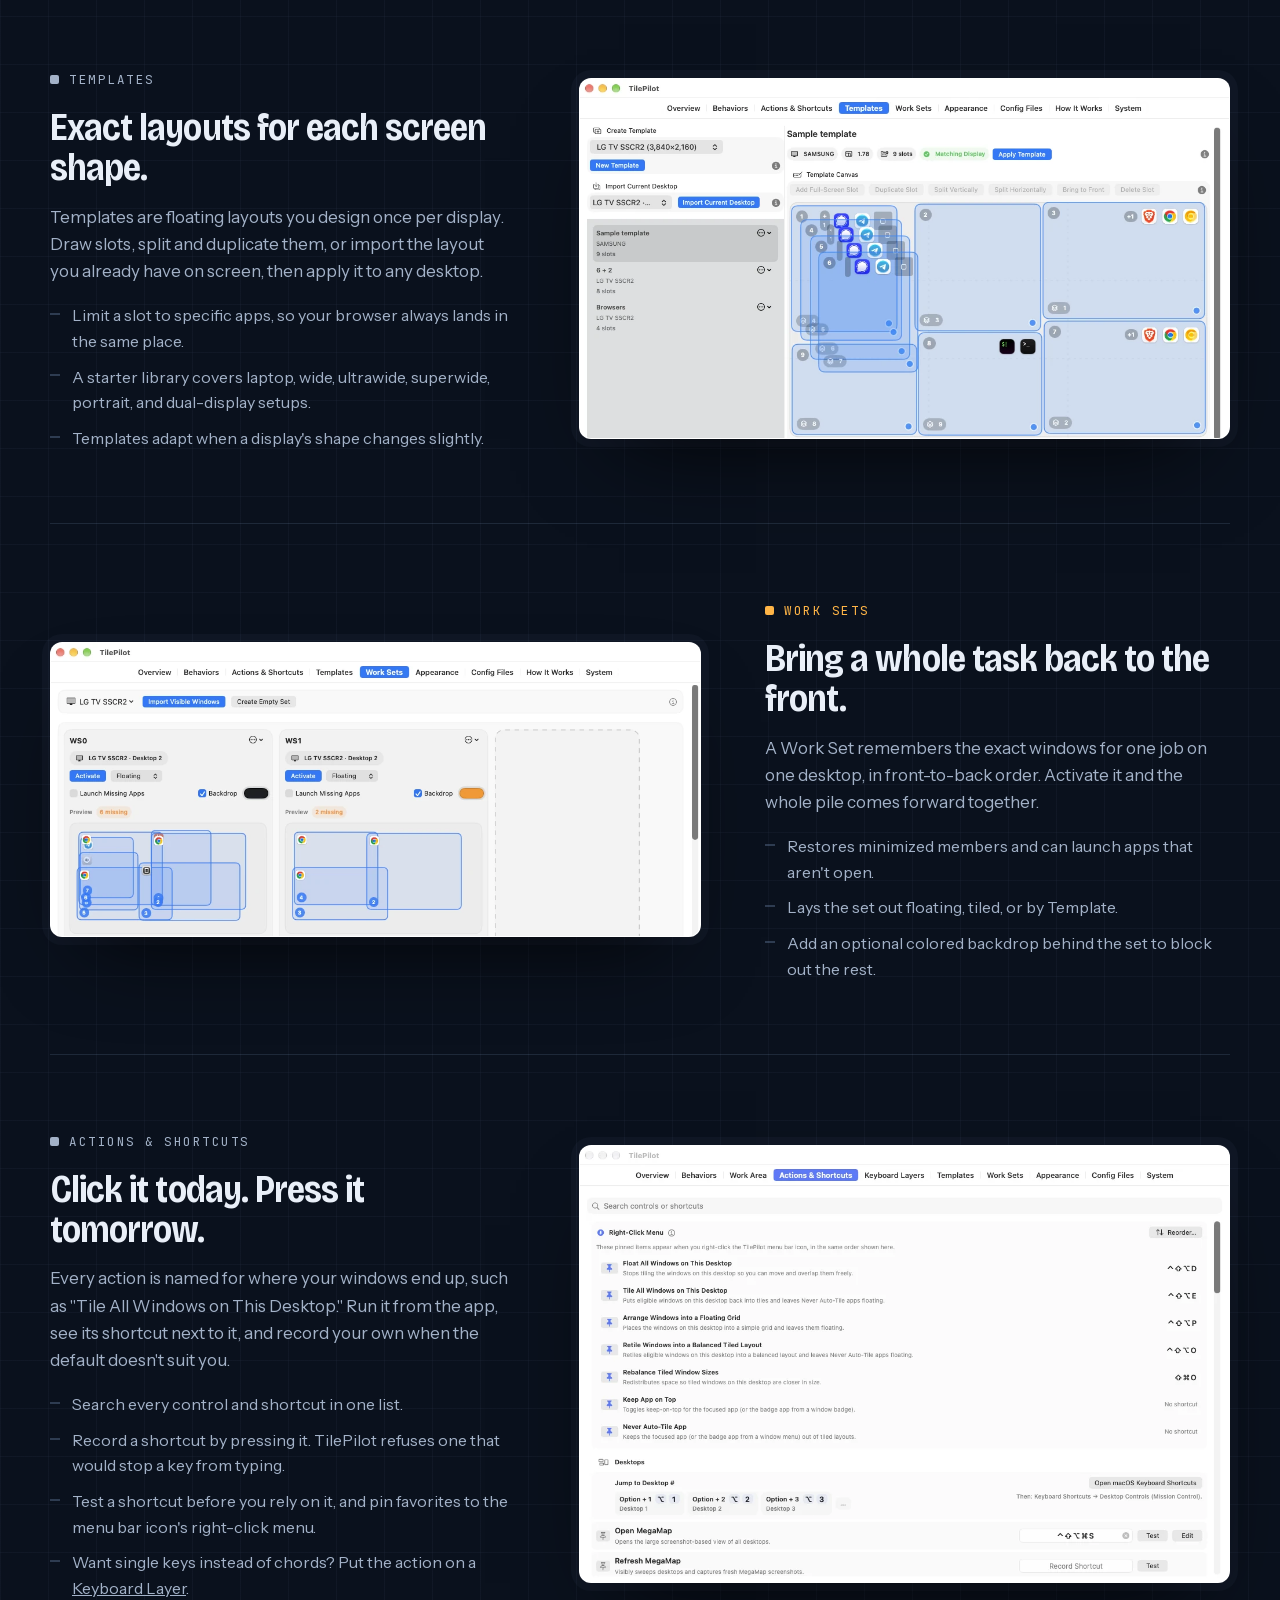
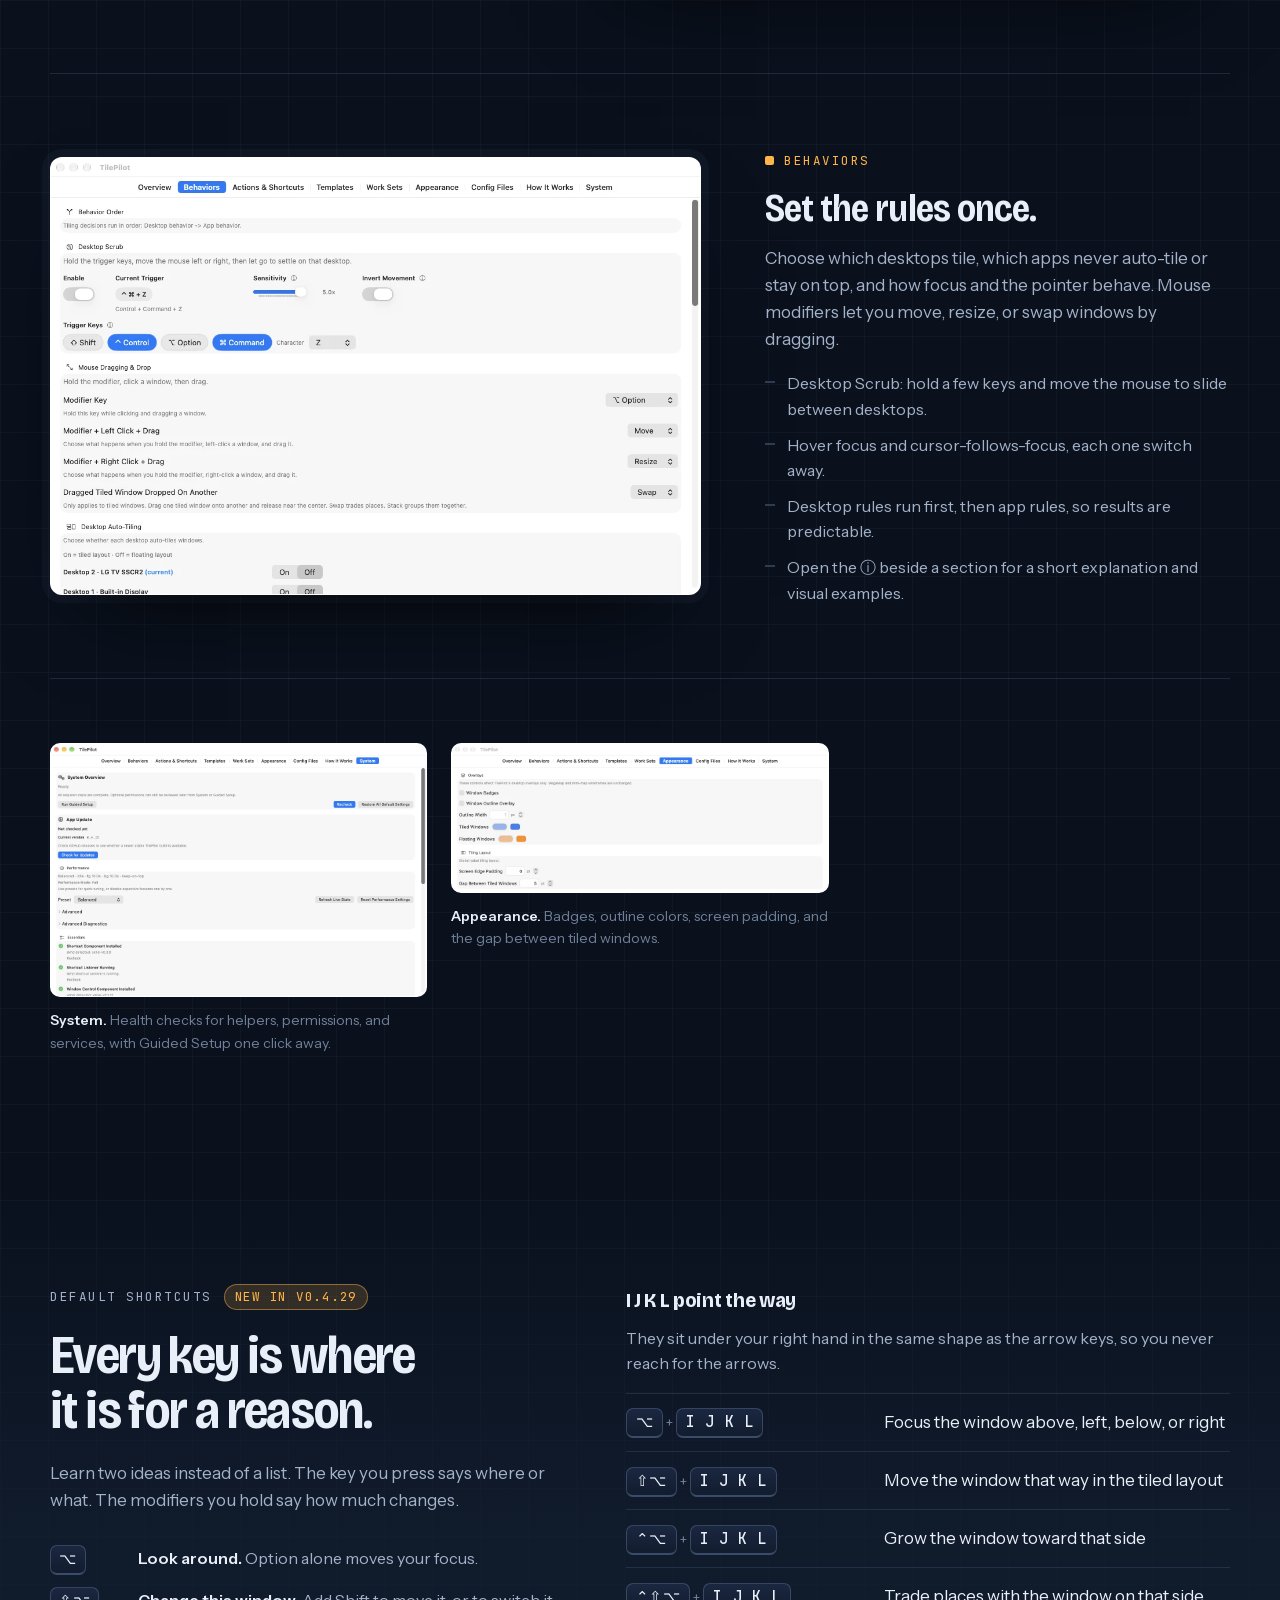
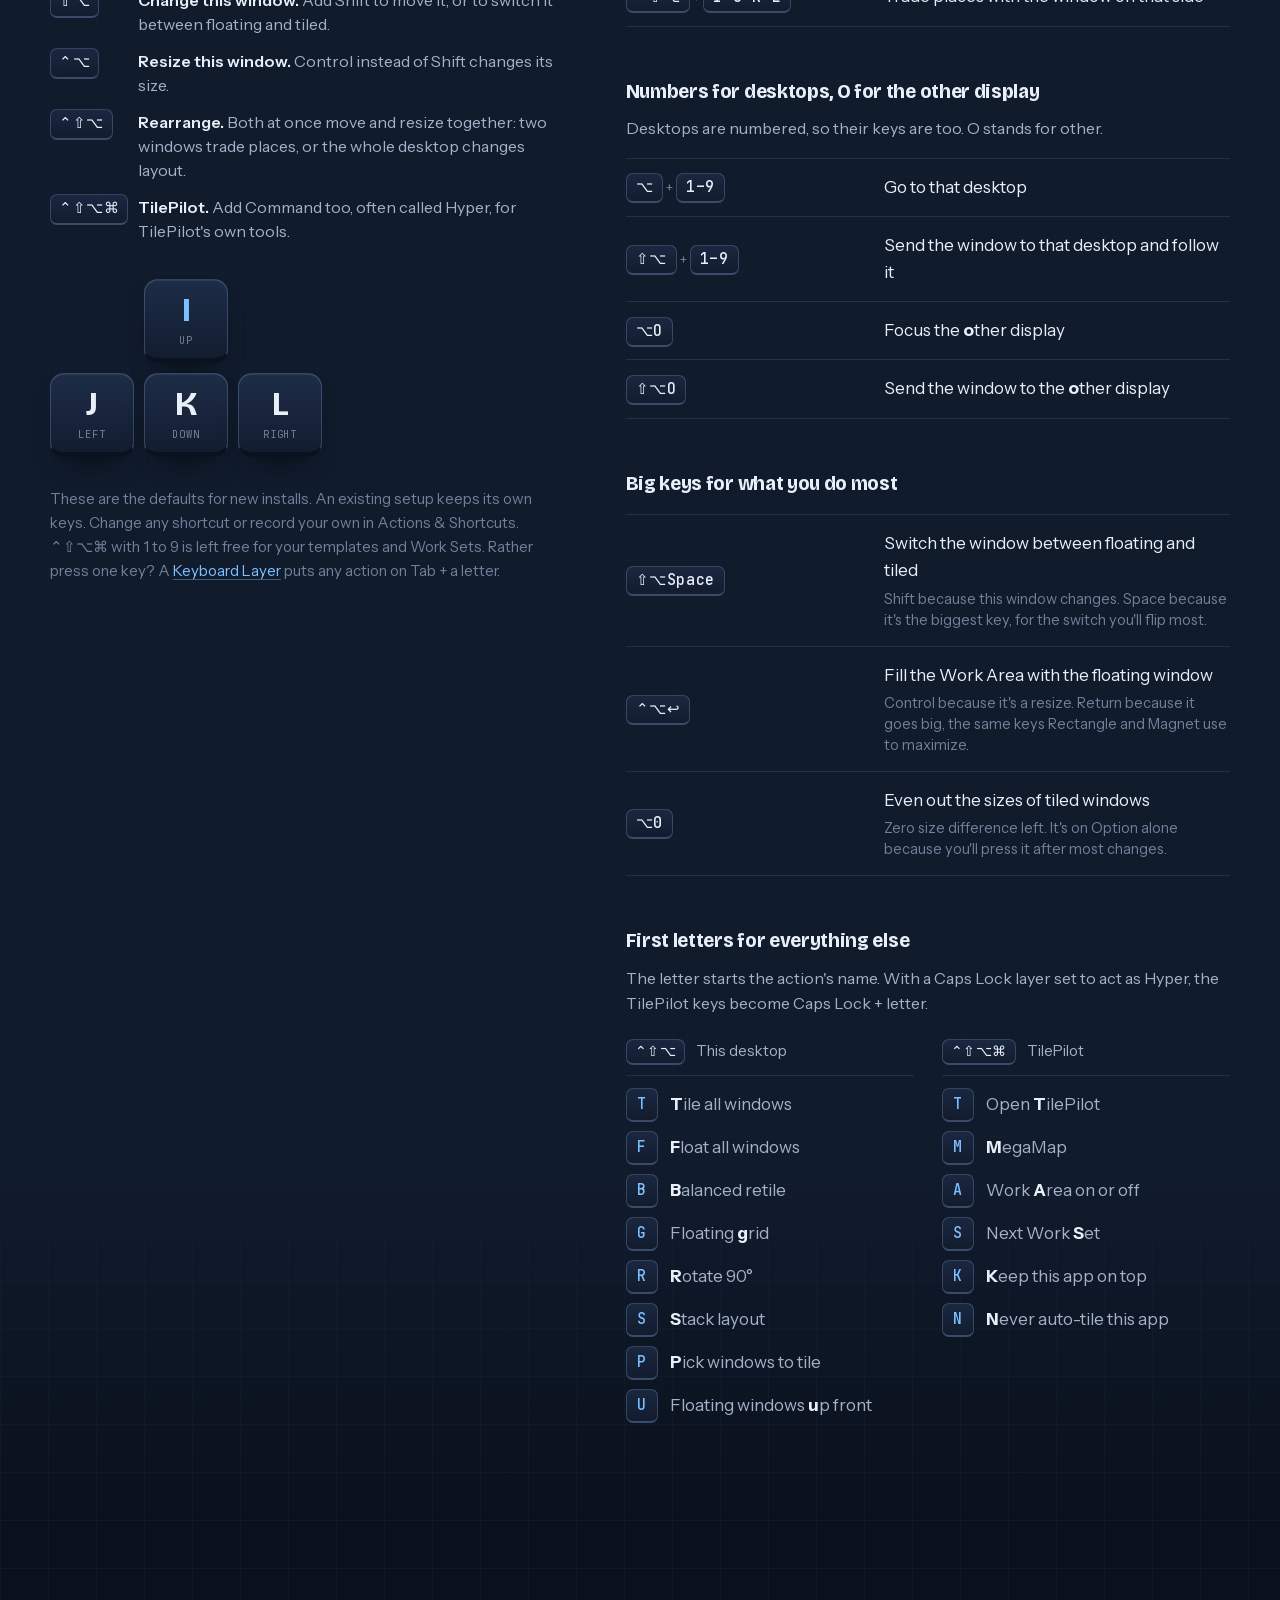
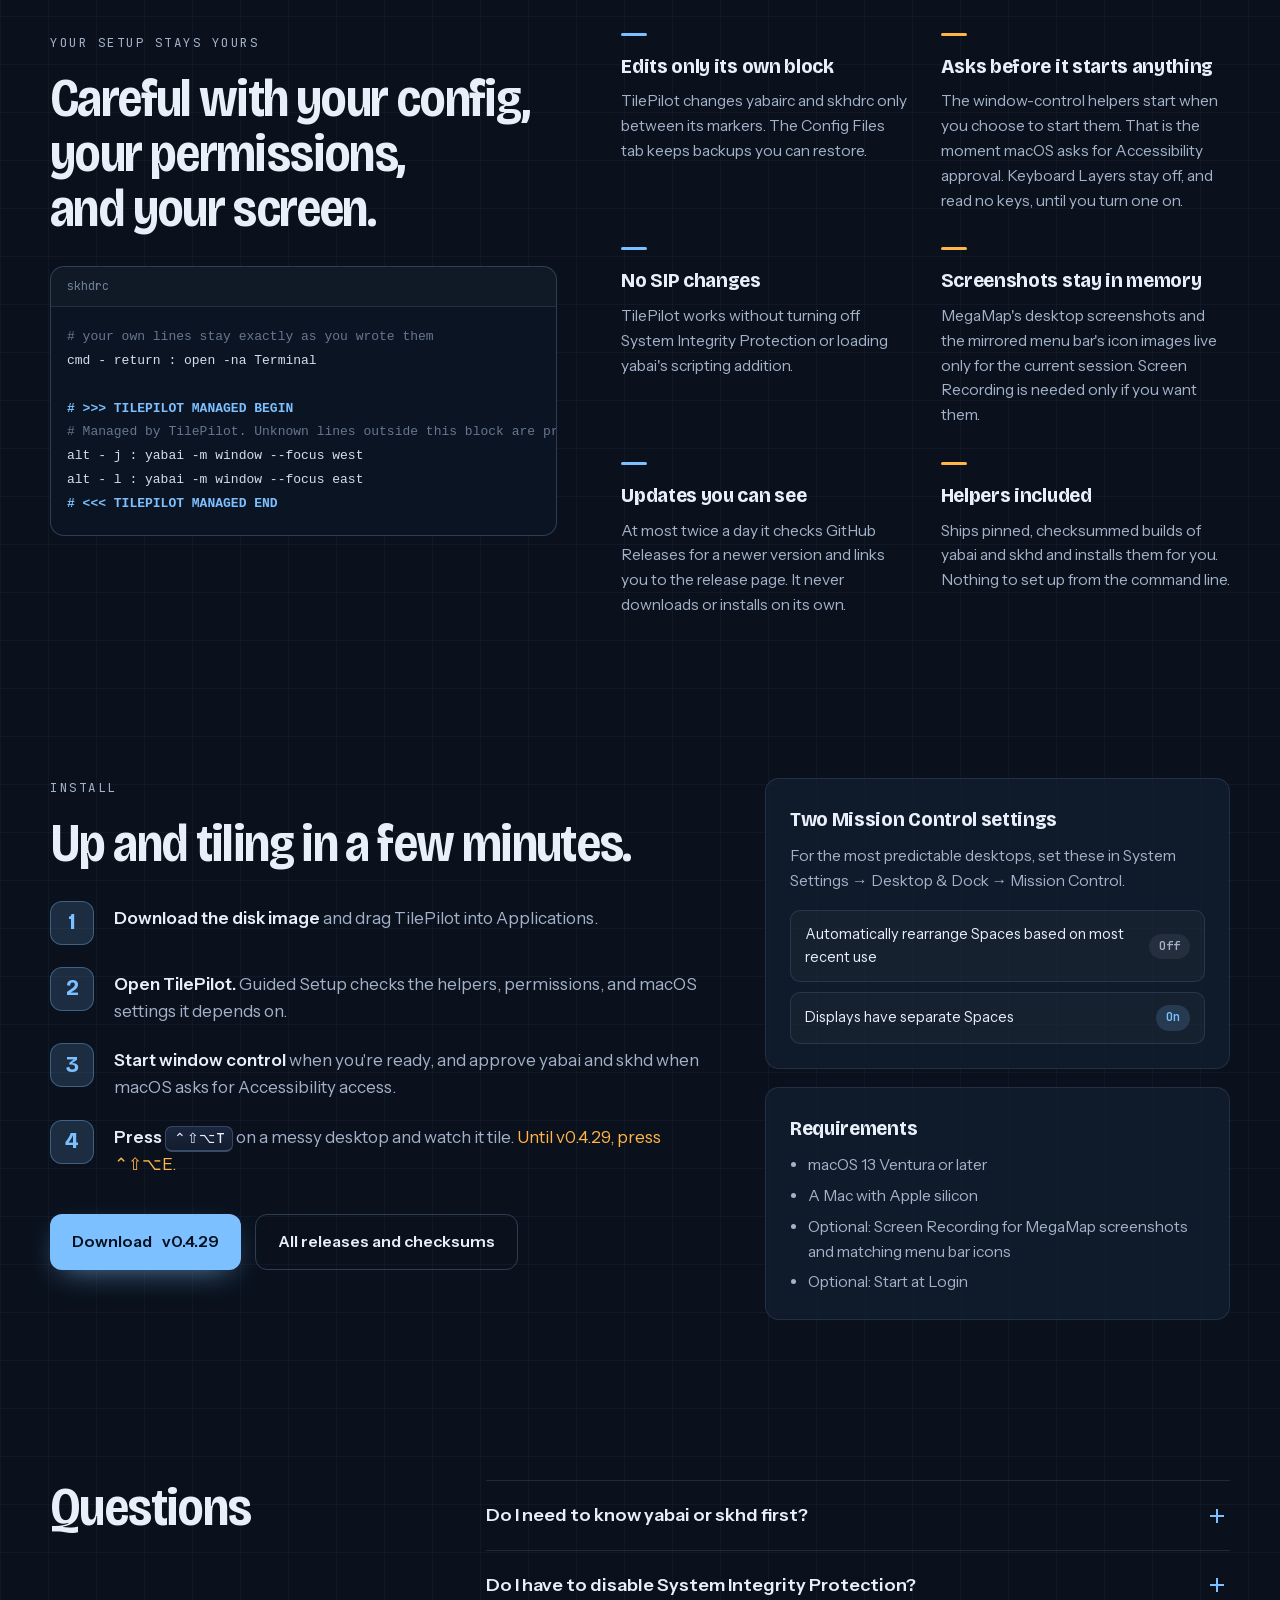
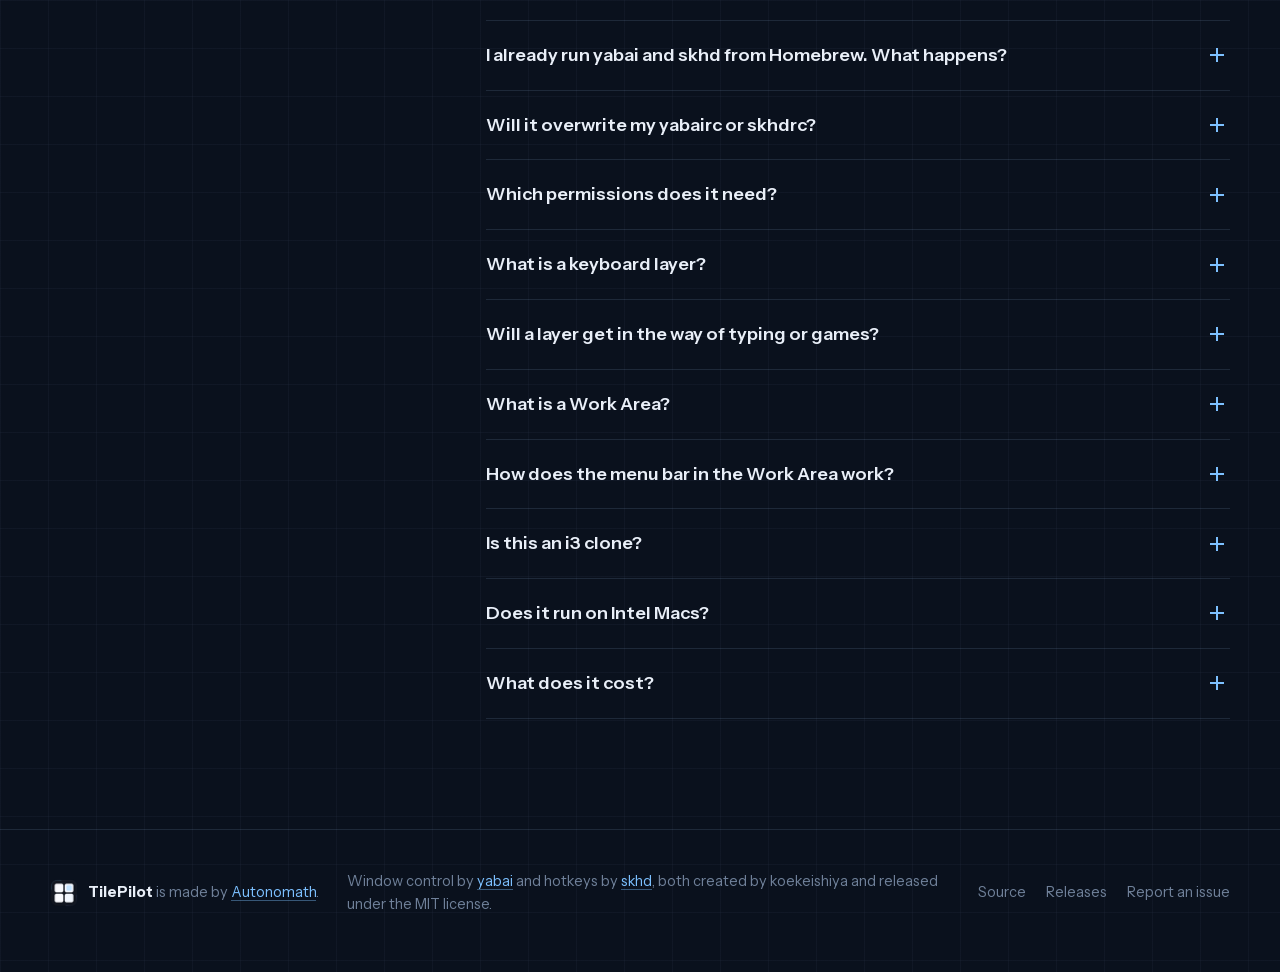
==== commit 8e646ef6: "docs: promote Keyboard Layers and show the real picker on the website" ====
--- a/website/index.html
+++ b/website/index.html
@@ -4,7 +4,7 @@
   <meta charset="utf-8">
   <meta name="viewport" content="width=device-width, initial-scale=1">
   <title>TilePilot — Tiling windows for macOS, with a GUI that teaches the keys</title>
-  <meta name="description" content="TilePilot is a free Mac app that makes yabai and skhd tiling approachable. Tile or float windows, apply exact layout templates, save Work Sets, and learn keyboard shortcuts from a native interface.">
+  <meta name="description" content="TilePilot is a free Mac app that makes yabai and skhd tiling approachable. Tile or float windows, apply exact layout templates, save Work Sets, and turn Tab or the right mouse button into a second keyboard of one-key shortcuts.">
   <meta name="theme-color" content="#0a111d">
   <link rel="canonical" href="https://autonomath.github.io/TilePilot/">
   <link rel="icon" type="image/png" sizes="64x64" href="assets/icon-64.png">
@@ -16,7 +16,7 @@
   <meta property="og:type" content="website">
   <meta property="og:site_name" content="TilePilot">
   <meta property="og:title" content="TilePilot — Tile your Mac like i3. Learn it like a Mac app.">
-  <meta property="og:description" content="A free macOS app for tiling, floating layouts, templates, Work Sets, and learnable keyboard shortcuts, built on yabai and skhd.">
+  <meta property="og:description" content="A free macOS app for tiling, floating layouts, templates, Work Sets, keyboard layers, and learnable shortcuts, built on yabai and skhd.">
   <meta property="og:url" content="https://autonomath.github.io/TilePilot/">
   <meta property="og:image" content="https://autonomath.github.io/TilePilot/assets/og.png">
   <meta property="og:image:width" content="1200">
@@ -30,7 +30,7 @@
     "name": "TilePilot",
     "applicationCategory": "UtilitiesApplication",
     "operatingSystem": "macOS 13 or later on Apple silicon",
-    "description": "A native macOS app that makes yabai and skhd window tiling approachable, with floating layout templates, Work Sets, and a shortcut learning surface.",
+    "description": "A native macOS app that makes yabai and skhd window tiling approachable, with floating layout templates, Work Sets, keyboard layers, and a shortcut learning surface.",
     "softwareVersion": "0.4.29",
     "downloadUrl": "https://github.com/autonomath/TilePilot/releases/download/v0.4.29/TilePilot-v0.4.29.dmg",
     "url": "https://autonomath.github.io/TilePilot/",
@@ -49,6 +49,7 @@
         <span>TilePilot</span>
       </a>
       <nav class="nav" aria-label="Primary">
+        <a href="#layers">Keyboard Layers</a>
         <a href="#work-area">Work Area</a>
         <a href="#features">Features</a>
         <a href="#keys">Shortcuts</a>
@@ -64,7 +65,7 @@
     <section class="hero">
       <div class="shell">
         <div class="hero-copy">
-          <a class="announce" href="#work-area"><span class="new-tag">New</span>A Work Area for big screens, with the menu bar right above your windows</a>
+          <a class="announce" href="#layers"><span class="new-tag">New</span>Keyboard Layers: hold Tab or the right mouse button for a second set of shortcuts</a>
           <p class="eyebrow">Free · macOS 13 or later · Apple silicon</p>
           <h1>Tile your Mac like i3.<br><em>Learn it like a Mac app.</em></h1>
           <p class="lede">TilePilot is a native app built on yabai and skhd. Tile, float, and arrange windows from a clear interface while you learn the shortcuts. Once the keys become habit, you can leave the mouse alone.</p>
@@ -161,10 +162,71 @@
       </div>
     </section>
 
+    <section id="layers" class="layers" aria-labelledby="layers-title">
+      <div class="shell">
+        <div class="layers-head">
+          <p class="eyebrow"><span class="new-tag">New</span>Keyboard Layers</p>
+          <h2 id="layers-title" class="section-title">Hold a key you already have.<br>Get a second keyboard.</h2>
+          <p class="lede">Tap Tab and it types a Tab. Hold Tab and press C, and Chrome opens. A layer turns Tab, Caps Lock, backtick, backslash, or the right mouse button into a trigger for your own one-key shortcuts, and the trigger keeps doing its usual job.</p>
+        </div>
+
+        <div class="layers-grid">
+          <ul class="triggers">
+            <li>
+              <p class="trigger-key"><kbd>Tab</kbd><span>+</span><kbd>C</kbd></p>
+              <h3>Open what you use most</h3>
+              <p>Apps, websites, files, and folders, each one key away. A tapped Tab still types a Tab, and Shift+Tab and ⌘Tab work as usual.</p>
+            </li>
+            <li>
+              <p class="trigger-key"><kbd class="kbd-mouse">Right button</kbd><span>+</span><kbd>A</kbd></p>
+              <h3>Point, then act</h3>
+              <p>Hold the right mouse button and keys act on the window under the pointer: snap it, center it, close it, or send it to the other display. A plain right-click still opens the menu, and right-drags still work.</p>
+            </li>
+            <li>
+              <p class="trigger-key"><kbd>&#96;</kbd><span>+</span><kbd>1</kbd></p>
+              <h3>A Hyper key on any trigger</h3>
+              <p>Turn on Hyper and every key you haven't listed sends ⌃⌥⇧⌘ + that key, so the same trigger also drives Raycast and your other tools.</p>
+            </li>
+          </ul>
+          <figure class="shot"><a href="assets/shots/keyboard-layers.webp"><img src="assets/shots/keyboard-layers.webp" width="1120" height="752" loading="lazy" decoding="async" alt="TilePilot Keyboard Layers tab with three layers. Tab opens Chrome, Terminal, Mail, and a GitHub link, types a quick reply, and plays or pauses music. The right mouse button snaps, centers, minimizes, or closes the window under the pointer. Backtick switches desktops and sends Hyper for other keys."></a></figure>
+        </div>
+
+        <div class="builder">
+          <div class="builder-copy feature-text">
+            <p class="tab-label">Key window</p>
+            <h3>Build a key in one window.</h3>
+            <p>Click Add Key, or hold the right button and press a key the layer doesn't know yet, and the Key window opens. Browse nine groups or search them all at once, pick an action, and the key works right away.</p>
+            <ul>
+              <li><b>Windows, Desktops, Layouts.</b> Snap to halves, thirds, and quarters, swap and resize, switch desktops, apply a Template or Work Set.</li>
+              <li><b>Apps and Open.</b> Open, hide, or quit apps, and open a link, file, or folder.</li>
+              <li><b>macOS.</b> Mission Control, Spotlight, screenshots, media, volume, brightness, and Lock Screen.</li>
+              <li><b>Keys &amp; Text and Automation.</b> Press another shortcut, type a block of text, or run an Apple Shortcut, a shell command, or one of your skhd shortcuts.</li>
+            </ul>
+          </div>
+          <figure class="shot builder-shot" id="builder-shot">
+            <div class="shot-switch" role="group" aria-label="Key window views">
+              <button type="button" data-view="browse" aria-pressed="true">Browse</button>
+              <button type="button" data-view="search" aria-pressed="false">Search</button>
+            </div>
+            <img data-view="browse" src="assets/shots/key-window.webp" width="760" height="544" loading="lazy" decoding="async" alt="TilePilot Key window for Right Click + A, with nine action groups in a sidebar and Snap Left Half checked in the Windows group.">
+            <img data-view="search" src="assets/shots/key-search.webp" width="760" height="544" loading="lazy" decoding="async" alt="TilePilot Key window searching for screen, with matches grouped under Windows, Apps, and macOS." hidden>
+            <figcaption id="builder-caption">Each group lists its actions by section. The check marks what the key does now.</figcaption>
+          </figure>
+        </div>
+
+        <ul class="layer-promises">
+          <li><b>Off until you turn it on.</b> New layers start off, and TilePilot reads no keys until one is on.</li>
+          <li><b>Typing stays typing.</b> Keys a layer doesn't list type as usual, and password fields always get plain keys.</li>
+          <li><b>Games keep the right button.</b> Close the Key window without an action and that key works as usual with the right button from then on.</li>
+          <li><b>Caps Lock stays shared.</b> A Caps Lock layer steps aside while Raycast's Hyper Key or Karabiner already uses Caps Lock.</li>
+        </ul>
+      </div>
+    </section>
+
     <section id="work-area" class="workarea" aria-labelledby="workarea-title">
       <div class="shell">
         <div class="wa-head">
-          <p class="eyebrow"><span class="new-tag">New</span>Work Area and menu bar</p>
+          <p class="eyebrow">Work Area and menu bar</p>
           <h2 id="workarea-title" class="section-title">A giant display that feels like a normal one.</h2>
           <p class="lede">On a TV or a very wide screen, the corners are far away and the menu bar hugs the top edge. Draw a Work Area and TilePilot keeps every window inside it. Turn on its menu bar and the app menus and menu bar icons sit right above your windows.</p>
         </div>
@@ -247,32 +309,17 @@
           <div class="feature-text">
             <p class="tab-label">Pick Windows to Tile</p>
             <h3>Tile just the windows you're working with.</h3>
-            <p>When the whole desktop is too much, open the picker. It lists this desktop's windows in front-to-back order and preselects your usual count, so the last few windows you used are ready to go.</p>
-            <ul>
-              <li>Click rows to include or skip windows, and drag to set their order.</li>
-              <li>Preview the final placement with numbered spots before anything moves.</li>
-              <li>Place them in a floating grid that fills spare cells, or in a saved Template.</li>
-            </ul>
-          </div>
-          <figure class="shot shot-mock" aria-label="Illustration of the Pick Windows to Tile picker">
-            <div class="picker" aria-hidden="true">
-              <p class="picker-title">Pick Windows to Tile</p>
-              <p class="picker-sub">Click to select. Drag rows to change placement order.</p>
-              <div class="picker-seg"><span class="on">Floating Grid</span><span>Template</span></div>
-              <div class="picker-preview">
-                <span class="p1"><b>1</b></span><span class="p2"><b>2</b></span><span class="p3"><b>3</b></span><span class="p4"><b>4</b></span><span class="p5"><b>5</b></span>
-              </div>
-              <ol class="picker-rows">
-                <li class="sel"><b>1</b><span>Editor<small>roadmap.md</small></span><em>Floating</em></li>
-                <li class="sel"><b>2</b><span>Browser<small>Docs · Getting started</small></span><em>Floating</em></li>
-                <li class="sel"><b>3</b><span>Terminal<small>make test</small></span><em>Floating</em></li>
-                <li class="sel"><b>4</b><span>Notes<small>Weekly plan</small></span><em>Floating</em></li>
-                <li class="sel"><b>5</b><span>Music</span><em>Floating</em></li>
-                <li><b>6</b><span>Calculator</span><em>Floating</em></li>
-              </ol>
-              <div class="picker-foot"><span>5 selected</span><span class="ghost">Cancel</span><span class="go">Tile Selected Windows</span></div>
-            </div>
-            <figcaption>Illustration of the picker's layout.</figcaption>
+            <p>When the whole desktop is too much, open the picker with <kbd>⌃⇧⌥P</kbd>. It lists this desktop's windows in front-to-back order and preselects your usual count, so the last few windows you used are ready to go.</p>
+            <ul>
+              <li>Click a row to add or skip a window, and the preview rearranges at once.</li>
+              <li>Drag rows or preview tiles to choose which window gets which spot.</li>
+              <li>A floating grid fills spare cells by stretching a window instead of leaving a hole.</li>
+              <li>Switch to Template, choose one from the menu, and the picker fills its slots with windows that match each slot's apps.</li>
+            </ul>
+          </div>
+          <figure class="shot shot-video">
+            <video src="assets/shots/picker.mp4" poster="assets/shots/picker.webp" width="548" height="668" autoplay muted loop playsinline preload="metadata" aria-label="Recording of the Pick Windows to Tile picker. Selecting windows rearranges the preview grid. Switching to Template and choosing templates from the menu fills their slots, and windows are dragged to new spots."></video>
+            <figcaption>Recorded in TilePilot. Add, remove, or drag a window and the preview rearranges. Pick a Template and its slots fill.</figcaption>
           </figure>
         </article>
 
@@ -311,11 +358,12 @@
             <p>Every action is named for where your windows end up, such as "Tile All Windows on This Desktop." Run it from the app, see its shortcut next to it, and record your own when the default doesn't suit you.</p>
             <ul>
               <li>Search every control and shortcut in one list.</li>
-              <li>Pin favorites to the menu bar icon's right-click menu.</li>
-              <li>Test a shortcut before you rely on it.</li>
-            </ul>
-          </div>
-          <figure class="shot"><a href="assets/shots/actions.webp"><img src="assets/shots/actions.webp" width="1120" height="752" loading="lazy" decoding="async" alt="TilePilot Actions and Shortcuts tab listing pinned right-click menu actions with their keyboard shortcuts."></a></figure>
+              <li>Record a shortcut by pressing it. TilePilot refuses one that would stop a key from typing.</li>
+              <li>Test a shortcut before you rely on it, and pin favorites to the menu bar icon's right-click menu.</li>
+              <li>Want single keys instead of chords? Put the action on a <a href="#layers">Keyboard Layer</a>.</li>
+            </ul>
+          </div>
+          <figure class="shot"><a href="assets/shots/actions.webp"><img src="assets/shots/actions.webp" width="1120" height="752" loading="lazy" decoding="async" alt="TilePilot Actions and Shortcuts tab with a search field, pinned right-click menu actions and their shortcuts, and Record Shortcut and Test buttons."></a></figure>
         </article>
 
         <article class="feature flip">
@@ -365,7 +413,7 @@
             <span class="cap cap-k">K<small>down</small></span>
             <span class="cap cap-l">L<small>right</small></span>
           </div>
-          <p class="keys-foot">These are the defaults for new installs. An existing setup keeps its own keys. Change any shortcut or record your own in Actions &amp; Shortcuts. ⌃⇧⌥⌘ with 1 to 9 is left free for your templates and Work Sets.</p>
+          <p class="keys-foot">These are the defaults for new installs. An existing setup keeps its own keys. Change any shortcut or record your own in Actions &amp; Shortcuts. ⌃⇧⌥⌘ with 1 to 9 is left free for your templates and Work Sets. Rather press one key? A <a href="#layers">Keyboard Layer</a> puts any action on Tab + a letter.</p>
         </div>
         <div class="key-groups">
           <h3>I J K L point the way</h3>
@@ -441,7 +489,7 @@
         </div>
         <ul class="trust-list">
           <li><h3>Edits only its own block</h3><p>TilePilot changes yabairc and skhdrc only between its markers. The Config Files tab keeps backups you can restore.</p></li>
-          <li><h3>Asks before it starts anything</h3><p>The window-control helpers start when you choose to start them. That is the moment macOS asks for Accessibility approval.</p></li>
+          <li><h3>Asks before it starts anything</h3><p>The window-control helpers start when you choose to start them. That is the moment macOS asks for Accessibility approval. Keyboard Layers stay off, and read no keys, until you turn one on.</p></li>
           <li><h3>No SIP changes</h3><p>TilePilot works without turning off System Integrity Protection or loading yabai's scripting addition.</p></li>
           <li><h3>Screenshots stay in memory</h3><p>MegaMap's desktop screenshots and the mirrored menu bar's icon images live only for the current session. Screen Recording is needed only if you want them.</p></li>
           <li><h3>Updates you can see</h3><p>At most twice a day it checks GitHub Releases for a newer version and links you to the release page. It never downloads or installs on its own.</p></li>
@@ -510,7 +558,15 @@
           </details>
           <details>
             <summary>Which permissions does it need?</summary>
-            <p>yabai and skhd need Accessibility, which macOS requests when you start window control. TilePilot itself uses Accessibility for the mirrored menu bar. Screen Recording is only for MegaMap's real screenshots and matching menu bar icons. Start at Login is optional.</p>
+            <p>yabai and skhd need Accessibility, which macOS requests when you start window control. TilePilot itself uses Accessibility for Keyboard Layers and the mirrored menu bar. Screen Recording is only for MegaMap's real screenshots and matching menu bar icons. Start at Login is optional.</p>
+          </details>
+          <details>
+            <summary>What is a keyboard layer?</summary>
+            <p>A second set of shortcuts behind a key you already have. Hold the trigger (Tab, Caps Lock, backtick, backslash, or the right mouse button) and press another key to run its action. Tap the trigger alone and it does what it always did. Each trigger has its own keys, so Tab + C and Caps Lock + C can do different things.</p>
+          </details>
+          <details>
+            <summary>Will a layer get in the way of typing or games?</summary>
+            <p>A listed key acts the moment you press it while holding the trigger, however fast you type. Everything else types as usual, including Shift+Tab, ⌘Tab, and anything in a password field. With the right mouse button, a click still opens the context menu and a drag still drags, and a key you choose to leave alone works with the right button as it always did.</p>
           </details>
           <details>
             <summary>What is a Work Area?</summary>
--- a/website/styles.css
+++ b/website/styles.css
@@ -352,44 +352,14 @@
 }
 .shot figcaption, .gallery figcaption { margin-top: 12px; font-size: 14px; color: var(--dim); }
 
-/* Picker illustration */
-.shot-mock { display: grid; justify-items: center; }
-.picker {
-  width: min(440px, 100%); background: #f6f7f9; color: #1d2633; border-radius: 14px; padding: 22px 20px 16px;
+/* Picker recording */
+.shot-video { display: grid; justify-items: center; }
+.shot-video video {
+  display: block; width: min(560px, 100%); height: auto; border-radius: 12px; background: #f6f7f9;
+  border: 1px solid rgba(255, 255, 255, 0.1);
   box-shadow: 0 40px 90px -40px rgba(0, 0, 0, 0.85), 0 0 0 8px rgba(150, 182, 228, 0.04);
-  font-size: 13px;
-}
-.picker-title { margin: 0; font-weight: 700; font-size: 17px; color: #1d2633; }
-.picker-sub { margin: 4px 0 14px; color: #6b7686; font-size: 12.5px; }
-.picker-seg { display: inline-flex; padding: 3px; border-radius: 9px; background: #e4e7ec; margin-bottom: 14px; }
-.picker-seg span { padding: 5px 14px; border-radius: 7px; color: #4b5563; font-weight: 500; }
-.picker-seg .on { background: #fff; color: #1d2633; box-shadow: 0 1px 2px rgba(0, 0, 0, 0.12); }
-.picker-preview {
-  display: grid; grid-template-columns: repeat(3, 1fr); grid-template-rows: 56px 56px; gap: 6px;
-  padding: 12px; border-radius: 12px; background: #eceef2; margin-bottom: 12px;
-}
-.picker-preview span { padding: 6px; border-radius: 8px; border: 2px solid #8fb2f5; background: #dfe7f8; }
-.picker-preview b {
-  display: grid; place-items: center; width: 18px; height: 18px; border-radius: 50%;
-  background: #5b8def; color: #fff; font-size: 10.5px; font-weight: 700;
-}
-.picker-preview .p1 { grid-column: 1; grid-row: 1; }
-.picker-preview .p2 { grid-column: 2; grid-row: 1; }
-.picker-preview .p3 { grid-column: 3; grid-row: 1 / span 2; }
-.picker-preview .p4 { grid-column: 1; grid-row: 2; }
-.picker-preview .p5 { grid-column: 2; grid-row: 2; }
-.picker-rows { list-style: none; margin: 0 0 12px; padding: 0; display: grid; gap: 6px; }
-.picker-rows li { display: grid; grid-template-columns: 22px 1fr auto; align-items: center; gap: 10px; padding: 7px 10px; border-radius: 10px; background: #eceef2; border: 1px solid transparent; }
-.picker-rows li.sel { background: #e7edfb; border-color: #a8c1f4; }
-.picker-rows b { display: grid; place-items: center; width: 20px; height: 20px; border-radius: 50%; background: #c9ced8; color: #fff; font-size: 10.5px; }
-.picker-rows .sel b { background: #5b8def; }
-.picker-rows span { display: flex; flex-direction: column; font-weight: 600; color: #1d2633; line-height: 1.25; }
-.picker-rows small { font-weight: 400; color: #6b7686; font-size: 11.5px; }
-.picker-rows em { font-style: normal; font-size: 10.5px; font-weight: 600; color: #b36b12; background: #fde9cc; padding: 2px 7px; border-radius: 6px; }
-.picker-foot { display: flex; align-items: center; gap: 8px; color: #6b7686; }
-.picker-foot span:first-child { margin-right: auto; }
-.picker-foot .ghost { padding: 6px 12px; border-radius: 8px; background: #e4e7ec; color: #1d2633; font-weight: 500; }
-.picker-foot .go { padding: 6px 12px; border-radius: 8px; background: #5b8def; color: #fff; font-weight: 600; }
+}
+.shot-video figcaption { text-align: center; }
 
 /* Gallery */
 .gallery { display: grid; grid-template-columns: repeat(3, 1fr); gap: 24px; padding-top: 64px; border-top: 1px solid var(--line); align-items: start; }
@@ -523,6 +493,34 @@
 .announce .soon { color: var(--float); }
 .announce .soon::before { content: "·"; margin-right: 10px; color: var(--dim); }
 
+/* Keyboard Layers */
+.layers { padding: 110px 0 20px; }
+.layers-head { max-width: 880px; }
+.layers-head .eyebrow { display: flex; flex-wrap: wrap; align-items: center; gap: 12px; }
+.layers-grid { display: grid; grid-template-columns: minmax(0, 5fr) minmax(0, 7fr); gap: 56px; align-items: center; margin-top: 48px; }
+.triggers { list-style: none; margin: 0; padding: 0; display: grid; gap: 26px; }
+.triggers h3 { font-family: var(--display); font-stretch: 90%; font-size: 21px; letter-spacing: -0.015em; margin: 10px 0 6px; }
+.triggers p { margin: 0; color: var(--muted); font-size: 16px; }
+.trigger-key { display: flex; align-items: center; gap: 8px; }
+.trigger-key span { color: var(--dim); font-family: var(--mono); }
+.trigger-key kbd { font-size: 15px; padding: 4px 10px 5px; color: var(--tile); }
+.trigger-key .kbd-mouse { color: var(--float); font-family: var(--body); letter-spacing: 0; }
+.builder { display: grid; grid-template-columns: minmax(0, 5fr) minmax(0, 6fr); gap: 56px; align-items: center; margin-top: 80px; padding-top: 72px; border-top: 1px solid var(--line); }
+.builder h3 { font-family: var(--display); font-weight: 650; font-stretch: 86%; font-size: clamp(28px, 3vw, 38px); line-height: 1.05; letter-spacing: -0.025em; margin: 0 0 16px; }
+.builder-copy li b { color: var(--text); font-weight: 600; }
+.builder-shot img { border-radius: 10px; }
+.builder-shot img[hidden] { display: none; }
+.shot-switch { display: inline-flex; gap: 4px; padding: 4px; margin-bottom: 14px; border-radius: 10px; background: rgba(18, 30, 49, 0.7); border: 1px solid var(--line); }
+.shot-switch button {
+  font: inherit; font-size: 14px; color: var(--muted); cursor: pointer;
+  padding: 6px 16px; border: 0; border-radius: 7px; background: none;
+}
+.shot-switch button:hover { color: var(--text); }
+.shot-switch button[aria-pressed="true"] { color: #04101f; background: var(--tile); font-weight: 600; }
+.layer-promises { list-style: none; margin: 64px 0 0; padding: 0; display: grid; grid-template-columns: repeat(4, 1fr); gap: 18px; }
+.layer-promises li { padding: 20px; border-radius: var(--radius); background: rgba(18, 30, 49, 0.6); border: 1px solid var(--line); color: var(--muted); font-size: 15px; }
+.layer-promises b { display: block; margin-bottom: 6px; color: var(--text); font-weight: 600; }
+
 /* Work Area */
 .workarea { padding: 110px 0 20px; }
 .wa-head { max-width: 880px; }
@@ -615,7 +613,8 @@
   .demo-actions { grid-template-columns: repeat(2, 1fr); }
   .feature, .feature.flip { grid-template-columns: minmax(0, 1fr); gap: 36px; padding: 56px 0; }
   .feature.flip .feature-text { order: 0; }
-  .keys-inner, .trust-inner, .install-inner, .faq-inner { grid-template-columns: minmax(0, 1fr); gap: 40px; }
+  .keys-inner, .trust-inner, .install-inner, .faq-inner, .layers-grid, .builder { grid-template-columns: minmax(0, 1fr); gap: 40px; }
+  .layer-promises { grid-template-columns: 1fr 1fr; }
   .gallery { grid-template-columns: 1fr 1fr; }
   .footer-inner { grid-template-columns: 1fr; gap: 14px; }
 }
@@ -629,6 +628,7 @@
   .win-bar span { display: none; }
   .win-tag { display: none; }
   .state-cards { grid-template-columns: 1fr; }
+  .layer-promises { grid-template-columns: 1fr; }
   .trust-list { grid-template-columns: 1fr; }
   .gallery { grid-template-columns: 1fr; }
   .key-table div { grid-template-columns: 1fr; gap: 6px; }
@@ -656,8 +656,6 @@
   .shell { width: calc(100% - 32px); }
   .wa-actions small { display: none; }
   .demo-actions button { padding: 12px; font-size: 13.5px; }
-  .picker { padding: 16px 14px 12px; }
-  .picker-foot .ghost { display: none; }
 }
 @media (prefers-reduced-motion: reduce) {
   html { scroll-behavior: auto; }
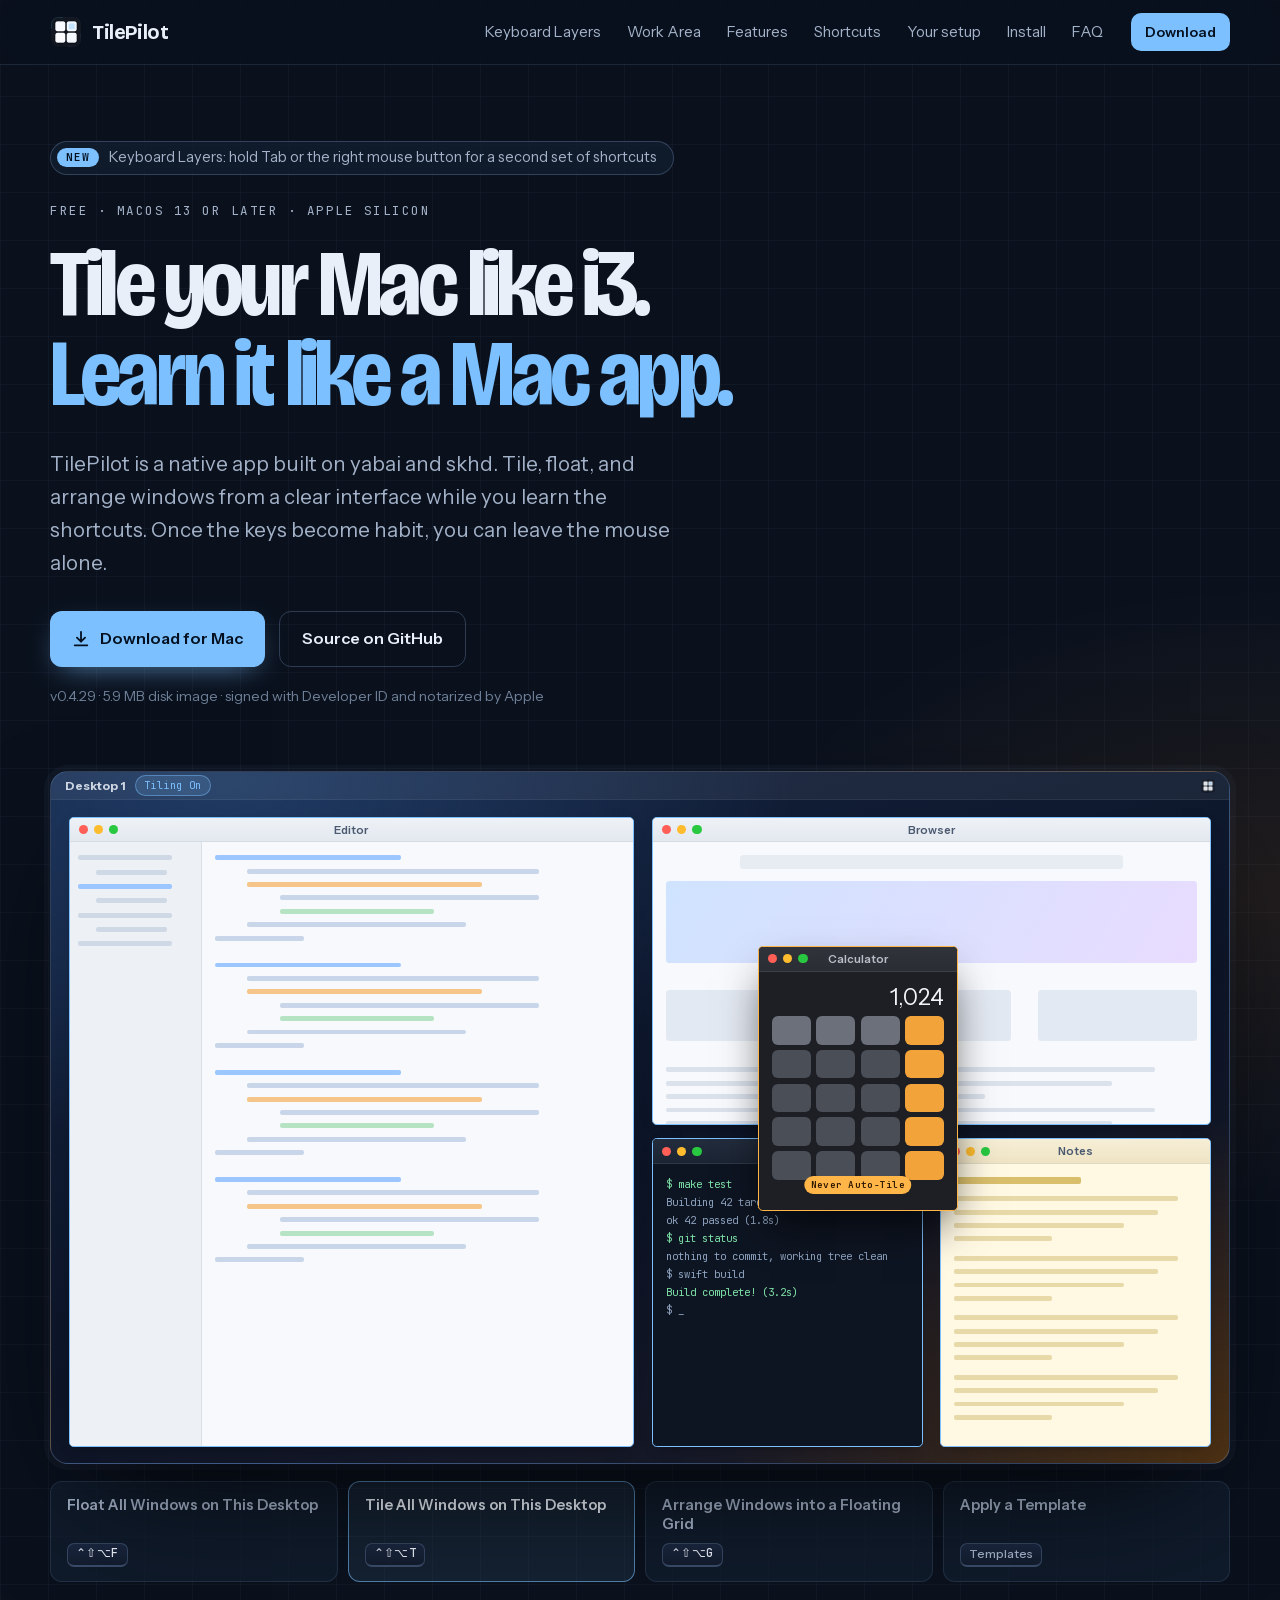
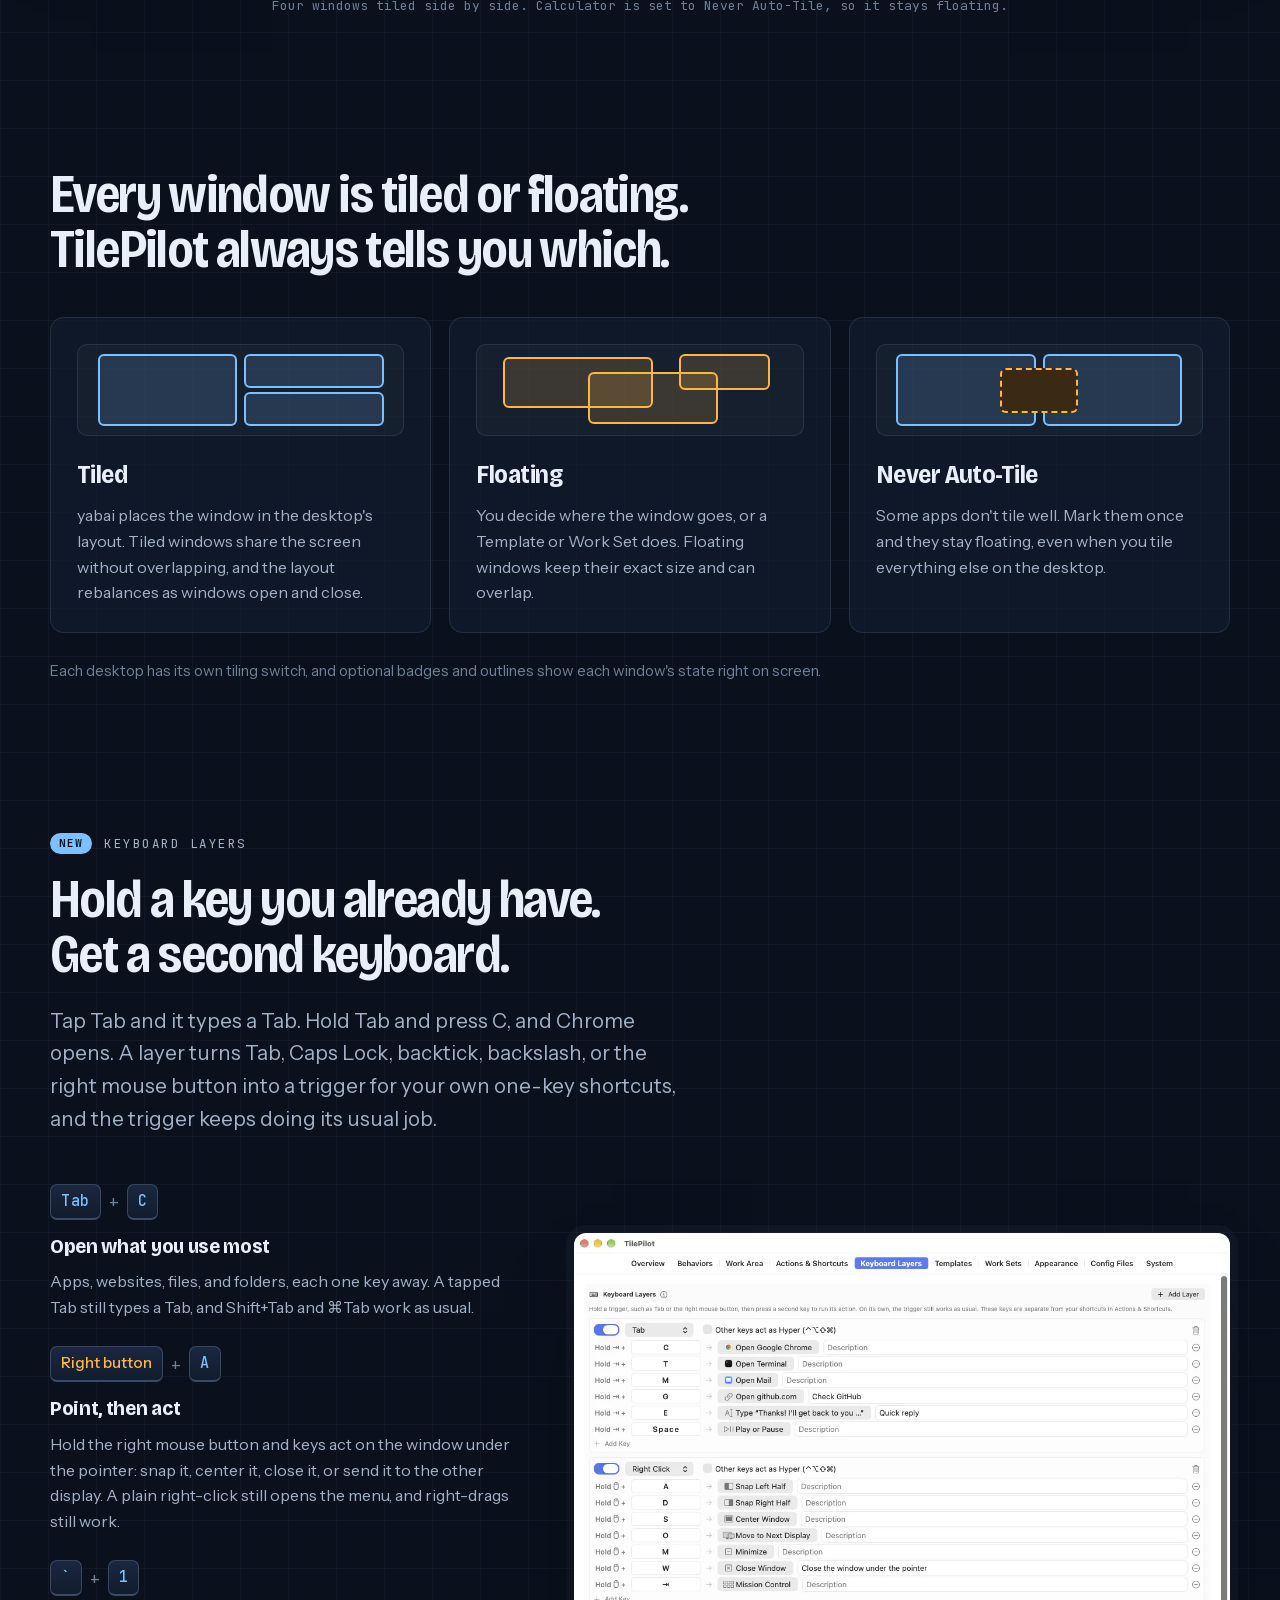
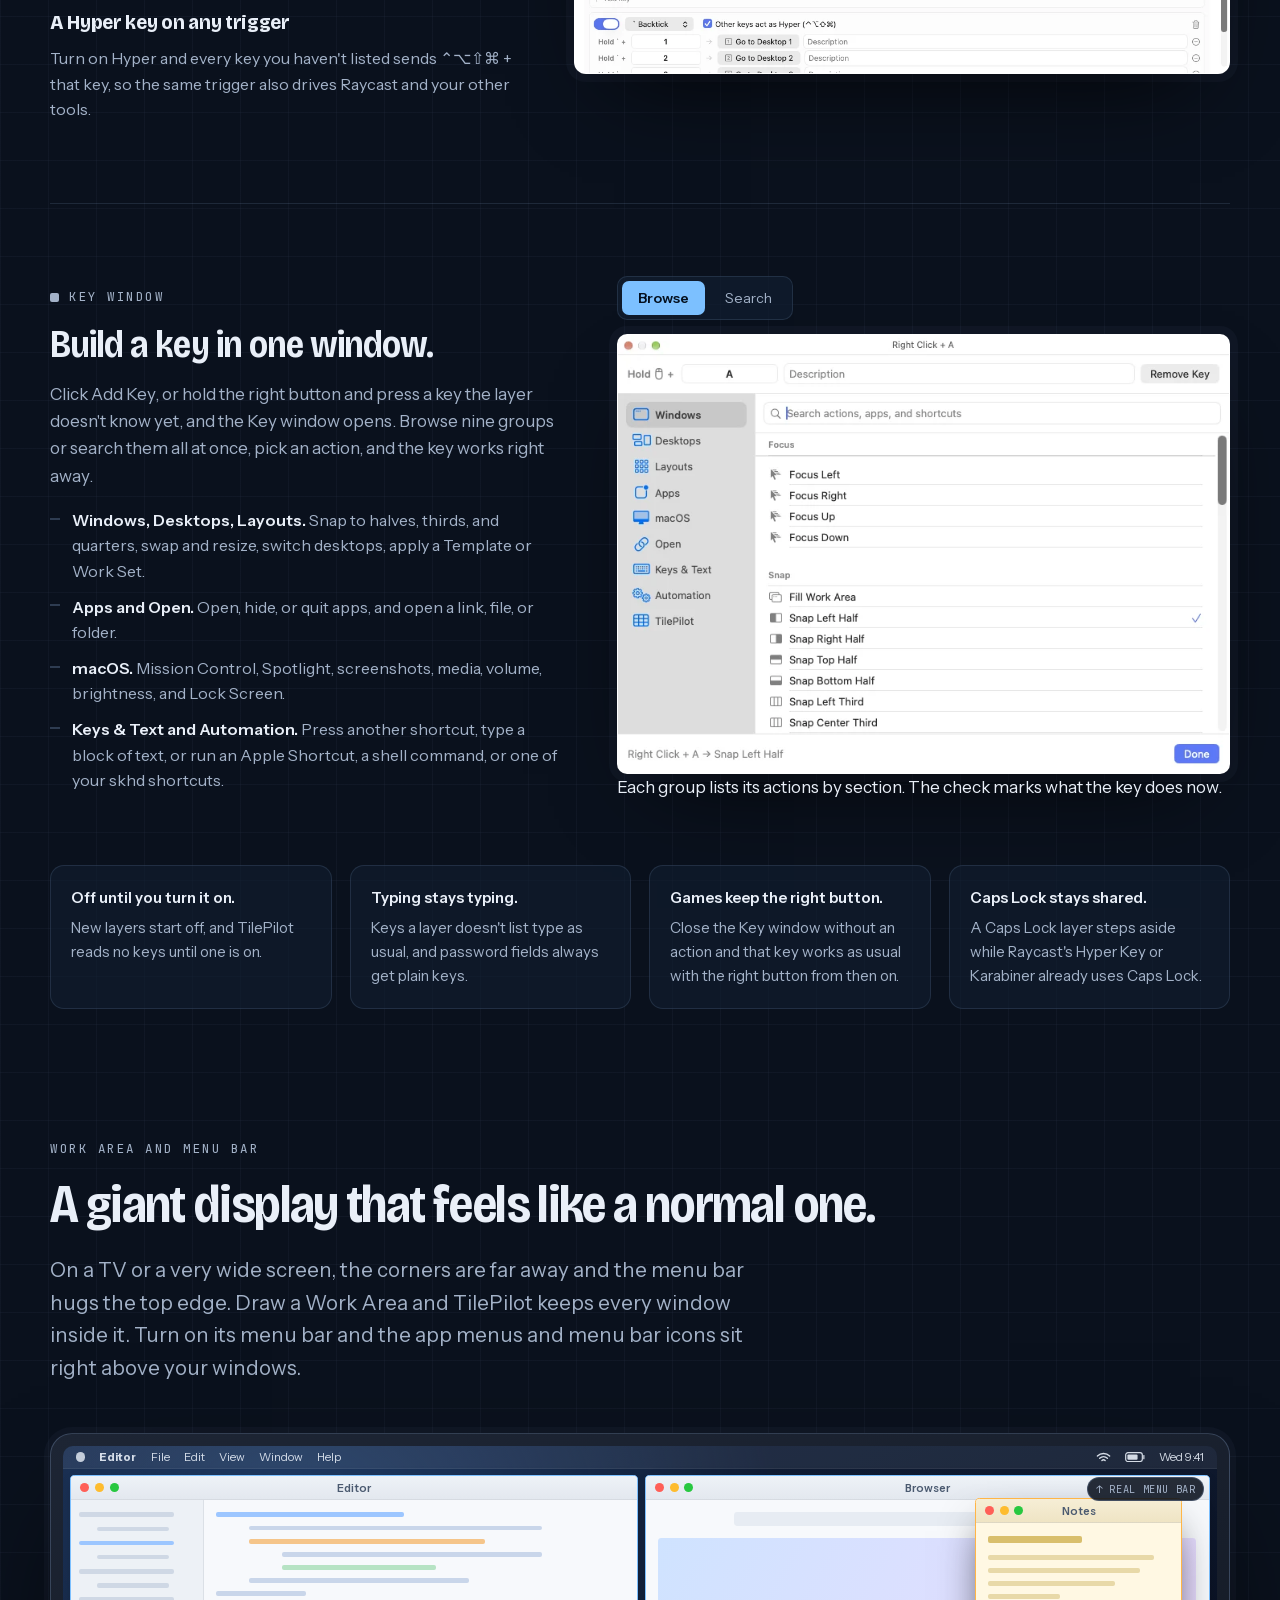
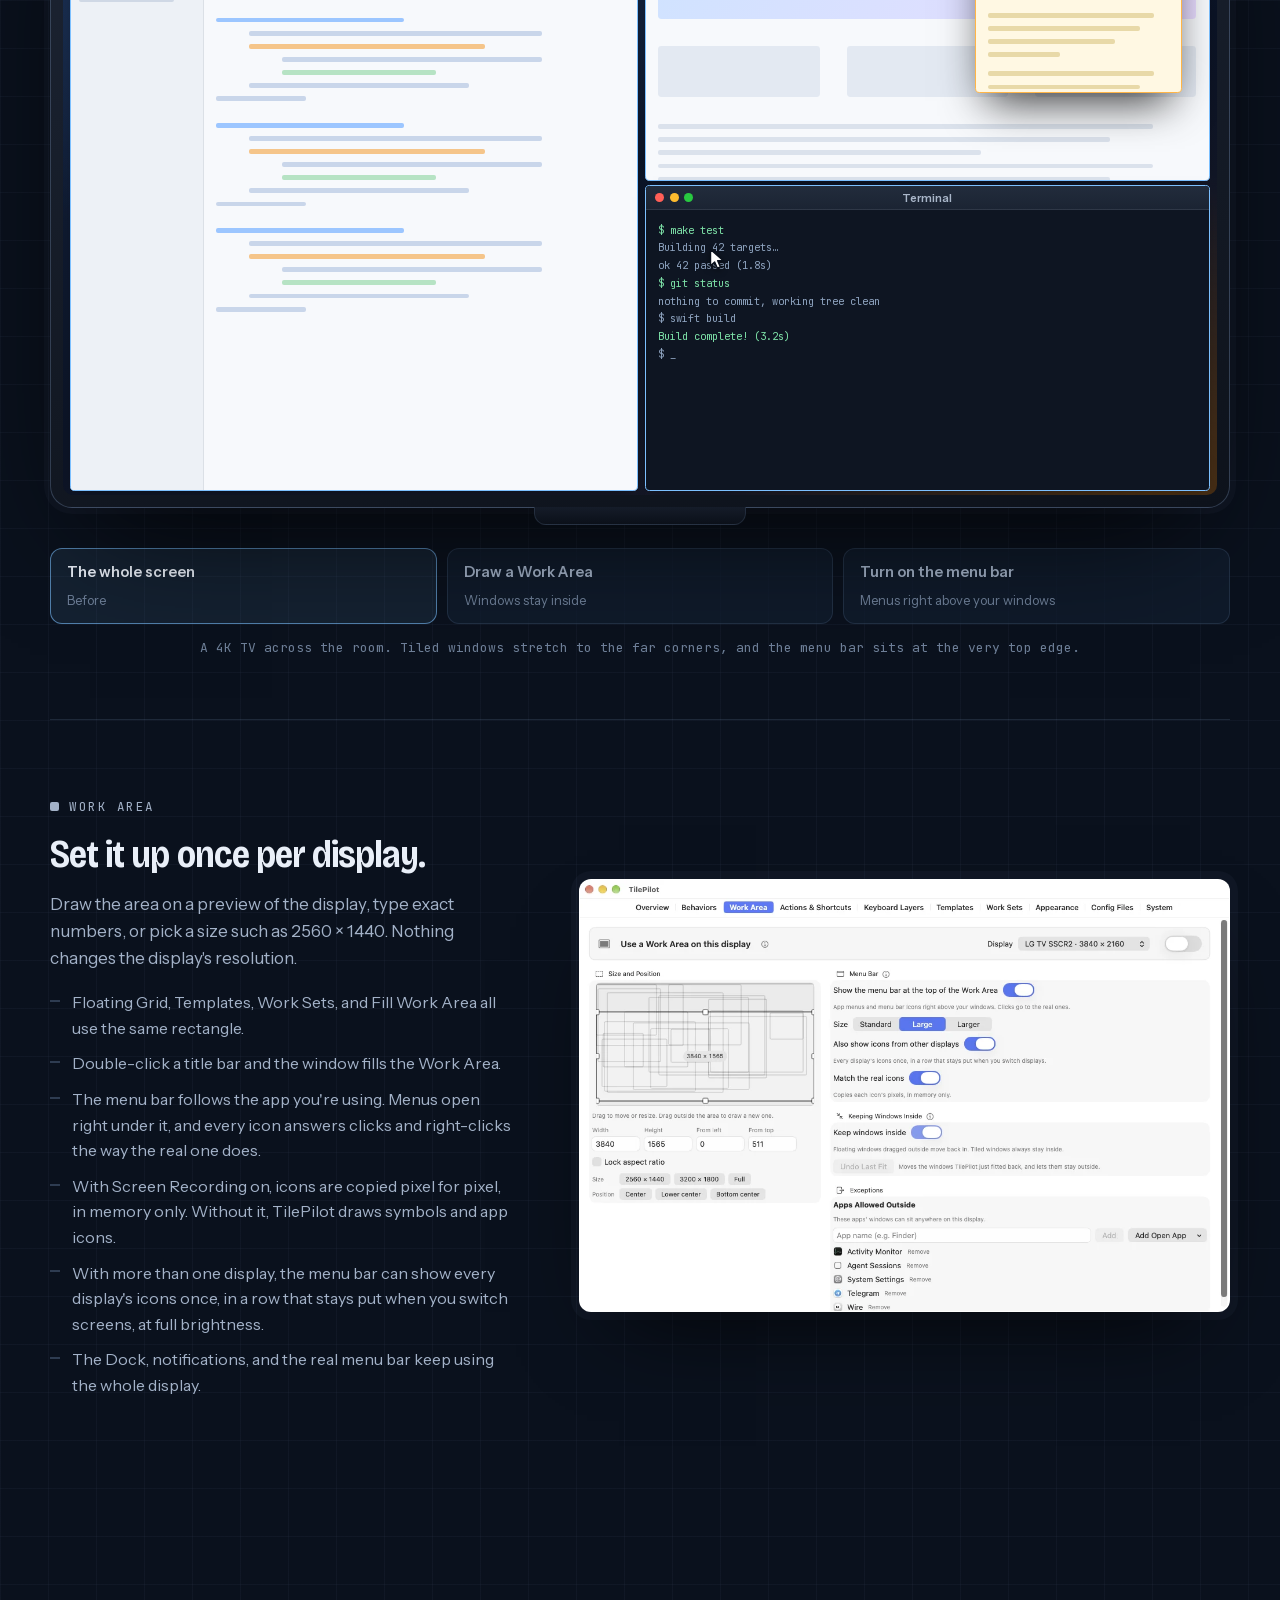
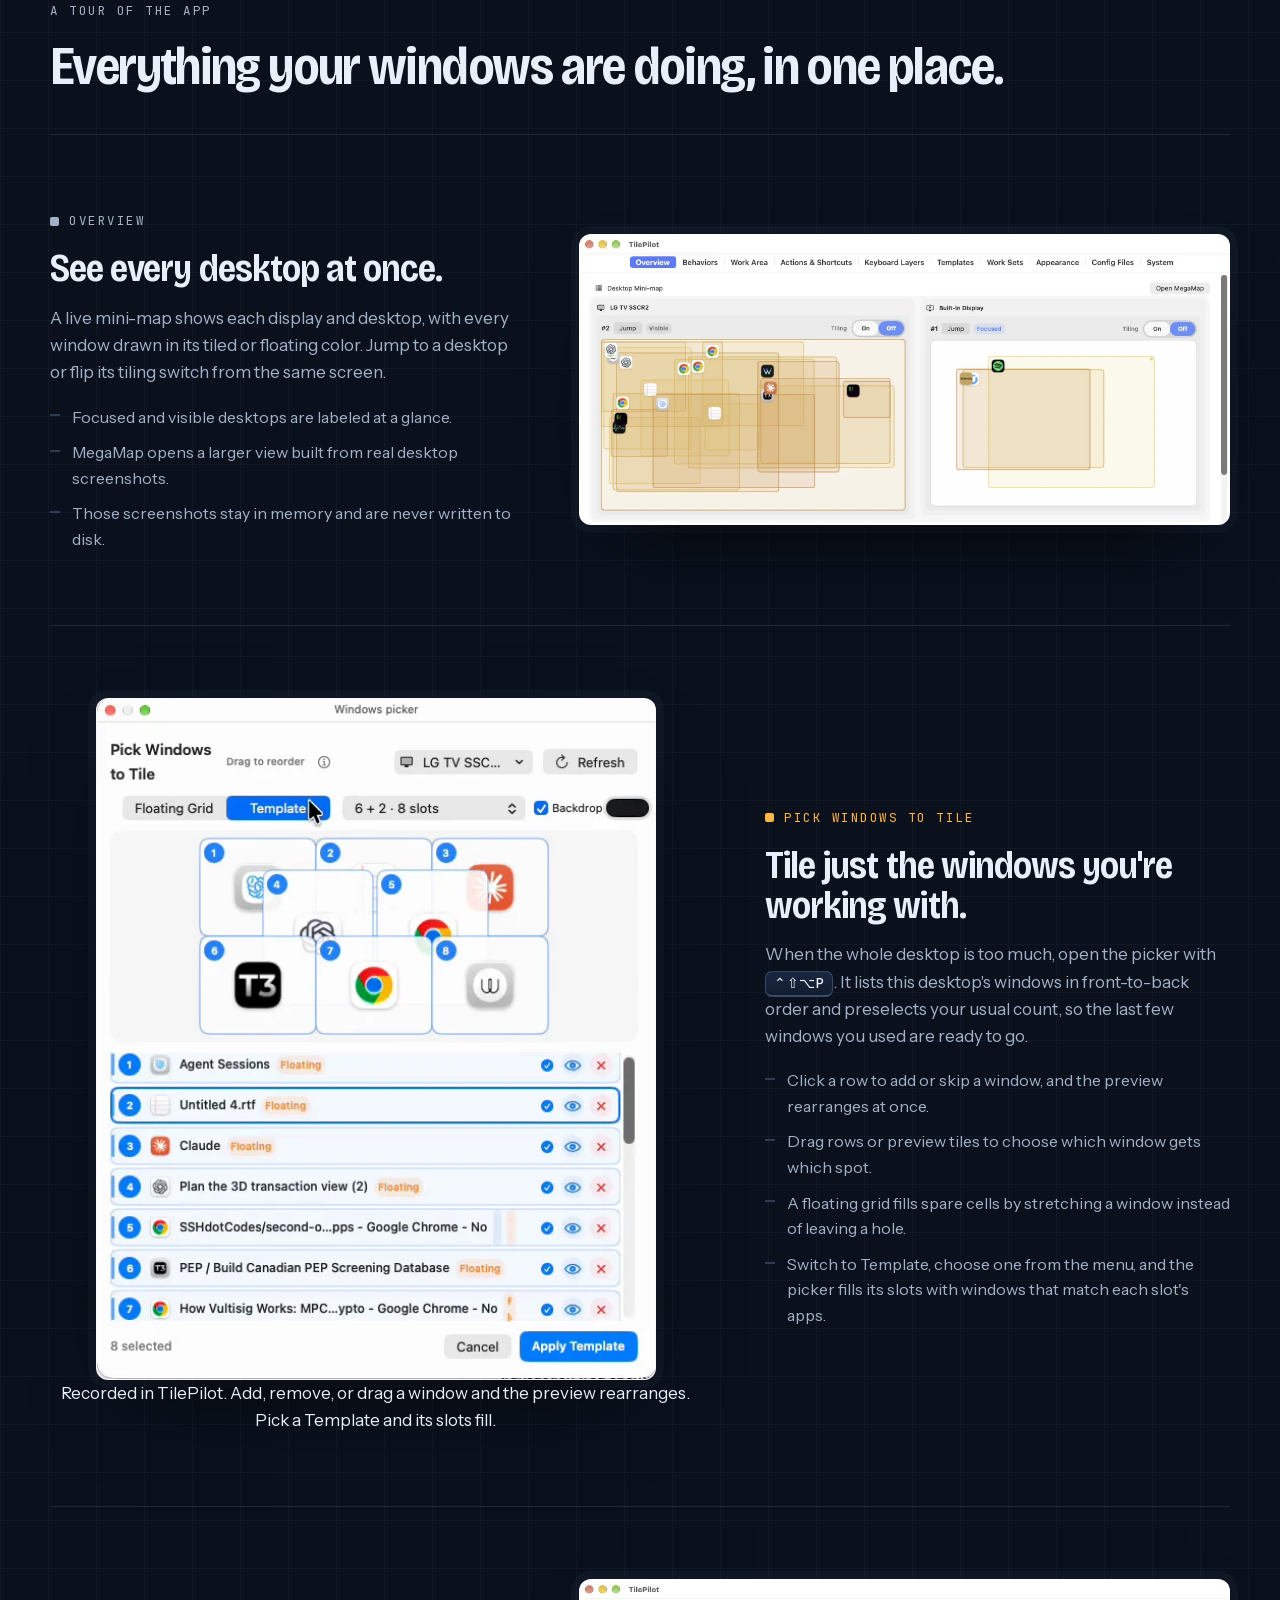
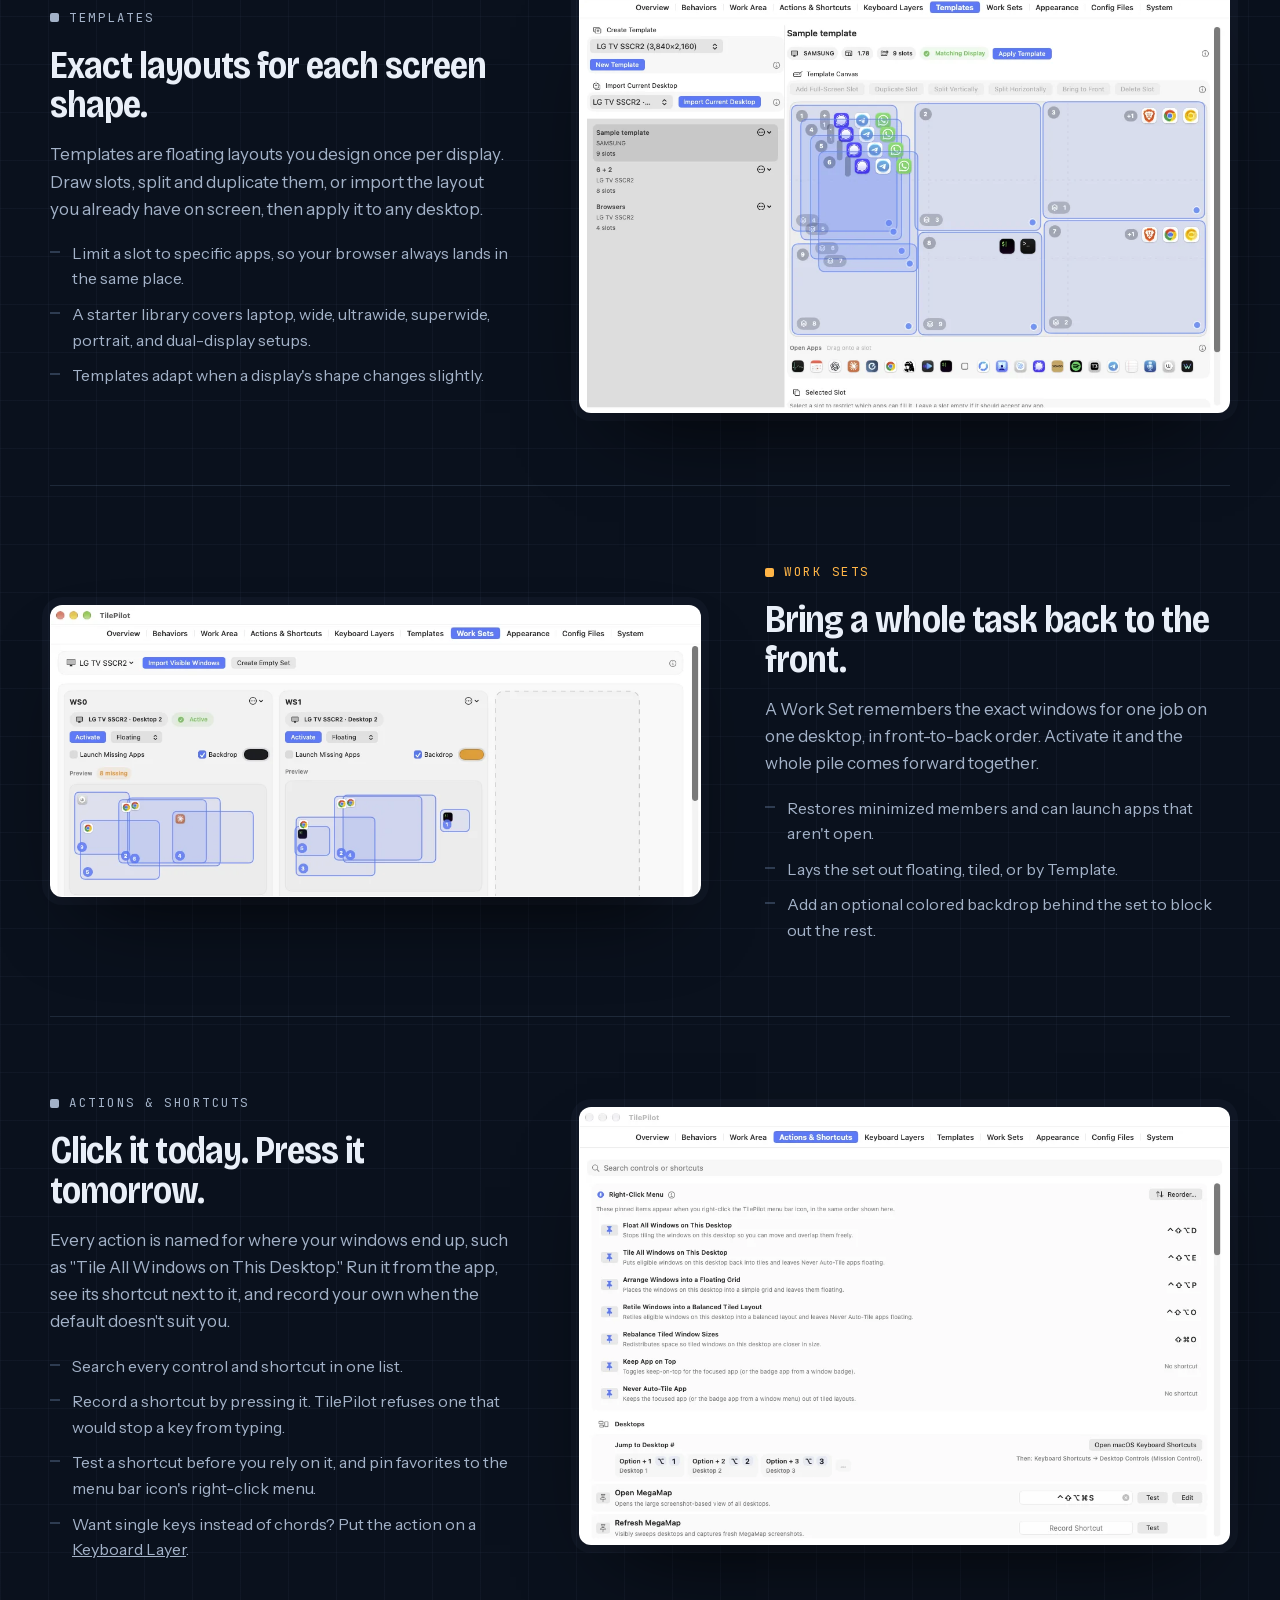
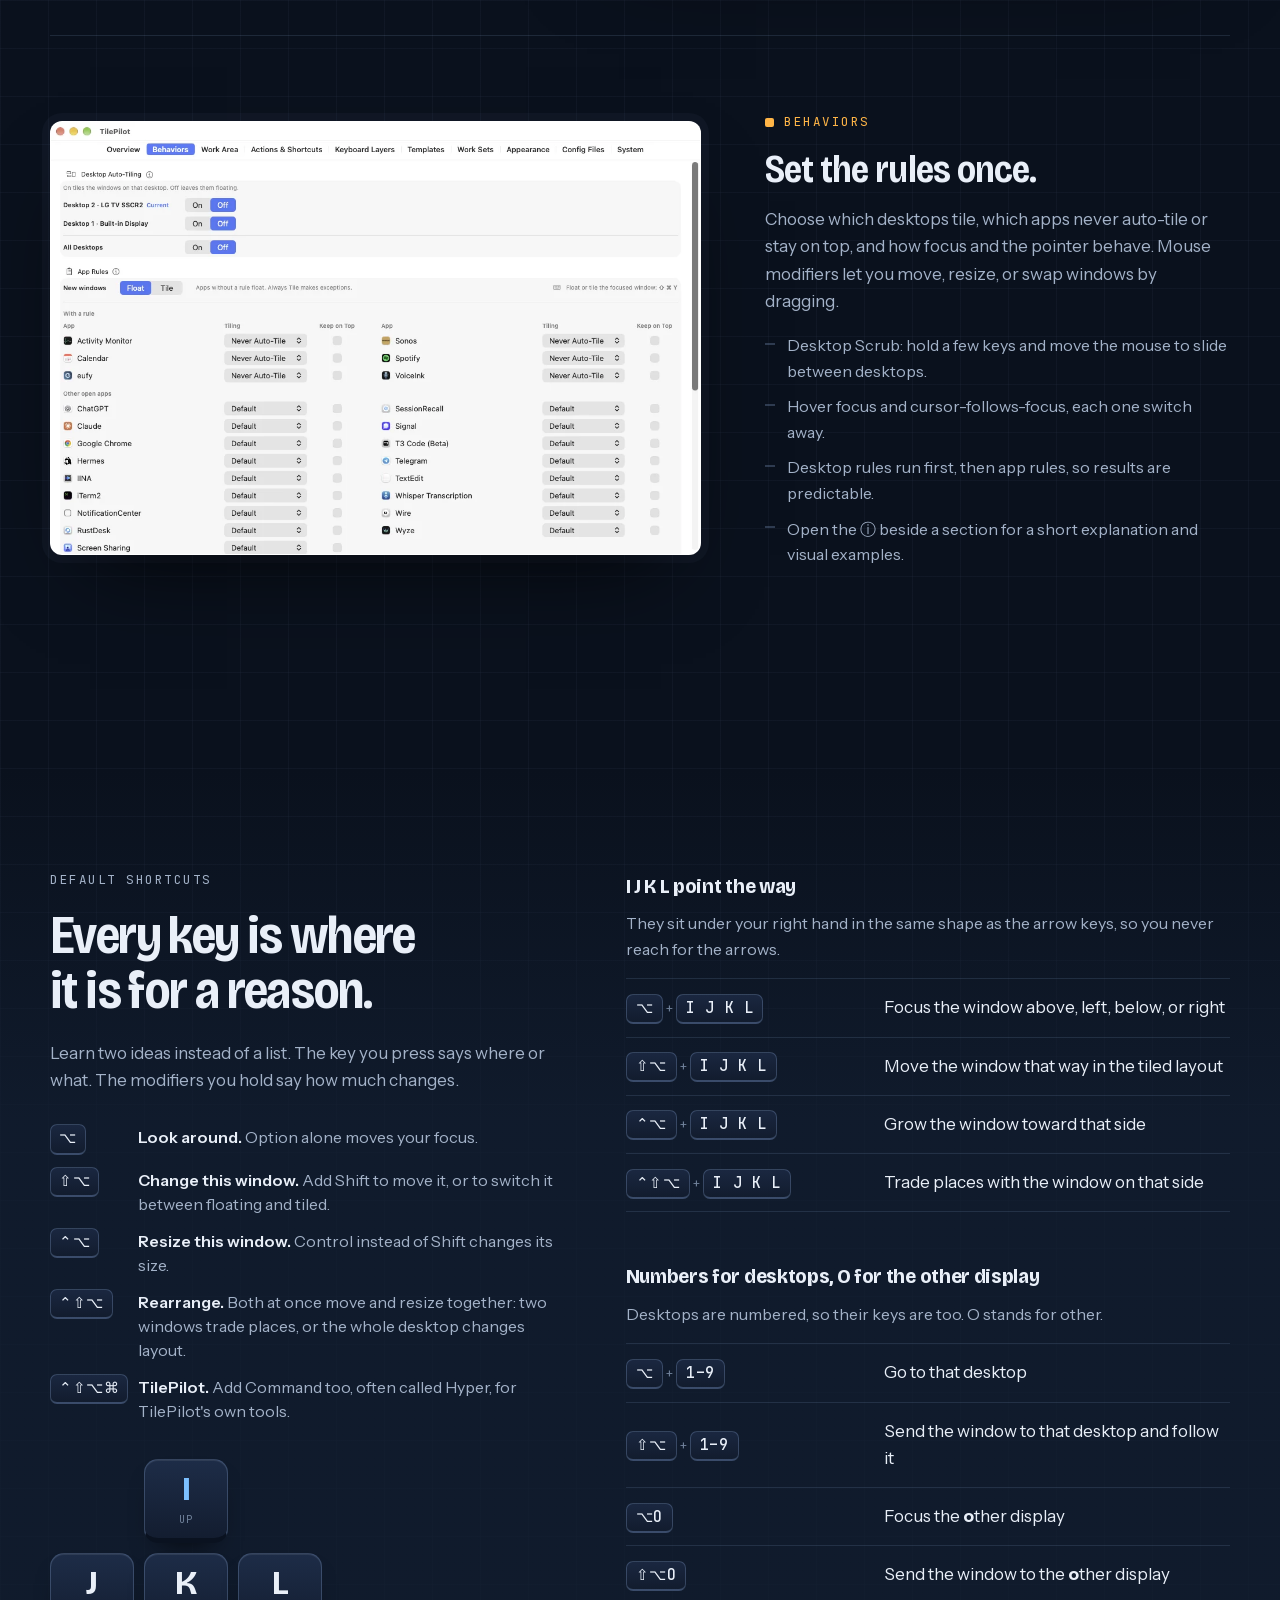
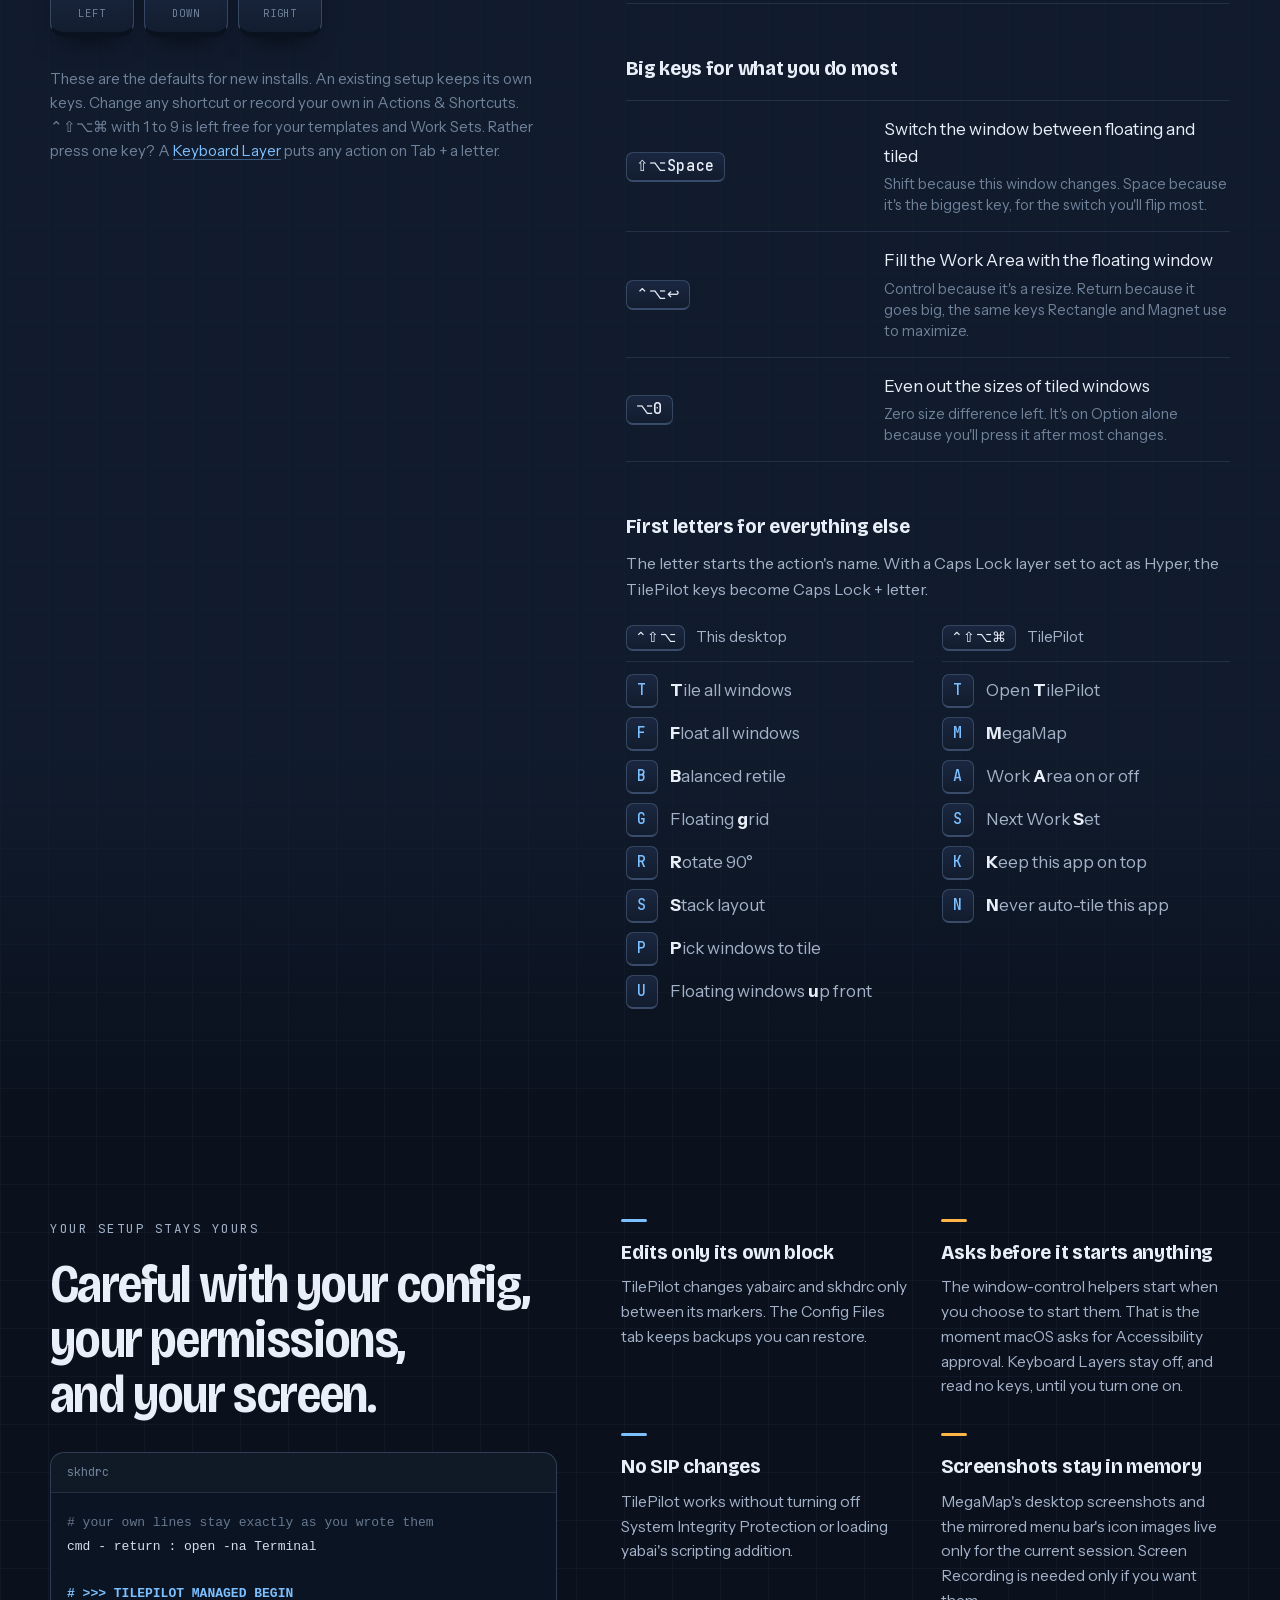
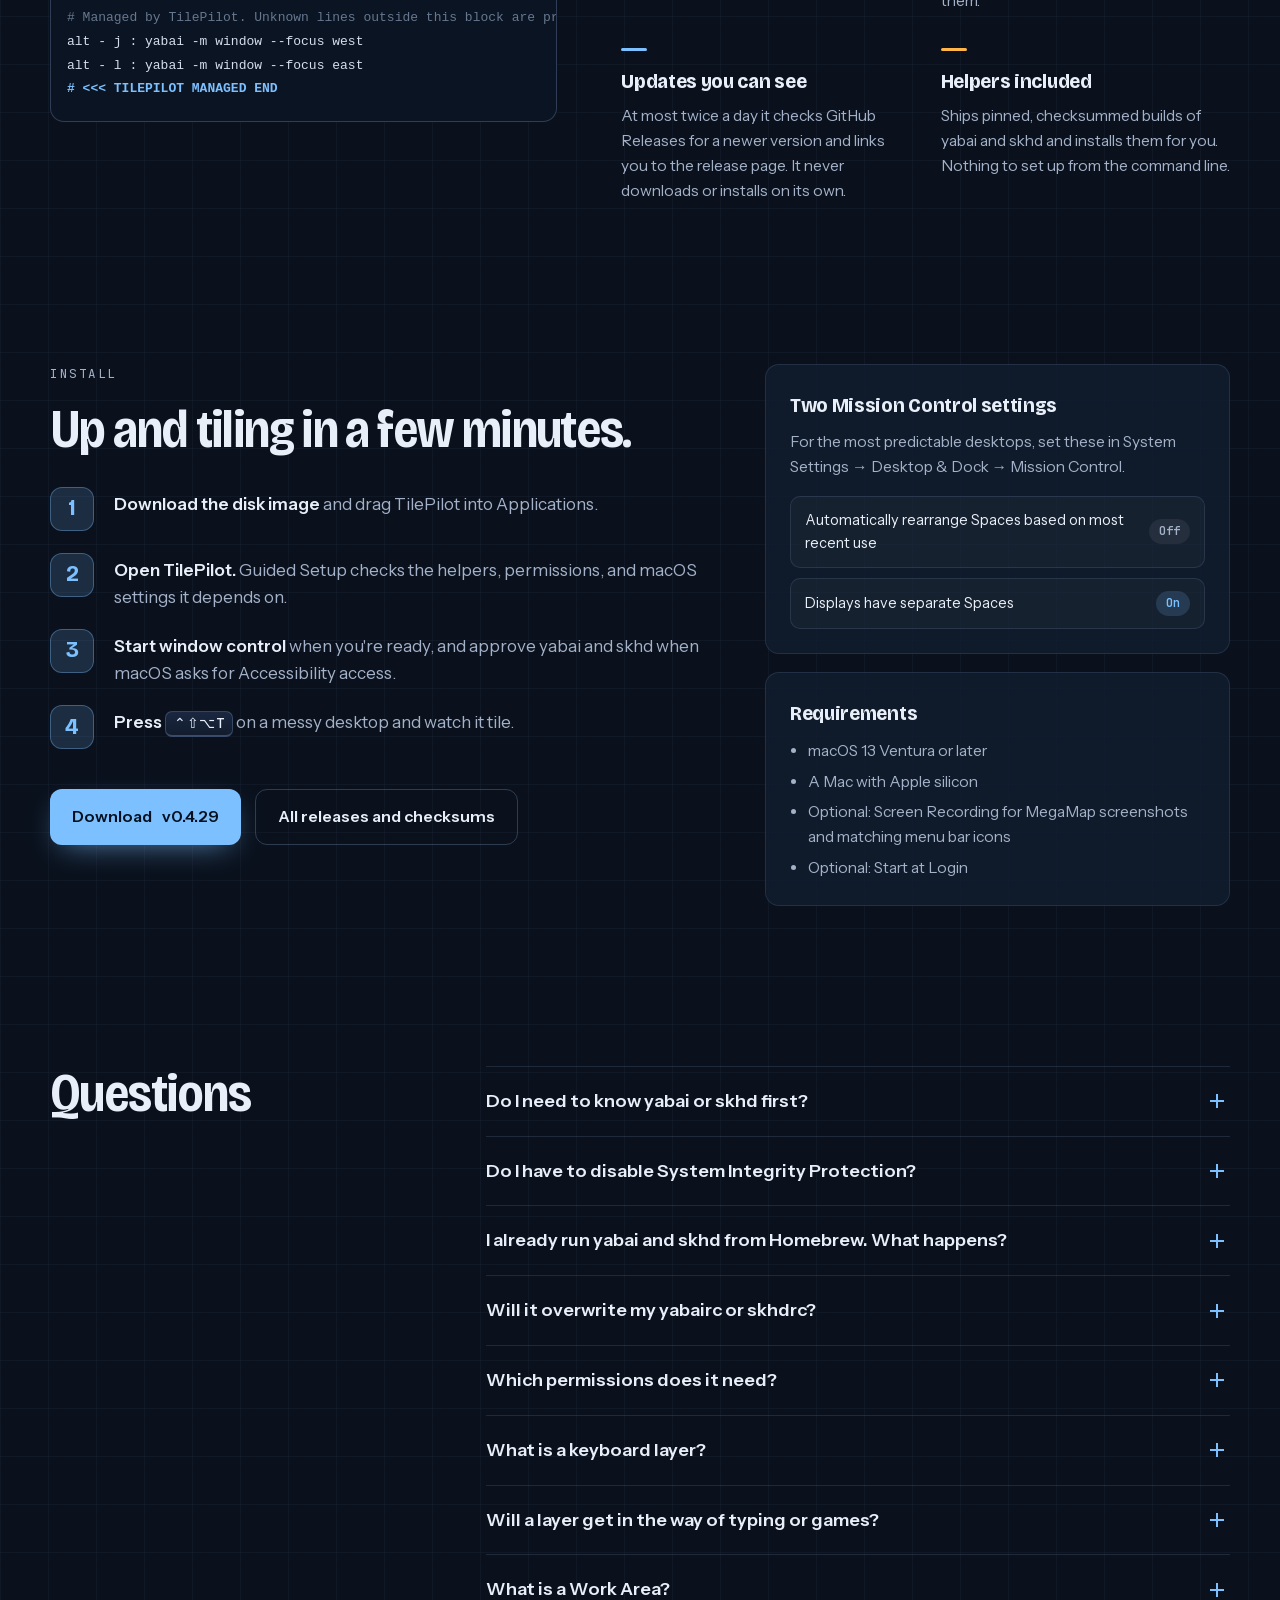
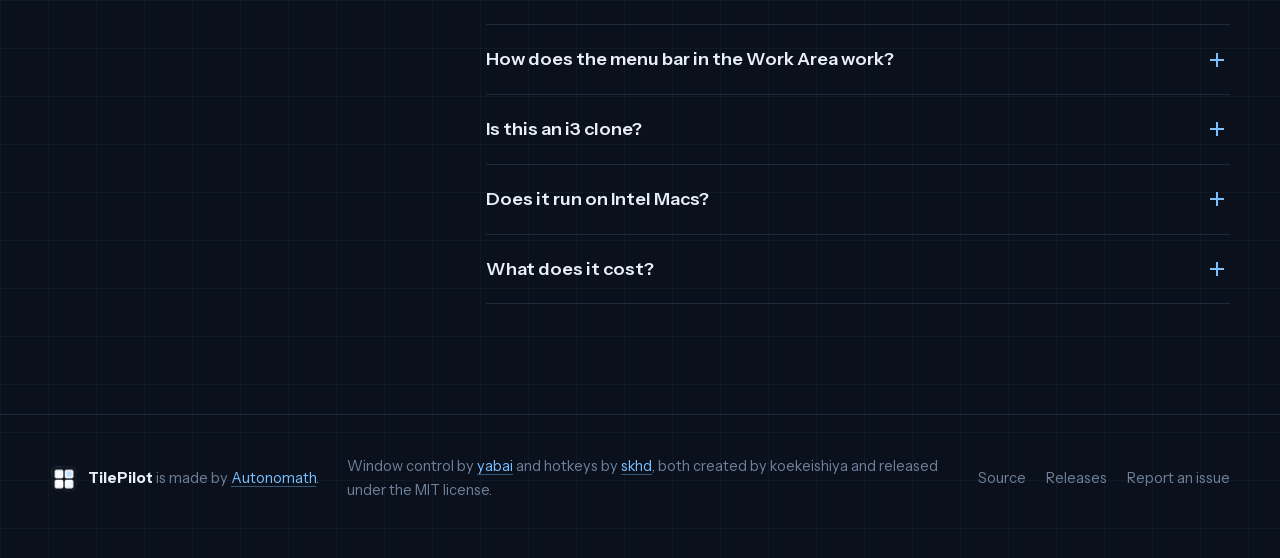
==== commit 788d836e: "docs: open screenshots in a viewer, refresh tab captures, drop System and Appearance" ====
--- a/website/index.html
+++ b/website/index.html
@@ -188,7 +188,7 @@
               <p>Turn on Hyper and every key you haven't listed sends ⌃⌥⇧⌘ + that key, so the same trigger also drives Raycast and your other tools.</p>
             </li>
           </ul>
-          <figure class="shot"><a href="assets/shots/keyboard-layers.webp"><img src="assets/shots/keyboard-layers.webp" width="1120" height="752" loading="lazy" decoding="async" alt="TilePilot Keyboard Layers tab with three layers. Tab opens Chrome, Terminal, Mail, and a GitHub link, types a quick reply, and plays or pauses music. The right mouse button snaps, centers, minimizes, or closes the window under the pointer. Backtick switches desktops and sends Hyper for other keys."></a></figure>
+          <figure class="shot"><button type="button" class="zoom" aria-label="Enlarge screenshot"><img src="assets/shots/keyboard-layers.webp" width="1120" height="752" loading="lazy" decoding="async" alt="TilePilot Keyboard Layers tab with three layers. Tab opens Chrome, Terminal, Mail, and a GitHub link, types a quick reply, and plays or pauses music. The right mouse button snaps, centers, minimizes, or closes the window under the pointer. Backtick switches desktops and sends Hyper for other keys."></button></figure>
         </div>
 
         <div class="builder">
@@ -205,11 +205,11 @@
           </div>
           <figure class="shot builder-shot" id="builder-shot">
             <div class="shot-switch" role="group" aria-label="Key window views">
-              <button type="button" data-view="browse" aria-pressed="true">Browse</button>
-              <button type="button" data-view="search" aria-pressed="false">Search</button>
+              <button type="button" data-show="browse" aria-pressed="true">Browse</button>
+              <button type="button" data-show="search" aria-pressed="false">Search</button>
             </div>
-            <img data-view="browse" src="assets/shots/key-window.webp" width="760" height="544" loading="lazy" decoding="async" alt="TilePilot Key window for Right Click + A, with nine action groups in a sidebar and Snap Left Half checked in the Windows group.">
-            <img data-view="search" src="assets/shots/key-search.webp" width="760" height="544" loading="lazy" decoding="async" alt="TilePilot Key window searching for screen, with matches grouped under Windows, Apps, and macOS." hidden>
+            <button type="button" class="zoom" data-view="browse" aria-label="Enlarge screenshot"><img src="assets/shots/key-window.webp" width="760" height="544" loading="lazy" decoding="async" alt="TilePilot Key window for Right Click + A, with nine action groups in a sidebar and Snap Left Half checked in the Windows group."></button>
+            <button type="button" class="zoom" data-view="search" aria-label="Enlarge screenshot" hidden><img src="assets/shots/key-search.webp" width="760" height="544" loading="lazy" decoding="async" alt="TilePilot Key window searching for screen, with matches grouped under Windows, Apps, and macOS."></button>
             <figcaption id="builder-caption">Each group lists its actions by section. The check marks what the key does now.</figcaption>
           </figure>
         </div>
@@ -281,7 +281,7 @@
               <li>The Dock, notifications, and the real menu bar keep using the whole display.</li>
             </ul>
           </div>
-          <figure class="shot"><a href="assets/shots/work-area.webp"><img src="assets/shots/work-area.webp" width="1120" height="950" loading="lazy" decoding="async" alt="TilePilot Work Area tab with a preview of a 4K display, the Work Area drawn below the top of the screen, and Menu Bar settings for showing the menu bar at the top of the Work Area."></a></figure>
+          <figure class="shot"><button type="button" class="zoom" aria-label="Enlarge screenshot"><img src="assets/shots/work-area.webp" width="1120" height="745" loading="lazy" decoding="async" alt="TilePilot Work Area tab with a preview of a 4K display, the Work Area drawn below the top of the screen, and Menu Bar settings for showing the menu bar at the top of the Work Area."></button></figure>
         </article>
       </div>
     </section>
@@ -302,7 +302,7 @@
               <li>Those screenshots stay in memory and are never written to disk.</li>
             </ul>
           </div>
-          <figure class="shot"><a href="assets/shots/overview.webp"><img src="assets/shots/overview.webp" width="1120" height="726" loading="lazy" decoding="async" alt="TilePilot Overview tab showing a desktop mini-map for two displays, with per-desktop tiling switches and Jump buttons."></a></figure>
+          <figure class="shot"><button type="button" class="zoom" aria-label="Enlarge screenshot"><img src="assets/shots/overview.webp" width="1120" height="500" loading="lazy" decoding="async" alt="TilePilot Overview tab showing a desktop mini-map for two displays, with per-desktop tiling switches and Jump buttons."></button></figure>
         </article>
 
         <article class="feature flip">
@@ -334,7 +334,7 @@
               <li>Templates adapt when a display's shape changes slightly.</li>
             </ul>
           </div>
-          <figure class="shot"><a href="assets/shots/templates.webp"><img src="assets/shots/templates.webp" width="1120" height="620" loading="lazy" decoding="async" alt="TilePilot Templates tab with a nine-slot template canvas, app icons assigned to slots, and an Apply Template button."></a></figure>
+          <figure class="shot"><button type="button" class="zoom" aria-label="Enlarge screenshot"><img src="assets/shots/templates.webp" width="1120" height="745" loading="lazy" decoding="async" alt="TilePilot Templates tab with a nine-slot template canvas, app icons assigned to slots, and an Apply Template button."></button></figure>
         </article>
 
         <article class="feature flip">
@@ -348,7 +348,7 @@
               <li>Add an optional colored backdrop behind the set to block out the rest.</li>
             </ul>
           </div>
-          <figure class="shot"><a href="assets/shots/work-sets.webp"><img src="assets/shots/work-sets.webp" width="1120" height="505" loading="lazy" decoding="async" alt="TilePilot Work Sets tab with two saved sets, each with an Activate button, layout mode, backdrop color, and a preview of its windows."></a></figure>
+          <figure class="shot"><button type="button" class="zoom" aria-label="Enlarge screenshot"><img src="assets/shots/work-sets.webp" width="1120" height="500" loading="lazy" decoding="async" alt="TilePilot Work Sets tab with two saved sets, each with an Activate button, layout mode, backdrop color, and a preview of its windows."></button></figure>
         </article>
 
         <article class="feature">
@@ -363,7 +363,7 @@
               <li>Want single keys instead of chords? Put the action on a <a href="#layers">Keyboard Layer</a>.</li>
             </ul>
           </div>
-          <figure class="shot"><a href="assets/shots/actions.webp"><img src="assets/shots/actions.webp" width="1120" height="752" loading="lazy" decoding="async" alt="TilePilot Actions and Shortcuts tab with a search field, pinned right-click menu actions and their shortcuts, and Record Shortcut and Test buttons."></a></figure>
+          <figure class="shot"><button type="button" class="zoom" aria-label="Enlarge screenshot"><img src="assets/shots/actions.webp" width="1120" height="752" loading="lazy" decoding="async" alt="TilePilot Actions and Shortcuts tab with a search field, pinned right-click menu actions and their shortcuts, and Record Shortcut and Test buttons."></button></figure>
         </article>
 
         <article class="feature flip">
@@ -378,26 +378,15 @@
               <li>Open the ⓘ beside a section for a short explanation and visual examples.</li>
             </ul>
           </div>
-          <figure class="shot"><a href="assets/shots/behaviors.webp"><img src="assets/shots/behaviors.webp" width="1120" height="752" loading="lazy" decoding="async" alt="TilePilot Behaviors tab showing Desktop Scrub trigger keys, mouse drag settings, and per-desktop auto-tiling switches."></a></figure>
+          <figure class="shot"><button type="button" class="zoom" aria-label="Enlarge screenshot"><img src="assets/shots/behaviors.webp" width="1120" height="745" loading="lazy" decoding="async" alt="TilePilot Behaviors tab with auto-tiling switches for each desktop and app rules for Never Auto-Tile and Keep on Top."></button></figure>
         </article>
-
-        <div class="gallery">
-          <figure>
-            <a href="assets/shots/system.webp"><img src="assets/shots/system.webp" width="1120" height="752" loading="lazy" decoding="async" alt="System tab showing a Ready status, app update check, performance preset, and helper health checks."></a>
-            <figcaption><b>System.</b> Health checks for helpers, permissions, and services, with Guided Setup one click away.</figcaption>
-          </figure>
-          <figure>
-            <a href="assets/shots/appearance.webp"><img src="assets/shots/appearance.webp" width="1120" height="440" loading="lazy" decoding="async" alt="Appearance tab with window badge and outline overlay options, tiled and floating colors, and tiling gap settings."></a>
-            <figcaption><b>Appearance.</b> Badges, outline colors, screen padding, and the gap between tiled windows.</figcaption>
-          </figure>
-        </div>
       </div>
     </section>
 
     <section id="keys" class="keys" aria-labelledby="keys-title">
       <div class="shell keys-inner">
         <div class="keys-copy">
-          <p class="eyebrow">Default shortcuts<span class="soon" data-until="v0.4.29">New in v0.4.29</span></p>
+          <p class="eyebrow">Default shortcuts</p>
           <h2 id="keys-title" class="section-title">Every key is where it is for a reason.</h2>
           <p>Learn two ideas instead of a list. The key you press says where or what. The modifiers you hold say how much changes.</p>
           <ol class="ladder">
@@ -507,7 +496,7 @@
             <li><b>Download the disk image</b> and drag TilePilot into Applications.</li>
             <li><b>Open TilePilot.</b> Guided Setup checks the helpers, permissions, and macOS settings it depends on.</li>
             <li><b>Start window control</b> when you're ready, and approve yabai and skhd when macOS asks for Accessibility access.</li>
-            <li><b>Press <kbd>⌃⇧⌥T</kbd></b> on a messy desktop and watch it tile.<span class="soon" data-until="v0.4.29"> Until v0.4.29, press ⌃⇧⌥E.</span></li>
+            <li><b>Press <kbd>⌃⇧⌥T</kbd></b> on a messy desktop and watch it tile.</li>
           </ol>
           <div class="cta-row">
             <a class="btn btn-primary" data-release="dmg" href="https://github.com/autonomath/TilePilot/releases/download/v0.4.29/TilePilot-v0.4.29.dmg">Download <span data-release="version">v0.4.29</span></a>
@@ -608,6 +597,11 @@
     </div>
   </footer>
 
+  <dialog class="viewer" id="viewer" aria-label="Screenshot">
+    <button type="button" class="viewer-close" aria-label="Close">×</button>
+    <img alt="">
+  </dialog>
+
   <script src="main.js" defer></script>
 </body>
 </html>
--- a/website/styles.css
+++ b/website/styles.css
@@ -350,7 +350,29 @@
   border: 1px solid rgba(255, 255, 255, 0.1);
   box-shadow: 0 40px 90px -40px rgba(0, 0, 0, 0.85), 0 0 0 8px rgba(150, 182, 228, 0.04);
 }
-.shot figcaption, .gallery figcaption { margin-top: 12px; font-size: 14px; color: var(--dim); }
+
+/* Screenshot viewer */
+.zoom { display: block; width: 100%; padding: 0; border: 0; background: none; cursor: zoom-in; border-radius: 12px; }
+.zoom[hidden] { display: none; }
+.zoom img { transition: transform 0.3s var(--ease); }
+.zoom:hover img { transform: translateY(-3px); }
+html:has(.viewer[open]) { overflow: hidden; }
+.viewer {
+  max-width: 100vw; max-height: 100vh; width: 100vw; height: 100vh; margin: 0; padding: 3vh 3vw;
+  border: 0; background: transparent; cursor: zoom-out;
+}
+.viewer[open] { display: grid; place-items: center; }
+.viewer::backdrop { background: rgba(4, 8, 15, 0.88); backdrop-filter: blur(4px); }
+.viewer img {
+  max-width: 100%; max-height: 94vh; width: auto; height: auto; border-radius: 10px;
+  box-shadow: 0 40px 120px -30px rgba(0, 0, 0, 0.9);
+}
+.viewer-close {
+  position: fixed; top: 16px; right: 18px; width: 44px; height: 44px; border-radius: 50%;
+  font: 600 26px/1 var(--body); color: var(--text); cursor: pointer;
+  background: rgba(18, 30, 49, 0.9); border: 1px solid var(--line-strong);
+}
+.viewer-close:hover { border-color: var(--tile); }
 
 /* Picker recording */
 .shot-video { display: grid; justify-items: center; }
@@ -362,11 +384,6 @@
 .shot-video figcaption { text-align: center; }
 
 /* Gallery */
-.gallery { display: grid; grid-template-columns: repeat(3, 1fr); gap: 24px; padding-top: 64px; border-top: 1px solid var(--line); align-items: start; }
-.gallery figure { margin: 0; }
-.gallery img { width: 100%; height: auto; border-radius: 10px; border: 1px solid rgba(255, 255, 255, 0.1); background: #fff; transition: transform 0.3s var(--ease); }
-.gallery a:hover img { transform: translateY(-4px); }
-.gallery figcaption b { color: var(--text); font-weight: 600; }
 
 /* Keys */
 .keys { margin-top: 90px; padding: 100px 0; background: linear-gradient(180deg, rgba(18, 30, 49, 0.0), rgba(18, 30, 49, 0.75) 18%, rgba(18, 30, 49, 0.75) 82%, rgba(18, 30, 49, 0)); }
@@ -615,7 +632,6 @@
   .feature.flip .feature-text { order: 0; }
   .keys-inner, .trust-inner, .install-inner, .faq-inner, .layers-grid, .builder { grid-template-columns: minmax(0, 1fr); gap: 40px; }
   .layer-promises { grid-template-columns: 1fr 1fr; }
-  .gallery { grid-template-columns: 1fr 1fr; }
   .footer-inner { grid-template-columns: 1fr; gap: 14px; }
 }
 @media (max-width: 760px) {
@@ -630,7 +646,6 @@
   .state-cards { grid-template-columns: 1fr; }
   .layer-promises { grid-template-columns: 1fr; }
   .trust-list { grid-template-columns: 1fr; }
-  .gallery { grid-template-columns: 1fr; }
   .key-table div { grid-template-columns: 1fr; gap: 6px; }
   .letter-sets { grid-template-columns: 1fr; }
   .cluster { grid-template-columns: repeat(3, 68px); grid-template-rows: repeat(2, 68px); }
